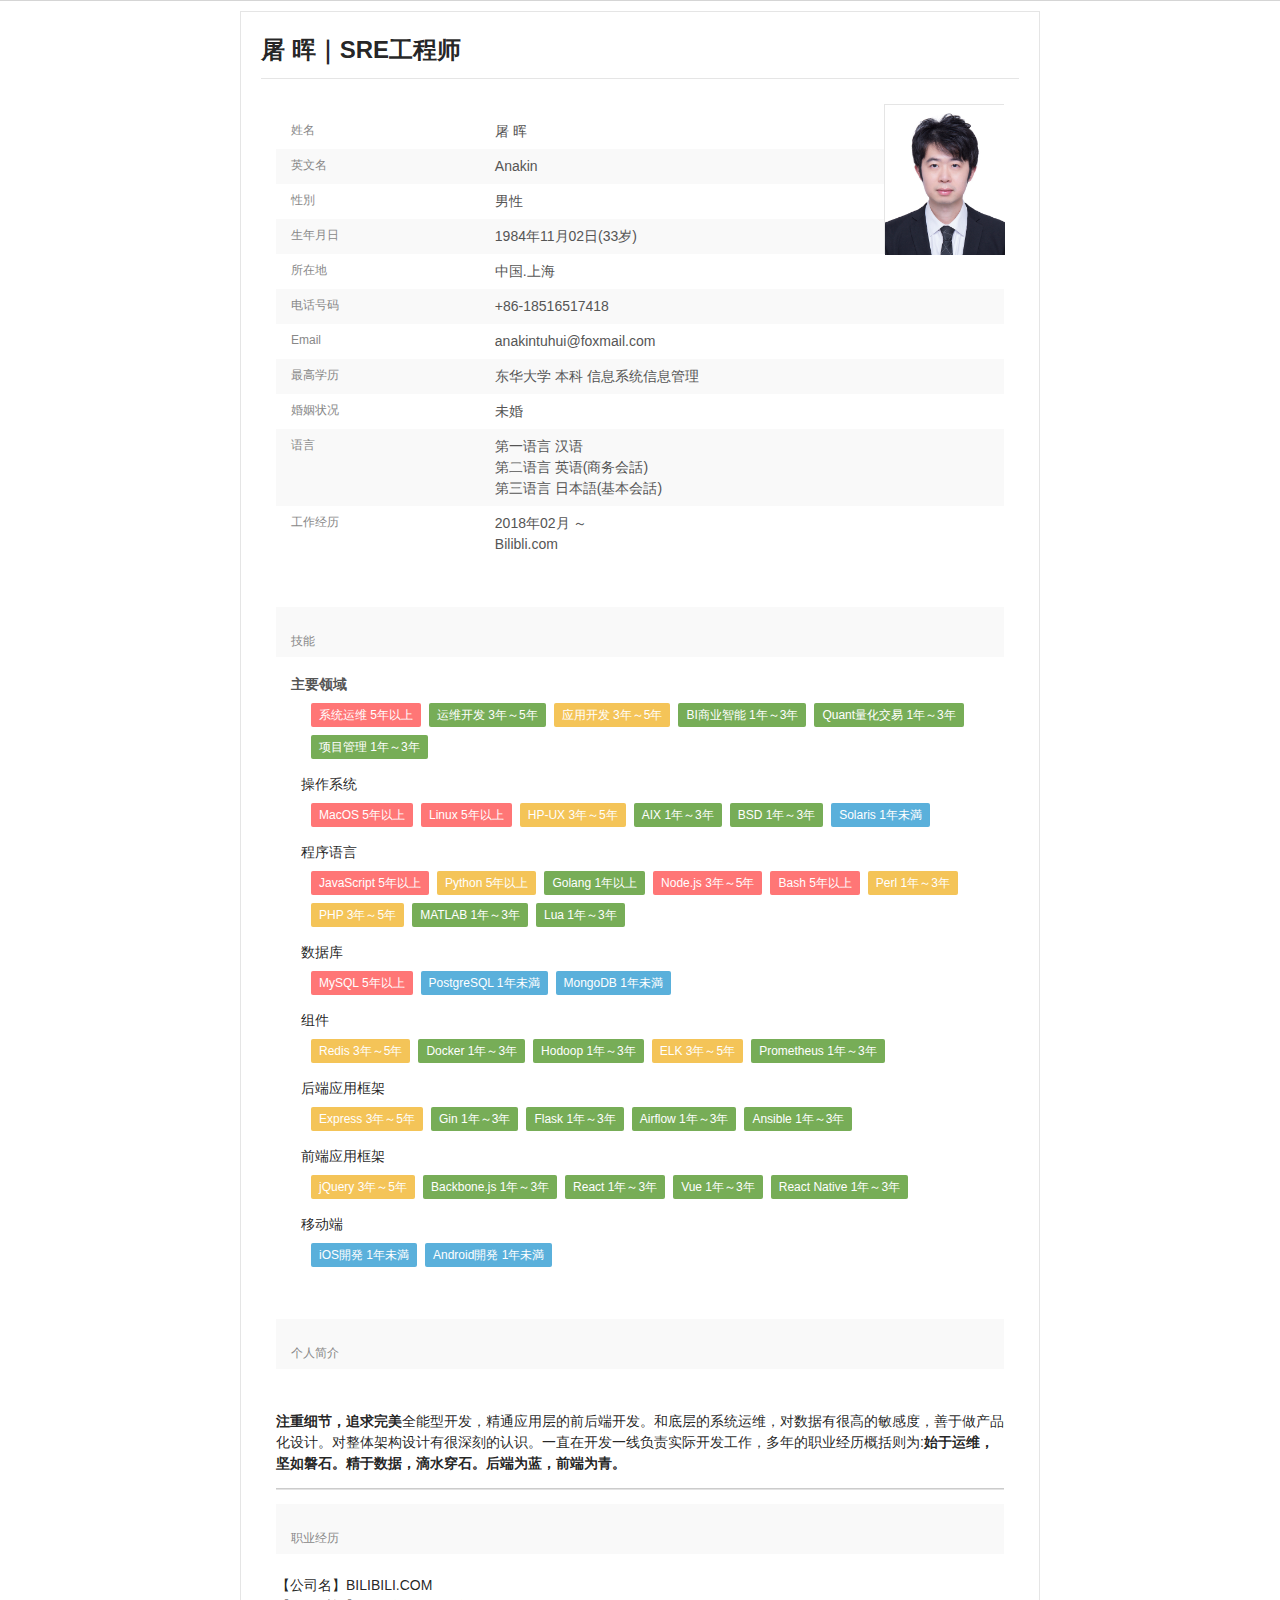
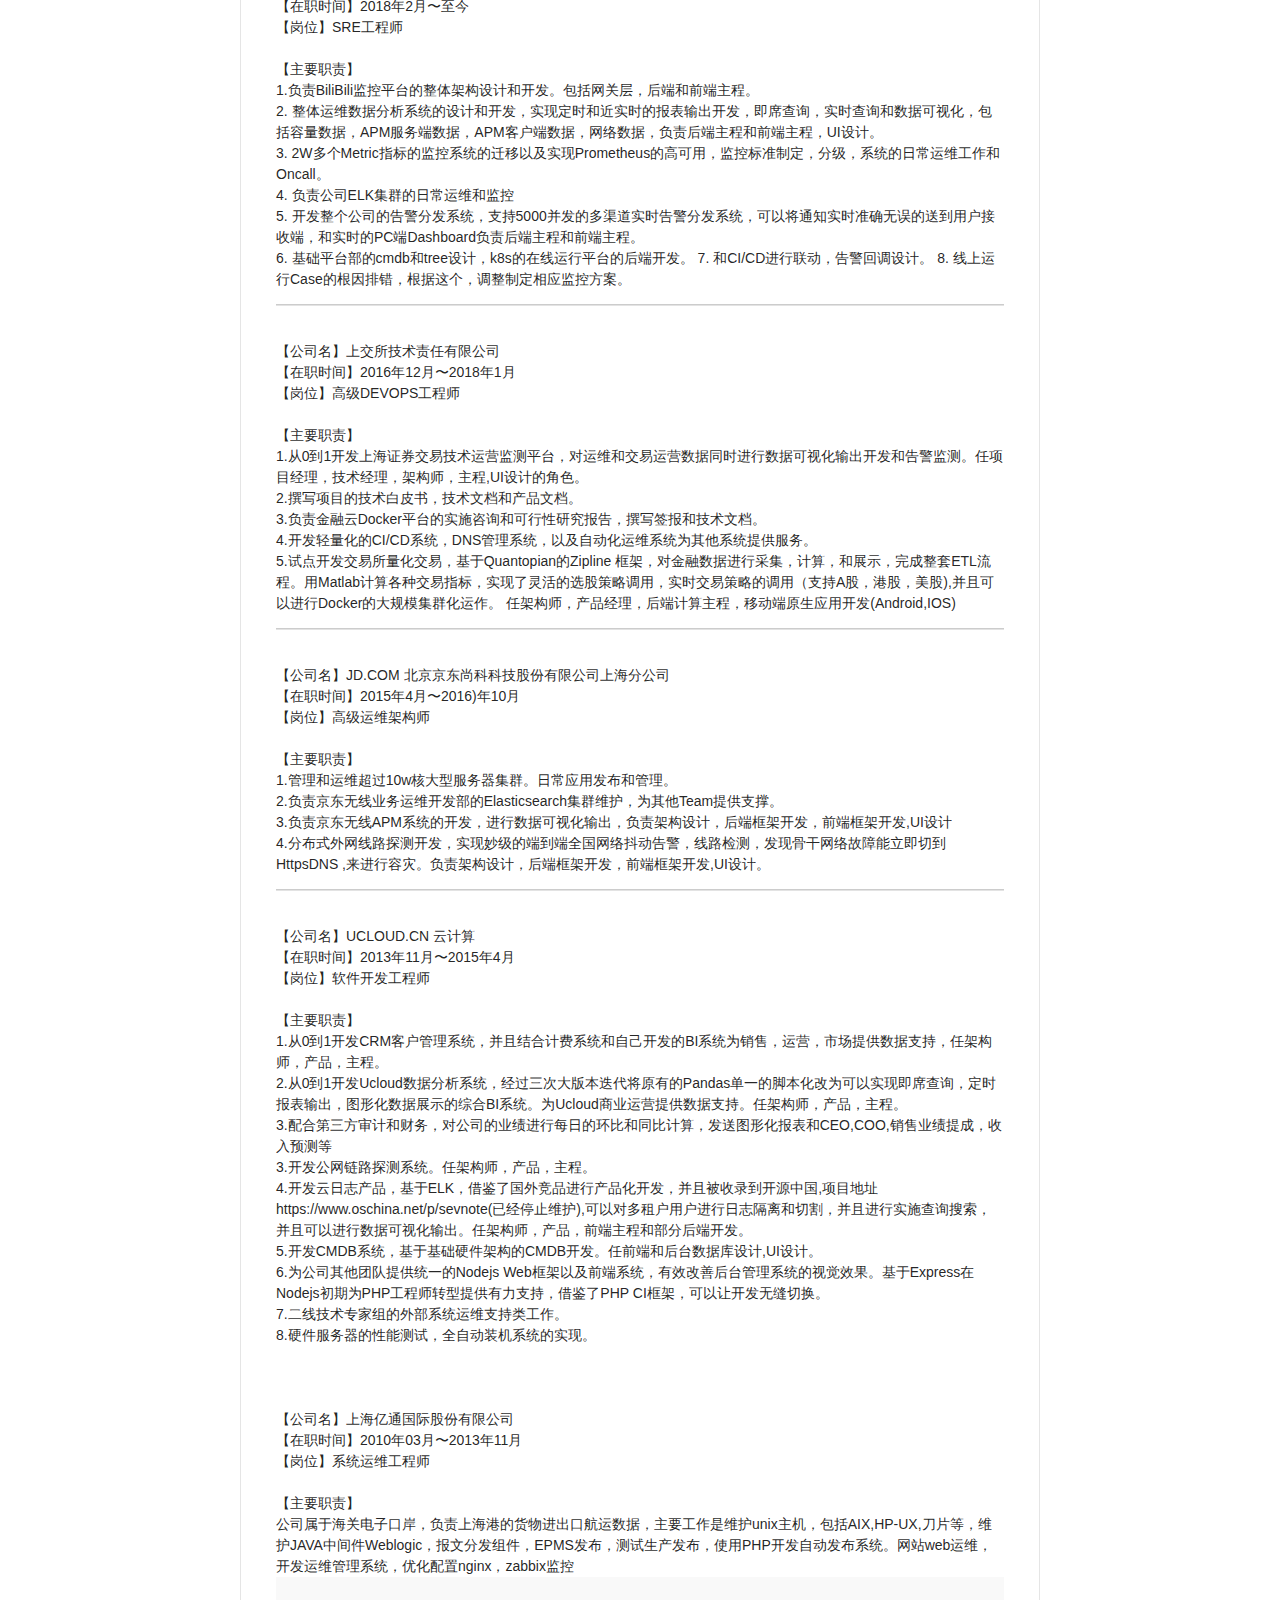
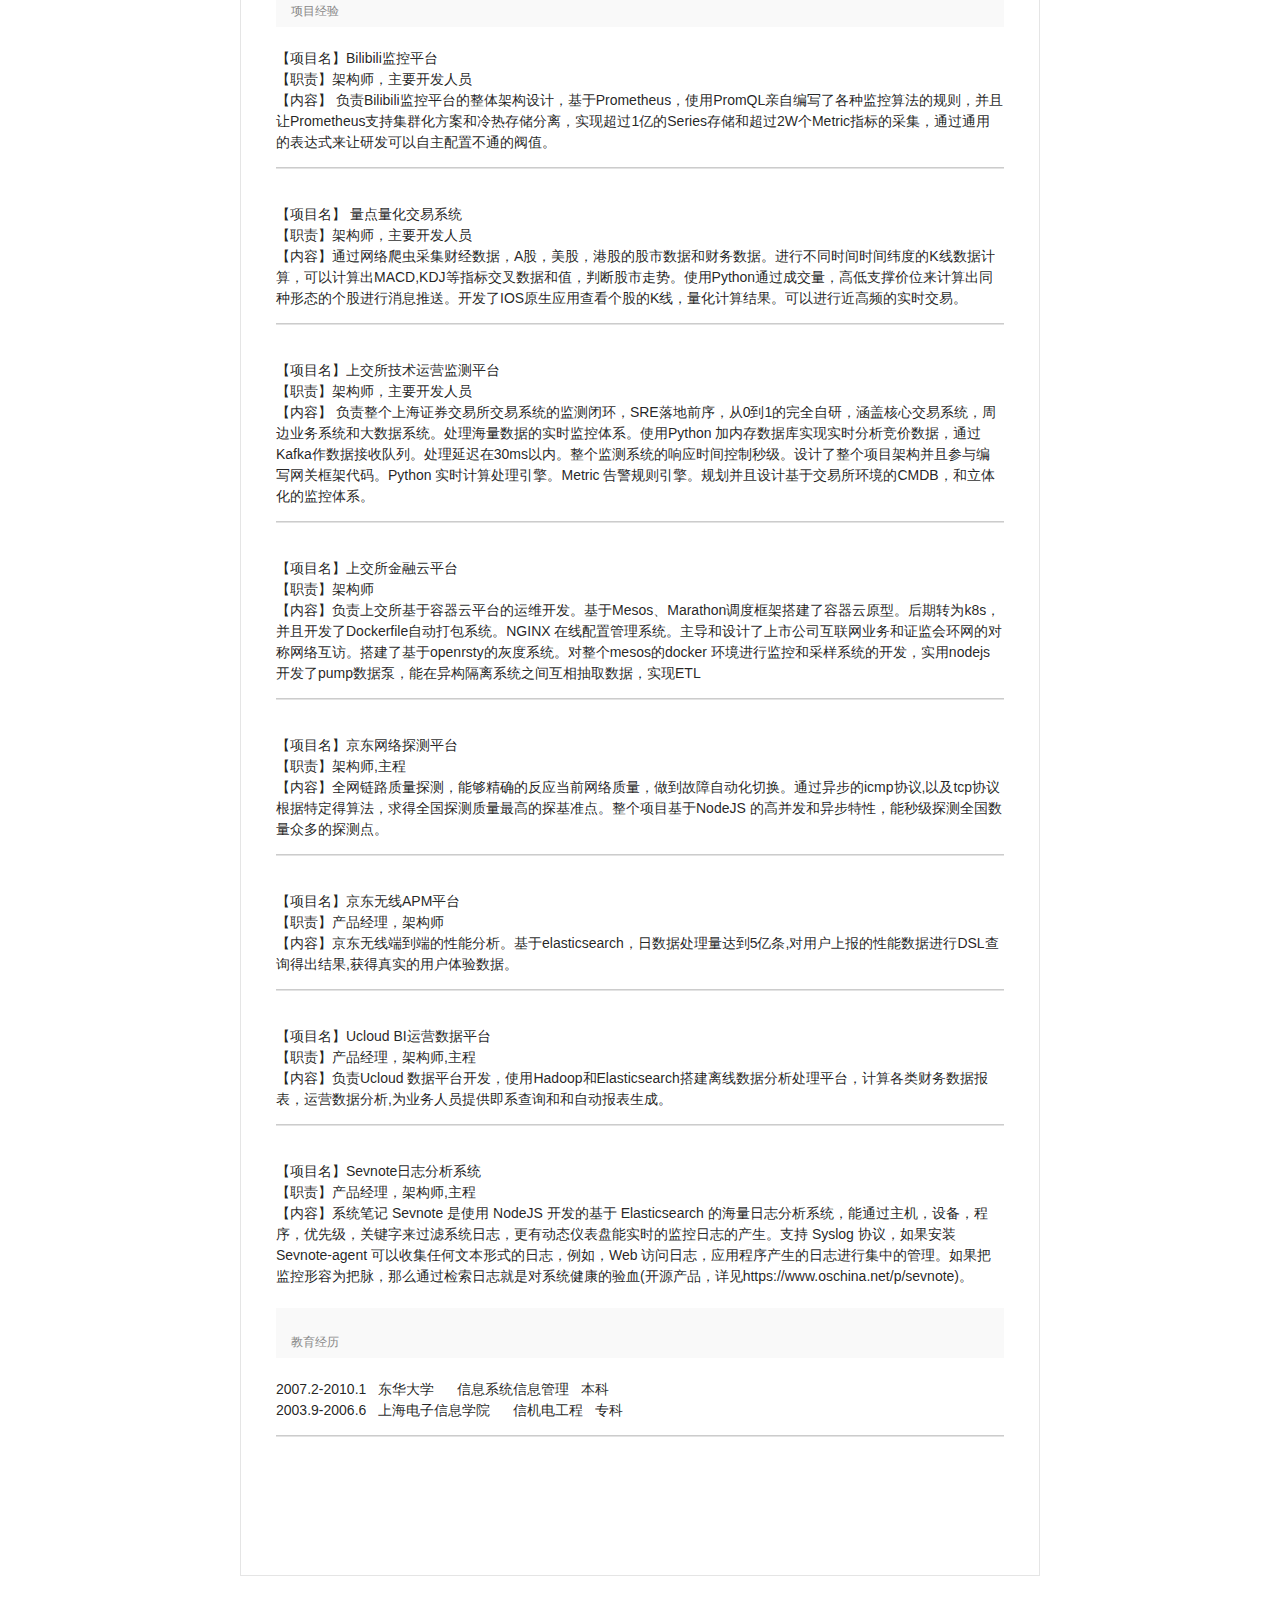
==== index_bi.html @ 7b13412a "Update index_bi.html" ====
<!DOCTYPE html>
<html lang="en">

<head>
    <meta charset="UTF-8">
    <title>屠晖</title>
    <!--
    <link rel="stylesheet" media="screen" href="https://den8lgfpmzfo0.cloudfront.net/assets/mdl/material-design-lite-b6145b529427ccb5bd3e26caffb15544aa4bd8bb0dd09cd7a152daf956a21d7f.css"/>
    <link rel="stylesheet" media="screen" href="https://den8lgfpmzfo0.cloudfront.net/assets/modules/modules-3dd6c2c3a86e7c19e8780e616e94e4c7fe7ba9d5a6badaf2cf8154079d07f5c6.css"/>
    <script src="https://den8lgfpmzfo0.cloudfront.net/assets/material.min-206b3d9968c8790a1d5446c37105bdeb48a64ee9110b2c649ee883ff10c40c01.js"></script>
    <link rel="stylesheet" media="screen" href="https://den8lgfpmzfo0.cloudfront.net/assets/new/green/common-711ff5c7544bc0129c36f4dee89fbf66406189525f615cd0775d2c0e44e892b6.css" />
    <link rel="stylesheet" media="screen" href="https://den8lgfpmzfo0.cloudfront.net/assets/new/green/default-e08b53f29ee2008603f75a13e31522f314d026aff432e15dd80d2efa60d910a6.css"/>
    <link rel="stylesheet" media="screen" href="https://den8lgfpmzfo0.cloudfront.net/assets/footer-1e5b3805109c21f8d526f94008abd646d42ea3ae9aca1cc8a6ca7db3209bc6e3.css"/>
    <link rel="stylesheet" media="screen" href="https://den8lgfpmzfo0.cloudfront.net/assets/new/green/layout-75ea76ca3fbc48e71107be9804916fbcbd7f21c868809433abbd82a3f539c1a5.css"/>
    -->

    <link ref="stylesheet" media="screen" href="./static/css/material-design-lite.css">
    <link ref="stylesheet" media="screen" href="./static/css/modules.css">
    <link ref="stylesheet" media="screen" href="./static/css/material.css">
    <link ref="stylesheet" media="screen" href="./static/css/common.css">
    <link ref="stylesheet" media="screen" href="./static/css/default.css">
    <link rel="stylesheet" media="screen" href="./static/css/footer.css">
    <link rel="stylesheet" media="screen" href="./static/css/layout.css">
    <!--
    <link rel="stylesheet" mddia="screen" href="https://den8lgfpmzfo0.cloudfront.net/assets/user_profile_simple-3f443eb720c14f89496d3ee67aab30ce92c100b2eab3b929ca7018f4a63ce67e.css"/>
    -->
    <link rel="stylesheet" media="screen" href="./static/css/user_profile.css"/>
    <link rel="stylesheet" media="screen" href="./static/css/registrations.css"/>
    <link rel="stylesheet" media="screen" href="./static/css/efo.css"/>
    <link rel="stylesheet" media="screen" href="./static/css/validationEngine.jquery.css"/>
    <link rel="stylesheet" media="print" href="./static/css/print.css" type="text/css" />
    <!--
    <link rel="stylesheet" media="screen" href="https://den8lgfpmzfo0.cloudfront.net/assets/mdl/users/registrations-23aca872e0586b22853d95c26b68ddc7e72502fbeb8c746ed891c0d4c8ee2399.css"/>
    <link rel="stylesheet" media="screen" href="https://den8lgfpmzfo0.cloudfront.net/assets/efo-802e93c0bb8a105981f0b27d5754bb9632644f371002064af51a3adcaa889ee9.css"/>
    <link rel="stylesheet" media="screen" href="https://den8lgfpmzfo0.cloudfront.net/assets/validationEngine.jquery-ac9a53f6bf4ecb1364c947f41186f4cb570709c936db1282b883f3d86ce28480.css"/>
    <script src="https://den8lgfpmzfo0.cloudfront.net/assets/application-a5a37e16200a55b198d32b63a9f5764c264d4d5571c04562c206d6ece55d6606.js"></script>
    <script src="https://den8lgfpmzfo0.cloudfront.net/assets/profile_preview-1522f24203c0328e2262cac8e15f02863bc268cc085d2e7d6a2783325f2c3f52.js"></script>
    <script src="https://den8lgfpmzfo0.cloudfront.net/assets/header-c1f67c973489b803d2bbbee633cb11cbe4c813e0f5da427b02d7cee70f6a96fa.js"></script>
    <script src="https://den8lgfpmzfo0.cloudfront.net/assets/registrations/exp_job_types-3df4239cdd0fa0a245de86e56c50b1a2ddb560fda146f9785ad48e9f9f7c00ad.js"></script>
    <script src="https://den8lgfpmzfo0.cloudfront.net/assets/registrations/hope_areas-2673f7bdca073b594f9e2bf577a89ad2ca81d954c244ec10887c071180fa88b2.js"></script>
    <script src="https://den8lgfpmzfo0.cloudfront.net/assets/registrations/salary_box-52b8f3a4801bac76892eaaa862e4f4fe26291c5567fa5f955363b5d82f9edb63.js"></script>
    <script src="https://den8lgfpmzfo0.cloudfront.net/assets/search_history_box-7f2e321a330e0ea618e125754b742e1164f540adc6244844248d72bc24a03046.js"></script>
    <script src="https://den8lgfpmzfo0.cloudfront.net/assets/user_notifications-d952b63f13394c5fd87f1b239ce4d449dbf297c4632722877a8e06fc91253899.js"></script>
    <meta name="csrf-param" content="authenticity_token" />
    <meta name="csrf-token" content="i0jG2AY06+/BaxLPCRQ8RrxwHXOE/bkWqvgIBBUbVIoJPVldOnt7oTMVhhq5kV9+JnPv40Unf10IkZbRIg/e9g=="/>
    <link href="/assets/favicon.ico" rel="shortcut icon" />
    -->
</head>

<body>
    <div id="wrapper">
        <div id="content">
            <div id="content_cont">
                <div class="user-profile-wrap">
                    <div class="resume-title">屠 晖｜SRE工程师</div>
                    <div class="resume-scroll-area">
                        <div class="resume-photo">
                            <img src="./static/image/tuhui.jpg" width="120px" height="150px" />
                        </div>
                        <div class="resume-detail">
                            <div class="resume-left">
                                <table class="noborder zebra">
                                    <tr>
                                        <th>姓名</th>
                                        <td>屠 晖</td>
                                    </tr>
                                    <tr>
                                        <th>英文名</th>
                                        <td>Anakin</td>
                                    </tr>
                                    <tr>
                                        <th>性別</th>
                                        <td>男性</td>
                                    </tr>
                                    <tr>
                                        <th>生年月日</th>
                                        <td>1984年11月02日(33岁)</td>
                                    </tr>
                                    <tr>
                                        <th>所在地</th>
                                        <td>中国.上海</td>
                                    </tr>
                                    <tr>
                                        <th>电话号码</th>
                                        <td>+86-18516517418</td>
                                    </tr>
                                    <tr>
                                        <th>Email</th>
                                        <td>anakintuhui@foxmail.com</td>
                                    </tr>
                                    <tr>
                                        <th>最高学历</th>
                                        <td>东华大学 本科 信息系统信息管理</td>
                                    </tr>
                                </table>
                            </div>
                            <div class="resume-right">
                                <table class="noborder zebra">
                                    <tr>
                                        <th>婚姻状况</th>
                                        <td>未婚</td>
                                    </tr>
                                    <tr>
                                        <th>语言</th>
                                        <td>第一语言 汉语 
                                            <br>第二语言 英语(商务会話)
                                            <br>第三语言 日本語(基本会話)
                                            <br>
                                        </td>
                                    </tr>
                                    <tr>
                                        <th>工作经历</th>
                                        <td data-highlight="salary-and-exp-company">2018年02月 ～
                                            <br>Bilibli.com</td>
                                    </tr>
                                </table>
                            </div>
                        </div>
                        <div class="resume-detail">
                            <h2><br>技能</br></h2>
                            <p class="skill">
                                <span class="high">主要领域</span>
                                    <span class="low">
                                    <span class="above-5y">系统运维 5年以上</span>
                                    <span class="between-1y-3y">运维开发 3年～5年</span>
                                    <span class="between-3y-5y">应用开发 3年～5年</span>
                                    <span class="between-1y-3y">BI商业智能 1年～3年</span>
                                    <span class="between-1y-3y">Quant量化交易 1年～3年</span>
                                </span>
                                <span class="low">
                                    <span class="between-1y-3y">项目管理 1年～3年</span>
                                </span>
                                <span class="middle">操作系统</span>
                                <span class="low">
                                    <span class="above-5y">MacOS 5年以上</span>
                                    <span class="above-5y">Linux 5年以上</span>
                                    <span class="between-3y-5y">HP-UX 3年～5年</span>
                                    <span class="between-1y-3y">AIX 1年～3年</span>
                                    <span class="between-1y-3y">BSD 1年～3年</span>
                                    <span class="below-1y">Solaris 1年未満</span>
                                </span>
                                <span class="middle">程序语言</span>
                                <span class="low">
                                    <span class="above-5y">JavaScript 5年以上</span>
                                    <span class="between-3y-5y">Python 5年以上</span>
                                    <span class="between-1y-3y">Golang 1年以上</span>
                                    <span class="above-5y">Node.js 3年～5年</span>
                                    <span class="above-5y">Bash 5年以上</span>
                                    <span class="between-3y-5y">Perl 1年～3年</span>
                                    <span class="between-3y-5y">PHP 3年～5年</span>
                                    <span class="between-1y-3y">MATLAB 1年～3年</span>
                                    <span class="between-1y-3y">Lua 1年～3年</span>
                                </span>
                                <span class="middle">数据库</span>
                                <span class="low">
                                    <span class="above-5y">MySQL 5年以上</span>
                                    <span class="below-1y">PostgreSQL 1年未満</span>
                                    <span class="below-1y">MongoDB 1年未満</span>
                                </span>
                                <span class="middle">组件</span>
                                <span class="low">
                                    <span class="between-3y-5y">Redis 3年～5年</span>
                                    <span class="between-1y-3y">Docker 1年～3年</span>
                                    <span class="between-1y-3y">Hodoop 1年～3年</span>
                                    <span class="between-3y-5y">ELK 3年～5年</span>
                                    <span class="between-1y-3y">Prometheus 1年～3年</span>
                                </span>
                                <span class="middle">后端应用框架</span>
                                <span class="low">
                                    <span class="between-3y-5y">Express 3年～5年</span>
                                    <span class="between-1y-3y">Gin 1年～3年</span>
                                    <span class="between-1y-3y">Flask 1年～3年</span>
                                    <span class="between-1y-3y">Airflow 1年～3年</span>
                                    <span class="between-1y-3y">Ansible 1年～3年</span>
                                </span>
                                <span class="middle">前端应用框架</span>
                                <span class="low">
                                    <span class="between-3y-5y">jQuery 3年～5年</span>
                                    <span class="between-1y-3y">Backbone.js 1年～3年</span>
                                    <span class="between-1y-3y">React 1年～3年</span>
                                    <span class="between-1y-3y">Vue 1年～3年</span>
                                    <span class="between-1y-3y">React Native 1年～3年</span>
                                </span>
                                <span class="middle">移动端</span>
                                <span class="low">
                                    <span class="below-1y">iOS開発 1年未満</span>
                                    <span class="below-1y">Android開発 1年未満</span>
                                </span>
                            </p>
                        </div>
                        <div class="resume-detail" id="anchor-resume-detail">
                            <h2><br>个人简介<br></h2>
                                <br><br>
                                <b>注重细节，追求完美</b>全能型开发，精通应用层的前后端开发。和底层的系统运维，对数据有很高的敏感度，善于做产品化设计。对整体架构设计有很深刻的认识。一直在开发一线负责实际开发工作，多年的职业经历概括则为:<b>始于运维，坚如磐石。精于数据，滴水穿石。后端为蓝，前端为青。</b><br>
                                <hr>
                                <h2><br>职业经历</br></h2>
                                <br>【公司名】BILIBILI.COM
                                <br>【在职时间】2018年2月〜至今
                                <br>【岗位】SRE工程师
                                <br><br>【主要职责】<br>
                                1.负责BiliBili监控平台的整体架构设计和开发。包括网关层，后端和前端主程。<br>
                                2. 整体运维数据分析系统的设计和开发，实现定时和近实时的报表输出开发，即席查询，实时查询和数据可视化，包括容量数据，APM服务端数据，APM客户端数据，网络数据，负责后端主程和前端主程，UI设计。<br>
                                3. 2W多个Metric指标的监控系统的迁移以及实现Prometheus的高可用，监控标准制定，分级，系统的日常运维工作和Oncall。 <br>
                                4. 负责公司ELK集群的日常运维和监控 <br>
                                5. 开发整个公司的告警分发系统，支持5000并发的多渠道实时告警分发系统，可以将通知实时准确无误的送到用户接收端，和实时的PC端Dashboard负责后端主程和前端主程。<br>
                                6. 基础平台部的cmdb和tree设计，k8s的在线运行平台的后端开发。
                                7. 和CI/CD进行联动，告警回调设计。
                                8. 线上运行Case的根因排错，根据这个，调整制定相应监控方案。
                                <br>
                                <hr>
                                <br>【公司名】上交所技术责任有限公司
                                <br>【在职时间】2016年12月〜2018年1月
                                <br>【岗位】高级DEVOPS工程师
                                <br><br>【主要职责】<br>
                                1.从0到1开发上海证券交易技术运营监测平台，对运维和交易运营数据同时进行数据可视化输出开发和告警监测。任项目经理，技术经理，架构师，主程,UI设计的角色。<br>
                                2.撰写项目的技术白皮书，技术文档和产品文档。<br>
                                3.负责金融云Docker平台的实施咨询和可行性研究报告，撰写签报和技术文档。<br>
                                4.开发轻量化的CI/CD系统，DNS管理系统，以及自动化运维系统为其他系统提供服务。<br>
                                5.试点开发交易所量化交易，基于Quantopian的Zipline 框架，对金融数据进行采集，计算，和展示，完成整套ETL流程。用Matlab计算各种交易指标，实现了灵活的选股策略调用，实时交易策略的调用（支持A股，港股，美股),并且可以进行Docker的大规模集群化运作。 任架构师，产品经理，后端计算主程，移动端原生应用开发(Android,IOS)
                                <br>
                                <hr>
                                <br>【公司名】JD.COM 北京京东尚科科技股份有限公司上海分公司
                                <br>【在职时间】2015年4月〜2016)年10月
                                <br>【岗位】高级运维架构师
                                <br><br>【主要职责】<br>
                                1.管理和运维超过10w核大型服务器集群。日常应用发布和管理。<br>
                                2.负责京东无线业务运维开发部的Elasticsearch集群维护，为其他Team提供支撑。<br>
                                3.负责京东无线APM系统的开发，进行数据可视化输出，负责架构设计，后端框架开发，前端框架开发,UI设计<br>
                                4.分布式外网线路探测开发，实现妙级的端到端全国网络抖动告警，线路检测，发现骨干网络故障能立即切到HttpsDNS ,来进行容灾。负责架构设计，后端框架开发，前端框架开发,UI设计。
                                <br>
                                <hr>
                                <br>【公司名】UCLOUD.CN 云计算 
                                <br>【在职时间】2013年11月〜2015年4月
                                <br>【岗位】软件开发工程师
                                <br><br>【主要职责】<br>
                                1.从0到1开发CRM客户管理系统，并且结合计费系统和自己开发的BI系统为销售，运营，市场提供数据支持，任架构师，产品，主程。 <br>
                                2.从0到1开发Ucloud数据分析系统，经过三次大版本迭代将原有的Pandas单一的脚本化改为可以实现即席查询，定时报表输出，图形化数据展示的综合BI系统。为Ucloud商业运营提供数据支持。任架构师，产品，主程。 <br>
                                3.配合第三方审计和财务，对公司的业绩进行每日的环比和同比计算，发送图形化报表和CEO,COO,销售业绩提成，收入预测等 <br>
                                3.开发公网链路探测系统。任架构师，产品，主程。 <br>
                                4.开发云日志产品，基于ELK，借鉴了国外竞品进行产品化开发，并且被收录到开源中国,项目地址https://www.oschina.net/p/sevnote(已经停止维护),可以对多租户用户进行日志隔离和切割，并且进行实施查询搜索，并且可以进行数据可视化输出。任架构师，产品，前端主程和部分后端开发。 <br>
                                5.开发CMDB系统，基于基础硬件架构的CMDB开发。任前端和后台数据库设计,UI设计。 <br>
                                6.为公司其他团队提供统一的Nodejs Web框架以及前端系统，有效改善后台管理系统的视觉效果。基于Express在Nodejs初期为PHP工程师转型提供有力支持，借鉴了PHP CI框架，可以让开发无缝切换。 <br>
                                7.二线技术专家组的外部系统运维支持类工作。 <br>
                                8.硬件服务器的性能测试，全自动装机系统的实现。 <br>
                                <br>
                                <br>
                                <br>【公司名】上海亿通国际股份有限公司
                                <br>【在职时间】2010年03月〜2013年11月
                                <br>【岗位】系统运维工程师
                                <br><br>【主要职责】<br>
                                公司属于海关电子口岸，负责上海港的货物进出口航运数据，主要工作是维护unix主机，包括AIX,HP-UX,刀片等，维护JAVA中间件Weblogic，报文分发组件，EPMS发布，测试生产发布，使用PHP开发自动发布系统。网站web运维，开发运维管理系统，优化配置nginx，zabbix监控
                                <br>
                                <h2><br>项目经验</br></h2>
                                <br> 【项目名】Bilibili监控平台
                                <br> 【职责】架构师，主要开发人员
                                <br> 【内容】 负责Bilibili监控平台的整体架构设计，基于Prometheus，使用PromQL亲自编写了各种监控算法的规则，并且让Prometheus支持集群化方案和冷热存储分离，实现超过1亿的Series存储和超过2W个Metric指标的采集，通过通用的表达式来让研发可以自主配置不通的阀值。
                                <br>
                                <hr>
                                <br> 【项目名】 量点量化交易系统
                                <br> 【职责】架构师，主要开发人员
                                <br> 【内容】通过网络爬虫采集财经数据，A股，美股，港股的股市数据和财务数据。进行不同时间时间纬度的K线数据计算，可以计算出MACD,KDJ等指标交叉数据和值，判断股市走势。使用Python通过成交量，高低支撑价位来计算出同种形态的个股进行消息推送。开发了IOS原生应用查看个股的K线，量化计算结果。可以进行近高频的实时交易。
                                <hr>
                                <br> 【项目名】上交所技术运营监测平台
                                <br> 【职责】架构师，主要开发人员 
                                <br> 【内容】 负责整个上海证券交易所交易系统的监测闭环，SRE落地前序，从0到1的完全自研，涵盖核心交易系统，周边业务系统和大数据系统。处理海量数据的实时监控体系。使用Python 加内存数据库实现实时分析竞价数据，通过Kafka作数据接收队列。处理延迟在30ms以内。整个监测系统的响应时间控制秒级。设计了整个项目架构并且参与编写网关框架代码。Python 实时计算处理引擎。Metric 告警规则引擎。规划并且设计基于交易所环境的CMDB，和立体化的监控体系。
                                <br>
                                <hr>
                                <br> 【项目名】上交所金融云平台
                                <br> 【职责】架构师
                                <br> 【内容】负责上交所基于容器云平台的运维开发。基于Mesos、Marathon调度框架搭建了容器云原型。后期转为k8s，并且开发了Dockerfile自动打包系统。NGINX 在线配置管理系统。主导和设计了上市公司互联网业务和证监会环网的对称网络互访。搭建了基于openrsty的灰度系统。对整个mesos的docker 环境进行监控和采样系统的开发，实用nodejs 开发了pump数据泵，能在异构隔离系统之间互相抽取数据，实现ETL
                                <br>
                                <hr>
                                <br> 【项目名】京东网络探测平台
                                <br> 【职责】架构师,主程
                                <br> 【内容】全网链路质量探测，能够精确的反应当前网络质量，做到故障自动化切换。通过异步的icmp协议,以及tcp协议根据特定得算法，求得全国探测质量最高的探基准点。整个项目基于NodeJS 的高并发和异步特性，能秒级探测全国数量众多的探测点。
                                <br>
                                <hr>
                                <br> 【项目名】京东无线APM平台
                                <br> 【职责】产品经理，架构师
                                <br> 【内容】京东无线端到端的性能分析。基于elasticsearch，日数据处理量达到5亿条,对用户上报的性能数据进行DSL查询得出结果,获得真实的用户体验数据。
                                <br>
                                <hr>
                                <br> 【项目名】Ucloud BI运营数据平台
                                <br> 【职责】产品经理，架构师,主程
                                <br> 【内容】负责Ucloud 数据平台开发，使用Hadoop和Elasticsearch搭建离线数据分析处理平台，计算各类财务数据报表，运营数据分析,为业务人员提供即系查询和和自动报表生成。
                                <br>
                                <hr>
                                <br> 【项目名】Sevnote日志分析系统
                                <br> 【职责】产品经理，架构师,主程
                                <br> 【内容】系统笔记 Sevnote 是使用 NodeJS 开发的基于 Elasticsearch 的海量日志分析系统，能通过主机，设备，程序，优先级，关键字来过滤系统日志，更有动态仪表盘能实时的监控日志的产生。支持 Syslog 协议，如果安装Sevnote-agent 可以收集任何文本形式的日志，例如，Web 访问日志，应用程序产生的日志进行集中的管理。如果把监控形容为把脉，那么通过检索日志就是对系统健康的验血(开源产品，详见https://www.oschina.net/p/sevnote)。
                                <br>
                                <br>
                                <h2><br>教育经历</br></h2>
                                <br>2007.2-2010.1&nbsp;&nbsp;&nbsp;东华大学&nbsp;&nbsp;&nbsp;&nbsp;&nbsp;&nbsp;信息系统信息管理&nbsp;&nbsp;&nbsp;本科
                                <br>2003.9-2006.6&nbsp;&nbsp;&nbsp;上海电子信息学院&nbsp;&nbsp;&nbsp;&nbsp;&nbsp;&nbsp;信机电工程&nbsp;&nbsp;&nbsp;专科
                                <br>
                                <hr>
                            </p>
                        </div>
                    </div>
                </div>
            </div>
        </div>
    </div>
</body>

</html>
---- static/css/material-design-lite.css ----
﻿html{color:rgba(0,0,0,0.87);font-size:1em;line-height:1.4}::selection{background:#b3d4fc;text-shadow:none}hr{display:block;height:1px;border:0;border-top:1px solid #ccc;margin:1em 0;padding:0}audio,canvas,iframe,img,svg,video{vertical-align:middle}fieldset{border:0;margin:0;padding:0}textarea{resize:vertical}.browserupgrade{margin:0.2em 0;background:#ccc;color:#000;padding:0.2em 0}.hidden{display:none !important}.visuallyhidden{border:0;clip:rect(0 0 0 0);height:1px;margin:-1px;overflow:hidden;padding:0;position:absolute;width:1px}.visuallyhidden.focusable:active,.visuallyhidden.focusable:focus{clip:auto;height:auto;margin:0;overflow:visible;position:static;width:auto}.invisible{visibility:hidden}.clearfix:before,.clearfix:after{content:" ";display:table}.clearfix:after{clear:both}@media print{*,*:before,*:after,*:first-letter,*:first-line{background:transparent !important;color:#000 !important;box-shadow:none !important;text-shadow:none !important}a,a:visited{text-decoration:underline}a[href]:after{content:" (" attr(href) ")"}abbr[title]:after{content:" (" attr(title) ")"}a[href^="#"]:after,a[href^="javascript:"]:after{content:""}pre,blockquote{border:1px solid #999;page-break-inside:avoid}thead{display:table-header-group}tr,img{page-break-inside:avoid}img{max-width:100% !important}p,h2,h3{orphans:3;widows:3}h2,h3{page-break-after:avoid}}a,.mdl-accordion,.mdl-button,.mdl-card,.mdl-checkbox,.mdl-dropdown-menu,.mdl-icon-toggle,.mdl-item,.mdl-radio,.mdl-slider,.mdl-switch,.mdl-tabs__tab{-webkit-tap-highlight-color:transparent;-webkit-tap-highlight-color:rgba(255,255,255,0)}html{width:100%;height:100%;-ms-touch-action:manipulation;touch-action:manipulation}body{width:100%;min-height:100%;margin:0}main{display:block}*[hidden]{display:none !important}html,body{font-family:"Helvetica","Arial",sans-serif}.mdl-typography--display-4{font-family:"Roboto","Helvetica","Arial",sans-serif;font-size:112px;font-weight:300;line-height:1;letter-spacing:-0.04em}.mdl-typography--display-4-color-contrast{font-family:"Roboto","Helvetica","Arial",sans-serif;font-size:112px;font-weight:300;line-height:1;letter-spacing:-0.04em;opacity:0.54}.mdl-typography--display-3{font-family:"Roboto","Helvetica","Arial",sans-serif;font-size:56px;font-weight:400;line-height:1.35;letter-spacing:-0.02em}.mdl-typography--display-3-color-contrast{font-family:"Roboto","Helvetica","Arial",sans-serif;font-size:56px;font-weight:400;line-height:1.35;letter-spacing:-0.02em;opacity:0.54}.mdl-typography--display-2{font-family:"Roboto","Helvetica","Arial",sans-serif;font-size:45px;font-weight:400;line-height:48px}.mdl-typography--display-2-color-contrast{font-family:"Roboto","Helvetica","Arial",sans-serif;font-size:45px;font-weight:400;line-height:48px;opacity:0.54}.mdl-typography--display-1{font-family:"Roboto","Helvetica","Arial",sans-serif;font-size:34px;font-weight:400;line-height:40px}.mdl-typography--display-1-color-contrast{font-family:"Roboto","Helvetica","Arial",sans-serif;font-size:34px;font-weight:400;line-height:40px;opacity:0.54}.mdl-typography--headline{font-family:"Roboto","Helvetica","Arial",sans-serif;font-size:24px;font-weight:400;line-height:32px;-moz-osx-font-smoothing:grayscale}.mdl-typography--headline-color-contrast{font-family:"Roboto","Helvetica","Arial",sans-serif;font-size:24px;font-weight:400;line-height:32px;-moz-osx-font-smoothing:grayscale;opacity:0.87}.mdl-typography--title{font-family:"Roboto","Helvetica","Arial",sans-serif;font-size:20px;font-weight:500;line-height:1;letter-spacing:0.02em}.mdl-typography--title-color-contrast{font-family:"Roboto","Helvetica","Arial",sans-serif;font-size:20px;font-weight:500;line-height:1;letter-spacing:0.02em;opacity:0.87}.mdl-typography--subhead{font-family:"Roboto","Helvetica","Arial",sans-serif;font-size:16px;font-weight:400;line-height:24px;letter-spacing:0.04em}.mdl-typography--subhead-color-contrast{font-family:"Roboto","Helvetica","Arial",sans-serif;font-size:16px;font-weight:400;line-height:24px;letter-spacing:0.04em;opacity:0.87}.mdl-typography--body-2{font-size:14px;font-weight:bold;line-height:24px;letter-spacing:0}.mdl-typography--body-2-color-contrast{font-size:14px;font-weight:bold;line-height:24px;letter-spacing:0;opacity:0.87}.mdl-typography--body-1{font-size:14px;font-weight:400;line-height:24px;letter-spacing:0}.mdl-typography--body-1-color-contrast{font-size:14px;font-weight:400;line-height:24px;letter-spacing:0;opacity:0.87}.mdl-typography--body-2-force-preferred-font{font-family:"Roboto","Helvetica","Arial",sans-serif;font-size:14px;font-weight:500;line-height:24px;letter-spacing:0}.mdl-typography--body-2-force-preferred-font-color-contrast{font-family:"Roboto","Helvetica","Arial",sans-serif;font-size:14px;font-weight:500;line-height:24px;letter-spacing:0;opacity:0.87}.mdl-typography--body-1-force-preferred-font{font-family:"Roboto","Helvetica","Arial",sans-serif;font-size:14px;font-weight:400;line-height:24px;letter-spacing:0}.mdl-typography--body-1-force-preferred-font-color-contrast{font-family:"Roboto","Helvetica","Arial",sans-serif;font-size:14px;font-weight:400;line-height:24px;letter-spacing:0;opacity:0.87}.mdl-typography--caption{font-size:12px;font-weight:400;line-height:1;letter-spacing:0}.mdl-typography--caption-force-preferred-font{font-family:"Roboto","Helvetica","Arial",sans-serif;font-size:12px;font-weight:400;line-height:1;letter-spacing:0}.mdl-typography--caption-color-contrast{font-size:12px;font-weight:400;line-height:1;letter-spacing:0;opacity:0.54}.mdl-typography--caption-force-preferred-font-color-contrast{font-family:"Roboto","Helvetica","Arial",sans-serif;font-size:12px;font-weight:400;line-height:1;letter-spacing:0;opacity:0.54}.mdl-typography--menu{font-family:"Roboto","Helvetica","Arial",sans-serif;font-size:14px;font-weight:500;line-height:1;letter-spacing:0}.mdl-typography--menu-color-contrast{font-family:"Roboto","Helvetica","Arial",sans-serif;font-size:14px;font-weight:500;line-height:1;letter-spacing:0;opacity:0.87}.mdl-typography--button{font-family:"Roboto","Helvetica","Arial",sans-serif;font-size:14px;font-weight:500;text-transform:uppercase;line-height:1;letter-spacing:0}.mdl-typography--button-color-contrast{font-family:"Roboto","Helvetica","Arial",sans-serif;font-size:14px;font-weight:500;text-transform:uppercase;line-height:1;letter-spacing:0;opacity:0.87}.mdl-typography--text-left{text-align:left}.mdl-typography--text-right{text-align:right}.mdl-typography--text-center{text-align:center}.mdl-typography--text-justify{text-align:justify}.mdl-typography--text-nowrap{white-space:nowrap}.mdl-typography--text-lowercase{text-transform:lowercase}.mdl-typography--text-uppercase{text-transform:uppercase}.mdl-typography--text-capitalize{text-transform:capitalize}.mdl-typography--font-thin{font-weight:200 !important}.mdl-typography--font-light{font-weight:300 !important}.mdl-typography--font-regular{font-weight:400 !important}.mdl-typography--font-medium{font-weight:500 !important}.mdl-typography--font-bold{font-weight:700 !important}.mdl-typography--font-black{font-weight:900 !important}.material-icons{font-family:'Material Icons';font-weight:normal;font-style:normal;font-size:24px;line-height:1;letter-spacing:normal;text-transform:none;display:inline-block;word-wrap:normal;font-feature-settings:'liga';-webkit-font-feature-settings:'liga';-webkit-font-smoothing:antialiased}.mdl-animation--default{transition-timing-function:cubic-bezier(0.4, 0, 0.2, 1)}.mdl-animation--fast-out-slow-in{transition-timing-function:cubic-bezier(0.4, 0, 0.2, 1)}.mdl-animation--linear-out-slow-in{transition-timing-function:cubic-bezier(0, 0, 0.2, 1)}.mdl-animation--fast-out-linear-in{transition-timing-function:cubic-bezier(0.4, 0, 1, 1)}.mdl-badge{position:relative;white-space:nowrap;margin-right:24px}.mdl-badge:not([data-badge]){margin-right:auto}.mdl-badge[data-badge]:after{content:attr(data-badge);display:flex;flex-direction:row;flex-wrap:wrap;justify-content:center;align-content:center;align-items:center;position:absolute;top:-11px;right:-24px;font-family:"Roboto","Helvetica","Arial",sans-serif;font-weight:600;font-size:12px;width:22px;height:22px;border-radius:50%;background:#008efe;color:#fff}.mdl-button .mdl-badge[data-badge]:after{top:-10px;right:-5px}.mdl-badge.mdl-badge--no-background[data-badge]:after{color:#008efe;background:rgba(255,255,255,0.2);box-shadow:0 0 1px gray}.mdl-badge.mdl-badge--overlap{margin-right:10px}.mdl-badge.mdl-badge--overlap:after{right:-10px}.mdl-button.mdl-button--raised{box-shadow:0 2px 0 0 rgba(0,0,0,0.14),0 1px 2px 0 rgba(0,0,0,0.2)}.mdl-button.mdl-button--red{background:#ff4d4c;color:#fff}.mdl-button.mdl-button--red:hover{background-color:#ff2b25}.mdl-button.mdl-button--red .mdl-ripple{background:#fff}.mdl-button.mdl-button--blue{background:#43acff;color:#fff}.mdl-button.mdl-button--blue:hover{background-color:#33a4fe}.mdl-button.mdl-button--blue .mdl-ripple{background:#fff}.mdl-button.mdl-button--blue-border{background:#fff;border:1px solid #43acff;color:#43acff}.mdl-button.mdl-button--blue-border:hover{background-color:#f8f8f8;border-color:#008efe;color:#008efe}.mdl-button.mdl-button--blue-border .mdl-ripple{background:#fff}.mdl-button.mdl-button--green{background:#4ed24f;color:#fff}.mdl-button.mdl-button--green:hover{background-color:#39ce16}.mdl-button.mdl-button--green .mdl-ripple{background:#fff}.mdl-button.mdl-button--orange{background:#fdaa37;color:#fff}.mdl-button.mdl-button--orange:hover{background-color:#ff9a10}.mdl-button.mdl-button--orange .mdl-ripple{background:#fff}.mdl-button.mdl-button--grey{background:#ececec;color:#484848}.mdl-button.mdl-button--grey:hover{background-color:#d8d8d8}.mdl-button.mdl-button--grey .mdl-ripple{background:#fff}.mdl-button.mdl-button--black{background:#484848;color:#fff}.mdl-button.mdl-button--black:hover{background-color:#656565}.mdl-button[disabled],.mdl-button.mdl-button--disabled{background-color:rgba(0,0,0,0.12) !important;color:rgba(0,0,0,0.26) !important;box-shadow:none !important}.mdl-button.mdl-button--icon.mdl-button--very-small-icon{height:18px;min-width:18px;width:18px}.mdl-button.mdl-button--icon.mdl-button--very-small-icon .material-icons{font-size:16px;left:9px;top:9px}.mdl-button.mdl-button--icon[disabled],.mdl-button.mdl-button--icon.mdl-button--disabled{background-color:transparent !important}.mdl-button.mdl-button--icon.mdl-button--scout i.material-icons{color:#868686}.mdl-button.mdl-button--icon.mdl-button--scout:hover{background-color:#ffae3f}.mdl-button.mdl-button--icon.mdl-button--scout:hover i.material-icons{color:white}.mdl-button.mdl-button--icon.mdl-button--favorite i.material-icons{color:#868686}.mdl-button.mdl-button--icon.mdl-button--favorite:hover{background-color:#33a4fe}.mdl-button.mdl-button--icon.mdl-button--favorite:hover i.material-icons{color:white}.mdl-button.mdl-button--icon.mdl-button--aitai i.material-icons{color:#868686}.mdl-button.mdl-button--icon.mdl-button--aitai:hover{background-color:#ff827b}.mdl-button.mdl-button--icon.mdl-button--aitai:hover i.material-icons{color:white}.mdl-button.mdl-button--like-selectbox{box-shadow:none;background:#fff;border:1px solid #d8d8d8;color:#484848;height:36px;line-height:36px;padding:0 11px 0 16px}.mdl-button.mdl-button--like-selectbox .material-icons{font-size:20px;margin-left:16px;vertical-align:-4px}.mdl-button.mdl-button--like-selectbox.mdl-button--like-selectbox-mini{font-size:12px;height:30px;line-height:30px;min-width:112px;position:relative;text-align:left}.mdl-button.mdl-button--like-selectbox.mdl-button--like-selectbox-mini .material-icons{font-size:18px;vertical-align:-4px;position:absolute;right:8px;top:6px}.mdl-button.mdl-button--like-selectbox:hover{background-color:#f8f8f8;color:#313131}.mdl-button.mdl-button--like-selectbox.is-opening{background-color:#f8f8f8}.mdl-button.mdl-button--like-selectbox.is-opening .arrow-icons{-webkit-transform:rotate(180deg);-moz-transform:rotate(180deg);-ms-transform:rotate(180deg);-o-transform:rotate(180deg);transform:rotate(180deg)}.mdl-button.is-small{font-size:12px;height:32px;line-height:32px}.mdl-button.mdl-button--close-icon{position:absolute;right:8px;top:8px}.mdl-button.mdl-button--close-icon .material-icons{color:#737373}.mdl-button.mdl-button--clear-red{background:transparent;border:1px solid #ff827b;color:#ff827b}.mdl-button.mdl-button--clear-red:hover{background:#ff827b;color:#fff}.mdl-button.mdl-button--scroll-top{bottom:8px;height:32px;min-width:32px;position:fixed;transition:opacity 0.3s cubic-bezier(0.33, 0.97, 0.67, 0.93);width:32px}.mdl-button.mdl-button--scroll-top:focus:not(:active).mdl-button--black{background-color:#484848}.mdl-button.mdl-button--scroll-top.mdl-button--scroll-top-left{left:8px}.mdl-button.mdl-button--scroll-top.mdl-button--scroll-top-right{right:20px;bottom:70px}.mdl-button.mdl-button--scroll-top.mdl-button--scroll-top-center{right:calc((100% - 300px) / 2)}.mdl-button--link{background:transparent;border:none;color:#00acfd;cursor:pointer;padding:0;text-decoration:none;font-size:12px}.mdl-button--link:hover{background:none;color:#ffae3f}.mdl-button{background:transparent;border:none;border-radius:2px;color:#000;position:relative;height:36px;margin:0;min-width:64px;padding:0 16px;display:inline-block;font-family:"Roboto","Helvetica","Arial",sans-serif;font-size:14px;font-weight:500;text-transform:uppercase;line-height:1;letter-spacing:0;overflow:hidden;will-change:box-shadow;transition:box-shadow 0.2s cubic-bezier(0.4, 0, 1, 1),background-color 0.2s cubic-bezier(0.4, 0, 0.2, 1),color 0.2s cubic-bezier(0.4, 0, 0.2, 1);outline:none;cursor:pointer;text-decoration:none;text-align:center;line-height:36px;vertical-align:middle}.mdl-button::-moz-focus-inner{border:0}.mdl-button:hover{background-color:rgba(134,134,134,0.2)}.mdl-button:focus:not(:active){background-color:rgba(0,0,0,0.12)}.mdl-button:active{background-color:rgba(134,134,134,0.4)}.mdl-button.mdl-button--colored{color:#33b913}.mdl-button.mdl-button--colored:focus:not(:active){background-color:rgba(0,0,0,0.12)}input.mdl-button[type="submit"]{-webkit-appearance:none}.mdl-button--raised{background:rgba(134,134,134,0.2);box-shadow:0px 3px 1px -2px rgba(0,0,0,0.2),0px 2px 2px 0px rgba(0,0,0,0.14),0px 1px 5px 0px rgba(0,0,0,0.12)}.mdl-button--raised:active{box-shadow:0px 2px 4px -1px rgba(0,0,0,0.2),0px 4px 5px 0px rgba(0,0,0,0.14),0px 1px 10px 0px rgba(0,0,0,0.12);background-color:rgba(134,134,134,0.4)}.mdl-button--raised:focus:not(:active){box-shadow:0 0 8px rgba(0,0,0,0.18),0 8px 16px rgba(0,0,0,0.36);background-color:rgba(134,134,134,0.4)}.mdl-button--raised.mdl-button--colored{background:#33b913;color:#fff}.mdl-button--raised.mdl-button--colored:hover{background-color:#33b913}.mdl-button--raised.mdl-button--colored:active{background-color:#33b913}.mdl-button--raised.mdl-button--colored:focus:not(:active){background-color:#33b913}.mdl-button--raised.mdl-button--colored .mdl-ripple{background:#fff}.mdl-button--fab{border-radius:50%;font-size:24px;height:56px;margin:auto;min-width:56px;width:56px;padding:0;overflow:hidden;background:rgba(134,134,134,0.2);box-shadow:0 1px 1.5px 0 rgba(0,0,0,0.12),0 1px 1px 0 rgba(0,0,0,0.24);position:relative;line-height:normal}.mdl-button--fab .material-icons{position:absolute;top:50%;left:50%;transform:translate(-12px, -12px);line-height:24px;width:24px}.mdl-button--fab.mdl-button--mini-fab{height:40px;min-width:40px;width:40px}.mdl-button--fab .mdl-button__ripple-container{border-radius:50%;-webkit-mask-image:-webkit-radial-gradient(circle, #fff, #000)}.mdl-button--fab:active{box-shadow:0px 2px 4px -1px rgba(0,0,0,0.2),0px 4px 5px 0px rgba(0,0,0,0.14),0px 1px 10px 0px rgba(0,0,0,0.12);background-color:rgba(134,134,134,0.4)}.mdl-button--fab:focus:not(:active){box-shadow:0 0 8px rgba(0,0,0,0.18),0 8px 16px rgba(0,0,0,0.36);background-color:rgba(134,134,134,0.4)}.mdl-button--fab.mdl-button--colored{background:#008efe;color:#fff}.mdl-button--fab.mdl-button--colored:hover{background-color:#008efe}.mdl-button--fab.mdl-button--colored:focus:not(:active){background-color:#008efe}.mdl-button--fab.mdl-button--colored:active{background-color:#008efe}.mdl-button--fab.mdl-button--colored .mdl-ripple{background:#fff}.mdl-button--icon{border-radius:50%;font-size:24px;height:32px;margin-left:0;margin-right:0;min-width:32px;width:32px;padding:0;overflow:hidden;color:inherit;line-height:normal}.mdl-button--icon .material-icons{position:absolute;top:50%;left:50%;transform:translate(-12px, -12px);line-height:24px;width:24px}.mdl-button--icon.mdl-button--mini-icon{height:24px;min-width:24px;width:24px}.mdl-button--icon.mdl-button--mini-icon .material-icons{top:0px;left:0px}.mdl-button--icon .mdl-button__ripple-container{border-radius:50%;-webkit-mask-image:-webkit-radial-gradient(circle, #fff, #000)}.mdl-button__ripple-container{display:block;height:100%;left:0px;position:absolute;top:0px;width:100%;z-index:0;overflow:hidden}.mdl-button[disabled] .mdl-button__ripple-container .mdl-ripple,.mdl-button.mdl-button--disabled .mdl-button__ripple-container .mdl-ripple{background-color:transparent}.mdl-button--primary.mdl-button--primary{color:#33b913}.mdl-button--primary.mdl-button--primary .mdl-ripple{background:#fff}.mdl-button--primary.mdl-button--primary.mdl-button--raised,.mdl-button--primary.mdl-button--primary.mdl-button--fab{color:#fff;background-color:#33b913}.mdl-button--accent.mdl-button--accent{color:#008efe}.mdl-button--accent.mdl-button--accent .mdl-ripple{background:#fff}.mdl-button--accent.mdl-button--accent.mdl-button--raised,.mdl-button--accent.mdl-button--accent.mdl-button--fab{color:#fff;background-color:#008efe}.mdl-button[disabled][disabled],.mdl-button.mdl-button--disabled.mdl-button--disabled{color:rgba(0,0,0,0.26);cursor:default;background-color:transparent}.mdl-button--fab[disabled][disabled],.mdl-button--fab.mdl-button--disabled.mdl-button--disabled{background-color:rgba(0,0,0,0.12);color:rgba(0,0,0,0.26)}.mdl-button--raised[disabled][disabled],.mdl-button--raised.mdl-button--disabled.mdl-button--disabled{background-color:rgba(0,0,0,0.12);color:rgba(0,0,0,0.26);box-shadow:none}.mdl-button--colored[disabled][disabled],.mdl-button--colored.mdl-button--disabled.mdl-button--disabled{color:rgba(0,0,0,0.26)}.mdl-button .material-icons{vertical-align:middle}.mdl-card{display:flex;flex-direction:column;font-size:16px;font-weight:400;min-height:200px;overflow:hidden;width:330px;z-index:1;position:relative;background:#fff;border-radius:2px;box-sizing:border-box}.mdl-card__media{background-color:#008efe;background-repeat:repeat;background-position:50% 50%;background-size:cover;background-origin:padding-box;background-attachment:scroll;box-sizing:border-box}.mdl-card__title{align-items:center;color:#000;display:block;display:flex;line-height:normal;padding:16px 16px;perspective-origin:165px 56px;transform-origin:165px 56px;box-sizing:border-box}.mdl-card__title.mdl-card--border{border-bottom:1px solid rgba(0,0,0,0.1)}.mdl-card__title-text{align-self:flex-end;color:inherit;display:block;display:flex;font-size:24px;font-weight:300;line-height:normal;overflow:hidden;transform-origin:149px 48px;margin:0}.mdl-card__subtitle-text{font-size:14px;color:rgba(0,0,0,0.54);margin:0}.mdl-card__supporting-text{color:rgba(0,0,0,0.54);font-size:1rem;line-height:18px;overflow:hidden;padding:16px 16px;width:90%}.mdl-card__supporting-text.mdl-card--border{border-bottom:1px solid rgba(0,0,0,0.1)}.mdl-card__actions{font-size:16px;line-height:normal;width:100%;background-color:transparent;padding:8px;box-sizing:border-box}.mdl-card__actions.mdl-card--border{border-top:1px solid rgba(0,0,0,0.1)}.mdl-card--expand{flex-grow:1}.mdl-card__menu{position:absolute;right:16px;top:16px}.mdl-checkbox.is-middle{padding-left:20px !important}.mdl-checkbox.is-middle .mdl-checkbox__label{font-size:14px}.mdl-checkbox.is-small{padding-left:20px !important;height:18px}.mdl-checkbox.is-small .mdl-checkbox__label{font-size:12px}.mdl-checkbox.sidemenu__checkbox:hover{background-color:#ececec;color:#313131}.mdl-checkbox.sidemenu__checkbox.is-checked{color:#313131;font-weight:bold}.mdl-checkbox.sidemenu__checkbox.is-upgraded{height:26px;padding-left:40px}.mdl-checkbox.sidemenu__checkbox.is-upgraded .mdl-checkbox__ripple-container{left:5px}.mdl-checkbox.sidemenu__checkbox.is-upgraded.sidemenu__checkbox--has-indent{padding-left:63px}.mdl-checkbox.sidemenu__checkbox.is-upgraded.sidemenu__checkbox--has-indent .mdl-checkbox__ripple-container{left:28px}.mdl-checkbox.sidemenu__checkbox.is-small{padding-left:35px !important}.mdl-checkbox.sidemenu__checkbox.is-small .mdl-checkbox__label{font-size:12px !important}.mdl-checkbox.mdl-checkbox--indeterminate.is-checked .mdl-checkbox__box-outline,.mdl-checkbox.mdl-checkbox--indeterminate.is-checked:hover .mdl-checkbox__box-outline{border:2px solid #484848}.mdl-checkbox.mdl-checkbox--indeterminate.is-checked .mdl-checkbox__tick-outline,.mdl-checkbox.mdl-checkbox--indeterminate.is-checked:hover .mdl-checkbox__tick-outline{background:#484848 url(/assets/mdl/tick2.svg?embed)}.mdl-checkbox:hover .mdl-checkbox__box-outline{border-color:#313131}.mdl-checkbox.is-checked:hover .mdl-checkbox__box-outline{border-color:#43acff}.mdl-checkbox.is-middle .mdl-checkbox__box-outline{height:16px;top:3px;width:16px}.mdl-checkbox.is-small .mdl-checkbox__box-outline{height:14px;top:2px;width:14px}.mdl-checkbox.sidemenu__checkbox.is-upgraded .mdl-checkbox__box-outline{left:16px;top:5px}.mdl-checkbox.sidemenu__checkbox.sidemenu__checkbox--has-indent.is-upgraded .mdl-checkbox__box-outline{left:39px}.mdl-checkbox.is-middle .mdl-checkbox__focus-helper{height:16px;top:3px;width:16px}.mdl-checkbox.is-small .mdl-checkbox__focus-helper{height:14px;top:2px;width:14px}.mdl-checkbox.sidemenu__checkbox.is-upgraded .mdl-checkbox__focus-helper{left:16px;top:5px}.mdl-checkbox.sidemenu__checkbox.sidemenu__checkbox--has-indent.is-upgraded .mdl-checkbox__focus-helper{left:39px}.mdl-checkbox__label{color:#484848}.mdl-checkbox:hover .mdl-checkbox__label{color:#313131}.mdl-checkbox.is-checked .mdl-checkbox__label{color:#313131}.mdl-checkbox.is-middle .mdl-checkbox__label{font-size:14px;line-height:22px}.mdl-checkbox.is-small .mdl-checkbox__label{font-size:12px;line-height:1}.mdl-checkbox.sidemenu__checkbox.is-upgraded .mdl-checkbox__label{display:block;font-size:14px;line-height:26px;overflow:hidden;text-overflow:ellipsis;white-space:nowrap;width:100%}.mdl-checkbox__disp-none{position:absolute;right:56px;top:20px;width:auto}.mdl-checkbox__disp-none .mdl-checkbox__label{font-size:14px}.mdl-button__disp-none,.mdl-checkbox__disp-none{position:absolute !important;right:16px;top:16px;width:auto !important}.mdl-checkbox{position:relative;z-index:1;vertical-align:middle;display:inline-block;box-sizing:border-box;width:100%;height:24px;margin:0;padding:0}.mdl-checkbox.is-upgraded{padding-left:24px}.mdl-checkbox__input{line-height:24px}.mdl-checkbox.is-upgraded .mdl-checkbox__input{position:absolute;width:0;height:0;margin:0;padding:0;opacity:0;-ms-appearance:none;-moz-appearance:none;-webkit-appearance:none;appearance:none;border:none}.mdl-checkbox__box-outline{position:absolute;top:3px;left:0;display:inline-block;box-sizing:border-box;width:16px;height:16px;margin:0;cursor:pointer;overflow:hidden;border:2px solid #484848;border-radius:2px;z-index:2}.mdl-checkbox.is-checked .mdl-checkbox__box-outline{border:2px solid #43acff}fieldset[disabled] .mdl-checkbox .mdl-checkbox__box-outline,.mdl-checkbox.is-disabled .mdl-checkbox__box-outline{border:2px solid rgba(0,0,0,0.26);cursor:auto}.mdl-checkbox__focus-helper{position:absolute;top:3px;left:0;display:inline-block;box-sizing:border-box;width:16px;height:16px;border-radius:50%;background-color:transparent}.mdl-checkbox.is-focused .mdl-checkbox__focus-helper{box-shadow:0 0 0px 8px rgba(0,0,0,0.1);background-color:rgba(0,0,0,0.1)}.mdl-checkbox.is-focused.is-checked .mdl-checkbox__focus-helper{box-shadow:0 0 0px 8px rgba(67,172,255,0.26);background-color:rgba(67,172,255,0.26)}.mdl-checkbox__tick-outline{position:absolute;top:0;left:0;height:100%;width:100%;mask:url("/assets/mdl/tick-mask.svg?embed");background:transparent;transition-duration:.28s;transition-timing-function:cubic-bezier(0.4, 0, 0.2, 1);transition-property:background}.mdl-checkbox.is-checked .mdl-checkbox__tick-outline{background:#43acff url("/assets/mdl/tick.svg?embed")}fieldset[disabled] .mdl-checkbox.is-checked .mdl-checkbox__tick-outline,.mdl-checkbox.is-checked.is-disabled .mdl-checkbox__tick-outline{background:rgba(0,0,0,0.26) url("/assets/mdl/tick.svg?embed")}.mdl-checkbox__label{position:relative;cursor:pointer;font-size:16px;line-height:24px;margin:0}fieldset[disabled] .mdl-checkbox .mdl-checkbox__label,.mdl-checkbox.is-disabled .mdl-checkbox__label{color:rgba(0,0,0,0.26);cursor:auto}.mdl-checkbox__ripple-container{position:absolute;z-index:2;top:-6px;left:-10px;box-sizing:border-box;width:36px;height:36px;border-radius:50%;cursor:pointer;overflow:hidden;-webkit-mask-image:-webkit-radial-gradient(circle, #fff, #000)}.mdl-checkbox__ripple-container .mdl-ripple{background:#43acff}fieldset[disabled] .mdl-checkbox .mdl-checkbox__ripple-container,.mdl-checkbox.is-disabled .mdl-checkbox__ripple-container{cursor:auto}fieldset[disabled] .mdl-checkbox .mdl-checkbox__ripple-container .mdl-ripple,.mdl-checkbox.is-disabled .mdl-checkbox__ripple-container .mdl-ripple{background:transparent}.mdl-chip{height:32px;font-family:"Roboto","Helvetica","Arial",sans-serif;line-height:32px;padding:0 12px;border:0;border-radius:16px;background-color:#ececec;display:inline-block;color:rgba(0,0,0,0.87);margin:2px 0;font-size:0;white-space:nowrap}.mdl-chip__text{font-size:13px;vertical-align:middle;display:inline-block}.mdl-chip__action{height:24px;width:24px;background:transparent;opacity:0.54;display:inline-block;cursor:pointer;text-align:center;vertical-align:middle;padding:0;margin:0 0 0 4px;font-size:13px;text-decoration:none;color:rgba(0,0,0,0.87);border:none;outline:none;overflow:hidden}.mdl-chip__contact{height:32px;width:32px;border-radius:16px;display:inline-block;vertical-align:middle;margin-right:8px;overflow:hidden;text-align:center;font-size:18px;line-height:32px}.mdl-chip:focus{outline:0;box-shadow:0px 3px 1px -2px rgba(0,0,0,0.2),0px 2px 2px 0px rgba(0,0,0,0.14),0px 1px 5px 0px rgba(0,0,0,0.12)}.mdl-chip:active{background-color:#bbb}.mdl-chip--deletable{padding-right:4px}.mdl-chip--contact{padding-left:0}.mdl-chip--rectangle{border-radius:2px}.mdl-data-table{background-color:#fff;border:1px solid #ececec;border-collapse:collapse;font-size:14px;position:relative;white-space:nowrap}.mdl-data-table thead{padding-bottom:3px}.mdl-data-table thead .mdl-data-table__select{margin-top:0}.mdl-data-table tbody tr{transition-duration:.28s;transition-timing-function:cubic-bezier(0.4, 0, 0.2, 1);border:1px solid #ececec;height:48px;position:relative;transition-property:background-color}.mdl-data-table tbody tr.is-selected{background-color:#fffde8}.mdl-data-table tbody tr:hover{background-color:#f8f8f8}.mdl-data-table td,.mdl-data-table th{padding:0 18px 0 18px;text-align:right}.mdl-data-table td:first-of-type,.mdl-data-table th:first-of-type{padding-left:24px}.mdl-data-table td:last-of-type,.mdl-data-table th:last-of-type{padding-right:24px}.mdl-data-table td{border-bottom:1px solid #ececec;border-top:1px solid #ececec;box-sizing:border-box;height:48px;padding-top:12px;position:relative;vertical-align:top}.mdl-data-table td .mdl-data-table__select{left:24px;position:absolute;vertical-align:top}.mdl-data-table th{font-size:14px;font-weight:bold;line-height:24px;letter-spacing:0;background-color:#eff1f3;box-sizing:border-box;color:#9e9e9e;font-size:12px;height:48px;padding-bottom:8px;position:relative;text-overflow:ellipsis;vertical-align:bottom}.mdl-data-table th .mdl-data-table__select{position:absolute;bottom:8px;left:24px}.mdl-data-table th .mdl-data-table__header--sorted-ascending,.mdl-data-table th .mdl-data-table__header--sorted-descending{color:rgba(0,0,0,0.87)}.mdl-data-table th .mdl-data-table__header--sorted-ascending:before,.mdl-data-table th .mdl-data-table__header--sorted-descending:before{font-size:16px;font-family:'Material Icons';font-weight:normal;font-style:normal;font-size:24px;line-height:1;letter-spacing:normal;text-transform:none;display:inline-block;word-wrap:normal;font-feature-settings:'liga';-webkit-font-feature-settings:'liga';-webkit-font-smoothing:antialiased}.mdl-data-table th .mdl-data-table__header--sorted-ascending:before{content:"\e5d8"}.mdl-data-table th .mdl-data-table__header--sorted-descending:before{content:"\e5db"}.mdl-data-table__select{width:16px}.mdl-data-table__cell--non-numeric.mdl-data-table__cell--non-numeric{text-align:left}.mdl-dialog{width:280px;box-shadow:0px 11px 15px -7px rgba(0,0,0,0.2),0px 24px 38px 3px rgba(0,0,0,0.14),0px 9px 46px 8px rgba(0,0,0,0.12);border:none}.mdl-dialog__title{font-size:2.0rem;margin:0;padding:24px 24px 0}.mdl-dialog__actions{display:flex;flex-direction:row-reverse;flex-wrap:wrap;padding:8px 8px 8px 24px}.mdl-dialog__actions>*{height:36px;margin-right:8px}.mdl-dialog__actions>*:first-child{margin-right:0}.mdl-dialog__actions--full-width{padding:0 0 8px 0}.mdl-dialog__actions--full-width>*{flex:0 0 100%;height:48px;margin-right:0;padding-right:16px;text-align:right}.mdl-dialog__content{color:rgba(0,0,0,0.54);padding:20px 24px 24px 24px}.mdl-dialog__close{position:absolute;right:16px;top:16px}.mdl-grid.mdl-grid--vertical{-webkit-flex-direction:column;flex-direction:column;margin:0}.mdl-grid.mdl-grid--vertical .mdl-cell.mdl-cell--flex{-webkit-flex-basis:0%;flex-basis:0%}.mdl-cell.mdl-cell--flex{-webkit-flex-basis:auto;flex-basis:auto;-webkit-flex-grow:1;flex-grow:1;-webkit-flex-shrink:1;flex-shrink:1}.mdl-cell.mdl-cell--auto{-webkit-flex-grow:0;flex-grow:0;width:auto}.mdl-grid{display:flex;flex-flow:row wrap;margin:0 auto 0 auto;align-items:stretch}.mdl-grid.mdl-grid--no-spacing{padding:0}.mdl-cell{box-sizing:border-box}.mdl-cell--top{align-self:flex-start}.mdl-cell--middle{align-self:center}.mdl-cell--bottom{align-self:flex-end}.mdl-cell--stretch{align-self:stretch}.mdl-grid.mdl-grid--no-spacing>.mdl-cell{margin:0}.mdl-cell--order-1{order:1}.mdl-cell--order-2{order:2}.mdl-cell--order-3{order:3}.mdl-cell--order-4{order:4}.mdl-cell--order-5{order:5}.mdl-cell--order-6{order:6}.mdl-cell--order-7{order:7}.mdl-cell--order-8{order:8}.mdl-cell--order-9{order:9}.mdl-cell--order-10{order:10}.mdl-cell--order-11{order:11}.mdl-cell--order-12{order:12}@media (max-width: 479px){.mdl-grid{padding:8px}.mdl-cell{margin:8px;width:calc(100% - 16px)}.mdl-grid--no-spacing>.mdl-cell{width:100%}.mdl-cell--hide-phone{display:none !important}.mdl-cell--order-1-phone.mdl-cell--order-1-phone{order:1}.mdl-cell--order-2-phone.mdl-cell--order-2-phone{order:2}.mdl-cell--order-3-phone.mdl-cell--order-3-phone{order:3}.mdl-cell--order-4-phone.mdl-cell--order-4-phone{order:4}.mdl-cell--order-5-phone.mdl-cell--order-5-phone{order:5}.mdl-cell--order-6-phone.mdl-cell--order-6-phone{order:6}.mdl-cell--order-7-phone.mdl-cell--order-7-phone{order:7}.mdl-cell--order-8-phone.mdl-cell--order-8-phone{order:8}.mdl-cell--order-9-phone.mdl-cell--order-9-phone{order:9}.mdl-cell--order-10-phone.mdl-cell--order-10-phone{order:10}.mdl-cell--order-11-phone.mdl-cell--order-11-phone{order:11}.mdl-cell--order-12-phone.mdl-cell--order-12-phone{order:12}.mdl-cell--1-col,.mdl-cell--1-col-phone.mdl-cell--1-col-phone{width:calc(25% - 16px)}.mdl-grid--no-spacing>.mdl-cell--1-col,.mdl-grid--no-spacing>.mdl-cell--1-col-phone.mdl-cell--1-col-phone{width:25%}.mdl-cell--2-col,.mdl-cell--2-col-phone.mdl-cell--2-col-phone{width:calc(50% - 16px)}.mdl-grid--no-spacing>.mdl-cell--2-col,.mdl-grid--no-spacing>.mdl-cell--2-col-phone.mdl-cell--2-col-phone{width:50%}.mdl-cell--3-col,.mdl-cell--3-col-phone.mdl-cell--3-col-phone{width:calc(75% - 16px)}.mdl-grid--no-spacing>.mdl-cell--3-col,.mdl-grid--no-spacing>.mdl-cell--3-col-phone.mdl-cell--3-col-phone{width:75%}.mdl-cell--4-col,.mdl-cell--4-col-phone.mdl-cell--4-col-phone{width:calc(100% - 16px)}.mdl-grid--no-spacing>.mdl-cell--4-col,.mdl-grid--no-spacing>.mdl-cell--4-col-phone.mdl-cell--4-col-phone{width:100%}.mdl-cell--5-col,.mdl-cell--5-col-phone.mdl-cell--5-col-phone{width:calc(100% - 16px)}.mdl-grid--no-spacing>.mdl-cell--5-col,.mdl-grid--no-spacing>.mdl-cell--5-col-phone.mdl-cell--5-col-phone{width:100%}.mdl-cell--6-col,.mdl-cell--6-col-phone.mdl-cell--6-col-phone{width:calc(100% - 16px)}.mdl-grid--no-spacing>.mdl-cell--6-col,.mdl-grid--no-spacing>.mdl-cell--6-col-phone.mdl-cell--6-col-phone{width:100%}.mdl-cell--7-col,.mdl-cell--7-col-phone.mdl-cell--7-col-phone{width:calc(100% - 16px)}.mdl-grid--no-spacing>.mdl-cell--7-col,.mdl-grid--no-spacing>.mdl-cell--7-col-phone.mdl-cell--7-col-phone{width:100%}.mdl-cell--8-col,.mdl-cell--8-col-phone.mdl-cell--8-col-phone{width:calc(100% - 16px)}.mdl-grid--no-spacing>.mdl-cell--8-col,.mdl-grid--no-spacing>.mdl-cell--8-col-phone.mdl-cell--8-col-phone{width:100%}.mdl-cell--9-col,.mdl-cell--9-col-phone.mdl-cell--9-col-phone{width:calc(100% - 16px)}.mdl-grid--no-spacing>.mdl-cell--9-col,.mdl-grid--no-spacing>.mdl-cell--9-col-phone.mdl-cell--9-col-phone{width:100%}.mdl-cell--10-col,.mdl-cell--10-col-phone.mdl-cell--10-col-phone{width:calc(100% - 16px)}.mdl-grid--no-spacing>.mdl-cell--10-col,.mdl-grid--no-spacing>.mdl-cell--10-col-phone.mdl-cell--10-col-phone{width:100%}.mdl-cell--11-col,.mdl-cell--11-col-phone.mdl-cell--11-col-phone{width:calc(100% - 16px)}.mdl-grid--no-spacing>.mdl-cell--11-col,.mdl-grid--no-spacing>.mdl-cell--11-col-phone.mdl-cell--11-col-phone{width:100%}.mdl-cell--12-col,.mdl-cell--12-col-phone.mdl-cell--12-col-phone{width:calc(100% - 16px)}.mdl-grid--no-spacing>.mdl-cell--12-col,.mdl-grid--no-spacing>.mdl-cell--12-col-phone.mdl-cell--12-col-phone{width:100%}.mdl-cell--1-offset,.mdl-cell--1-offset-phone.mdl-cell--1-offset-phone{margin-left:calc(25% + 8px)}.mdl-grid.mdl-grid--no-spacing>.mdl-cell--1-offset,.mdl-grid.mdl-grid--no-spacing>.mdl-cell--1-offset-phone.mdl-cell--1-offset-phone{margin-left:25%}.mdl-cell--2-offset,.mdl-cell--2-offset-phone.mdl-cell--2-offset-phone{margin-left:calc(50% + 8px)}.mdl-grid.mdl-grid--no-spacing>.mdl-cell--2-offset,.mdl-grid.mdl-grid--no-spacing>.mdl-cell--2-offset-phone.mdl-cell--2-offset-phone{margin-left:50%}.mdl-cell--3-offset,.mdl-cell--3-offset-phone.mdl-cell--3-offset-phone{margin-left:calc(75% + 8px)}.mdl-grid.mdl-grid--no-spacing>.mdl-cell--3-offset,.mdl-grid.mdl-grid--no-spacing>.mdl-cell--3-offset-phone.mdl-cell--3-offset-phone{margin-left:75%}}@media (min-width: 480px) and (max-width: 839px){.mdl-grid{padding:8px}.mdl-cell{margin:8px;width:calc(50% - 16px)}.mdl-grid--no-spacing>.mdl-cell{width:50%}.mdl-cell--hide-tablet{display:none !important}.mdl-cell--order-1-tablet.mdl-cell--order-1-tablet{order:1}.mdl-cell--order-2-tablet.mdl-cell--order-2-tablet{order:2}.mdl-cell--order-3-tablet.mdl-cell--order-3-tablet{order:3}.mdl-cell--order-4-tablet.mdl-cell--order-4-tablet{order:4}.mdl-cell--order-5-tablet.mdl-cell--order-5-tablet{order:5}.mdl-cell--order-6-tablet.mdl-cell--order-6-tablet{order:6}.mdl-cell--order-7-tablet.mdl-cell--order-7-tablet{order:7}.mdl-cell--order-8-tablet.mdl-cell--order-8-tablet{order:8}.mdl-cell--order-9-tablet.mdl-cell--order-9-tablet{order:9}.mdl-cell--order-10-tablet.mdl-cell--order-10-tablet{order:10}.mdl-cell--order-11-tablet.mdl-cell--order-11-tablet{order:11}.mdl-cell--order-12-tablet.mdl-cell--order-12-tablet{order:12}.mdl-cell--1-col,.mdl-cell--1-col-tablet.mdl-cell--1-col-tablet{width:calc(12.5% - 16px)}.mdl-grid--no-spacing>.mdl-cell--1-col,.mdl-grid--no-spacing>.mdl-cell--1-col-tablet.mdl-cell--1-col-tablet{width:12.5%}.mdl-cell--2-col,.mdl-cell--2-col-tablet.mdl-cell--2-col-tablet{width:calc(25% - 16px)}.mdl-grid--no-spacing>.mdl-cell--2-col,.mdl-grid--no-spacing>.mdl-cell--2-col-tablet.mdl-cell--2-col-tablet{width:25%}.mdl-cell--3-col,.mdl-cell--3-col-tablet.mdl-cell--3-col-tablet{width:calc(37.5% - 16px)}.mdl-grid--no-spacing>.mdl-cell--3-col,.mdl-grid--no-spacing>.mdl-cell--3-col-tablet.mdl-cell--3-col-tablet{width:37.5%}.mdl-cell--4-col,.mdl-cell--4-col-tablet.mdl-cell--4-col-tablet{width:calc(50% - 16px)}.mdl-grid--no-spacing>.mdl-cell--4-col,.mdl-grid--no-spacing>.mdl-cell--4-col-tablet.mdl-cell--4-col-tablet{width:50%}.mdl-cell--5-col,.mdl-cell--5-col-tablet.mdl-cell--5-col-tablet{width:calc(62.5% - 16px)}.mdl-grid--no-spacing>.mdl-cell--5-col,.mdl-grid--no-spacing>.mdl-cell--5-col-tablet.mdl-cell--5-col-tablet{width:62.5%}.mdl-cell--6-col,.mdl-cell--6-col-tablet.mdl-cell--6-col-tablet{width:calc(75% - 16px)}.mdl-grid--no-spacing>.mdl-cell--6-col,.mdl-grid--no-spacing>.mdl-cell--6-col-tablet.mdl-cell--6-col-tablet{width:75%}.mdl-cell--7-col,.mdl-cell--7-col-tablet.mdl-cell--7-col-tablet{width:calc(87.5% - 16px)}.mdl-grid--no-spacing>.mdl-cell--7-col,.mdl-grid--no-spacing>.mdl-cell--7-col-tablet.mdl-cell--7-col-tablet{width:87.5%}.mdl-cell--8-col,.mdl-cell--8-col-tablet.mdl-cell--8-col-tablet{width:calc(100% - 16px)}.mdl-grid--no-spacing>.mdl-cell--8-col,.mdl-grid--no-spacing>.mdl-cell--8-col-tablet.mdl-cell--8-col-tablet{width:100%}.mdl-cell--9-col,.mdl-cell--9-col-tablet.mdl-cell--9-col-tablet{width:calc(100% - 16px)}.mdl-grid--no-spacing>.mdl-cell--9-col,.mdl-grid--no-spacing>.mdl-cell--9-col-tablet.mdl-cell--9-col-tablet{width:100%}.mdl-cell--10-col,.mdl-cell--10-col-tablet.mdl-cell--10-col-tablet{width:calc(100% - 16px)}.mdl-grid--no-spacing>.mdl-cell--10-col,.mdl-grid--no-spacing>.mdl-cell--10-col-tablet.mdl-cell--10-col-tablet{width:100%}.mdl-cell--11-col,.mdl-cell--11-col-tablet.mdl-cell--11-col-tablet{width:calc(100% - 16px)}.mdl-grid--no-spacing>.mdl-cell--11-col,.mdl-grid--no-spacing>.mdl-cell--11-col-tablet.mdl-cell--11-col-tablet{width:100%}.mdl-cell--12-col,.mdl-cell--12-col-tablet.mdl-cell--12-col-tablet{width:calc(100% - 16px)}.mdl-grid--no-spacing>.mdl-cell--12-col,.mdl-grid--no-spacing>.mdl-cell--12-col-tablet.mdl-cell--12-col-tablet{width:100%}.mdl-cell--1-offset,.mdl-cell--1-offset-tablet.mdl-cell--1-offset-tablet{margin-left:calc(12.5% + 8px)}.mdl-grid.mdl-grid--no-spacing>.mdl-cell--1-offset,.mdl-grid.mdl-grid--no-spacing>.mdl-cell--1-offset-tablet.mdl-cell--1-offset-tablet{margin-left:12.5%}.mdl-cell--2-offset,.mdl-cell--2-offset-tablet.mdl-cell--2-offset-tablet{margin-left:calc(25% + 8px)}.mdl-grid.mdl-grid--no-spacing>.mdl-cell--2-offset,.mdl-grid.mdl-grid--no-spacing>.mdl-cell--2-offset-tablet.mdl-cell--2-offset-tablet{margin-left:25%}.mdl-cell--3-offset,.mdl-cell--3-offset-tablet.mdl-cell--3-offset-tablet{margin-left:calc(37.5% + 8px)}.mdl-grid.mdl-grid--no-spacing>.mdl-cell--3-offset,.mdl-grid.mdl-grid--no-spacing>.mdl-cell--3-offset-tablet.mdl-cell--3-offset-tablet{margin-left:37.5%}.mdl-cell--4-offset,.mdl-cell--4-offset-tablet.mdl-cell--4-offset-tablet{margin-left:calc(50% + 8px)}.mdl-grid.mdl-grid--no-spacing>.mdl-cell--4-offset,.mdl-grid.mdl-grid--no-spacing>.mdl-cell--4-offset-tablet.mdl-cell--4-offset-tablet{margin-left:50%}.mdl-cell--5-offset,.mdl-cell--5-offset-tablet.mdl-cell--5-offset-tablet{margin-left:calc(62.5% + 8px)}.mdl-grid.mdl-grid--no-spacing>.mdl-cell--5-offset,.mdl-grid.mdl-grid--no-spacing>.mdl-cell--5-offset-tablet.mdl-cell--5-offset-tablet{margin-left:62.5%}.mdl-cell--6-offset,.mdl-cell--6-offset-tablet.mdl-cell--6-offset-tablet{margin-left:calc(75% + 8px)}.mdl-grid.mdl-grid--no-spacing>.mdl-cell--6-offset,.mdl-grid.mdl-grid--no-spacing>.mdl-cell--6-offset-tablet.mdl-cell--6-offset-tablet{margin-left:75%}.mdl-cell--7-offset,.mdl-cell--7-offset-tablet.mdl-cell--7-offset-tablet{margin-left:calc(87.5% + 8px)}.mdl-grid.mdl-grid--no-spacing>.mdl-cell--7-offset,.mdl-grid.mdl-grid--no-spacing>.mdl-cell--7-offset-tablet.mdl-cell--7-offset-tablet{margin-left:87.5%}}@media (min-width: 840px){.mdl-grid{padding:8px}.mdl-cell{margin:8px;width:calc(33.33333% - 16px)}.mdl-grid--no-spacing>.mdl-cell{width:33.33333%}.mdl-cell--hide-desktop{display:none !important}.mdl-cell--order-1-desktop.mdl-cell--order-1-desktop{order:1}.mdl-cell--order-2-desktop.mdl-cell--order-2-desktop{order:2}.mdl-cell--order-3-desktop.mdl-cell--order-3-desktop{order:3}.mdl-cell--order-4-desktop.mdl-cell--order-4-desktop{order:4}.mdl-cell--order-5-desktop.mdl-cell--order-5-desktop{order:5}.mdl-cell--order-6-desktop.mdl-cell--order-6-desktop{order:6}.mdl-cell--order-7-desktop.mdl-cell--order-7-desktop{order:7}.mdl-cell--order-8-desktop.mdl-cell--order-8-desktop{order:8}.mdl-cell--order-9-desktop.mdl-cell--order-9-desktop{order:9}.mdl-cell--order-10-desktop.mdl-cell--order-10-desktop{order:10}.mdl-cell--order-11-desktop.mdl-cell--order-11-desktop{order:11}.mdl-cell--order-12-desktop.mdl-cell--order-12-desktop{order:12}.mdl-cell--1-col,.mdl-cell--1-col-desktop.mdl-cell--1-col-desktop{width:calc(8.33333% - 16px)}.mdl-grid--no-spacing>.mdl-cell--1-col,.mdl-grid--no-spacing>.mdl-cell--1-col-desktop.mdl-cell--1-col-desktop{width:8.33333%}.mdl-cell--2-col,.mdl-cell--2-col-desktop.mdl-cell--2-col-desktop{width:calc(16.66667% - 16px)}.mdl-grid--no-spacing>.mdl-cell--2-col,.mdl-grid--no-spacing>.mdl-cell--2-col-desktop.mdl-cell--2-col-desktop{width:16.66667%}.mdl-cell--3-col,.mdl-cell--3-col-desktop.mdl-cell--3-col-desktop{width:calc(25% - 16px)}.mdl-grid--no-spacing>.mdl-cell--3-col,.mdl-grid--no-spacing>.mdl-cell--3-col-desktop.mdl-cell--3-col-desktop{width:25%}.mdl-cell--4-col,.mdl-cell--4-col-desktop.mdl-cell--4-col-desktop{width:calc(33.33333% - 16px)}.mdl-grid--no-spacing>.mdl-cell--4-col,.mdl-grid--no-spacing>.mdl-cell--4-col-desktop.mdl-cell--4-col-desktop{width:33.33333%}.mdl-cell--5-col,.mdl-cell--5-col-desktop.mdl-cell--5-col-desktop{width:calc(41.66667% - 16px)}.mdl-grid--no-spacing>.mdl-cell--5-col,.mdl-grid--no-spacing>.mdl-cell--5-col-desktop.mdl-cell--5-col-desktop{width:41.66667%}.mdl-cell--6-col,.mdl-cell--6-col-desktop.mdl-cell--6-col-desktop{width:calc(50% - 16px)}.mdl-grid--no-spacing>.mdl-cell--6-col,.mdl-grid--no-spacing>.mdl-cell--6-col-desktop.mdl-cell--6-col-desktop{width:50%}.mdl-cell--7-col,.mdl-cell--7-col-desktop.mdl-cell--7-col-desktop{width:calc(58.33333% - 16px)}.mdl-grid--no-spacing>.mdl-cell--7-col,.mdl-grid--no-spacing>.mdl-cell--7-col-desktop.mdl-cell--7-col-desktop{width:58.33333%}.mdl-cell--8-col,.mdl-cell--8-col-desktop.mdl-cell--8-col-desktop{width:calc(66.66667% - 16px)}.mdl-grid--no-spacing>.mdl-cell--8-col,.mdl-grid--no-spacing>.mdl-cell--8-col-desktop.mdl-cell--8-col-desktop{width:66.66667%}.mdl-cell--9-col,.mdl-cell--9-col-desktop.mdl-cell--9-col-desktop{width:calc(75% - 16px)}.mdl-grid--no-spacing>.mdl-cell--9-col,.mdl-grid--no-spacing>.mdl-cell--9-col-desktop.mdl-cell--9-col-desktop{width:75%}.mdl-cell--10-col,.mdl-cell--10-col-desktop.mdl-cell--10-col-desktop{width:calc(83.33333% - 16px)}.mdl-grid--no-spacing>.mdl-cell--10-col,.mdl-grid--no-spacing>.mdl-cell--10-col-desktop.mdl-cell--10-col-desktop{width:83.33333%}.mdl-cell--11-col,.mdl-cell--11-col-desktop.mdl-cell--11-col-desktop{width:calc(91.66667% - 16px)}.mdl-grid--no-spacing>.mdl-cell--11-col,.mdl-grid--no-spacing>.mdl-cell--11-col-desktop.mdl-cell--11-col-desktop{width:91.66667%}.mdl-cell--12-col,.mdl-cell--12-col-desktop.mdl-cell--12-col-desktop{width:calc(100% - 16px)}.mdl-grid--no-spacing>.mdl-cell--12-col,.mdl-grid--no-spacing>.mdl-cell--12-col-desktop.mdl-cell--12-col-desktop{width:100%}.mdl-cell--1-offset,.mdl-cell--1-offset-desktop.mdl-cell--1-offset-desktop{margin-left:calc(8.33333% + 8px)}.mdl-grid.mdl-grid--no-spacing>.mdl-cell--1-offset,.mdl-grid.mdl-grid--no-spacing>.mdl-cell--1-offset-desktop.mdl-cell--1-offset-desktop{margin-left:8.33333%}.mdl-cell--2-offset,.mdl-cell--2-offset-desktop.mdl-cell--2-offset-desktop{margin-left:calc(16.66667% + 8px)}.mdl-grid.mdl-grid--no-spacing>.mdl-cell--2-offset,.mdl-grid.mdl-grid--no-spacing>.mdl-cell--2-offset-desktop.mdl-cell--2-offset-desktop{margin-left:16.66667%}.mdl-cell--3-offset,.mdl-cell--3-offset-desktop.mdl-cell--3-offset-desktop{margin-left:calc(25% + 8px)}.mdl-grid.mdl-grid--no-spacing>.mdl-cell--3-offset,.mdl-grid.mdl-grid--no-spacing>.mdl-cell--3-offset-desktop.mdl-cell--3-offset-desktop{margin-left:25%}.mdl-cell--4-offset,.mdl-cell--4-offset-desktop.mdl-cell--4-offset-desktop{margin-left:calc(33.33333% + 8px)}.mdl-grid.mdl-grid--no-spacing>.mdl-cell--4-offset,.mdl-grid.mdl-grid--no-spacing>.mdl-cell--4-offset-desktop.mdl-cell--4-offset-desktop{margin-left:33.33333%}.mdl-cell--5-offset,.mdl-cell--5-offset-desktop.mdl-cell--5-offset-desktop{margin-left:calc(41.66667% + 8px)}.mdl-grid.mdl-grid--no-spacing>.mdl-cell--5-offset,.mdl-grid.mdl-grid--no-spacing>.mdl-cell--5-offset-desktop.mdl-cell--5-offset-desktop{margin-left:41.66667%}.mdl-cell--6-offset,.mdl-cell--6-offset-desktop.mdl-cell--6-offset-desktop{margin-left:calc(50% + 8px)}.mdl-grid.mdl-grid--no-spacing>.mdl-cell--6-offset,.mdl-grid.mdl-grid--no-spacing>.mdl-cell--6-offset-desktop.mdl-cell--6-offset-desktop{margin-left:50%}.mdl-cell--7-offset,.mdl-cell--7-offset-desktop.mdl-cell--7-offset-desktop{margin-left:calc(58.33333% + 8px)}.mdl-grid.mdl-grid--no-spacing>.mdl-cell--7-offset,.mdl-grid.mdl-grid--no-spacing>.mdl-cell--7-offset-desktop.mdl-cell--7-offset-desktop{margin-left:58.33333%}.mdl-cell--8-offset,.mdl-cell--8-offset-desktop.mdl-cell--8-offset-desktop{margin-left:calc(66.66667% + 8px)}.mdl-grid.mdl-grid--no-spacing>.mdl-cell--8-offset,.mdl-grid.mdl-grid--no-spacing>.mdl-cell--8-offset-desktop.mdl-cell--8-offset-desktop{margin-left:66.66667%}.mdl-cell--9-offset,.mdl-cell--9-offset-desktop.mdl-cell--9-offset-desktop{margin-left:calc(75% + 8px)}.mdl-grid.mdl-grid--no-spacing>.mdl-cell--9-offset,.mdl-grid.mdl-grid--no-spacing>.mdl-cell--9-offset-desktop.mdl-cell--9-offset-desktop{margin-left:75%}.mdl-cell--10-offset,.mdl-cell--10-offset-desktop.mdl-cell--10-offset-desktop{margin-left:calc(83.33333% + 8px)}.mdl-grid.mdl-grid--no-spacing>.mdl-cell--10-offset,.mdl-grid.mdl-grid--no-spacing>.mdl-cell--10-offset-desktop.mdl-cell--10-offset-desktop{margin-left:83.33333%}.mdl-cell--11-offset,.mdl-cell--11-offset-desktop.mdl-cell--11-offset-desktop{margin-left:calc(91.66667% + 8px)}.mdl-grid.mdl-grid--no-spacing>.mdl-cell--11-offset,.mdl-grid.mdl-grid--no-spacing>.mdl-cell--11-offset-desktop.mdl-cell--11-offset-desktop{margin-left:91.66667%}}.mdl-icon-toggle{position:relative;z-index:1;vertical-align:middle;display:inline-block;height:32px;margin:0;padding:0}.mdl-icon-toggle__input{line-height:32px}.mdl-icon-toggle.is-upgraded .mdl-icon-toggle__input{position:absolute;width:0;height:0;margin:0;padding:0;opacity:0;-ms-appearance:none;-moz-appearance:none;-webkit-appearance:none;appearance:none;border:none}.mdl-icon-toggle__label{display:inline-block;position:relative;cursor:pointer;height:32px;width:32px;min-width:32px;color:#656565;border-radius:50%;padding:0;margin-left:0;margin-right:0;text-align:center;background-color:transparent;will-change:background-color;transition:background-color 0.2s cubic-bezier(0.4, 0, 0.2, 1),color 0.2s cubic-bezier(0.4, 0, 0.2, 1)}.mdl-icon-toggle__label.material-icons{line-height:32px;font-size:24px}.mdl-icon-toggle.is-checked .mdl-icon-toggle__label{color:#33b913}.mdl-icon-toggle.is-disabled .mdl-icon-toggle__label{color:rgba(0,0,0,0.26);cursor:auto;transition:none}.mdl-icon-toggle.is-focused .mdl-icon-toggle__label{background-color:rgba(0,0,0,0.12)}.mdl-icon-toggle.is-focused.is-checked .mdl-icon-toggle__label{background-color:rgba(51,185,19,0.26)}.mdl-icon-toggle__ripple-container{position:absolute;z-index:2;top:-2px;left:-2px;box-sizing:border-box;width:36px;height:36px;border-radius:50%;cursor:pointer;overflow:hidden;-webkit-mask-image:-webkit-radial-gradient(circle, #fff, #000)}.mdl-icon-toggle__ripple-container .mdl-ripple{background:#656565}.mdl-icon-toggle.is-disabled .mdl-icon-toggle__ripple-container{cursor:auto}.mdl-icon-toggle.is-disabled .mdl-icon-toggle__ripple-container .mdl-ripple{background:transparent}.mdl-navigation{display:flex;flex-wrap:nowrap;box-sizing:border-box}.mdl-navigation__link{color:#484848;text-decoration:none;font-weight:500;font-size:13px;margin:0}.mdl-navigation__link .material-icons{vertical-align:middle}.mdl-layout{width:100%;height:100%;display:flex;flex-direction:column;overflow-y:auto;overflow-x:hidden;position:relative;-webkit-overflow-scrolling:touch}.mdl-layout.is-small-screen .mdl-layout--large-screen-only{display:none}.mdl-layout:not(.is-small-screen) .mdl-layout--small-screen-only{display:none}.mdl-layout__container{position:absolute;width:100%;height:100%}.mdl-layout__title,.mdl-layout-title{display:block;position:relative;font-family:"Roboto","Helvetica","Arial",sans-serif;font-size:20px;font-weight:500;line-height:1;letter-spacing:0.02em;font-weight:400;box-sizing:border-box}.mdl-layout-spacer{flex-grow:1}.mdl-layout__drawer{display:flex;flex-direction:column;flex-wrap:nowrap;width:280px;height:100%;max-height:100%;position:absolute;top:0;left:0;box-shadow:0px 3px 1px -2px rgba(0,0,0,0.2),0px 2px 2px 0px rgba(0,0,0,0.14),0px 1px 5px 0px rgba(0,0,0,0.12);box-sizing:border-box;border-right:1px solid #bbb;background:#f8f8f8;transform:translateX(-290px);transform-style:preserve-3d;will-change:transform;transition-duration:.2s;transition-timing-function:cubic-bezier(0.4, 0, 0.2, 1);transition-property:transform;color:#484848;overflow:visible;overflow-y:auto;z-index:5}.mdl-layout__drawer.is-visible{transform:translateX(0)}.mdl-layout__drawer.is-visible ~ .mdl-layout__content.mdl-layout__content{overflow:hidden}.mdl-layout__drawer>*{flex-shrink:0}.mdl-layout__drawer>.mdl-layout__title,.mdl-layout__drawer>.mdl-layout-title{line-height:64px;padding-left:40px}@media screen and (max-width: 1024px){.mdl-layout__drawer>.mdl-layout__title,.mdl-layout__drawer>.mdl-layout-title{line-height:56px;padding-left:16px}}.mdl-layout__drawer .mdl-navigation{flex-direction:column;align-items:stretch;padding-top:16px}.mdl-layout__drawer .mdl-navigation .mdl-navigation__link{display:block;flex-shrink:0;padding:16px 40px;margin:0;color:#757575}@media screen and (max-width: 1024px){.mdl-layout__drawer .mdl-navigation .mdl-navigation__link{padding:16px 16px}}.mdl-layout__drawer .mdl-navigation .mdl-navigation__link:hover{background-color:#bbb}.mdl-layout__drawer .mdl-navigation .mdl-navigation__link--current{background-color:#000;color:#bbb}@media screen and (min-width: 1025px){.mdl-layout--fixed-drawer>.mdl-layout__drawer{transform:translateX(0)}}.mdl-layout__drawer-button{display:block;position:absolute;height:48px;width:48px;border:0;flex-shrink:0;overflow:hidden;text-align:center;cursor:pointer;font-size:26px;line-height:50px;font-family:Helvetica, Arial, sans-serif;margin:10px 12px;top:0;left:0;color:#fff;z-index:4}.mdl-layout__header .mdl-layout__drawer-button{position:absolute;color:#fff;background-color:inherit}@media screen and (max-width: 1024px){.mdl-layout__header .mdl-layout__drawer-button{margin:4px}}@media screen and (max-width: 1024px){.mdl-layout__drawer-button{margin:4px;color:rgba(0,0,0,0.5)}}@media screen and (min-width: 1025px){.mdl-layout--fixed-drawer>.mdl-layout__drawer-button{display:none}.mdl-layout--no-desktop-drawer-button .mdl-layout__drawer-button{display:none}}.mdl-layout--no-drawer-button .mdl-layout__drawer-button{display:none}.mdl-layout__header{display:flex;flex-direction:column;flex-wrap:nowrap;justify-content:flex-start;box-sizing:border-box;flex-shrink:0;width:100%;margin:0;padding:0;border:none;min-height:64px;max-height:1000px;z-index:3;background-color:#33b913;color:#fff;box-shadow:0px 3px 1px -2px rgba(0,0,0,0.2),0px 2px 2px 0px rgba(0,0,0,0.14),0px 1px 5px 0px rgba(0,0,0,0.12);transition-duration:.2s;transition-timing-function:cubic-bezier(0.4, 0, 0.2, 1);transition-property:max-height, box-shadow}@media screen and (max-width: 1024px){.mdl-layout__header{min-height:56px}}.mdl-layout--fixed-drawer.is-upgraded:not(.is-small-screen)>.mdl-layout__header{margin-left:280px;width:calc(100% - 280px)}@media screen and (min-width: 1025px){.mdl-layout--fixed-drawer>.mdl-layout__header .mdl-layout__header-row{padding-left:40px}}.mdl-layout__header>.mdl-layout-icon{position:absolute;left:40px;top:16px;height:32px;width:32px;overflow:hidden;z-index:3;display:block}@media screen and (max-width: 1024px){.mdl-layout__header>.mdl-layout-icon{left:16px;top:12px}}.mdl-layout.has-drawer .mdl-layout__header>.mdl-layout-icon{display:none}.mdl-layout__header.is-compact{max-height:64px}@media screen and (max-width: 1024px){.mdl-layout__header.is-compact{max-height:56px}}.mdl-layout__header.is-compact.has-tabs{height:112px}@media screen and (max-width: 1024px){.mdl-layout__header.is-compact.has-tabs{min-height:104px}}@media screen and (max-width: 1024px){.mdl-layout--fixed-header>.mdl-layout__header{display:flex}}.mdl-layout__header .header_title{background:#3a4855;box-sizing:border-box;color:#fff;font-size:10px;line-height:1em;padding:0 16px;display:-webkit-flex;display:-ms-flex;display:flex;justify-content:space-between}.mdl-layout__header .header_title .header_title__h1{margin:8px 0}.mdl-layout__header .header_title h1{font-size:10px;line-height:1em;height:10px}.mdl-layout__header .header_title .header-title__chip{background:#fff;border-radius:2px;margin:3px 0;padding:0px 8px;display:-webkit-flex;display:-ms-flex;display:flex;flex-flow:row nowrap;align-items:center}.mdl-layout__header .header_title .header-title__chip a{color:#484848;font-size:10px;margin-right:8px}.mdl-layout__header .header_title .header-title__chip .material-icons{color:#484848;cursor:pointer;font-size:14px;height:14px;line-height:1em}.mdl-layout__header--transparent.mdl-layout__header--transparent{background-color:transparent;box-shadow:none}.mdl-layout__header--seamed{box-shadow:none}.mdl-layout__header--scroll{box-shadow:none}.mdl-layout__header--waterfall{box-shadow:none;overflow:hidden}.mdl-layout__header--waterfall.is-casting-shadow{box-shadow:0px 3px 1px -2px rgba(0,0,0,0.2),0px 2px 2px 0px rgba(0,0,0,0.14),0px 1px 5px 0px rgba(0,0,0,0.12)}.mdl-layout__header--waterfall.mdl-layout__header--waterfall-hide-top{justify-content:flex-end}.mdl-layout__header-row{display:flex;flex-direction:row;flex-wrap:nowrap;flex-shrink:0;box-sizing:border-box;align-self:stretch;align-items:center;margin:0;padding:0}.mdl-layout--no-drawer-button .mdl-layout__header-row{padding-left:40px}@media screen and (min-width: 1025px){.mdl-layout--no-desktop-drawer-button .mdl-layout__header-row{padding-left:40px}}@media screen and (max-width: 1024px){.mdl-layout__header-row{height:56px;padding:0 16px 0 72px}.mdl-layout--no-drawer-button .mdl-layout__header-row{padding-left:16px}}.mdl-layout__header-row>*{flex-shrink:0}.mdl-layout__header--scroll .mdl-layout__header-row{width:100%}.mdl-layout__header-row .mdl-navigation{margin:0;padding:0;flex-direction:row;align-items:center}@media screen and (max-width: 1024px){.mdl-layout__header-row .mdl-navigation{height:56px}}.mdl-layout__header-row .mdl-navigation__link{display:block;color:#fff;line-height:64px;padding:0 24px}@media screen and (max-width: 1024px){.mdl-layout__header-row .mdl-navigation__link{line-height:56px;padding:0 16px}}.mdl-layout__obfuscator{background-color:transparent;position:absolute;top:0;left:0;height:100%;width:100%;z-index:4;visibility:hidden;transition-property:background-color;transition-duration:.2s;transition-timing-function:cubic-bezier(0.4, 0, 0.2, 1)}.mdl-layout__obfuscator.is-visible{background-color:rgba(0,0,0,0.5);visibility:visible}@supports (pointer-events: auto){.mdl-layout__obfuscator{background-color:rgba(0,0,0,0.5);opacity:0;transition-property:opacity;visibility:visible;pointer-events:none}.mdl-layout__obfuscator.is-visible{pointer-events:auto;opacity:1}}.mdl-layout__content{-ms-flex:0 1 auto;position:relative;display:inline-block;overflow-y:auto;overflow-x:hidden;flex-grow:1;z-index:1;-webkit-overflow-scrolling:touch}.mdl-layout--fixed-drawer>.mdl-layout__content{margin-left:280px}.mdl-layout__container.has-scrolling-header .mdl-layout__content{overflow:visible}@media screen and (max-width: 1024px){.mdl-layout--fixed-drawer>.mdl-layout__content{margin-left:0}.mdl-layout__container.has-scrolling-header .mdl-layout__content{overflow-y:auto;overflow-x:hidden}}.mdl-layout__tab-bar{height:96px;margin:0;width:calc(100% - 112px);padding:0 0 0 56px;display:flex;background-color:#33b913;overflow-y:hidden;overflow-x:scroll}.mdl-layout__tab-bar::-webkit-scrollbar{display:none}.mdl-layout--no-drawer-button .mdl-layout__tab-bar{padding-left:16px;width:calc(100% - 32px)}@media screen and (min-width: 1025px){.mdl-layout--no-desktop-drawer-button .mdl-layout__tab-bar{padding-left:16px;width:calc(100% - 32px)}}@media screen and (max-width: 1024px){.mdl-layout__tab-bar{width:calc(100% - 60px);padding:0 0 0 60px}.mdl-layout--no-drawer-button .mdl-layout__tab-bar{width:calc(100% - 8px);padding-left:4px}}.mdl-layout--fixed-tabs .mdl-layout__tab-bar{padding:0;overflow:hidden;width:100%}.mdl-layout__tab-bar-container{position:relative;height:48px;width:100%;border:none;margin:0;z-index:2;flex-grow:0;flex-shrink:0;overflow:hidden}.mdl-layout__container>.mdl-layout__tab-bar-container{position:absolute;top:0;left:0}.mdl-layout__tab-bar-button{display:inline-block;position:absolute;top:0;height:48px;width:56px;z-index:4;text-align:center;background-color:#33b913;color:transparent;cursor:pointer;user-select:none}.mdl-layout--no-desktop-drawer-button .mdl-layout__tab-bar-button,.mdl-layout--no-drawer-button .mdl-layout__tab-bar-button{width:16px}.mdl-layout--no-desktop-drawer-button .mdl-layout__tab-bar-button .material-icons,.mdl-layout--no-drawer-button .mdl-layout__tab-bar-button .material-icons{position:relative;left:-4px}@media screen and (max-width: 1024px){.mdl-layout__tab-bar-button{display:none;width:60px}}.mdl-layout--fixed-tabs .mdl-layout__tab-bar-button{display:none}.mdl-layout__tab-bar-button .material-icons{line-height:48px}.mdl-layout__tab-bar-button.is-active{color:#fff}.mdl-layout__tab-bar-left-button{left:0}.mdl-layout__tab-bar-right-button{right:0}.mdl-layout__tab{margin:0;border:none;padding:0 24px 0 24px;float:left;position:relative;display:block;flex-grow:0;flex-shrink:0;text-decoration:none;height:48px;line-height:48px;text-align:center;font-weight:500;font-size:14px;text-transform:uppercase;color:rgba(255,255,255,0.6);overflow:hidden}@media screen and (max-width: 1024px){.mdl-layout__tab{padding:0 12px 0 12px}}.mdl-layout--fixed-tabs .mdl-layout__tab{float:none;flex-grow:1;padding:0}.mdl-layout.is-upgraded .mdl-layout__tab.is-active{color:#fff}.mdl-layout.is-upgraded .mdl-layout__tab.is-active::after{height:2px;width:100%;display:block;content:" ";bottom:0;left:0;position:absolute;background:#008efe;animation:border-expand 0.2s cubic-bezier(0.4, 0, 0.4, 1) 0.01s alternate forwards;transition:all 1s cubic-bezier(0.4, 0, 1, 1)}.mdl-layout__tab .mdl-layout__tab-ripple-container{display:block;position:absolute;height:100%;width:100%;left:0;top:0;z-index:1;overflow:hidden}.mdl-layout__tab .mdl-layout__tab-ripple-container .mdl-ripple{background-color:#fff}.mdl-layout__tab-panel{display:block}.mdl-layout.is-upgraded .mdl-layout__tab-panel{display:none}.mdl-layout.is-upgraded .mdl-layout__tab-panel.is-active{display:block}.mdl-list .mdl-list__item-avatar--with-border{border:1px solid #ececec}.mdl-list .mdl-list__green-message-item{background-color:#f8f8f8;border-bottom:1px solid #ececec;cursor:pointer;height:94px}.mdl-list .mdl-list__green-message-item .mdl-list__item-primary-content{height:60px;line-height:20px;width:100%}.mdl-list .mdl-list__green-message-item .mdl-list__item-primary-content .mdl-list__item-avatar,.mdl-list .mdl-list__green-message-item .mdl-list__item-primary-content .mdl-list__item-icon{margin-bottom:20px;width:40px}.mdl-list .mdl-list__green-message-item .mdl-list__item-primary-content .mdl-list__item-second-column{width:calc(100% - 56px)}.mdl-list .mdl-list__green-message-item .mdl-list__item-primary-content .mdl-list__item-second-column .mdl-list__item-company-name{font-size:14px}.mdl-list .mdl-list__green-message-item .green-message-item__company-name{white-space:nowrap;overflow:hidden;-ms-text-overflow:ellipsis;-o-text-overflow:ellipsis;text-overflow:ellipsis}.mdl-list .mdl-list__green-message-item .green-message-item__visibility-off-icon{color:#ff5750;font-size:16px;margin:-4px -4px 0 0}.mdl-list .mdl-list__green-message-item .green-message-item__delete-icon{display:none;margin:-8px -8px 0 0;width:24px}.mdl-list .mdl-list__green-message-item .green-message-item__delete-icon .mdl-button--icon{height:24px;min-width:24px;width:24px}.mdl-list .mdl-list__green-message-item .green-message-item__delete-icon .mdl-button--icon .material-icons{color:#868686;font-size:16px}.mdl-list .mdl-list__green-message-item .green-message-item__delete-icon .mdl-button--icon .green-icons-delete_off{color:#868686;font-size:14px;vertical-align:3px}.mdl-list .mdl-list__green-message-item .green-message-item__delete-icon .mdl-button--icon:hover .material-icons,.mdl-list .mdl-list__green-message-item .green-message-item__delete-icon .mdl-button--icon:hover .green-icons-delete_off{color:#656565}.mdl-list .mdl-list__green-message-item .mdl-list__item-text-body,.mdl-list .mdl-list__green-message-item .mdl-list__item-tag-group{color:rgba(0,0,0,0.54);display:block;font-size:12px;height:18px;line-height:18px;overflow:hidden;padding:0;text-overflow:ellipsis;white-space:nowrap}.mdl-list .mdl-list__green-message-item .mdl-list__item-text-body.mdl-list__item-text-body--with-tags,.mdl-list .mdl-list__green-message-item .mdl-list__item-tag-group.mdl-list__item-text-body--with-tags{height:19px;line-height:18px;margin-top:4px}.mdl-list .mdl-list__green-message-item:hover{background-color:#eff1f3;cursor:pointer}.mdl-list .mdl-list__green-message-item:hover.is-newest{background-color:#eff1f3}.mdl-list .mdl-list__green-message-item:hover .green-message-item__delete-icon{display:block}.mdl-list .mdl-list__green-message-item.is-newest{background-color:#fff;font-weight:bold}.mdl-list .mdl-list__green-message-item.is-newest .mdl-list__item-text-body{font-weight:bold}.mdl-list .mdl-list__green-message-item.is-newest .mdl-tag{font-weight:normal}.mdl-list .mdl-list__green-message-item.is-selected{background-color:#dde2e6}.mdl-list{display:block;padding:8px 0;list-style:none}.mdl-list__item{font-family:"Roboto","Helvetica","Arial",sans-serif;font-size:16px;font-weight:400;line-height:24px;letter-spacing:0.04em;line-height:1;display:flex;min-height:48px;box-sizing:border-box;flex-direction:row;flex-wrap:nowrap;align-items:center;padding:16px;cursor:default;color:rgba(0,0,0,0.87);overflow:hidden}.mdl-list__item .mdl-list__item-primary-content{order:0;flex-grow:2;text-decoration:none;box-sizing:border-box;display:flex;align-items:center}.mdl-list__item .mdl-list__item-primary-content .mdl-list__item-icon{margin-right:32px}.mdl-list__item .mdl-list__item-primary-content .mdl-list__item-avatar{margin-right:16px}.mdl-list__item .mdl-list__item-secondary-content{display:flex;flex-flow:column;align-items:flex-end;margin-left:16px}.mdl-list__item .mdl-list__item-secondary-content .mdl-list__item-secondary-action label{display:inline}.mdl-list__item .mdl-list__item-secondary-content .mdl-list__item-secondary-info{font-size:12px;font-weight:400;line-height:1;letter-spacing:0;color:rgba(0,0,0,0.54)}.mdl-list__item .mdl-list__item-secondary-content .mdl-list__item-sub-header{padding:0 0 0 16px}.mdl-list__item-icon,.mdl-list__item-icon.material-icons{height:24px;width:24px;font-size:24px;box-sizing:border-box;color:#737373}.mdl-list__item-avatar,.mdl-list__item-avatar.material-icons{height:40px;width:40px;box-sizing:border-box;border-radius:50%;background-color:#737373;font-size:40px;color:#fff}.mdl-list__item--two-line{height:72px}.mdl-list__item--two-line .mdl-list__item-primary-content{height:36px;line-height:20px;display:block}.mdl-list__item--two-line .mdl-list__item-primary-content .mdl-list__item-avatar{float:left}.mdl-list__item--two-line .mdl-list__item-primary-content .mdl-list__item-icon{float:left;margin-top:6px}.mdl-list__item--two-line .mdl-list__item-primary-content .mdl-list__item-secondary-content{height:36px}.mdl-list__item--two-line .mdl-list__item-primary-content .mdl-list__item-sub-title{font-size:14px;font-weight:400;line-height:24px;letter-spacing:0;line-height:18px;color:rgba(0,0,0,0.54);display:block;padding:0}.mdl-list__item--three-line{height:88px}.mdl-list__item--three-line .mdl-list__item-primary-content{height:52px;line-height:20px;display:block}.mdl-list__item--three-line .mdl-list__item-primary-content .mdl-list__item-avatar,.mdl-list__item--three-line .mdl-list__item-primary-content .mdl-list__item-icon{float:left}.mdl-list__item--three-line .mdl-list__item-secondary-content{height:52px}.mdl-list__item--three-line .mdl-list__item-text-body{font-size:14px;font-weight:400;line-height:24px;letter-spacing:0;line-height:18px;height:52px;color:rgba(0,0,0,0.54);display:block;padding:0}.mdl-mega-footer{padding:16px 40px;color:#868686;background-color:#484848}.mdl-mega-footer--top-section:after,.mdl-mega-footer--middle-section:after,.mdl-mega-footer--bottom-section:after,.mdl-mega-footer__top-section:after,.mdl-mega-footer__middle-section:after,.mdl-mega-footer__bottom-section:after{content:'';display:block;clear:both}.mdl-mega-footer--left-section,.mdl-mega-footer__left-section{margin-bottom:16px}.mdl-mega-footer--right-section,.mdl-mega-footer__right-section{margin-bottom:16px}.mdl-mega-footer--right-section a,.mdl-mega-footer__right-section a{display:block;margin-bottom:16px;color:inherit;text-decoration:none}@media screen and (min-width: 760px){.mdl-mega-footer--left-section,.mdl-mega-footer__left-section{float:left}.mdl-mega-footer--right-section,.mdl-mega-footer__right-section{float:right}.mdl-mega-footer--right-section a,.mdl-mega-footer__right-section a{display:inline-block;margin-left:16px;line-height:36px;vertical-align:middle}}.mdl-mega-footer--social-btn,.mdl-mega-footer__social-btn{width:36px;height:36px;padding:0;margin:0;background-color:#868686;border:none}.mdl-mega-footer--drop-down-section,.mdl-mega-footer__drop-down-section{display:block;position:relative}@media screen and (min-width: 760px){.mdl-mega-footer--drop-down-section,.mdl-mega-footer__drop-down-section{width:33%}.mdl-mega-footer--drop-down-section:nth-child(1),.mdl-mega-footer--drop-down-section:nth-child(2),.mdl-mega-footer__drop-down-section:nth-child(1),.mdl-mega-footer__drop-down-section:nth-child(2){float:left}.mdl-mega-footer--drop-down-section:nth-child(3),.mdl-mega-footer__drop-down-section:nth-child(3){float:right}.mdl-mega-footer--drop-down-section:nth-child(3):after,.mdl-mega-footer__drop-down-section:nth-child(3):after{clear:right}.mdl-mega-footer--drop-down-section:nth-child(4),.mdl-mega-footer__drop-down-section:nth-child(4){clear:right;float:right}.mdl-mega-footer--middle-section:after,.mdl-mega-footer__middle-section:after{content:'';display:block;clear:both}.mdl-mega-footer--bottom-section,.mdl-mega-footer__bottom-section{padding-top:0}}@media screen and (min-width: 1024px){.mdl-mega-footer--drop-down-section,.mdl-mega-footer--drop-down-section:nth-child(3),.mdl-mega-footer--drop-down-section:nth-child(4),.mdl-mega-footer__drop-down-section,.mdl-mega-footer__drop-down-section:nth-child(3),.mdl-mega-footer__drop-down-section:nth-child(4){width:24%;float:left}}.mdl-mega-footer--heading-checkbox,.mdl-mega-footer__heading-checkbox{position:absolute;width:100%;height:55.8px;padding:32px;margin:0;margin-top:-16px;cursor:pointer;z-index:1;opacity:0}.mdl-mega-footer--heading-checkbox+.mdl-mega-footer--heading:after,.mdl-mega-footer--heading-checkbox+.mdl-mega-footer__heading:after,.mdl-mega-footer__heading-checkbox+.mdl-mega-footer--heading:after,.mdl-mega-footer__heading-checkbox+.mdl-mega-footer__heading:after{font-family:'Material Icons';content:'\E5CE'}.mdl-mega-footer--heading-checkbox:checked ~ .mdl-mega-footer--link-list,.mdl-mega-footer--heading-checkbox:checked ~ .mdl-mega-footer__link-list,.mdl-mega-footer--heading-checkbox:checked+.mdl-mega-footer--heading+.mdl-mega-footer--link-list,.mdl-mega-footer--heading-checkbox:checked+.mdl-mega-footer__heading+.mdl-mega-footer__link-list,.mdl-mega-footer__heading-checkbox:checked ~ .mdl-mega-footer--link-list,.mdl-mega-footer__heading-checkbox:checked ~ .mdl-mega-footer__link-list,.mdl-mega-footer__heading-checkbox:checked+.mdl-mega-footer--heading+.mdl-mega-footer--link-list,.mdl-mega-footer__heading-checkbox:checked+.mdl-mega-footer__heading+.mdl-mega-footer__link-list{display:none}.mdl-mega-footer--heading-checkbox:checked+.mdl-mega-footer--heading:after,.mdl-mega-footer--heading-checkbox:checked+.mdl-mega-footer__heading:after,.mdl-mega-footer__heading-checkbox:checked+.mdl-mega-footer--heading:after,.mdl-mega-footer__heading-checkbox:checked+.mdl-mega-footer__heading:after{font-family:'Material Icons';content:'\E5CF'}.mdl-mega-footer--heading,.mdl-mega-footer__heading{position:relative;width:100%;padding-right:39.8px;margin-bottom:16px;box-sizing:border-box;font-size:14px;line-height:23.8px;font-weight:500;white-space:nowrap;text-overflow:ellipsis;overflow:hidden;color:#bbb}.mdl-mega-footer--heading:after,.mdl-mega-footer__heading:after{content:'';position:absolute;top:0;right:0;display:block;width:23.8px;height:23.8px;background-size:cover}.mdl-mega-footer--link-list,.mdl-mega-footer__link-list{list-style:none;margin:0;padding:0;margin-bottom:32px}.mdl-mega-footer--link-list:after,.mdl-mega-footer__link-list:after{clear:both;display:block;content:''}.mdl-mega-footer--link-list li,.mdl-mega-footer__link-list li{font-size:14px;font-weight:400;line-height:24px;letter-spacing:0;line-height:20px}.mdl-mega-footer--link-list a,.mdl-mega-footer__link-list a{color:inherit;text-decoration:none;white-space:nowrap}@media screen and (min-width: 760px){.mdl-mega-footer--heading-checkbox,.mdl-mega-footer__heading-checkbox{display:none}.mdl-mega-footer--heading-checkbox+.mdl-mega-footer--heading:after,.mdl-mega-footer--heading-checkbox+.mdl-mega-footer__heading:after,.mdl-mega-footer__heading-checkbox+.mdl-mega-footer--heading:after,.mdl-mega-footer__heading-checkbox+.mdl-mega-footer__heading:after{content:''}.mdl-mega-footer--heading-checkbox:checked ~ .mdl-mega-footer--link-list,.mdl-mega-footer--heading-checkbox:checked ~ .mdl-mega-footer__link-list,.mdl-mega-footer--heading-checkbox:checked+.mdl-mega-footer__heading+.mdl-mega-footer__link-list,.mdl-mega-footer--heading-checkbox:checked+.mdl-mega-footer--heading+.mdl-mega-footer--link-list,.mdl-mega-footer__heading-checkbox:checked ~ .mdl-mega-footer--link-list,.mdl-mega-footer__heading-checkbox:checked ~ .mdl-mega-footer__link-list,.mdl-mega-footer__heading-checkbox:checked+.mdl-mega-footer__heading+.mdl-mega-footer__link-list,.mdl-mega-footer__heading-checkbox:checked+.mdl-mega-footer--heading+.mdl-mega-footer--link-list{display:block}.mdl-mega-footer--heading-checkbox:checked+.mdl-mega-footer--heading:after,.mdl-mega-footer--heading-checkbox:checked+.mdl-mega-footer__heading:after,.mdl-mega-footer__heading-checkbox:checked+.mdl-mega-footer--heading:after,.mdl-mega-footer__heading-checkbox:checked+.mdl-mega-footer__heading:after{content:''}}.mdl-mega-footer--bottom-section,.mdl-mega-footer__bottom-section{padding-top:16px;margin-bottom:16px}.mdl-logo{margin-bottom:16px;color:white}.mdl-mega-footer--bottom-section .mdl-mega-footer--link-list li,.mdl-mega-footer__bottom-section .mdl-mega-footer__link-list li{float:left;margin-bottom:0;margin-right:16px}@media screen and (min-width: 760px){.mdl-logo{float:left;margin-bottom:0;margin-right:16px}}.mdl-menu__container{display:block;margin:0;padding:0;border:none;position:absolute;overflow:visible;height:0;width:0;visibility:hidden;z-index:-1}.mdl-menu__container.is-visible,.mdl-menu__container.is-animating{z-index:999;visibility:visible}.mdl-menu__outline{display:block;background:#fff;margin:0;padding:0;border:none;border-radius:2px;position:absolute;top:0;left:0;overflow:hidden;opacity:0;transform:scale(0);transform-origin:0 0;box-shadow:0px 3px 1px -2px rgba(0,0,0,0.2),0px 2px 2px 0px rgba(0,0,0,0.14),0px 1px 5px 0px rgba(0,0,0,0.12);will-change:transform;transition:transform 0.3s cubic-bezier(0.4, 0, 0.2, 1),opacity 0.2s cubic-bezier(0.4, 0, 0.2, 1);z-index:-1}.mdl-menu__container.is-visible .mdl-menu__outline{opacity:1;transform:scale(1);z-index:999}.mdl-menu__outline.mdl-menu--bottom-right{transform-origin:100% 0}.mdl-menu__outline.mdl-menu--top-left{transform-origin:0 100%}.mdl-menu__outline.mdl-menu--top-right{transform-origin:100% 100%}.mdl-menu{position:absolute;list-style:none;top:0;left:0;height:auto;width:auto;min-width:124px;padding:8px 0;margin:0;opacity:0;clip:rect(0 0 0 0);z-index:-1}.mdl-menu__container.is-visible .mdl-menu{opacity:1;z-index:999}.mdl-menu.is-animating{transition:opacity 0.2s cubic-bezier(0.4, 0, 0.2, 1),clip 0.3s cubic-bezier(0.4, 0, 0.2, 1)}.mdl-menu.mdl-menu--bottom-right{left:auto;right:0}.mdl-menu.mdl-menu--top-left{top:auto;bottom:0}.mdl-menu.mdl-menu--top-right{top:auto;left:auto;bottom:0;right:0}.mdl-menu.mdl-menu--unaligned{top:auto;left:auto}.mdl-menu__item{display:block;border:none;color:rgba(0,0,0,0.87);background-color:transparent;text-align:left;margin:0;padding:0 16px;outline-color:#9e9e9e;position:relative;overflow:hidden;font-size:14px;font-weight:400;line-height:24px;letter-spacing:0;text-decoration:none;cursor:pointer;height:48px;line-height:48px;white-space:nowrap;opacity:0;transition:opacity 0.2s cubic-bezier(0.4, 0, 0.2, 1);user-select:none}.mdl-menu__container.is-visible .mdl-menu__item{opacity:1}.mdl-menu__item::-moz-focus-inner{border:0}.mdl-menu__item--full-bleed-divider{border-bottom:1px solid rgba(0,0,0,0.12)}.mdl-menu__item[disabled],.mdl-menu__item[data-mdl-disabled]{color:#9e9e9e;background-color:transparent;cursor:auto}.mdl-menu__item[disabled]:hover,.mdl-menu__item[data-mdl-disabled]:hover{background-color:transparent}.mdl-menu__item[disabled]:focus,.mdl-menu__item[data-mdl-disabled]:focus{background-color:transparent}.mdl-menu__item[disabled] .mdl-ripple,.mdl-menu__item[data-mdl-disabled] .mdl-ripple{background:transparent}.mdl-menu__item:hover{background-color:#ececec}.mdl-menu__item:focus{outline:none;background-color:#d8d8d8}.mdl-menu__item:active{background-color:#bbb}.mdl-menu__item--ripple-container{display:block;height:100%;left:0px;position:absolute;top:0px;width:100%;z-index:0;overflow:hidden}.mdl-mini-footer{display:flex;flex-flow:row wrap;justify-content:space-between;padding:32px 16px;color:#868686;background-color:#484848}.mdl-mini-footer:after{content:'';display:block}.mdl-mini-footer .mdl-logo{line-height:36px}.mdl-mini-footer--link-list,.mdl-mini-footer__link-list{display:flex;flex-flow:row nowrap;list-style:none;margin:0;padding:0}.mdl-mini-footer--link-list li,.mdl-mini-footer__link-list li{margin-bottom:0;margin-right:16px}@media screen and (min-width: 760px){.mdl-mini-footer--link-list li,.mdl-mini-footer__link-list li{line-height:36px}}.mdl-mini-footer--link-list a,.mdl-mini-footer__link-list a{color:inherit;text-decoration:none;white-space:nowrap}.mdl-mini-footer--left-section,.mdl-mini-footer__left-section{display:inline-block;order:0}.mdl-mini-footer--right-section,.mdl-mini-footer__right-section{display:inline-block;order:1}.mdl-mini-footer--social-btn,.mdl-mini-footer__social-btn{width:36px;height:36px;padding:0;margin:0;background-color:#868686;border:none}.mdl-color-text--red{color:#ff2b25 !important}.mdl-color--red{background-color:#ff2b25 !important}.mdl-color-text--red-50{color:#ffeae9 !important}.mdl-color--red-50{background-color:#ffeae9 !important}.mdl-color-text--red-100{color:#ffd5d3 !important}.mdl-color--red-100{background-color:#ffd5d3 !important}.mdl-color-text--red-200{color:#ffaba7 !important}.mdl-color--red-200{background-color:#ffaba7 !important}.mdl-color-text--red-300{color:#ff827b !important}.mdl-color--red-300{background-color:#ff827b !important}.mdl-color-text--red-400{color:#ff5750 !important}.mdl-color--red-400{background-color:#ff5750 !important}.mdl-color-text--red-500{color:#ff2b25 !important}.mdl-color--red-500{background-color:#ff2b25 !important}.mdl-color-text--red-600{color:#ec2620 !important}.mdl-color--red-600{background-color:#ec2620 !important}.mdl-color-text--red-700{color:#d7231d !important}.mdl-color--red-700{background-color:#d7231d !important}.mdl-color-text--red-800{color:#c21f1a !important}.mdl-color--red-800{background-color:#c21f1a !important}.mdl-color-text--red-900{color:#ac1c18 !important}.mdl-color--red-900{background-color:#ac1c18 !important}.mdl-color-text--red-A100{color:#ffa6a5 !important}.mdl-color--red-A100{background-color:#ffa6a5 !important}.mdl-color-text--red-A200{color:#ff7978 !important}.mdl-color--red-A200{background-color:#ff7978 !important}.mdl-color-text--red-A400{color:#ff4d4c !important}.mdl-color--red-A400{background-color:#ff4d4c !important}.mdl-color-text--red-A700{color:#d63e3c !important}.mdl-color--red-A700{background-color:#d63e3c !important}.mdl-color-text--pink{color:#ff407c !important}.mdl-color--pink{background-color:#ff407c !important}.mdl-color-text--pink-50{color:#ffecf2 !important}.mdl-color--pink-50{background-color:#ffecf2 !important}.mdl-color-text--pink-100{color:#ffd9e4 !important}.mdl-color--pink-100{background-color:#ffd9e4 !important}.mdl-color-text--pink-200{color:#ffb3ca !important}.mdl-color--pink-200{background-color:#ffb3ca !important}.mdl-color-text--pink-300{color:#ff8db0 !important}.mdl-color--pink-300{background-color:#ff8db0 !important}.mdl-color-text--pink-400{color:#ff6796 !important}.mdl-color--pink-400{background-color:#ff6796 !important}.mdl-color-text--pink-500{color:#ff407c !important}.mdl-color--pink-500{background-color:#ff407c !important}.mdl-color-text--pink-600{color:#eb386c !important}.mdl-color--pink-600{background-color:#eb386c !important}.mdl-color-text--pink-700{color:#d63363 !important}.mdl-color--pink-700{background-color:#d63363 !important}.mdl-color-text--pink-800{color:#c12d59 !important}.mdl-color--pink-800{background-color:#c12d59 !important}.mdl-color-text--pink-900{color:#ab294f !important}.mdl-color--pink-900{background-color:#ab294f !important}.mdl-color-text--pink-A100{color:#ffaec8 !important}.mdl-color--pink-A100{background-color:#ffaec8 !important}.mdl-color-text--pink-A200{color:#ff85ad !important}.mdl-color--pink-A200{background-color:#ff85ad !important}.mdl-color-text--pink-A400{color:#ff5d92 !important}.mdl-color--pink-A400{background-color:#ff5d92 !important}.mdl-color-text--pink-A700{color:#d54974 !important}.mdl-color--pink-A700{background-color:#d54974 !important}.mdl-color-text--purple{color:#dd00de !important}.mdl-color--purple{background-color:#dd00de !important}.mdl-color-text--purple-50{color:#fce6fb !important}.mdl-color--purple-50{background-color:#fce6fb !important}.mdl-color-text--purple-100{color:#facbf7 !important}.mdl-color--purple-100{background-color:#facbf7 !important}.mdl-color-text--purple-200{color:#f396f1 !important}.mdl-color--purple-200{background-color:#f396f1 !important}.mdl-color-text--purple-300{color:#ed61ea !important}.mdl-color--purple-300{background-color:#ed61ea !important}.mdl-color-text--purple-400{color:#e524e4 !important}.mdl-color--purple-400{background-color:#e524e4 !important}.mdl-color-text--purple-500{color:#dd00de !important}.mdl-color--purple-500{background-color:#dd00de !important}.mdl-color-text--purple-600{color:#c200c2 !important}.mdl-color--purple-600{background-color:#c200c2 !important}.mdl-color-text--purple-700{color:#b000b1 !important}.mdl-color--purple-700{background-color:#b000b1 !important}.mdl-color-text--purple-800{color:#9f009f !important}.mdl-color--purple-800{background-color:#9f009f !important}.mdl-color-text--purple-900{color:#8d008d !important}.mdl-color--purple-900{background-color:#8d008d !important}.mdl-color-text--purple-A100{color:#f1adeb !important}.mdl-color--purple-A100{background-color:#f1adeb !important}.mdl-color-text--purple-A200{color:#ea84e2 !important}.mdl-color--purple-A200{background-color:#ea84e2 !important}.mdl-color-text--purple-A400{color:#e25ad9 !important}.mdl-color--purple-A400{background-color:#e25ad9 !important}.mdl-color-text--purple-A700{color:#b548ad !important}.mdl-color--purple-A700{background-color:#b548ad !important}.mdl-color-text--deep-purple{color:#7d2dd5 !important}.mdl-color--deep-purple{background-color:#7d2dd5 !important}.mdl-color-text--deep-purple-50{color:#f3ebfa !important}.mdl-color--deep-purple-50{background-color:#f3ebfa !important}.mdl-color-text--deep-purple-100{color:#e5d5f6 !important}.mdl-color--deep-purple-100{background-color:#e5d5f6 !important}.mdl-color-text--deep-purple-200{color:#ccaded !important}.mdl-color--deep-purple-200{background-color:#ccaded !important}.mdl-color-text--deep-purple-300{color:#b184e5 !important}.mdl-color--deep-purple-300{background-color:#b184e5 !important}.mdl-color-text--deep-purple-400{color:#975add !important}.mdl-color--deep-purple-400{background-color:#975add !important}.mdl-color-text--deep-purple-500{color:#7d2dd5 !important}.mdl-color--deep-purple-500{background-color:#7d2dd5 !important}.mdl-color-text--deep-purple-600{color:#6d28ba !important}.mdl-color--deep-purple-600{background-color:#6d28ba !important}.mdl-color-text--deep-purple-700{color:#6324aa !important}.mdl-color--deep-purple-700{background-color:#6324aa !important}.mdl-color-text--deep-purple-800{color:#592099 !important}.mdl-color--deep-purple-800{background-color:#592099 !important}.mdl-color-text--deep-purple-900{color:#4f1d87 !important}.mdl-color--deep-purple-900{background-color:#4f1d87 !important}.mdl-color-text--deep-purple-A100{color:#ceb5eb !important}.mdl-color--deep-purple-A100{background-color:#ceb5eb !important}.mdl-color-text--deep-purple-A200{color:#b68fe1 !important}.mdl-color--deep-purple-A200{background-color:#b68fe1 !important}.mdl-color-text--deep-purple-A400{color:#9e6ad8 !important}.mdl-color--deep-purple-A400{background-color:#9e6ad8 !important}.mdl-color-text--deep-purple-A700{color:#7e55ac !important}.mdl-color--deep-purple-A700{background-color:#7e55ac !important}.mdl-color-text--indigo{color:#0061d5 !important}.mdl-color--indigo{background-color:#0061d5 !important}.mdl-color-text--indigo-50{color:#e6effa !important}.mdl-color--indigo-50{background-color:#e6effa !important}.mdl-color-text--indigo-100{color:#cbe0f6 !important}.mdl-color--indigo-100{background-color:#cbe0f6 !important}.mdl-color-text--indigo-200{color:#97c0ed !important}.mdl-color--indigo-200{background-color:#97c0ed !important}.mdl-color-text--indigo-300{color:#60a1e5 !important}.mdl-color--indigo-300{background-color:#60a1e5 !important}.mdl-color-text--indigo-400{color:#1d81dd !important}.mdl-color--indigo-400{background-color:#1d81dd !important}.mdl-color-text--indigo-500{color:#0061d5 !important}.mdl-color--indigo-500{background-color:#0061d5 !important}.mdl-color-text--indigo-600{color:#0055ba !important}.mdl-color--indigo-600{background-color:#0055ba !important}.mdl-color-text--indigo-700{color:#004eaa !important}.mdl-color--indigo-700{background-color:#004eaa !important}.mdl-color-text--indigo-800{color:#004699 !important}.mdl-color--indigo-800{background-color:#004699 !important}.mdl-color-text--indigo-900{color:#003d87 !important}.mdl-color--indigo-900{background-color:#003d87 !important}.mdl-color-text--indigo-A100{color:#a1c5ea !important}.mdl-color--indigo-A100{background-color:#a1c5ea !important}.mdl-color-text--indigo-A200{color:#71a7e0 !important}.mdl-color--indigo-A200{background-color:#71a7e0 !important}.mdl-color-text--indigo-A400{color:#3e8ad7 !important}.mdl-color--indigo-A400{background-color:#3e8ad7 !important}.mdl-color-text--indigo-A700{color:#326eab !important}.mdl-color--indigo-A700{background-color:#326eab !important}.mdl-color-text--blue{color:#008efe !important}.mdl-color--blue{background-color:#008efe !important}.mdl-color-text--blue-50{color:#e6f3fe !important}.mdl-color--blue-50{background-color:#e6f3fe !important}.mdl-color-text--blue-100{color:#cce8fe !important}.mdl-color--blue-100{background-color:#cce8fe !important}.mdl-color-text--blue-200{color:#99d1fe !important}.mdl-color--blue-200{background-color:#99d1fe !important}.mdl-color-text--blue-300{color:#66bbfe !important}.mdl-color--blue-300{background-color:#66bbfe !important}.mdl-color-text--blue-400{color:#33a4fe !important}.mdl-color--blue-400{background-color:#33a4fe !important}.mdl-color-text--blue-500{color:#008efe !important}.mdl-color--blue-500{background-color:#008efe !important}.mdl-color-text--blue-600{color:#007cdf !important}.mdl-color--blue-600{background-color:#007cdf !important}.mdl-color-text--blue-700{color:#0071cb !important}.mdl-color--blue-700{background-color:#0071cb !important}.mdl-color-text--blue-800{color:#0066b7 !important}.mdl-color--blue-800{background-color:#0066b7 !important}.mdl-color-text--blue-900{color:#005aa2 !important}.mdl-color--blue-900{background-color:#005aa2 !important}.mdl-color-text--blue-A100{color:#a1d5ff !important}.mdl-color--blue-A100{background-color:#a1d5ff !important}.mdl-color-text--blue-A200{color:#72c0ff !important}.mdl-color--blue-A200{background-color:#72c0ff !important}.mdl-color-text--blue-A400{color:#43acff !important}.mdl-color--blue-A400{background-color:#43acff !important}.mdl-color-text--blue-A700{color:#3589cc !important}.mdl-color--blue-A700{background-color:#3589cc !important}.mdl-color-text--light-blue{color:#00acfd !important}.mdl-color--light-blue{background-color:#00acfd !important}.mdl-color-text--light-blue-50{color:#e4f6fe !important}.mdl-color--light-blue-50{background-color:#e4f6fe !important}.mdl-color-text--light-blue-100{color:#c7eefe !important}.mdl-color--light-blue-100{background-color:#c7eefe !important}.mdl-color-text--light-blue-200{color:#8cdefe !important}.mdl-color--light-blue-200{background-color:#8cdefe !important}.mdl-color-text--light-blue-300{color:#47cdfd !important}.mdl-color--light-blue-300{background-color:#47cdfd !important}.mdl-color-text--light-blue-400{color:#00bcfd !important}.mdl-color--light-blue-400{background-color:#00bcfd !important}.mdl-color-text--light-blue-500{color:#00acfd !important}.mdl-color--light-blue-500{background-color:#00acfd !important}.mdl-color-text--light-blue-600{color:#0096de !important}.mdl-color--light-blue-600{background-color:#0096de !important}.mdl-color-text--light-blue-700{color:#0089ca !important}.mdl-color--light-blue-700{background-color:#0089ca !important}.mdl-color-text--light-blue-800{color:#007bb6 !important}.mdl-color--light-blue-800{background-color:#007bb6 !important}.mdl-color-text--light-blue-900{color:#006da1 !important}.mdl-color--light-blue-900{background-color:#006da1 !important}.mdl-color-text--light-blue-A100{color:#9fe3ff !important}.mdl-color--light-blue-A100{background-color:#9fe3ff !important}.mdl-color-text--light-blue-A200{color:#6ad5fe !important}.mdl-color--light-blue-A200{background-color:#6ad5fe !important}.mdl-color-text--light-blue-A400{color:#24c8fe !important}.mdl-color--light-blue-A400{background-color:#24c8fe !important}.mdl-color-text--light-blue-A700{color:#1ea0cb !important}.mdl-color--light-blue-A700{background-color:#1ea0cb !important}.mdl-color-text--cyan{color:#00d7e0 !important}.mdl-color--cyan{background-color:#00d7e0 !important}.mdl-color-text--cyan-50{color:#e3fafb !important}.mdl-color--cyan-50{background-color:#e3fafb !important}.mdl-color-text--cyan-100{color:#c6f6f8 !important}.mdl-color--cyan-100{background-color:#c6f6f8 !important}.mdl-color-text--cyan-200{color:#89eef2 !important}.mdl-color--cyan-200{background-color:#89eef2 !important}.mdl-color-text--cyan-300{color:#3ee6ec !important}.mdl-color--cyan-300{background-color:#3ee6ec !important}.mdl-color-text--cyan-400{color:#00dfe6 !important}.mdl-color--cyan-400{background-color:#00dfe6 !important}.mdl-color-text--cyan-500{color:#00d7e0 !important}.mdl-color--cyan-500{background-color:#00d7e0 !important}.mdl-color-text--cyan-600{color:#00bbc4 !important}.mdl-color--cyan-600{background-color:#00bbc4 !important}.mdl-color-text--cyan-700{color:#00abb3 !important}.mdl-color--cyan-700{background-color:#00abb3 !important}.mdl-color-text--cyan-800{color:#009aa1 !important}.mdl-color--cyan-800{background-color:#009aa1 !important}.mdl-color-text--cyan-900{color:#00888f !important}.mdl-color--cyan-900{background-color:#00888f !important}.mdl-color-text--cyan-A100{color:#97edf0 !important}.mdl-color--cyan-A100{background-color:#97edf0 !important}.mdl-color-text--cyan-A200{color:#5de4e8 !important}.mdl-color--cyan-A200{background-color:#5de4e8 !important}.mdl-color-text--cyan-A400{color:#00dce1 !important}.mdl-color--cyan-A400{background-color:#00dce1 !important}.mdl-color-text--cyan-A700{color:#00afb4 !important}.mdl-color--cyan-A700{background-color:#00afb4 !important}.mdl-color-text--teal{color:#00baae !important}.mdl-color--teal{background-color:#00baae !important}.mdl-color-text--teal-50{color:#e4f8f7 !important}.mdl-color--teal-50{background-color:#e4f8f7 !important}.mdl-color-text--teal-100{color:#c7f1ee !important}.mdl-color--teal-100{background-color:#c7f1ee !important}.mdl-color-text--teal-200{color:#8ce3de !important}.mdl-color--teal-200{background-color:#8ce3de !important}.mdl-color-text--teal-300{color:#49d6ce !important}.mdl-color--teal-300{background-color:#49d6ce !important}.mdl-color-text--teal-400{color:#00c8be !important}.mdl-color--teal-400{background-color:#00c8be !important}.mdl-color-text--teal-500{color:#00baae !important}.mdl-color--teal-500{background-color:#00baae !important}.mdl-color-text--teal-600{color:#00a398 !important}.mdl-color--teal-600{background-color:#00a398 !important}.mdl-color-text--teal-700{color:#00958b !important}.mdl-color--teal-700{background-color:#00958b !important}.mdl-color-text--teal-800{color:#00867d !important}.mdl-color--teal-800{background-color:#00867d !important}.mdl-color-text--teal-900{color:#00766f !important}.mdl-color--teal-900{background-color:#00766f !important}.mdl-color-text--teal-A100{color:#9edcd9 !important}.mdl-color--teal-A100{background-color:#9edcd9 !important}.mdl-color-text--teal-A200{color:#69cac6 !important}.mdl-color--teal-A200{background-color:#69cac6 !important}.mdl-color-text--teal-A400{color:#2abab3 !important}.mdl-color--teal-A400{background-color:#2abab3 !important}.mdl-color-text--teal-A700{color:#22948f !important}.mdl-color--teal-A700{background-color:#22948f !important}.mdl-color-text--green{color:#39ce16 !important}.mdl-color--green{background-color:#39ce16 !important}.mdl-color-text--green-50{color:#edfae6 !important}.mdl-color--green-50{background-color:#edfae6 !important}.mdl-color-text--green-100{color:#dbf5cd !important}.mdl-color--green-100{background-color:#dbf5cd !important}.mdl-color-text--green-200{color:#b6eb9b !important}.mdl-color--green-200{background-color:#b6eb9b !important}.mdl-color-text--green-300{color:#90e269 !important}.mdl-color--green-300{background-color:#90e269 !important}.mdl-color-text--green-400{color:#68d83a !important}.mdl-color--green-400{background-color:#68d83a !important}.mdl-color-text--green-500{color:#39ce16 !important}.mdl-color--green-500{background-color:#39ce16 !important}.mdl-color-text--green-600{color:#33b913 !important}.mdl-color--green-600{background-color:#33b913 !important}.mdl-color-text--green-700{color:#2ea410 !important}.mdl-color--green-700{background-color:#2ea410 !important}.mdl-color-text--green-800{color:#29940d !important}.mdl-color--green-800{background-color:#29940d !important}.mdl-color-text--green-900{color:#25830a !important}.mdl-color--green-900{background-color:#25830a !important}.mdl-color-text--green-A100{color:#aae8a6 !important}.mdl-color--green-A100{background-color:#aae8a6 !important}.mdl-color-text--green-A200{color:#7edc7a !important}.mdl-color--green-A200{background-color:#7edc7a !important}.mdl-color-text--green-A400{color:#4ed24f !important}.mdl-color--green-A400{background-color:#4ed24f !important}.mdl-color-text--green-A700{color:#3fa73f !important}.mdl-color--green-A700{background-color:#3fa73f !important}.mdl-color-text--light-green{color:#97d023 !important}.mdl-color--light-green{background-color:#97d023 !important}.mdl-color-text--light-green-50{color:#f5fae8 !important}.mdl-color--light-green-50{background-color:#f5fae8 !important}.mdl-color-text--light-green-100{color:#ebf6d1 !important}.mdl-color--light-green-100{background-color:#ebf6d1 !important}.mdl-color-text--light-green-200{color:#d6eca3 !important}.mdl-color--light-green-200{background-color:#d6eca3 !important}.mdl-color-text--light-green-300{color:#c1e276 !important}.mdl-color--light-green-300{background-color:#c1e276 !important}.mdl-color-text--light-green-400{color:#acd84a !important}.mdl-color--light-green-400{background-color:#acd84a !important}.mdl-color-text--light-green-500{color:#97d023 !important}.mdl-color--light-green-500{background-color:#97d023 !important}.mdl-color-text--light-green-600{color:#88b91f !important}.mdl-color--light-green-600{background-color:#88b91f !important}.mdl-color-text--light-green-700{color:#78a51b !important}.mdl-color--light-green-700{background-color:#78a51b !important}.mdl-color-text--light-green-800{color:#6d9518 !important}.mdl-color--light-green-800{background-color:#6d9518 !important}.mdl-color-text--light-green-900{color:#608415 !important}.mdl-color--light-green-900{background-color:#608415 !important}.mdl-color-text--light-green-A100{color:#d4e9a3 !important}.mdl-color--light-green-A100{background-color:#d4e9a3 !important}.mdl-color-text--light-green-A200{color:#bedd76 !important}.mdl-color--light-green-A200{background-color:#bedd76 !important}.mdl-color-text--light-green-A400{color:#a8d24a !important}.mdl-color--light-green-A400{background-color:#a8d24a !important}.mdl-color-text--light-green-A700{color:#86a83b !important}.mdl-color--light-green-A700{background-color:#86a83b !important}.mdl-color-text--lime{color:#ced826 !important}.mdl-color--lime{background-color:#ced826 !important}.mdl-color-text--lime-50{color:#fafbe8 !important}.mdl-color--lime-50{background-color:#fafbe8 !important}.mdl-color-text--lime-100{color:#f6f7d2 !important}.mdl-color--lime-100{background-color:#f6f7d2 !important}.mdl-color-text--lime-200{color:#ecf0a4 !important}.mdl-color--lime-200{background-color:#ecf0a4 !important}.mdl-color-text--lime-300{color:#e2e878 !important}.mdl-color--lime-300{background-color:#e2e878 !important}.mdl-color-text--lime-400{color:#d8e04c !important}.mdl-color--lime-400{background-color:#d8e04c !important}.mdl-color-text--lime-500{color:#ced826 !important}.mdl-color--lime-500{background-color:#ced826 !important}.mdl-color-text--lime-600{color:#b9c222 !important}.mdl-color--lime-600{background-color:#b9c222 !important}.mdl-color-text--lime-700{color:#a5ad1e !important}.mdl-color--lime-700{background-color:#a5ad1e !important}.mdl-color-text--lime-800{color:#949c1b !important}.mdl-color--lime-800{background-color:#949c1b !important}.mdl-color-text--lime-900{color:#848a17 !important}.mdl-color--lime-900{background-color:#848a17 !important}.mdl-color-text--lime-A100{color:#ebefac !important}.mdl-color--lime-A100{background-color:#ebefac !important}.mdl-color-text--lime-A200{color:#e1e683 !important}.mdl-color--lime-A200{background-color:#e1e683 !important}.mdl-color-text--lime-A400{color:#d7de5c !important}.mdl-color--lime-A400{background-color:#d7de5c !important}.mdl-color-text--lime-A700{color:#acb149 !important}.mdl-color--lime-A700{background-color:#acb149 !important}.mdl-color-text--yellow{color:#fbec2b !important}.mdl-color--yellow{background-color:#fbec2b !important}.mdl-color-text--yellow-50{color:#fffde8 !important}.mdl-color--yellow-50{background-color:#fffde8 !important}.mdl-color-text--yellow-100{color:#fefcd2 !important}.mdl-color--yellow-100{background-color:#fefcd2 !important}.mdl-color-text--yellow-200{color:#fdf8a6 !important}.mdl-color--yellow-200{background-color:#fdf8a6 !important}.mdl-color-text--yellow-300{color:#fdf47a !important}.mdl-color--yellow-300{background-color:#fdf47a !important}.mdl-color-text--yellow-400{color:#fbf050 !important}.mdl-color--yellow-400{background-color:#fbf050 !important}.mdl-color-text--yellow-500{color:#fbec2b !important}.mdl-color--yellow-500{background-color:#fbec2b !important}.mdl-color-text--yellow-600{color:#ebde28 !important}.mdl-color--yellow-600{background-color:#ebde28 !important}.mdl-color-text--yellow-700{color:#dbcf25 !important}.mdl-color--yellow-700{background-color:#dbcf25 !important}.mdl-color-text--yellow-800{color:#c8bd22 !important}.mdl-color--yellow-800{background-color:#c8bd22 !important}.mdl-color-text--yellow-900{color:#b5aa1e !important}.mdl-color--yellow-900{background-color:#b5aa1e !important}.mdl-color-text--yellow-A100{color:#fcf6a3 !important}.mdl-color--yellow-A100{background-color:#fcf6a3 !important}.mdl-color-text--yellow-A200{color:#fbf175 !important}.mdl-color--yellow-A200{background-color:#fbf175 !important}.mdl-color-text--yellow-A400{color:#f9ed4a !important}.mdl-color--yellow-A400{background-color:#f9ed4a !important}.mdl-color-text--yellow-A700{color:#dbd040 !important}.mdl-color--yellow-A700{background-color:#dbd040 !important}.mdl-color-text--amber{color:#ffc423 !important}.mdl-color--amber{background-color:#ffc423 !important}.mdl-color-text--amber-50{color:#fff9e8 !important}.mdl-color--amber-50{background-color:#fff9e8 !important}.mdl-color-text--amber-100{color:#fff3d1 !important}.mdl-color--amber-100{background-color:#fff3d1 !important}.mdl-color-text--amber-200{color:#ffe8a3 !important}.mdl-color--amber-200{background-color:#ffe8a3 !important}.mdl-color-text--amber-300{color:#ffdc76 !important}.mdl-color--amber-300{background-color:#ffdc76 !important}.mdl-color-text--amber-400{color:#ffd04a !important}.mdl-color--amber-400{background-color:#ffd04a !important}.mdl-color-text--amber-500{color:#ffc423 !important}.mdl-color--amber-500{background-color:#ffc423 !important}.mdl-color-text--amber-600{color:#ecb01f !important}.mdl-color--amber-600{background-color:#ecb01f !important}.mdl-color-text--amber-700{color:#d7a01c !important}.mdl-color--amber-700{background-color:#d7a01c !important}.mdl-color-text--amber-800{color:#c39119 !important}.mdl-color--amber-800{background-color:#c39119 !important}.mdl-color-text--amber-900{color:#ad8016 !important}.mdl-color--amber-900{background-color:#ad8016 !important}.mdl-color-text--amber-A100{color:#ffe598 !important}.mdl-color--amber-A100{background-color:#ffe598 !important}.mdl-color-text--amber-A200{color:#ffd764 !important}.mdl-color--amber-A200{background-color:#ffd764 !important}.mdl-color-text--amber-A400{color:#ffca34 !important}.mdl-color--amber-A400{background-color:#ffca34 !important}.mdl-color-text--amber-A700{color:#dca92b !important}.mdl-color--amber-A700{background-color:#dca92b !important}.mdl-color-text--orange{color:#ff9a10 !important}.mdl-color--orange{background-color:#ff9a10 !important}.mdl-color-text--orange-50{color:#fff5e7 !important}.mdl-color--orange-50{background-color:#fff5e7 !important}.mdl-color-text--orange-100{color:#ffeacf !important}.mdl-color--orange-100{background-color:#ffeacf !important}.mdl-color-text--orange-200{color:#ffd69f !important}.mdl-color--orange-200{background-color:#ffd69f !important}.mdl-color-text--orange-300{color:#ffc26f !important}.mdl-color--orange-300{background-color:#ffc26f !important}.mdl-color-text--orange-400{color:#ffae3f !important}.mdl-color--orange-400{background-color:#ffae3f !important}.mdl-color-text--orange-500{color:#ff9a10 !important}.mdl-color--orange-500{background-color:#ff9a10 !important}.mdl-color-text--orange-600{color:#e58a0e !important}.mdl-color--orange-600{background-color:#e58a0e !important}.mdl-color-text--orange-700{color:#d17e0d !important}.mdl-color--orange-700{background-color:#d17e0d !important}.mdl-color-text--orange-800{color:#bd720b !important}.mdl-color--orange-800{background-color:#bd720b !important}.mdl-color-text--orange-900{color:#a8650a !important}.mdl-color--orange-900{background-color:#a8650a !important}.mdl-color-text--orange-A100{color:#fed49b !important}.mdl-color--orange-A100{background-color:#fed49b !important}.mdl-color-text--orange-A200{color:#fdbf69 !important}.mdl-color--orange-A200{background-color:#fdbf69 !important}.mdl-color-text--orange-A400{color:#fdaa37 !important}.mdl-color--orange-A400{background-color:#fdaa37 !important}.mdl-color-text--orange-A700{color:#cf8b2d !important}.mdl-color--orange-A700{background-color:#cf8b2d !important}.mdl-color-text--deep-orange{color:#ff6612 !important}.mdl-color--deep-orange{background-color:#ff6612 !important}.mdl-color-text--deep-orange-50{color:#fff0e6 !important}.mdl-color--deep-orange-50{background-color:#fff0e6 !important}.mdl-color-text--deep-orange-100{color:#ffe0ce !important}.mdl-color--deep-orange-100{background-color:#ffe0ce !important}.mdl-color-text--deep-orange-200{color:#ffc29e !important}.mdl-color--deep-orange-200{background-color:#ffc29e !important}.mdl-color-text--deep-orange-300{color:#ffa36d !important}.mdl-color--deep-orange-300{background-color:#ffa36d !important}.mdl-color-text--deep-orange-400{color:#ff843d !important}.mdl-color--deep-orange-400{background-color:#ff843d !important}.mdl-color-text--deep-orange-500{color:#ff6612 !important}.mdl-color--deep-orange-500{background-color:#ff6612 !important}.mdl-color-text--deep-orange-600{color:#eb590e !important}.mdl-color--deep-orange-600{background-color:#eb590e !important}.mdl-color-text--deep-orange-700{color:#d6510d !important}.mdl-color--deep-orange-700{background-color:#d6510d !important}.mdl-color-text--deep-orange-800{color:#c1490b !important}.mdl-color--deep-orange-800{background-color:#c1490b !important}.mdl-color-text--deep-orange-900{color:#ab4009 !important}.mdl-color--deep-orange-900{background-color:#ab4009 !important}.mdl-color-text--deep-orange-A100{color:#ffbb93 !important}.mdl-color--deep-orange-A100{background-color:#ffbb93 !important}.mdl-color-text--deep-orange-A200{color:#ff995d !important}.mdl-color--deep-orange-A200{background-color:#ff995d !important}.mdl-color-text--deep-orange-A400{color:#ff7729 !important}.mdl-color--deep-orange-A400{background-color:#ff7729 !important}.mdl-color-text--deep-orange-A700{color:#d55f20 !important}.mdl-color--deep-orange-A700{background-color:#d55f20 !important}.mdl-color-text--brown{color:#814a11 !important}.mdl-color--brown{background-color:#814a11 !important}.mdl-color-text--brown-50{color:#f3ede7 !important}.mdl-color--brown-50{background-color:#f3ede7 !important}.mdl-color-text--brown-100{color:#e5dace !important}.mdl-color--brown-100{background-color:#e5dace !important}.mdl-color-text--brown-200{color:#cdb69e !important}.mdl-color--brown-200{background-color:#cdb69e !important}.mdl-color-text--brown-300{color:#b4926f !important}.mdl-color--brown-300{background-color:#b4926f !important}.mdl-color-text--brown-400{color:#9b6e3f !important}.mdl-color--brown-400{background-color:#9b6e3f !important}.mdl-color-text--brown-500{color:#814a11 !important}.mdl-color--brown-500{background-color:#814a11 !important}.mdl-color-text--brown-600{color:#6e3f0e !important}.mdl-color--brown-600{background-color:#6e3f0e !important}.mdl-color-text--brown-700{color:#62380c !important}.mdl-color--brown-700{background-color:#62380c !important}.mdl-color-text--brown-800{color:#522f09 !important}.mdl-color--brown-800{background-color:#522f09 !important}.mdl-color-text--brown-900{color:#432608 !important}.mdl-color--brown-900{background-color:#432608 !important}.mdl-color-text--grey{color:#868686 !important}.mdl-color--grey{background-color:#868686 !important}.mdl-color-text--grey-50{color:#f8f8f8 !important}.mdl-color--grey-50{background-color:#f8f8f8 !important}.mdl-color-text--grey-100{color:#ececec !important}.mdl-color--grey-100{background-color:#ececec !important}.mdl-color-text--grey-200{color:#d8d8d8 !important}.mdl-color--grey-200{background-color:#d8d8d8 !important}.mdl-color-text--grey-300{color:#bbb !important}.mdl-color--grey-300{background-color:#bbb !important}.mdl-color-text--grey-400{color:#9e9e9e !important}.mdl-color--grey-400{background-color:#9e9e9e !important}.mdl-color-text--grey-500{color:#868686 !important}.mdl-color--grey-500{background-color:#868686 !important}.mdl-color-text--grey-600{color:#737373 !important}.mdl-color--grey-600{background-color:#737373 !important}.mdl-color-text--grey-700{color:#656565 !important}.mdl-color--grey-700{background-color:#656565 !important}.mdl-color-text--grey-800{color:#484848 !important}.mdl-color--grey-800{background-color:#484848 !important}.mdl-color-text--grey-900{color:#313131 !important}.mdl-color--grey-900{background-color:#313131 !important}.mdl-color-text--blue-grey{color:#5a7286 !important}.mdl-color--blue-grey{background-color:#5a7286 !important}.mdl-color-text--blue-grey-50{color:#eff1f3 !important}.mdl-color--blue-grey-50{background-color:#eff1f3 !important}.mdl-color-text--blue-grey-100{color:#dde2e6 !important}.mdl-color--blue-grey-100{background-color:#dde2e6 !important}.mdl-color-text--blue-grey-200{color:#bdc6ce !important}.mdl-color--blue-grey-200{background-color:#bdc6ce !important}.mdl-color-text--blue-grey-300{color:#9caab6 !important}.mdl-color--blue-grey-300{background-color:#9caab6 !important}.mdl-color-text--blue-grey-400{color:#7b8e9e !important}.mdl-color--blue-grey-400{background-color:#7b8e9e !important}.mdl-color-text--blue-grey-500{color:#5a7286 !important}.mdl-color--blue-grey-500{background-color:#5a7286 !important}.mdl-color-text--blue-grey-600{color:#4d6173 !important}.mdl-color--blue-grey-600{background-color:#4d6173 !important}.mdl-color-text--blue-grey-700{color:#445665 !important}.mdl-color--blue-grey-700{background-color:#445665 !important}.mdl-color-text--blue-grey-800{color:#3a4855 !important}.mdl-color--blue-grey-800{background-color:#3a4855 !important}.mdl-color-text--blue-grey-900{color:#2f3b45 !important}.mdl-color--blue-grey-900{background-color:#2f3b45 !important}.mdl-color--black{background-color:#000 !important}.mdl-color-text--black{color:#000 !important}.mdl-color--white{background-color:#fff !important}.mdl-color-text--white{color:#fff !important}.mdl-color--primary{background-color:#33b913 !important}.mdl-color--primary-contrast{background-color:#fff !important}.mdl-color--primary-dark{background-color:#3fa73f !important}.mdl-color--accent{background-color:#008efe !important}.mdl-color--accent-contrast{background-color:#fff !important}.mdl-color-text--primary{color:#33b913 !important}.mdl-color-text--primary-contrast{color:#fff !important}.mdl-color-text--primary-dark{color:#3fa73f !important}.mdl-color-text--accent{color:#008efe !important}.mdl-color-text--accent-contrast{color:#fff !important}.mdl-progress{display:block;position:relative;height:4px;width:500px;max-width:100%}.mdl-progress>.bar{display:block;position:absolute;top:0;bottom:0;width:0%;transition:width 0.2s cubic-bezier(0.4, 0, 0.2, 1)}.mdl-progress>.progressbar{background-color:#33b913;z-index:1;left:0}.mdl-progress>.bufferbar{background-image:linear-gradient(to right, rgba(255,255,255,0.7), rgba(255,255,255,0.7)),linear-gradient(to right, #33b913, #33b913);z-index:0;left:0}.mdl-progress>.auxbar{right:0}@supports (-webkit-appearance: none){.mdl-progress:not(.mdl-progress__indeterminate):not(.mdl-progress__indeterminate)>.auxbar{background-image:linear-gradient(to right, rgba(255,255,255,0.7), rgba(255,255,255,0.7)),linear-gradient(to right, #33b913, #33b913);mask:url("/assets/buffer.svg?embed")}}.mdl-progress:not(.mdl-progress__indeterminate)>.auxbar{background-image:linear-gradient(to right, rgba(255,255,255,0.9), rgba(255,255,255,0.9)),linear-gradient(to right, #33b913, #33b913)}.mdl-progress.mdl-progress__indeterminate>.bar1{background-color:#33b913;animation-name:indeterminate1;animation-duration:2s;animation-iteration-count:infinite;animation-timing-function:linear}.mdl-progress.mdl-progress__indeterminate>.bar3{background-image:none;background-color:#33b913;animation-name:indeterminate2;animation-duration:2s;animation-iteration-count:infinite;animation-timing-function:linear}@keyframes indeterminate1{0%{left:0%;width:0%}50%{left:25%;width:75%}75%{left:100%;width:0%}}@keyframes indeterminate2{0%{left:0%;width:0%}50%{left:0%;width:0%}75%{left:0%;width:25%}100%{left:100%;width:0%}}.mdl-radio{position:relative;font-size:14px;line-height:24px;display:inline-block;box-sizing:border-box;margin:0;padding-left:0}.mdl-radio.is-upgraded{padding-left:24px}.mdl-radio__button{line-height:24px}.mdl-radio.is-upgraded .mdl-radio__button{position:absolute;width:0;height:0;margin:0;padding:0;opacity:0;-ms-appearance:none;-moz-appearance:none;-webkit-appearance:none;appearance:none;border:none}.mdl-radio__outer-circle{position:absolute;top:4px;left:0;display:inline-block;box-sizing:border-box;width:16px;height:16px;margin:0;cursor:pointer;border:2px solid rgba(0,0,0,0.54);border-radius:50%;z-index:2}.mdl-radio.is-checked .mdl-radio__outer-circle{border:2px solid #00acfd}.mdl-radio__outer-circle fieldset[disabled] .mdl-radio,.mdl-radio.is-disabled .mdl-radio__outer-circle{border:2px solid rgba(0,0,0,0.26);cursor:auto}.mdl-radio__inner-circle{position:absolute;z-index:1;margin:0;top:8px;left:4px;box-sizing:border-box;width:8px;height:8px;cursor:pointer;transition-duration:.28s;transition-timing-function:cubic-bezier(0.4, 0, 0.2, 1);transition-property:transform;transform:scale3d(0, 0, 0);border-radius:50%;background:#00acfd}.mdl-radio.is-checked .mdl-radio__inner-circle{transform:scale3d(1, 1, 1)}fieldset[disabled] .mdl-radio .mdl-radio__inner-circle,.mdl-radio.is-disabled .mdl-radio__inner-circle{background:rgba(0,0,0,0.26);cursor:auto}.mdl-radio.is-focused .mdl-radio__inner-circle{box-shadow:0 0 0px 10px rgba(0,0,0,0.1)}.mdl-radio__label{cursor:pointer}fieldset[disabled] .mdl-radio .mdl-radio__label,.mdl-radio.is-disabled .mdl-radio__label{color:rgba(0,0,0,0.26);cursor:auto}.mdl-radio__ripple-container{position:absolute;z-index:2;top:-9px;left:-13px;box-sizing:border-box;width:42px;height:42px;border-radius:50%;cursor:pointer;overflow:hidden;-webkit-mask-image:-webkit-radial-gradient(circle, #fff, #000)}.mdl-radio__ripple-container .mdl-ripple{background:#00acfd}fieldset[disabled] .mdl-radio .mdl-radio__ripple-container,.mdl-radio.is-disabled .mdl-radio__ripple-container{cursor:auto}fieldset[disabled] .mdl-radio .mdl-radio__ripple-container .mdl-ripple,.mdl-radio.is-disabled .mdl-radio__ripple-container .mdl-ripple{background:transparent}.mdl-ripple{background:#000;border-radius:50%;height:50px;left:0;opacity:0;pointer-events:none;position:absolute;top:0;transform:translate(-50%, -50%);width:50px;overflow:hidden}.mdl-ripple.is-animating{transition:transform 0.3s cubic-bezier(0, 0, 0.2, 1),width 0.3s cubic-bezier(0, 0, 0.2, 1),height 0.3s cubic-bezier(0, 0, 0.2, 1),opacity 0.6s cubic-bezier(0, 0, 0.2, 1)}.mdl-ripple.is-visible{opacity:0.3}.mdl-shadow--2dp{box-shadow:0px 3px 1px -2px rgba(0,0,0,0.2),0px 2px 2px 0px rgba(0,0,0,0.14),0px 1px 5px 0px rgba(0,0,0,0.12)}.mdl-shadow--2dp-no-blur{box-shadow:0 2px 0 0 rgba(0,0,0,0.14),0 1px 2px 0 rgba(0,0,0,0.2)}.mdl-shadow--3dp{box-shadow:0px 3px 3px -2px rgba(0,0,0,0.2),0px 3px 4px 0px rgba(0,0,0,0.14),0px 1px 8px 0px rgba(0,0,0,0.12)}.mdl-shadow--4dp{box-shadow:0px 2px 4px -1px rgba(0,0,0,0.2),0px 4px 5px 0px rgba(0,0,0,0.14),0px 1px 10px 0px rgba(0,0,0,0.12)}.mdl-shadow--6dp{box-shadow:0px 3px 5px -1px rgba(0,0,0,0.2),0px 6px 10px 0px rgba(0,0,0,0.14),0px 1px 18px 0px rgba(0,0,0,0.12)}.mdl-shadow--8dp{box-shadow:0px 5px 5px -3px rgba(0,0,0,0.2),0px 8px 10px 1px rgba(0,0,0,0.14),0px 3px 14px 2px rgba(0,0,0,0.12)}.mdl-shadow--16dp{box-shadow:0px 8px 10px -5px rgba(0,0,0,0.2),0px 16px 24px 2px rgba(0,0,0,0.14),0px 6px 30px 5px rgba(0,0,0,0.12)}.mdl-shadow--24dp{box-shadow:0px 11px 15px -7px rgba(0,0,0,0.2),0px 24px 38px 3px rgba(0,0,0,0.14),0px 9px 46px 8px rgba(0,0,0,0.12)}_:-ms-input-placeholder,:root .mdl-slider.mdl-slider.is-upgraded{-ms-appearance:none;height:32px;margin:0}.mdl-slider{width:calc(100% - 40px);margin:0 20px}.mdl-slider.is-upgraded{-webkit-appearance:none;-moz-appearance:none;appearance:none;height:2px;background:transparent;-webkit-user-select:none;-moz-user-select:none;user-select:none;outline:0;padding:0;color:#33b913;align-self:center;z-index:1;cursor:pointer}.mdl-slider.is-upgraded::-moz-focus-outer{border:0}.mdl-slider.is-upgraded::-ms-tooltip{display:none}.mdl-slider.is-upgraded::-webkit-slider-runnable-track{background:transparent}.mdl-slider.is-upgraded::-moz-range-track{background:transparent;border:none}.mdl-slider.is-upgraded::-ms-track{background:none;color:transparent;height:2px;width:100%;border:none}.mdl-slider.is-upgraded::-ms-fill-lower{padding:0;background:linear-gradient(to right, transparent, transparent 16px, #33b913 16px, #33b913 0)}.mdl-slider.is-upgraded::-ms-fill-upper{padding:0;background:linear-gradient(to left, transparent, transparent 16px, rgba(0,0,0,0.26) 16px, rgba(0,0,0,0.26) 0)}.mdl-slider.is-upgraded::-webkit-slider-thumb{-webkit-appearance:none;width:12px;height:12px;box-sizing:border-box;border-radius:50%;background:#33b913;border:none;transition:transform 0.18s cubic-bezier(0.4, 0, 0.2, 1),border 0.18s cubic-bezier(0.4, 0, 0.2, 1),box-shadow 0.18s cubic-bezier(0.4, 0, 0.2, 1),background 0.28s cubic-bezier(0.4, 0, 0.2, 1)}.mdl-slider.is-upgraded::-moz-range-thumb{-moz-appearance:none;width:12px;height:12px;box-sizing:border-box;border-radius:50%;background-image:none;background:#33b913;border:none}.mdl-slider.is-upgraded:focus:not(:active)::-webkit-slider-thumb{box-shadow:0 0 0 10px rgba(51,185,19,0.26)}.mdl-slider.is-upgraded:focus:not(:active)::-moz-range-thumb{box-shadow:0 0 0 10px rgba(51,185,19,0.26)}.mdl-slider.is-upgraded:active::-webkit-slider-thumb{background-image:none;background:#33b913;transform:scale(1.5)}.mdl-slider.is-upgraded:active::-moz-range-thumb{background-image:none;background:#33b913;transform:scale(1.5)}.mdl-slider.is-upgraded::-ms-thumb{width:32px;height:32px;border:none;border-radius:50%;background:#33b913;transform:scale(0.375);transition:transform 0.18s cubic-bezier(0.4, 0, 0.2, 1),background 0.28s cubic-bezier(0.4, 0, 0.2, 1)}.mdl-slider.is-upgraded:focus:not(:active)::-ms-thumb{transform:scale(1)}.mdl-slider.is-upgraded:active::-ms-thumb{background:#33b913;transform:scale(0.5625)}.mdl-slider.is-upgraded.is-lowest-value::-webkit-slider-thumb{border:2px solid rgba(0,0,0,0.26);background:transparent}.mdl-slider.is-upgraded.is-lowest-value::-moz-range-thumb{border:2px solid rgba(0,0,0,0.26);background:transparent}.mdl-slider.is-upgraded.is-lowest-value+.mdl-slider__background-flex>.mdl-slider__background-upper{left:6px}.mdl-slider.is-upgraded.is-lowest-value:focus:not(:active)::-webkit-slider-thumb{box-shadow:0 0 0 10px rgba(0,0,0,0.12);background:rgba(0,0,0,0.12)}.mdl-slider.is-upgraded.is-lowest-value:focus:not(:active)::-moz-range-thumb{box-shadow:0 0 0 10px rgba(0,0,0,0.12);background:rgba(0,0,0,0.12)}.mdl-slider.is-upgraded.is-lowest-value:active::-webkit-slider-thumb{border:1.6px solid rgba(0,0,0,0.26);transform:scale(1.5)}.mdl-slider.is-upgraded.is-lowest-value:active+.mdl-slider__background-flex>.mdl-slider__background-upper{left:9px}.mdl-slider.is-upgraded.is-lowest-value:active::-moz-range-thumb{border:1.5px solid rgba(0,0,0,0.26);transform:scale(1.5)}.mdl-slider.is-upgraded.is-lowest-value:focus:not(:active)::-ms-thumb{transform:scale(1)}.mdl-slider.is-upgraded.is-lowest-value:active::-ms-thumb{transform:scale(0.5625)}.mdl-slider.is-upgraded.is-lowest-value::-ms-fill-lower{background:transparent}.mdl-slider.is-upgraded.is-lowest-value::-ms-fill-upper{margin-left:6px}.mdl-slider.is-upgraded.is-lowest-value:active::-ms-fill-upper{margin-left:9px}.mdl-slider.is-upgraded:disabled:focus::-webkit-slider-thumb,.mdl-slider.is-upgraded:disabled:active::-webkit-slider-thumb,.mdl-slider.is-upgraded:disabled::-webkit-slider-thumb{transform:scale(0.667);background:rgba(0,0,0,0.26)}.mdl-slider.is-upgraded:disabled:focus::-moz-range-thumb,.mdl-slider.is-upgraded:disabled:active::-moz-range-thumb,.mdl-slider.is-upgraded:disabled::-moz-range-thumb{transform:scale(0.667);background:rgba(0,0,0,0.26)}.mdl-slider.is-upgraded:disabled+.mdl-slider__background-flex>.mdl-slider__background-lower{background-color:rgba(0,0,0,0.26);left:-6px}.mdl-slider.is-upgraded:disabled+.mdl-slider__background-flex>.mdl-slider__background-upper{left:6px}.mdl-slider.is-upgraded.is-lowest-value:disabled:focus::-webkit-slider-thumb,.mdl-slider.is-upgraded.is-lowest-value:disabled:active::-webkit-slider-thumb,.mdl-slider.is-upgraded.is-lowest-value:disabled::-webkit-slider-thumb{border:3px solid rgba(0,0,0,0.26);background:transparent;transform:scale(0.667)}.mdl-slider.is-upgraded.is-lowest-value:disabled:focus::-moz-range-thumb,.mdl-slider.is-upgraded.is-lowest-value:disabled:active::-moz-range-thumb,.mdl-slider.is-upgraded.is-lowest-value:disabled::-moz-range-thumb{border:3px solid rgba(0,0,0,0.26);background:transparent;transform:scale(0.667)}.mdl-slider.is-upgraded.is-lowest-value:disabled:active+.mdl-slider__background-flex>.mdl-slider__background-upper{left:6px}.mdl-slider.is-upgraded:disabled:focus::-ms-thumb,.mdl-slider.is-upgraded:disabled:active::-ms-thumb,.mdl-slider.is-upgraded:disabled::-ms-thumb{transform:scale(0.25);background:rgba(0,0,0,0.26)}.mdl-slider.is-upgraded.is-lowest-value:disabled:focus::-ms-thumb,.mdl-slider.is-upgraded.is-lowest-value:disabled:active::-ms-thumb,.mdl-slider.is-upgraded.is-lowest-value:disabled::-ms-thumb{transform:scale(0.25)}.mdl-slider.is-upgraded:disabled::-ms-fill-lower{margin-right:6px}.mdl-slider.is-upgraded:disabled::-ms-fill-upper{margin-left:6px}.mdl-slider.is-upgraded.is-lowest-value:disabled:active::-ms-fill-upper{margin-left:6px}.mdl-slider__ie-container{height:18px;overflow:visible;border:none;margin:none;padding:none}.mdl-slider__container{height:18px;position:relative;background:none;display:flex;flex-direction:row}.mdl-slider__background-flex{background:transparent;position:absolute;height:2px;width:calc(100% - 52px);top:50%;left:0;margin:0 26px;display:flex;overflow:hidden;border:0;padding:0;transform:translate(0, -1px)}.mdl-slider__background-lower{background:#33b913;flex:0;position:relative;border:0;padding:0}.mdl-slider__background-upper{background:rgba(0,0,0,0.26);flex:0;position:relative;border:0;padding:0;transition:left 0.18s cubic-bezier(0.4, 0, 0.2, 1)}.mdl-snackbar{position:fixed;bottom:0;left:50%;cursor:default;background-color:rgba(0,0,0,0.7);z-index:3;display:block;display:flex;justify-content:space-between;font-family:"Roboto","Helvetica","Arial",sans-serif;will-change:transform;transform:translate(0, 80px);transition:transform 0.25s cubic-bezier(0.4, 0, 1, 1);pointer-events:none}@media (max-width: 479px){.mdl-snackbar{width:100%;left:0;min-height:48px;max-height:80px}}@media (min-width: 480px){.mdl-snackbar{min-width:288px;max-width:568px;border-radius:2px;transform:translate(-50%, 80px)}}.mdl-snackbar--active{transform:translate(0, 0);pointer-events:auto;transition:transform 0.25s cubic-bezier(0, 0, 0.2, 1)}@media (min-width: 480px){.mdl-snackbar--active{transform:translate(-50%, 0)}}.mdl-snackbar__text{padding:14px 12px 14px 24px;vertical-align:middle;color:white;float:left}.mdl-snackbar__action{background:transparent;border:none;color:#fff;float:right;text-transform:uppercase;padding:14px 24px 14px 12px;font-family:"Roboto","Helvetica","Arial",sans-serif;font-size:14px;font-weight:500;text-transform:uppercase;line-height:1;letter-spacing:0;overflow:hidden;outline:none;opacity:0;pointer-events:none;cursor:pointer;text-decoration:none;text-align:center;align-self:center}.mdl-snackbar__action::-moz-focus-inner{border:0}.mdl-snackbar__action:not([aria-hidden]){opacity:1;pointer-events:auto}.mdl-spinner{display:inline-block;position:relative;width:28px;height:28px}.mdl-spinner:not(.is-upgraded).is-active:after{content:"Loading..."}.mdl-spinner.is-upgraded.is-active{animation:mdl-spinner__container-rotate 1568.23529ms linear infinite}@keyframes mdl-spinner__container-rotate{to{transform:rotate(360deg)}}.mdl-spinner__layer{position:absolute;width:100%;height:100%;opacity:0}.mdl-spinner__layer-1{border-color:#33a4fe}.mdl-spinner--single-color .mdl-spinner__layer-1{border-color:#33b913}.mdl-spinner.is-active .mdl-spinner__layer-1{animation:mdl-spinner__fill-unfill-rotate 5332ms cubic-bezier(0.4, 0, 0.2, 1) infinite both,mdl-spinner__layer-1-fade-in-out 5332ms cubic-bezier(0.4, 0, 0.2, 1) infinite both}.mdl-spinner__layer-2{border-color:#ff2b25}.mdl-spinner--single-color .mdl-spinner__layer-2{border-color:#33b913}.mdl-spinner.is-active .mdl-spinner__layer-2{animation:mdl-spinner__fill-unfill-rotate 5332ms cubic-bezier(0.4, 0, 0.2, 1) infinite both,mdl-spinner__layer-2-fade-in-out 5332ms cubic-bezier(0.4, 0, 0.2, 1) infinite both}.mdl-spinner__layer-3{border-color:#ebde28}.mdl-spinner--single-color .mdl-spinner__layer-3{border-color:#33b913}.mdl-spinner.is-active .mdl-spinner__layer-3{animation:mdl-spinner__fill-unfill-rotate 5332ms cubic-bezier(0.4, 0, 0.2, 1) infinite both,mdl-spinner__layer-3-fade-in-out 5332ms cubic-bezier(0.4, 0, 0.2, 1) infinite both}.mdl-spinner__layer-4{border-color:#33b913}.mdl-spinner--single-color .mdl-spinner__layer-4{border-color:#33b913}.mdl-spinner.is-active .mdl-spinner__layer-4{animation:mdl-spinner__fill-unfill-rotate 5332ms cubic-bezier(0.4, 0, 0.2, 1) infinite both,mdl-spinner__layer-4-fade-in-out 5332ms cubic-bezier(0.4, 0, 0.2, 1) infinite both}@keyframes mdl-spinner__fill-unfill-rotate{12.5%{transform:rotate(135deg)}25%{transform:rotate(270deg)}37.5%{transform:rotate(405deg)}50%{transform:rotate(540deg)}62.5%{transform:rotate(675deg)}75%{transform:rotate(810deg)}87.5%{transform:rotate(945deg)}to{transform:rotate(1080deg)}}@keyframes mdl-spinner__layer-1-fade-in-out{from{opacity:0.99}25%{opacity:0.99}26%{opacity:0}89%{opacity:0}90%{opacity:0.99}100%{opacity:0.99}}@keyframes mdl-spinner__layer-2-fade-in-out{from{opacity:0}15%{opacity:0}25%{opacity:0.99}50%{opacity:0.99}51%{opacity:0}}@keyframes mdl-spinner__layer-3-fade-in-out{from{opacity:0}40%{opacity:0}50%{opacity:0.99}75%{opacity:0.99}76%{opacity:0}}@keyframes mdl-spinner__layer-4-fade-in-out{from{opacity:0}65%{opacity:0}75%{opacity:0.99}90%{opacity:0.99}100%{opacity:0}}.mdl-spinner__gap-patch{position:absolute;box-sizing:border-box;top:0;left:45%;width:10%;height:100%;overflow:hidden;border-color:inherit}.mdl-spinner__gap-patch .mdl-spinner__circle{width:1000%;left:-450%}.mdl-spinner__circle-clipper{display:inline-block;position:relative;width:50%;height:100%;overflow:hidden;border-color:inherit}.mdl-spinner__circle-clipper .mdl-spinner__circle{width:200%}.mdl-spinner__circle{box-sizing:border-box;height:100%;border-width:3px;border-style:solid;border-color:inherit;border-bottom-color:transparent !important;border-radius:50%;animation:none;position:absolute;top:0;right:0;bottom:0;left:0}.mdl-spinner__left .mdl-spinner__circle{border-right-color:transparent !important;transform:rotate(129deg)}.mdl-spinner.is-active .mdl-spinner__left .mdl-spinner__circle{animation:mdl-spinner__left-spin 1333ms cubic-bezier(0.4, 0, 0.2, 1) infinite both}.mdl-spinner__right .mdl-spinner__circle{left:-100%;border-left-color:transparent !important;transform:rotate(-129deg)}.mdl-spinner.is-active .mdl-spinner__right .mdl-spinner__circle{animation:mdl-spinner__right-spin 1333ms cubic-bezier(0.4, 0, 0.2, 1) infinite both}@keyframes mdl-spinner__left-spin{from{transform:rotate(130deg)}50%{transform:rotate(-5deg)}to{transform:rotate(130deg)}}@keyframes mdl-spinner__right-spin{from{transform:rotate(-130deg)}50%{transform:rotate(5deg)}to{transform:rotate(-130deg)}}.mdl-switch{position:relative;z-index:1;vertical-align:middle;display:inline-block;box-sizing:border-box;width:100%;height:24px;margin:0;padding:0;overflow:visible;-webkit-touch-callout:none;-webkit-user-select:none;-moz-user-select:none;-ms-user-select:none;user-select:none}.mdl-switch.is-upgraded{padding-left:28px}.mdl-switch__input{line-height:24px}.mdl-switch.is-upgraded .mdl-switch__input{position:absolute;width:0;height:0;margin:0;padding:0;opacity:0;-ms-appearance:none;-moz-appearance:none;-webkit-appearance:none;appearance:none;border:none}.mdl-switch__track{background:rgba(0,0,0,0.26);position:absolute;left:0;top:5px;height:14px;width:36px;border-radius:14px;cursor:pointer}.mdl-switch.is-checked .mdl-switch__track{background:rgba(51,185,19,0.5)}.mdl-switch__track fieldset[disabled] .mdl-switch,.mdl-switch.is-disabled .mdl-switch__track{background:rgba(0,0,0,0.12);cursor:auto}.mdl-switch__thumb{background:#f8f8f8;position:absolute;left:0;top:2px;height:20px;width:20px;border-radius:50%;cursor:pointer;box-shadow:0px 3px 1px -2px rgba(0,0,0,0.2),0px 2px 2px 0px rgba(0,0,0,0.14),0px 1px 5px 0px rgba(0,0,0,0.12);transition-duration:.28s;transition-timing-function:cubic-bezier(0.4, 0, 0.2, 1);transition-property:left}.mdl-switch.is-checked .mdl-switch__thumb{background:#33b913;left:16px;box-shadow:0px 3px 3px -2px rgba(0,0,0,0.2),0px 3px 4px 0px rgba(0,0,0,0.14),0px 1px 8px 0px rgba(0,0,0,0.12)}.mdl-switch__thumb fieldset[disabled] .mdl-switch,.mdl-switch.is-disabled .mdl-switch__thumb{background:#9e9e9e;cursor:auto}.mdl-switch__focus-helper{position:absolute;top:50%;left:50%;transform:translate(-4px, -4px);display:inline-block;box-sizing:border-box;width:8px;height:8px;border-radius:50%;background-color:transparent}.mdl-switch.is-focused .mdl-switch__focus-helper{box-shadow:0 0 0px 20px rgba(0,0,0,0.1);background-color:rgba(0,0,0,0.1)}.mdl-switch.is-focused.is-checked .mdl-switch__focus-helper{box-shadow:0 0 0px 20px rgba(51,185,19,0.26);background-color:rgba(51,185,19,0.26)}.mdl-switch__label{position:relative;cursor:pointer;font-size:16px;line-height:24px;margin:0;left:24px}.mdl-switch__label fieldset[disabled] .mdl-switch,.mdl-switch.is-disabled .mdl-switch__label{color:#9e9e9e;cursor:auto}.mdl-switch__ripple-container{position:absolute;z-index:2;top:-12px;left:-14px;box-sizing:border-box;width:48px;height:48px;border-radius:50%;cursor:pointer;overflow:hidden;-webkit-mask-image:-webkit-radial-gradient(circle, #fff, #000);transition-duration:0.40s;transition-timing-function:step-end;transition-property:left}.mdl-switch__ripple-container .mdl-ripple{background:#33b913}.mdl-switch__ripple-container fieldset[disabled] .mdl-switch,.mdl-switch.is-disabled .mdl-switch__ripple-container{cursor:auto}fieldset[disabled] .mdl-switch .mdl-switch__ripple-container .mdl-ripple,.mdl-switch.is-disabled .mdl-switch__ripple-container .mdl-ripple{background:transparent}.mdl-switch.is-checked .mdl-switch__ripple-container{left:2px}.mdl-tabs--left.mdl-tabs--with-clear-button .mdl-tabs__tab-bar{padding-left:80px}.mdl-tabs--left .mdl-tabs__tab-bar{justify-content:flex-start}.mdl-tabs{display:block;width:100%}.mdl-tabs__tab-bar{display:flex;flex-direction:row;justify-content:center;align-content:space-between;align-items:flex-start;height:48px;padding:0 0 0 0;margin:0;border-bottom:1px solid #bbb}.mdl-tabs__tab{margin:0;border:none;padding:0 24px 0 24px;float:left;position:relative;display:block;text-decoration:none;height:48px;line-height:48px;text-align:center;font-weight:500;font-size:14px;text-transform:uppercase;color:rgba(0,0,0,0.54);overflow:hidden}.mdl-tabs.is-upgraded .mdl-tabs__tab.is-active{color:rgba(0,0,0,0.87)}.mdl-tabs.is-upgraded .mdl-tabs__tab.is-active:after{height:2px;width:100%;display:block;content:" ";bottom:0px;left:0px;position:absolute;background:#33b913;animation:border-expand 0.2s cubic-bezier(0.4, 0, 0.4, 1) 0.01s alternate forwards;transition:all 1s cubic-bezier(0.4, 0, 1, 1)}.mdl-tabs__tab .mdl-tabs__ripple-container{display:block;position:absolute;height:100%;width:100%;left:0px;top:0px;z-index:1;overflow:hidden}.mdl-tabs__tab .mdl-tabs__ripple-container .mdl-ripple{background:#33b913}.mdl-tabs__panel{display:block}.mdl-tabs.is-upgraded .mdl-tabs__panel{display:none}.mdl-tabs.is-upgraded .mdl-tabs__panel.is-active{display:block}@keyframes border-expand{0%{opacity:0;width:0}100%{opacity:1;width:100%}}.mdl-tag,.mdl-tag.mdl-tag--color-red1,.mdl-tag.mdl-tag--border-color-red1,.mdl-tag.mdl-tag--color-red2,.mdl-tag.mdl-tag--border-color-red2,.mdl-tag.mdl-tag--color-red3,.mdl-tag.mdl-tag--border-color-red3,.mdl-tag.mdl-tag--color-red4,.mdl-tag.mdl-tag--border-color-red4,.mdl-tag.mdl-tag--color-red5,.mdl-tag.mdl-tag--border-color-red5,.mdl-tag.mdl-tag--color-red6,.mdl-tag.mdl-tag--border-color-red6,.mdl-tag.mdl-tag--color-red7,.mdl-tag.mdl-tag--border-color-red7,.mdl-tag.mdl-tag--color-red8,.mdl-tag.mdl-tag--border-color-red8,.mdl-tag.mdl-tag--color-red9,.mdl-tag.mdl-tag--border-color-red9,.mdl-tag.mdl-tag--color-blue0,.mdl-tag.mdl-tag--border-color-blue0,.mdl-tag.mdl-tag--color-blue1,.mdl-tag.mdl-tag--border-color-blue1,.mdl-tag.mdl-tag--color-blue2,.mdl-tag.mdl-tag--border-color-blue2,.mdl-tag.mdl-tag--color-blue3,.mdl-tag.mdl-tag--border-color-blue3,.mdl-tag.mdl-tag--color-blue4,.mdl-tag.mdl-tag--border-color-blue4,.mdl-tag.mdl-tag--color-blue5,.mdl-tag.mdl-tag--border-color-blue5,.mdl-tag.mdl-tag--color-blue6,.mdl-tag.mdl-tag--border-color-blue6,.mdl-tag.mdl-tag--color-blue7,.mdl-tag.mdl-tag--border-color-blue7,.mdl-tag.mdl-tag--color-blue8,.mdl-tag.mdl-tag--border-color-blue8,.mdl-tag.mdl-tag--color-blue9,.mdl-tag.mdl-tag--border-color-blue9,.mdl-tag.mdl-tag--color-blueA1,.mdl-tag.mdl-tag--border-color-blueA1,.mdl-tag.mdl-tag--color-blueA2,.mdl-tag.mdl-tag--border-color-blueA2,.mdl-tag.mdl-tag--color-blueA4,.mdl-tag.mdl-tag--border-color-blueA4,.mdl-tag.mdl-tag--color-blueA7,.mdl-tag.mdl-tag--border-color-blueA7,.mdl-tag.mdl-tag--color-green0,.mdl-tag.mdl-tag--border-color-green0,.mdl-tag.mdl-tag--color-green1,.mdl-tag.mdl-tag--border-color-green1,.mdl-tag.mdl-tag--color-green2,.mdl-tag.mdl-tag--border-color-green2,.mdl-tag.mdl-tag--color-green3,.mdl-tag.mdl-tag--border-color-green3,.mdl-tag.mdl-tag--color-green4,.mdl-tag.mdl-tag--border-color-green4,.mdl-tag.mdl-tag--color-green5,.mdl-tag.mdl-tag--border-color-green5,.mdl-tag.mdl-tag--color-green6,.mdl-tag.mdl-tag--border-color-green6,.mdl-tag.mdl-tag--color-green7,.mdl-tag.mdl-tag--border-color-green7,.mdl-tag.mdl-tag--color-green8,.mdl-tag.mdl-tag--border-color-green8,.mdl-tag.mdl-tag--color-green9,.mdl-tag.mdl-tag--border-color-green9,.mdl-tag.mdl-tag--color-grey0,.mdl-tag.mdl-tag--border-color-grey0,.mdl-tag.mdl-tag--color-grey1,.mdl-tag.mdl-tag--border-color-grey1,.mdl-tag.mdl-tag--color-grey2,.mdl-tag.mdl-tag--border-color-grey2,.mdl-tag.mdl-tag--color-grey3,.mdl-tag.mdl-tag--border-color-grey3,.mdl-tag.mdl-tag--color-grey4,.mdl-tag.mdl-tag--border-color-grey4,.mdl-tag.mdl-tag--color-grey5,.mdl-tag.mdl-tag--border-color-grey5,.mdl-tag.mdl-tag--color-grey6,.mdl-tag.mdl-tag--border-color-grey6,.mdl-tag.mdl-tag--color-grey7,.mdl-tag.mdl-tag--border-color-grey7,.mdl-tag.mdl-tag--color-grey8,.mdl-tag.mdl-tag--border-color-grey8,.mdl-tag.mdl-tag--color-grey9,.mdl-tag.mdl-tag--border-color-grey9,.mdl-tag.mdl-tag--color-orange5,.mdl-tag.mdl-tag--border-color-orange5,.mdl-tag.mdl-tag--color-yellow8,.mdl-tag.mdl-tag--border-color-yellow8,.mdl-tag.mdl-tag--color-d-orangeA7,.mdl-tag.mdl-tag--border-color-d-orangeA7,.mdl-tag.mdl-tag--color-amber6,.mdl-tag.mdl-tag--border-color-amber6,.mdl-tag.mdl-tag--color-l-green4,.mdl-tag.mdl-tag--border-color-l-green4,.mdl-tag.mdl-tag--color-orangeA4,.mdl-tag.mdl-tag--border-color-orangeA4,.mdl-tag.mdl-tag--color-d-orangeA4,.mdl-tag.mdl-tag--border-color-d-orangeA4{border-radius:2px;display:inline-block;font-size:12px;line-height:1em;margin-right:4px;padding:2px 8px}.mdl-tag--big.mdl-tag,.mdl-tag--big.mdl-tag.mdl-tag--color-red1,.mdl-tag--big.mdl-tag.mdl-tag--border-color-red1,.mdl-tag--big.mdl-tag.mdl-tag--color-red2,.mdl-tag--big.mdl-tag.mdl-tag--border-color-red2,.mdl-tag--big.mdl-tag.mdl-tag--color-red3,.mdl-tag--big.mdl-tag.mdl-tag--border-color-red3,.mdl-tag--big.mdl-tag.mdl-tag--color-red4,.mdl-tag--big.mdl-tag.mdl-tag--border-color-red4,.mdl-tag--big.mdl-tag.mdl-tag--color-red5,.mdl-tag--big.mdl-tag.mdl-tag--border-color-red5,.mdl-tag--big.mdl-tag.mdl-tag--color-red6,.mdl-tag--big.mdl-tag.mdl-tag--border-color-red6,.mdl-tag--big.mdl-tag.mdl-tag--color-red7,.mdl-tag--big.mdl-tag.mdl-tag--border-color-red7,.mdl-tag--big.mdl-tag.mdl-tag--color-red8,.mdl-tag--big.mdl-tag.mdl-tag--border-color-red8,.mdl-tag--big.mdl-tag.mdl-tag--color-red9,.mdl-tag--big.mdl-tag.mdl-tag--border-color-red9,.mdl-tag--big.mdl-tag.mdl-tag--color-blue0,.mdl-tag--big.mdl-tag.mdl-tag--border-color-blue0,.mdl-tag--big.mdl-tag.mdl-tag--color-blue1,.mdl-tag--big.mdl-tag.mdl-tag--border-color-blue1,.mdl-tag--big.mdl-tag.mdl-tag--color-blue2,.mdl-tag--big.mdl-tag.mdl-tag--border-color-blue2,.mdl-tag--big.mdl-tag.mdl-tag--color-blue3,.mdl-tag--big.mdl-tag.mdl-tag--border-color-blue3,.mdl-tag--big.mdl-tag.mdl-tag--color-blue4,.mdl-tag--big.mdl-tag.mdl-tag--border-color-blue4,.mdl-tag--big.mdl-tag.mdl-tag--color-blue5,.mdl-tag--big.mdl-tag.mdl-tag--border-color-blue5,.mdl-tag--big.mdl-tag.mdl-tag--color-blue6,.mdl-tag--big.mdl-tag.mdl-tag--border-color-blue6,.mdl-tag--big.mdl-tag.mdl-tag--color-blue7,.mdl-tag--big.mdl-tag.mdl-tag--border-color-blue7,.mdl-tag--big.mdl-tag.mdl-tag--color-blue8,.mdl-tag--big.mdl-tag.mdl-tag--border-color-blue8,.mdl-tag--big.mdl-tag.mdl-tag--color-blue9,.mdl-tag--big.mdl-tag.mdl-tag--border-color-blue9,.mdl-tag--big.mdl-tag.mdl-tag--color-blueA1,.mdl-tag--big.mdl-tag.mdl-tag--border-color-blueA1,.mdl-tag--big.mdl-tag.mdl-tag--color-blueA2,.mdl-tag--big.mdl-tag.mdl-tag--border-color-blueA2,.mdl-tag--big.mdl-tag.mdl-tag--color-blueA4,.mdl-tag--big.mdl-tag.mdl-tag--border-color-blueA4,.mdl-tag--big.mdl-tag.mdl-tag--color-blueA7,.mdl-tag--big.mdl-tag.mdl-tag--border-color-blueA7,.mdl-tag--big.mdl-tag.mdl-tag--color-green0,.mdl-tag--big.mdl-tag.mdl-tag--border-color-green0,.mdl-tag--big.mdl-tag.mdl-tag--color-green1,.mdl-tag--big.mdl-tag.mdl-tag--border-color-green1,.mdl-tag--big.mdl-tag.mdl-tag--color-green2,.mdl-tag--big.mdl-tag.mdl-tag--border-color-green2,.mdl-tag--big.mdl-tag.mdl-tag--color-green3,.mdl-tag--big.mdl-tag.mdl-tag--border-color-green3,.mdl-tag--big.mdl-tag.mdl-tag--color-green4,.mdl-tag--big.mdl-tag.mdl-tag--border-color-green4,.mdl-tag--big.mdl-tag.mdl-tag--color-green5,.mdl-tag--big.mdl-tag.mdl-tag--border-color-green5,.mdl-tag--big.mdl-tag.mdl-tag--color-green6,.mdl-tag--big.mdl-tag.mdl-tag--border-color-green6,.mdl-tag--big.mdl-tag.mdl-tag--color-green7,.mdl-tag--big.mdl-tag.mdl-tag--border-color-green7,.mdl-tag--big.mdl-tag.mdl-tag--color-green8,.mdl-tag--big.mdl-tag.mdl-tag--border-color-green8,.mdl-tag--big.mdl-tag.mdl-tag--color-green9,.mdl-tag--big.mdl-tag.mdl-tag--border-color-green9,.mdl-tag--big.mdl-tag.mdl-tag--color-grey0,.mdl-tag--big.mdl-tag.mdl-tag--border-color-grey0,.mdl-tag--big.mdl-tag.mdl-tag--color-grey1,.mdl-tag--big.mdl-tag.mdl-tag--border-color-grey1,.mdl-tag--big.mdl-tag.mdl-tag--color-grey2,.mdl-tag--big.mdl-tag.mdl-tag--border-color-grey2,.mdl-tag--big.mdl-tag.mdl-tag--color-grey3,.mdl-tag--big.mdl-tag.mdl-tag--border-color-grey3,.mdl-tag--big.mdl-tag.mdl-tag--color-grey4,.mdl-tag--big.mdl-tag.mdl-tag--border-color-grey4,.mdl-tag--big.mdl-tag.mdl-tag--color-grey5,.mdl-tag--big.mdl-tag.mdl-tag--border-color-grey5,.mdl-tag--big.mdl-tag.mdl-tag--color-grey6,.mdl-tag--big.mdl-tag.mdl-tag--border-color-grey6,.mdl-tag--big.mdl-tag.mdl-tag--color-grey7,.mdl-tag--big.mdl-tag.mdl-tag--border-color-grey7,.mdl-tag--big.mdl-tag.mdl-tag--color-grey8,.mdl-tag--big.mdl-tag.mdl-tag--border-color-grey8,.mdl-tag--big.mdl-tag.mdl-tag--color-grey9,.mdl-tag--big.mdl-tag.mdl-tag--border-color-grey9,.mdl-tag--big.mdl-tag.mdl-tag--color-orange5,.mdl-tag--big.mdl-tag.mdl-tag--border-color-orange5,.mdl-tag--big.mdl-tag.mdl-tag--color-yellow8,.mdl-tag--big.mdl-tag.mdl-tag--border-color-yellow8,.mdl-tag--big.mdl-tag.mdl-tag--color-d-orangeA7,.mdl-tag--big.mdl-tag.mdl-tag--border-color-d-orangeA7,.mdl-tag--big.mdl-tag.mdl-tag--color-amber6,.mdl-tag--big.mdl-tag.mdl-tag--border-color-amber6,.mdl-tag--big.mdl-tag.mdl-tag--color-l-green4,.mdl-tag--big.mdl-tag.mdl-tag--border-color-l-green4,.mdl-tag--big.mdl-tag.mdl-tag--color-orangeA4,.mdl-tag--big.mdl-tag.mdl-tag--border-color-orangeA4,.mdl-tag--big.mdl-tag.mdl-tag--color-d-orangeA4,.mdl-tag--big.mdl-tag.mdl-tag--border-color-d-orangeA4{font-size:18px;font-weight:bold;line-height:18px;margin:8px 8px 0 0}.mdl-tag--mid.mdl-tag,.mdl-tag--mid.mdl-tag.mdl-tag--color-red1,.mdl-tag--mid.mdl-tag.mdl-tag--border-color-red1,.mdl-tag--mid.mdl-tag.mdl-tag--color-red2,.mdl-tag--mid.mdl-tag.mdl-tag--border-color-red2,.mdl-tag--mid.mdl-tag.mdl-tag--color-red3,.mdl-tag--mid.mdl-tag.mdl-tag--border-color-red3,.mdl-tag--mid.mdl-tag.mdl-tag--color-red4,.mdl-tag--mid.mdl-tag.mdl-tag--border-color-red4,.mdl-tag--mid.mdl-tag.mdl-tag--color-red5,.mdl-tag--mid.mdl-tag.mdl-tag--border-color-red5,.mdl-tag--mid.mdl-tag.mdl-tag--color-red6,.mdl-tag--mid.mdl-tag.mdl-tag--border-color-red6,.mdl-tag--mid.mdl-tag.mdl-tag--color-red7,.mdl-tag--mid.mdl-tag.mdl-tag--border-color-red7,.mdl-tag--mid.mdl-tag.mdl-tag--color-red8,.mdl-tag--mid.mdl-tag.mdl-tag--border-color-red8,.mdl-tag--mid.mdl-tag.mdl-tag--color-red9,.mdl-tag--mid.mdl-tag.mdl-tag--border-color-red9,.mdl-tag--mid.mdl-tag.mdl-tag--color-blue0,.mdl-tag--mid.mdl-tag.mdl-tag--border-color-blue0,.mdl-tag--mid.mdl-tag.mdl-tag--color-blue1,.mdl-tag--mid.mdl-tag.mdl-tag--border-color-blue1,.mdl-tag--mid.mdl-tag.mdl-tag--color-blue2,.mdl-tag--mid.mdl-tag.mdl-tag--border-color-blue2,.mdl-tag--mid.mdl-tag.mdl-tag--color-blue3,.mdl-tag--mid.mdl-tag.mdl-tag--border-color-blue3,.mdl-tag--mid.mdl-tag.mdl-tag--color-blue4,.mdl-tag--mid.mdl-tag.mdl-tag--border-color-blue4,.mdl-tag--mid.mdl-tag.mdl-tag--color-blue5,.mdl-tag--mid.mdl-tag.mdl-tag--border-color-blue5,.mdl-tag--mid.mdl-tag.mdl-tag--color-blue6,.mdl-tag--mid.mdl-tag.mdl-tag--border-color-blue6,.mdl-tag--mid.mdl-tag.mdl-tag--color-blue7,.mdl-tag--mid.mdl-tag.mdl-tag--border-color-blue7,.mdl-tag--mid.mdl-tag.mdl-tag--color-blue8,.mdl-tag--mid.mdl-tag.mdl-tag--border-color-blue8,.mdl-tag--mid.mdl-tag.mdl-tag--color-blue9,.mdl-tag--mid.mdl-tag.mdl-tag--border-color-blue9,.mdl-tag--mid.mdl-tag.mdl-tag--color-blueA1,.mdl-tag--mid.mdl-tag.mdl-tag--border-color-blueA1,.mdl-tag--mid.mdl-tag.mdl-tag--color-blueA2,.mdl-tag--mid.mdl-tag.mdl-tag--border-color-blueA2,.mdl-tag--mid.mdl-tag.mdl-tag--color-blueA4,.mdl-tag--mid.mdl-tag.mdl-tag--border-color-blueA4,.mdl-tag--mid.mdl-tag.mdl-tag--color-blueA7,.mdl-tag--mid.mdl-tag.mdl-tag--border-color-blueA7,.mdl-tag--mid.mdl-tag.mdl-tag--color-green0,.mdl-tag--mid.mdl-tag.mdl-tag--border-color-green0,.mdl-tag--mid.mdl-tag.mdl-tag--color-green1,.mdl-tag--mid.mdl-tag.mdl-tag--border-color-green1,.mdl-tag--mid.mdl-tag.mdl-tag--color-green2,.mdl-tag--mid.mdl-tag.mdl-tag--border-color-green2,.mdl-tag--mid.mdl-tag.mdl-tag--color-green3,.mdl-tag--mid.mdl-tag.mdl-tag--border-color-green3,.mdl-tag--mid.mdl-tag.mdl-tag--color-green4,.mdl-tag--mid.mdl-tag.mdl-tag--border-color-green4,.mdl-tag--mid.mdl-tag.mdl-tag--color-green5,.mdl-tag--mid.mdl-tag.mdl-tag--border-color-green5,.mdl-tag--mid.mdl-tag.mdl-tag--color-green6,.mdl-tag--mid.mdl-tag.mdl-tag--border-color-green6,.mdl-tag--mid.mdl-tag.mdl-tag--color-green7,.mdl-tag--mid.mdl-tag.mdl-tag--border-color-green7,.mdl-tag--mid.mdl-tag.mdl-tag--color-green8,.mdl-tag--mid.mdl-tag.mdl-tag--border-color-green8,.mdl-tag--mid.mdl-tag.mdl-tag--color-green9,.mdl-tag--mid.mdl-tag.mdl-tag--border-color-green9,.mdl-tag--mid.mdl-tag.mdl-tag--color-grey0,.mdl-tag--mid.mdl-tag.mdl-tag--border-color-grey0,.mdl-tag--mid.mdl-tag.mdl-tag--color-grey1,.mdl-tag--mid.mdl-tag.mdl-tag--border-color-grey1,.mdl-tag--mid.mdl-tag.mdl-tag--color-grey2,.mdl-tag--mid.mdl-tag.mdl-tag--border-color-grey2,.mdl-tag--mid.mdl-tag.mdl-tag--color-grey3,.mdl-tag--mid.mdl-tag.mdl-tag--border-color-grey3,.mdl-tag--mid.mdl-tag.mdl-tag--color-grey4,.mdl-tag--mid.mdl-tag.mdl-tag--border-color-grey4,.mdl-tag--mid.mdl-tag.mdl-tag--color-grey5,.mdl-tag--mid.mdl-tag.mdl-tag--border-color-grey5,.mdl-tag--mid.mdl-tag.mdl-tag--color-grey6,.mdl-tag--mid.mdl-tag.mdl-tag--border-color-grey6,.mdl-tag--mid.mdl-tag.mdl-tag--color-grey7,.mdl-tag--mid.mdl-tag.mdl-tag--border-color-grey7,.mdl-tag--mid.mdl-tag.mdl-tag--color-grey8,.mdl-tag--mid.mdl-tag.mdl-tag--border-color-grey8,.mdl-tag--mid.mdl-tag.mdl-tag--color-grey9,.mdl-tag--mid.mdl-tag.mdl-tag--border-color-grey9,.mdl-tag--mid.mdl-tag.mdl-tag--color-orange5,.mdl-tag--mid.mdl-tag.mdl-tag--border-color-orange5,.mdl-tag--mid.mdl-tag.mdl-tag--color-yellow8,.mdl-tag--mid.mdl-tag.mdl-tag--border-color-yellow8,.mdl-tag--mid.mdl-tag.mdl-tag--color-d-orangeA7,.mdl-tag--mid.mdl-tag.mdl-tag--border-color-d-orangeA7,.mdl-tag--mid.mdl-tag.mdl-tag--color-amber6,.mdl-tag--mid.mdl-tag.mdl-tag--border-color-amber6,.mdl-tag--mid.mdl-tag.mdl-tag--color-l-green4,.mdl-tag--mid.mdl-tag.mdl-tag--border-color-l-green4,.mdl-tag--mid.mdl-tag.mdl-tag--color-orangeA4,.mdl-tag--mid.mdl-tag.mdl-tag--border-color-orangeA4,.mdl-tag--mid.mdl-tag.mdl-tag--color-d-orangeA4,.mdl-tag--mid.mdl-tag.mdl-tag--border-color-d-orangeA4{font-size:14px;font-weight:bold;line-height:14px;margin:8px 8px 0 0}.mdl-tag--small.mdl-tag,.mdl-tag--small.mdl-tag.mdl-tag--color-red1,.mdl-tag--small.mdl-tag.mdl-tag--border-color-red1,.mdl-tag--small.mdl-tag.mdl-tag--color-red2,.mdl-tag--small.mdl-tag.mdl-tag--border-color-red2,.mdl-tag--small.mdl-tag.mdl-tag--color-red3,.mdl-tag--small.mdl-tag.mdl-tag--border-color-red3,.mdl-tag--small.mdl-tag.mdl-tag--color-red4,.mdl-tag--small.mdl-tag.mdl-tag--border-color-red4,.mdl-tag--small.mdl-tag.mdl-tag--color-red5,.mdl-tag--small.mdl-tag.mdl-tag--border-color-red5,.mdl-tag--small.mdl-tag.mdl-tag--color-red6,.mdl-tag--small.mdl-tag.mdl-tag--border-color-red6,.mdl-tag--small.mdl-tag.mdl-tag--color-red7,.mdl-tag--small.mdl-tag.mdl-tag--border-color-red7,.mdl-tag--small.mdl-tag.mdl-tag--color-red8,.mdl-tag--small.mdl-tag.mdl-tag--border-color-red8,.mdl-tag--small.mdl-tag.mdl-tag--color-red9,.mdl-tag--small.mdl-tag.mdl-tag--border-color-red9,.mdl-tag--small.mdl-tag.mdl-tag--color-blue0,.mdl-tag--small.mdl-tag.mdl-tag--border-color-blue0,.mdl-tag--small.mdl-tag.mdl-tag--color-blue1,.mdl-tag--small.mdl-tag.mdl-tag--border-color-blue1,.mdl-tag--small.mdl-tag.mdl-tag--color-blue2,.mdl-tag--small.mdl-tag.mdl-tag--border-color-blue2,.mdl-tag--small.mdl-tag.mdl-tag--color-blue3,.mdl-tag--small.mdl-tag.mdl-tag--border-color-blue3,.mdl-tag--small.mdl-tag.mdl-tag--color-blue4,.mdl-tag--small.mdl-tag.mdl-tag--border-color-blue4,.mdl-tag--small.mdl-tag.mdl-tag--color-blue5,.mdl-tag--small.mdl-tag.mdl-tag--border-color-blue5,.mdl-tag--small.mdl-tag.mdl-tag--color-blue6,.mdl-tag--small.mdl-tag.mdl-tag--border-color-blue6,.mdl-tag--small.mdl-tag.mdl-tag--color-blue7,.mdl-tag--small.mdl-tag.mdl-tag--border-color-blue7,.mdl-tag--small.mdl-tag.mdl-tag--color-blue8,.mdl-tag--small.mdl-tag.mdl-tag--border-color-blue8,.mdl-tag--small.mdl-tag.mdl-tag--color-blue9,.mdl-tag--small.mdl-tag.mdl-tag--border-color-blue9,.mdl-tag--small.mdl-tag.mdl-tag--color-blueA1,.mdl-tag--small.mdl-tag.mdl-tag--border-color-blueA1,.mdl-tag--small.mdl-tag.mdl-tag--color-blueA2,.mdl-tag--small.mdl-tag.mdl-tag--border-color-blueA2,.mdl-tag--small.mdl-tag.mdl-tag--color-blueA4,.mdl-tag--small.mdl-tag.mdl-tag--border-color-blueA4,.mdl-tag--small.mdl-tag.mdl-tag--color-blueA7,.mdl-tag--small.mdl-tag.mdl-tag--border-color-blueA7,.mdl-tag--small.mdl-tag.mdl-tag--color-green0,.mdl-tag--small.mdl-tag.mdl-tag--border-color-green0,.mdl-tag--small.mdl-tag.mdl-tag--color-green1,.mdl-tag--small.mdl-tag.mdl-tag--border-color-green1,.mdl-tag--small.mdl-tag.mdl-tag--color-green2,.mdl-tag--small.mdl-tag.mdl-tag--border-color-green2,.mdl-tag--small.mdl-tag.mdl-tag--color-green3,.mdl-tag--small.mdl-tag.mdl-tag--border-color-green3,.mdl-tag--small.mdl-tag.mdl-tag--color-green4,.mdl-tag--small.mdl-tag.mdl-tag--border-color-green4,.mdl-tag--small.mdl-tag.mdl-tag--color-green5,.mdl-tag--small.mdl-tag.mdl-tag--border-color-green5,.mdl-tag--small.mdl-tag.mdl-tag--color-green6,.mdl-tag--small.mdl-tag.mdl-tag--border-color-green6,.mdl-tag--small.mdl-tag.mdl-tag--color-green7,.mdl-tag--small.mdl-tag.mdl-tag--border-color-green7,.mdl-tag--small.mdl-tag.mdl-tag--color-green8,.mdl-tag--small.mdl-tag.mdl-tag--border-color-green8,.mdl-tag--small.mdl-tag.mdl-tag--color-green9,.mdl-tag--small.mdl-tag.mdl-tag--border-color-green9,.mdl-tag--small.mdl-tag.mdl-tag--color-grey0,.mdl-tag--small.mdl-tag.mdl-tag--border-color-grey0,.mdl-tag--small.mdl-tag.mdl-tag--color-grey1,.mdl-tag--small.mdl-tag.mdl-tag--border-color-grey1,.mdl-tag--small.mdl-tag.mdl-tag--color-grey2,.mdl-tag--small.mdl-tag.mdl-tag--border-color-grey2,.mdl-tag--small.mdl-tag.mdl-tag--color-grey3,.mdl-tag--small.mdl-tag.mdl-tag--border-color-grey3,.mdl-tag--small.mdl-tag.mdl-tag--color-grey4,.mdl-tag--small.mdl-tag.mdl-tag--border-color-grey4,.mdl-tag--small.mdl-tag.mdl-tag--color-grey5,.mdl-tag--small.mdl-tag.mdl-tag--border-color-grey5,.mdl-tag--small.mdl-tag.mdl-tag--color-grey6,.mdl-tag--small.mdl-tag.mdl-tag--border-color-grey6,.mdl-tag--small.mdl-tag.mdl-tag--color-grey7,.mdl-tag--small.mdl-tag.mdl-tag--border-color-grey7,.mdl-tag--small.mdl-tag.mdl-tag--color-grey8,.mdl-tag--small.mdl-tag.mdl-tag--border-color-grey8,.mdl-tag--small.mdl-tag.mdl-tag--color-grey9,.mdl-tag--small.mdl-tag.mdl-tag--border-color-grey9,.mdl-tag--small.mdl-tag.mdl-tag--color-orange5,.mdl-tag--small.mdl-tag.mdl-tag--border-color-orange5,.mdl-tag--small.mdl-tag.mdl-tag--color-yellow8,.mdl-tag--small.mdl-tag.mdl-tag--border-color-yellow8,.mdl-tag--small.mdl-tag.mdl-tag--color-d-orangeA7,.mdl-tag--small.mdl-tag.mdl-tag--border-color-d-orangeA7,.mdl-tag--small.mdl-tag.mdl-tag--color-amber6,.mdl-tag--small.mdl-tag.mdl-tag--border-color-amber6,.mdl-tag--small.mdl-tag.mdl-tag--color-l-green4,.mdl-tag--small.mdl-tag.mdl-tag--border-color-l-green4,.mdl-tag--small.mdl-tag.mdl-tag--color-orangeA4,.mdl-tag--small.mdl-tag.mdl-tag--border-color-orangeA4,.mdl-tag--small.mdl-tag.mdl-tag--color-d-orangeA4,.mdl-tag--small.mdl-tag.mdl-tag--border-color-d-orangeA4{-webkit-box-sizing:border-box;-moz-box-sizing:border-box;box-sizing:border-box;font-size:10px;height:18px;letter-spacing:-0.05em;line-height:10px;margin-right:2px;padding:5px 8px 0}.mdl-tag--small.mdl-tag--small--with-icon.mdl-tag,.mdl-tag--small.mdl-tag--small--with-icon.mdl-tag.mdl-tag--color-red1,.mdl-tag--small.mdl-tag--small--with-icon.mdl-tag.mdl-tag--border-color-red1,.mdl-tag--small.mdl-tag--small--with-icon.mdl-tag.mdl-tag--color-red2,.mdl-tag--small.mdl-tag--small--with-icon.mdl-tag.mdl-tag--border-color-red2,.mdl-tag--small.mdl-tag--small--with-icon.mdl-tag.mdl-tag--color-red3,.mdl-tag--small.mdl-tag--small--with-icon.mdl-tag.mdl-tag--border-color-red3,.mdl-tag--small.mdl-tag--small--with-icon.mdl-tag.mdl-tag--color-red4,.mdl-tag--small.mdl-tag--small--with-icon.mdl-tag.mdl-tag--border-color-red4,.mdl-tag--small.mdl-tag--small--with-icon.mdl-tag.mdl-tag--color-red5,.mdl-tag--small.mdl-tag--small--with-icon.mdl-tag.mdl-tag--border-color-red5,.mdl-tag--small.mdl-tag--small--with-icon.mdl-tag.mdl-tag--color-red6,.mdl-tag--small.mdl-tag--small--with-icon.mdl-tag.mdl-tag--border-color-red6,.mdl-tag--small.mdl-tag--small--with-icon.mdl-tag.mdl-tag--color-red7,.mdl-tag--small.mdl-tag--small--with-icon.mdl-tag.mdl-tag--border-color-red7,.mdl-tag--small.mdl-tag--small--with-icon.mdl-tag.mdl-tag--color-red8,.mdl-tag--small.mdl-tag--small--with-icon.mdl-tag.mdl-tag--border-color-red8,.mdl-tag--small.mdl-tag--small--with-icon.mdl-tag.mdl-tag--color-red9,.mdl-tag--small.mdl-tag--small--with-icon.mdl-tag.mdl-tag--border-color-red9,.mdl-tag--small.mdl-tag--small--with-icon.mdl-tag.mdl-tag--color-blue0,.mdl-tag--small.mdl-tag--small--with-icon.mdl-tag.mdl-tag--border-color-blue0,.mdl-tag--small.mdl-tag--small--with-icon.mdl-tag.mdl-tag--color-blue1,.mdl-tag--small.mdl-tag--small--with-icon.mdl-tag.mdl-tag--border-color-blue1,.mdl-tag--small.mdl-tag--small--with-icon.mdl-tag.mdl-tag--color-blue2,.mdl-tag--small.mdl-tag--small--with-icon.mdl-tag.mdl-tag--border-color-blue2,.mdl-tag--small.mdl-tag--small--with-icon.mdl-tag.mdl-tag--color-blue3,.mdl-tag--small.mdl-tag--small--with-icon.mdl-tag.mdl-tag--border-color-blue3,.mdl-tag--small.mdl-tag--small--with-icon.mdl-tag.mdl-tag--color-blue4,.mdl-tag--small.mdl-tag--small--with-icon.mdl-tag.mdl-tag--border-color-blue4,.mdl-tag--small.mdl-tag--small--with-icon.mdl-tag.mdl-tag--color-blue5,.mdl-tag--small.mdl-tag--small--with-icon.mdl-tag.mdl-tag--border-color-blue5,.mdl-tag--small.mdl-tag--small--with-icon.mdl-tag.mdl-tag--color-blue6,.mdl-tag--small.mdl-tag--small--with-icon.mdl-tag.mdl-tag--border-color-blue6,.mdl-tag--small.mdl-tag--small--with-icon.mdl-tag.mdl-tag--color-blue7,.mdl-tag--small.mdl-tag--small--with-icon.mdl-tag.mdl-tag--border-color-blue7,.mdl-tag--small.mdl-tag--small--with-icon.mdl-tag.mdl-tag--color-blue8,.mdl-tag--small.mdl-tag--small--with-icon.mdl-tag.mdl-tag--border-color-blue8,.mdl-tag--small.mdl-tag--small--with-icon.mdl-tag.mdl-tag--color-blue9,.mdl-tag--small.mdl-tag--small--with-icon.mdl-tag.mdl-tag--border-color-blue9,.mdl-tag--small.mdl-tag--small--with-icon.mdl-tag.mdl-tag--color-blueA1,.mdl-tag--small.mdl-tag--small--with-icon.mdl-tag.mdl-tag--border-color-blueA1,.mdl-tag--small.mdl-tag--small--with-icon.mdl-tag.mdl-tag--color-blueA2,.mdl-tag--small.mdl-tag--small--with-icon.mdl-tag.mdl-tag--border-color-blueA2,.mdl-tag--small.mdl-tag--small--with-icon.mdl-tag.mdl-tag--color-blueA4,.mdl-tag--small.mdl-tag--small--with-icon.mdl-tag.mdl-tag--border-color-blueA4,.mdl-tag--small.mdl-tag--small--with-icon.mdl-tag.mdl-tag--color-blueA7,.mdl-tag--small.mdl-tag--small--with-icon.mdl-tag.mdl-tag--border-color-blueA7,.mdl-tag--small.mdl-tag--small--with-icon.mdl-tag.mdl-tag--color-green0,.mdl-tag--small.mdl-tag--small--with-icon.mdl-tag.mdl-tag--border-color-green0,.mdl-tag--small.mdl-tag--small--with-icon.mdl-tag.mdl-tag--color-green1,.mdl-tag--small.mdl-tag--small--with-icon.mdl-tag.mdl-tag--border-color-green1,.mdl-tag--small.mdl-tag--small--with-icon.mdl-tag.mdl-tag--color-green2,.mdl-tag--small.mdl-tag--small--with-icon.mdl-tag.mdl-tag--border-color-green2,.mdl-tag--small.mdl-tag--small--with-icon.mdl-tag.mdl-tag--color-green3,.mdl-tag--small.mdl-tag--small--with-icon.mdl-tag.mdl-tag--border-color-green3,.mdl-tag--small.mdl-tag--small--with-icon.mdl-tag.mdl-tag--color-green4,.mdl-tag--small.mdl-tag--small--with-icon.mdl-tag.mdl-tag--border-color-green4,.mdl-tag--small.mdl-tag--small--with-icon.mdl-tag.mdl-tag--color-green5,.mdl-tag--small.mdl-tag--small--with-icon.mdl-tag.mdl-tag--border-color-green5,.mdl-tag--small.mdl-tag--small--with-icon.mdl-tag.mdl-tag--color-green6,.mdl-tag--small.mdl-tag--small--with-icon.mdl-tag.mdl-tag--border-color-green6,.mdl-tag--small.mdl-tag--small--with-icon.mdl-tag.mdl-tag--color-green7,.mdl-tag--small.mdl-tag--small--with-icon.mdl-tag.mdl-tag--border-color-green7,.mdl-tag--small.mdl-tag--small--with-icon.mdl-tag.mdl-tag--color-green8,.mdl-tag--small.mdl-tag--small--with-icon.mdl-tag.mdl-tag--border-color-green8,.mdl-tag--small.mdl-tag--small--with-icon.mdl-tag.mdl-tag--color-green9,.mdl-tag--small.mdl-tag--small--with-icon.mdl-tag.mdl-tag--border-color-green9,.mdl-tag--small.mdl-tag--small--with-icon.mdl-tag.mdl-tag--color-grey0,.mdl-tag--small.mdl-tag--small--with-icon.mdl-tag.mdl-tag--border-color-grey0,.mdl-tag--small.mdl-tag--small--with-icon.mdl-tag.mdl-tag--color-grey1,.mdl-tag--small.mdl-tag--small--with-icon.mdl-tag.mdl-tag--border-color-grey1,.mdl-tag--small.mdl-tag--small--with-icon.mdl-tag.mdl-tag--color-grey2,.mdl-tag--small.mdl-tag--small--with-icon.mdl-tag.mdl-tag--border-color-grey2,.mdl-tag--small.mdl-tag--small--with-icon.mdl-tag.mdl-tag--color-grey3,.mdl-tag--small.mdl-tag--small--with-icon.mdl-tag.mdl-tag--border-color-grey3,.mdl-tag--small.mdl-tag--small--with-icon.mdl-tag.mdl-tag--color-grey4,.mdl-tag--small.mdl-tag--small--with-icon.mdl-tag.mdl-tag--border-color-grey4,.mdl-tag--small.mdl-tag--small--with-icon.mdl-tag.mdl-tag--color-grey5,.mdl-tag--small.mdl-tag--small--with-icon.mdl-tag.mdl-tag--border-color-grey5,.mdl-tag--small.mdl-tag--small--with-icon.mdl-tag.mdl-tag--color-grey6,.mdl-tag--small.mdl-tag--small--with-icon.mdl-tag.mdl-tag--border-color-grey6,.mdl-tag--small.mdl-tag--small--with-icon.mdl-tag.mdl-tag--color-grey7,.mdl-tag--small.mdl-tag--small--with-icon.mdl-tag.mdl-tag--border-color-grey7,.mdl-tag--small.mdl-tag--small--with-icon.mdl-tag.mdl-tag--color-grey8,.mdl-tag--small.mdl-tag--small--with-icon.mdl-tag.mdl-tag--border-color-grey8,.mdl-tag--small.mdl-tag--small--with-icon.mdl-tag.mdl-tag--color-grey9,.mdl-tag--small.mdl-tag--small--with-icon.mdl-tag.mdl-tag--border-color-grey9,.mdl-tag--small.mdl-tag--small--with-icon.mdl-tag.mdl-tag--color-orange5,.mdl-tag--small.mdl-tag--small--with-icon.mdl-tag.mdl-tag--border-color-orange5,.mdl-tag--small.mdl-tag--small--with-icon.mdl-tag.mdl-tag--color-yellow8,.mdl-tag--small.mdl-tag--small--with-icon.mdl-tag.mdl-tag--border-color-yellow8,.mdl-tag--small.mdl-tag--small--with-icon.mdl-tag.mdl-tag--color-d-orangeA7,.mdl-tag--small.mdl-tag--small--with-icon.mdl-tag.mdl-tag--border-color-d-orangeA7,.mdl-tag--small.mdl-tag--small--with-icon.mdl-tag.mdl-tag--color-amber6,.mdl-tag--small.mdl-tag--small--with-icon.mdl-tag.mdl-tag--border-color-amber6,.mdl-tag--small.mdl-tag--small--with-icon.mdl-tag.mdl-tag--color-l-green4,.mdl-tag--small.mdl-tag--small--with-icon.mdl-tag.mdl-tag--border-color-l-green4,.mdl-tag--small.mdl-tag--small--with-icon.mdl-tag.mdl-tag--color-orangeA4,.mdl-tag--small.mdl-tag--small--with-icon.mdl-tag.mdl-tag--border-color-orangeA4,.mdl-tag--small.mdl-tag--small--with-icon.mdl-tag.mdl-tag--color-d-orangeA4,.mdl-tag--small.mdl-tag--small--with-icon.mdl-tag.mdl-tag--border-color-d-orangeA4{padding:1px 8px 0;vertical-align:-1px}.mdl-tag--small.mdl-tag .material-icons,.mdl-tag--small.mdl-tag.mdl-tag--color-red1 .material-icons,.mdl-tag--small.mdl-tag.mdl-tag--border-color-red1 .material-icons,.mdl-tag--small.mdl-tag.mdl-tag--color-red2 .material-icons,.mdl-tag--small.mdl-tag.mdl-tag--border-color-red2 .material-icons,.mdl-tag--small.mdl-tag.mdl-tag--color-red3 .material-icons,.mdl-tag--small.mdl-tag.mdl-tag--border-color-red3 .material-icons,.mdl-tag--small.mdl-tag.mdl-tag--color-red4 .material-icons,.mdl-tag--small.mdl-tag.mdl-tag--border-color-red4 .material-icons,.mdl-tag--small.mdl-tag.mdl-tag--color-red5 .material-icons,.mdl-tag--small.mdl-tag.mdl-tag--border-color-red5 .material-icons,.mdl-tag--small.mdl-tag.mdl-tag--color-red6 .material-icons,.mdl-tag--small.mdl-tag.mdl-tag--border-color-red6 .material-icons,.mdl-tag--small.mdl-tag.mdl-tag--color-red7 .material-icons,.mdl-tag--small.mdl-tag.mdl-tag--border-color-red7 .material-icons,.mdl-tag--small.mdl-tag.mdl-tag--color-red8 .material-icons,.mdl-tag--small.mdl-tag.mdl-tag--border-color-red8 .material-icons,.mdl-tag--small.mdl-tag.mdl-tag--color-red9 .material-icons,.mdl-tag--small.mdl-tag.mdl-tag--border-color-red9 .material-icons,.mdl-tag--small.mdl-tag.mdl-tag--color-blue0 .material-icons,.mdl-tag--small.mdl-tag.mdl-tag--border-color-blue0 .material-icons,.mdl-tag--small.mdl-tag.mdl-tag--color-blue1 .material-icons,.mdl-tag--small.mdl-tag.mdl-tag--border-color-blue1 .material-icons,.mdl-tag--small.mdl-tag.mdl-tag--color-blue2 .material-icons,.mdl-tag--small.mdl-tag.mdl-tag--border-color-blue2 .material-icons,.mdl-tag--small.mdl-tag.mdl-tag--color-blue3 .material-icons,.mdl-tag--small.mdl-tag.mdl-tag--border-color-blue3 .material-icons,.mdl-tag--small.mdl-tag.mdl-tag--color-blue4 .material-icons,.mdl-tag--small.mdl-tag.mdl-tag--border-color-blue4 .material-icons,.mdl-tag--small.mdl-tag.mdl-tag--color-blue5 .material-icons,.mdl-tag--small.mdl-tag.mdl-tag--border-color-blue5 .material-icons,.mdl-tag--small.mdl-tag.mdl-tag--color-blue6 .material-icons,.mdl-tag--small.mdl-tag.mdl-tag--border-color-blue6 .material-icons,.mdl-tag--small.mdl-tag.mdl-tag--color-blue7 .material-icons,.mdl-tag--small.mdl-tag.mdl-tag--border-color-blue7 .material-icons,.mdl-tag--small.mdl-tag.mdl-tag--color-blue8 .material-icons,.mdl-tag--small.mdl-tag.mdl-tag--border-color-blue8 .material-icons,.mdl-tag--small.mdl-tag.mdl-tag--color-blue9 .material-icons,.mdl-tag--small.mdl-tag.mdl-tag--border-color-blue9 .material-icons,.mdl-tag--small.mdl-tag.mdl-tag--color-blueA1 .material-icons,.mdl-tag--small.mdl-tag.mdl-tag--border-color-blueA1 .material-icons,.mdl-tag--small.mdl-tag.mdl-tag--color-blueA2 .material-icons,.mdl-tag--small.mdl-tag.mdl-tag--border-color-blueA2 .material-icons,.mdl-tag--small.mdl-tag.mdl-tag--color-blueA4 .material-icons,.mdl-tag--small.mdl-tag.mdl-tag--border-color-blueA4 .material-icons,.mdl-tag--small.mdl-tag.mdl-tag--color-blueA7 .material-icons,.mdl-tag--small.mdl-tag.mdl-tag--border-color-blueA7 .material-icons,.mdl-tag--small.mdl-tag.mdl-tag--color-green0 .material-icons,.mdl-tag--small.mdl-tag.mdl-tag--border-color-green0 .material-icons,.mdl-tag--small.mdl-tag.mdl-tag--color-green1 .material-icons,.mdl-tag--small.mdl-tag.mdl-tag--border-color-green1 .material-icons,.mdl-tag--small.mdl-tag.mdl-tag--color-green2 .material-icons,.mdl-tag--small.mdl-tag.mdl-tag--border-color-green2 .material-icons,.mdl-tag--small.mdl-tag.mdl-tag--color-green3 .material-icons,.mdl-tag--small.mdl-tag.mdl-tag--border-color-green3 .material-icons,.mdl-tag--small.mdl-tag.mdl-tag--color-green4 .material-icons,.mdl-tag--small.mdl-tag.mdl-tag--border-color-green4 .material-icons,.mdl-tag--small.mdl-tag.mdl-tag--color-green5 .material-icons,.mdl-tag--small.mdl-tag.mdl-tag--border-color-green5 .material-icons,.mdl-tag--small.mdl-tag.mdl-tag--color-green6 .material-icons,.mdl-tag--small.mdl-tag.mdl-tag--border-color-green6 .material-icons,.mdl-tag--small.mdl-tag.mdl-tag--color-green7 .material-icons,.mdl-tag--small.mdl-tag.mdl-tag--border-color-green7 .material-icons,.mdl-tag--small.mdl-tag.mdl-tag--color-green8 .material-icons,.mdl-tag--small.mdl-tag.mdl-tag--border-color-green8 .material-icons,.mdl-tag--small.mdl-tag.mdl-tag--color-green9 .material-icons,.mdl-tag--small.mdl-tag.mdl-tag--border-color-green9 .material-icons,.mdl-tag--small.mdl-tag.mdl-tag--color-grey0 .material-icons,.mdl-tag--small.mdl-tag.mdl-tag--border-color-grey0 .material-icons,.mdl-tag--small.mdl-tag.mdl-tag--color-grey1 .material-icons,.mdl-tag--small.mdl-tag.mdl-tag--border-color-grey1 .material-icons,.mdl-tag--small.mdl-tag.mdl-tag--color-grey2 .material-icons,.mdl-tag--small.mdl-tag.mdl-tag--border-color-grey2 .material-icons,.mdl-tag--small.mdl-tag.mdl-tag--color-grey3 .material-icons,.mdl-tag--small.mdl-tag.mdl-tag--border-color-grey3 .material-icons,.mdl-tag--small.mdl-tag.mdl-tag--color-grey4 .material-icons,.mdl-tag--small.mdl-tag.mdl-tag--border-color-grey4 .material-icons,.mdl-tag--small.mdl-tag.mdl-tag--color-grey5 .material-icons,.mdl-tag--small.mdl-tag.mdl-tag--border-color-grey5 .material-icons,.mdl-tag--small.mdl-tag.mdl-tag--color-grey6 .material-icons,.mdl-tag--small.mdl-tag.mdl-tag--border-color-grey6 .material-icons,.mdl-tag--small.mdl-tag.mdl-tag--color-grey7 .material-icons,.mdl-tag--small.mdl-tag.mdl-tag--border-color-grey7 .material-icons,.mdl-tag--small.mdl-tag.mdl-tag--color-grey8 .material-icons,.mdl-tag--small.mdl-tag.mdl-tag--border-color-grey8 .material-icons,.mdl-tag--small.mdl-tag.mdl-tag--color-grey9 .material-icons,.mdl-tag--small.mdl-tag.mdl-tag--border-color-grey9 .material-icons,.mdl-tag--small.mdl-tag.mdl-tag--color-orange5 .material-icons,.mdl-tag--small.mdl-tag.mdl-tag--border-color-orange5 .material-icons,.mdl-tag--small.mdl-tag.mdl-tag--color-yellow8 .material-icons,.mdl-tag--small.mdl-tag.mdl-tag--border-color-yellow8 .material-icons,.mdl-tag--small.mdl-tag.mdl-tag--color-d-orangeA7 .material-icons,.mdl-tag--small.mdl-tag.mdl-tag--border-color-d-orangeA7 .material-icons,.mdl-tag--small.mdl-tag.mdl-tag--color-amber6 .material-icons,.mdl-tag--small.mdl-tag.mdl-tag--border-color-amber6 .material-icons,.mdl-tag--small.mdl-tag.mdl-tag--color-l-green4 .material-icons,.mdl-tag--small.mdl-tag.mdl-tag--border-color-l-green4 .material-icons,.mdl-tag--small.mdl-tag.mdl-tag--color-orangeA4 .material-icons,.mdl-tag--small.mdl-tag.mdl-tag--border-color-orangeA4 .material-icons,.mdl-tag--small.mdl-tag.mdl-tag--color-d-orangeA4 .material-icons,.mdl-tag--small.mdl-tag.mdl-tag--border-color-d-orangeA4 .material-icons{font-size:12px;vertical-align:-2px}.mdl-tag:empty{display:none}.mdl-tag.mdl-tag--color-red1{background-color:#ffd5d3;border:1px solid #ffd5d3;color:#fff}.mdl-tag.mdl-tag--border-color-red1{-webkit-box-sizing:border-box;-moz-box-sizing:border-box;box-sizing:border-box;background-color:#fff;border:1px solid #ffd5d3;color:#ffd5d3}.mdl-tag.mdl-tag--color-red2{background-color:#ffaba7;border:1px solid #ffaba7;color:#fff}.mdl-tag.mdl-tag--border-color-red2{-webkit-box-sizing:border-box;-moz-box-sizing:border-box;box-sizing:border-box;background-color:#fff;border:1px solid #ffaba7;color:#ffaba7}.mdl-tag.mdl-tag--color-red3{background-color:#ff827b;border:1px solid #ff827b;color:#fff}.mdl-tag.mdl-tag--border-color-red3{-webkit-box-sizing:border-box;-moz-box-sizing:border-box;box-sizing:border-box;background-color:#fff;border:1px solid #ff827b;color:#ff827b}.mdl-tag.mdl-tag--color-red4{background-color:#ff5750;border:1px solid #ff5750;color:#fff}.mdl-tag.mdl-tag--border-color-red4{-webkit-box-sizing:border-box;-moz-box-sizing:border-box;box-sizing:border-box;background-color:#fff;border:1px solid #ff5750;color:#ff5750}.mdl-tag.mdl-tag--color-red5{background-color:#ff2b25;border:1px solid #ff2b25;color:#fff}.mdl-tag.mdl-tag--border-color-red5{-webkit-box-sizing:border-box;-moz-box-sizing:border-box;box-sizing:border-box;background-color:#fff;border:1px solid #ff2b25;color:#ff2b25}.mdl-tag.mdl-tag--color-red6{background-color:#ec2620;border:1px solid #ec2620;color:#fff}.mdl-tag.mdl-tag--border-color-red6{-webkit-box-sizing:border-box;-moz-box-sizing:border-box;box-sizing:border-box;background-color:#fff;border:1px solid #ec2620;color:#ec2620}.mdl-tag.mdl-tag--color-red7{background-color:#d7231d;border:1px solid #d7231d;color:#fff}.mdl-tag.mdl-tag--border-color-red7{-webkit-box-sizing:border-box;-moz-box-sizing:border-box;box-sizing:border-box;background-color:#fff;border:1px solid #d7231d;color:#d7231d}.mdl-tag.mdl-tag--color-red8{background-color:#c21f1a;border:1px solid #c21f1a;color:#fff}.mdl-tag.mdl-tag--border-color-red8{-webkit-box-sizing:border-box;-moz-box-sizing:border-box;box-sizing:border-box;background-color:#fff;border:1px solid #c21f1a;color:#c21f1a}.mdl-tag.mdl-tag--color-red9{background-color:#ac1c18;border:1px solid #ac1c18;color:#fff}.mdl-tag.mdl-tag--border-color-red9{-webkit-box-sizing:border-box;-moz-box-sizing:border-box;box-sizing:border-box;background-color:#fff;border:1px solid #ac1c18;color:#ac1c18}.mdl-tag.mdl-tag--color-blue0{background-color:#e6f3fe;border:1px solid #e6f3fe;color:#fff}.mdl-tag.mdl-tag--border-color-blue0{-webkit-box-sizing:border-box;-moz-box-sizing:border-box;box-sizing:border-box;background-color:#fff;border:1px solid #e6f3fe;color:#e6f3fe}.mdl-tag.mdl-tag--color-blue1{background-color:#cce8fe;border:1px solid #cce8fe;color:#fff}.mdl-tag.mdl-tag--border-color-blue1{-webkit-box-sizing:border-box;-moz-box-sizing:border-box;box-sizing:border-box;background-color:#fff;border:1px solid #cce8fe;color:#cce8fe}.mdl-tag.mdl-tag--color-blue2{background-color:#99d1fe;border:1px solid #99d1fe;color:#fff}.mdl-tag.mdl-tag--border-color-blue2{-webkit-box-sizing:border-box;-moz-box-sizing:border-box;box-sizing:border-box;background-color:#fff;border:1px solid #99d1fe;color:#99d1fe}.mdl-tag.mdl-tag--color-blue3{background-color:#66bbfe;border:1px solid #66bbfe;color:#fff}.mdl-tag.mdl-tag--border-color-blue3{-webkit-box-sizing:border-box;-moz-box-sizing:border-box;box-sizing:border-box;background-color:#fff;border:1px solid #66bbfe;color:#66bbfe}.mdl-tag.mdl-tag--color-blue4{background-color:#33a4fe;border:1px solid #33a4fe;color:#fff}.mdl-tag.mdl-tag--border-color-blue4{-webkit-box-sizing:border-box;-moz-box-sizing:border-box;box-sizing:border-box;background-color:#fff;border:1px solid #33a4fe;color:#33a4fe}.mdl-tag.mdl-tag--color-blue5{background-color:#008efe;border:1px solid #008efe;color:#fff}.mdl-tag.mdl-tag--border-color-blue5{-webkit-box-sizing:border-box;-moz-box-sizing:border-box;box-sizing:border-box;background-color:#fff;border:1px solid #008efe;color:#008efe}.mdl-tag.mdl-tag--color-blue6{background-color:#007cdf;border:1px solid #007cdf;color:#fff}.mdl-tag.mdl-tag--border-color-blue6{-webkit-box-sizing:border-box;-moz-box-sizing:border-box;box-sizing:border-box;background-color:#fff;border:1px solid #007cdf;color:#007cdf}.mdl-tag.mdl-tag--color-blue7{background-color:#0071cb;border:1px solid #0071cb;color:#fff}.mdl-tag.mdl-tag--border-color-blue7{-webkit-box-sizing:border-box;-moz-box-sizing:border-box;box-sizing:border-box;background-color:#fff;border:1px solid #0071cb;color:#0071cb}.mdl-tag.mdl-tag--color-blue8{background-color:#0066b7;border:1px solid #0066b7;color:#fff}.mdl-tag.mdl-tag--border-color-blue8{-webkit-box-sizing:border-box;-moz-box-sizing:border-box;box-sizing:border-box;background-color:#fff;border:1px solid #0066b7;color:#0066b7}.mdl-tag.mdl-tag--color-blue9{background-color:#005aa2;border:1px solid #005aa2;color:#fff}.mdl-tag.mdl-tag--border-color-blue9{-webkit-box-sizing:border-box;-moz-box-sizing:border-box;box-sizing:border-box;background-color:#fff;border:1px solid #005aa2;color:#005aa2}.mdl-tag.mdl-tag--color-blueA1{background-color:#a1d5ff;border:1px solid #a1d5ff;color:#fff}.mdl-tag.mdl-tag--border-color-blueA1{-webkit-box-sizing:border-box;-moz-box-sizing:border-box;box-sizing:border-box;background-color:#fff;border:1px solid #a1d5ff;color:#a1d5ff}.mdl-tag.mdl-tag--color-blueA2{background-color:#72c0ff;border:1px solid #72c0ff;color:#fff}.mdl-tag.mdl-tag--border-color-blueA2{-webkit-box-sizing:border-box;-moz-box-sizing:border-box;box-sizing:border-box;background-color:#fff;border:1px solid #72c0ff;color:#72c0ff}.mdl-tag.mdl-tag--color-blueA4{background-color:#43acff;border:1px solid #43acff;color:#fff}.mdl-tag.mdl-tag--border-color-blueA4{-webkit-box-sizing:border-box;-moz-box-sizing:border-box;box-sizing:border-box;background-color:#fff;border:1px solid #43acff;color:#43acff}.mdl-tag.mdl-tag--color-blueA7{background-color:#3589cc;border:1px solid #3589cc;color:#fff}.mdl-tag.mdl-tag--border-color-blueA7{-webkit-box-sizing:border-box;-moz-box-sizing:border-box;box-sizing:border-box;background-color:#fff;border:1px solid #3589cc;color:#3589cc}.mdl-tag.mdl-tag--color-green0{background-color:#edfae6;border:1px solid #edfae6;color:#fff}.mdl-tag.mdl-tag--border-color-green0{-webkit-box-sizing:border-box;-moz-box-sizing:border-box;box-sizing:border-box;background-color:#fff;border:1px solid #edfae6;color:#edfae6}.mdl-tag.mdl-tag--color-green1{background-color:#dbf5cd;border:1px solid #dbf5cd;color:#fff}.mdl-tag.mdl-tag--border-color-green1{-webkit-box-sizing:border-box;-moz-box-sizing:border-box;box-sizing:border-box;background-color:#fff;border:1px solid #dbf5cd;color:#dbf5cd}.mdl-tag.mdl-tag--color-green2{background-color:#b6eb9b;border:1px solid #b6eb9b;color:#fff}.mdl-tag.mdl-tag--border-color-green2{-webkit-box-sizing:border-box;-moz-box-sizing:border-box;box-sizing:border-box;background-color:#fff;border:1px solid #b6eb9b;color:#b6eb9b}.mdl-tag.mdl-tag--color-green3{background-color:#90e269;border:1px solid #90e269;color:#fff}.mdl-tag.mdl-tag--border-color-green3{-webkit-box-sizing:border-box;-moz-box-sizing:border-box;box-sizing:border-box;background-color:#fff;border:1px solid #90e269;color:#90e269}.mdl-tag.mdl-tag--color-green4{background-color:#68d83a;border:1px solid #68d83a;color:#fff}.mdl-tag.mdl-tag--border-color-green4{-webkit-box-sizing:border-box;-moz-box-sizing:border-box;box-sizing:border-box;background-color:#fff;border:1px solid #68d83a;color:#68d83a}.mdl-tag.mdl-tag--color-green5{background-color:#39ce16;border:1px solid #39ce16;color:#fff}.mdl-tag.mdl-tag--border-color-green5{-webkit-box-sizing:border-box;-moz-box-sizing:border-box;box-sizing:border-box;background-color:#fff;border:1px solid #39ce16;color:#39ce16}.mdl-tag.mdl-tag--color-green6{background-color:#33b913;border:1px solid #33b913;color:#fff}.mdl-tag.mdl-tag--border-color-green6{-webkit-box-sizing:border-box;-moz-box-sizing:border-box;box-sizing:border-box;background-color:#fff;border:1px solid #33b913;color:#33b913}.mdl-tag.mdl-tag--color-green7{background-color:#2ea410;border:1px solid #2ea410;color:#fff}.mdl-tag.mdl-tag--border-color-green7{-webkit-box-sizing:border-box;-moz-box-sizing:border-box;box-sizing:border-box;background-color:#fff;border:1px solid #2ea410;color:#2ea410}.mdl-tag.mdl-tag--color-green8{background-color:#29940d;border:1px solid #29940d;color:#fff}.mdl-tag.mdl-tag--border-color-green8{-webkit-box-sizing:border-box;-moz-box-sizing:border-box;box-sizing:border-box;background-color:#fff;border:1px solid #29940d;color:#29940d}.mdl-tag.mdl-tag--color-green9{background-color:#25830a;border:1px solid #25830a;color:#fff}.mdl-tag.mdl-tag--border-color-green9{-webkit-box-sizing:border-box;-moz-box-sizing:border-box;box-sizing:border-box;background-color:#fff;border:1px solid #25830a;color:#25830a}.mdl-tag.mdl-tag--color-grey0{background-color:#f8f8f8;border:1px solid #f8f8f8;color:#fff}.mdl-tag.mdl-tag--border-color-grey0{-webkit-box-sizing:border-box;-moz-box-sizing:border-box;box-sizing:border-box;background-color:#fff;border:1px solid #f8f8f8;color:#f8f8f8}.mdl-tag.mdl-tag--color-grey1{background-color:#ececec;border:1px solid #ececec;color:#fff}.mdl-tag.mdl-tag--border-color-grey1{-webkit-box-sizing:border-box;-moz-box-sizing:border-box;box-sizing:border-box;background-color:#fff;border:1px solid #ececec;color:#ececec}.mdl-tag.mdl-tag--color-grey2{background-color:#d8d8d8;border:1px solid #d8d8d8;color:#fff}.mdl-tag.mdl-tag--border-color-grey2{-webkit-box-sizing:border-box;-moz-box-sizing:border-box;box-sizing:border-box;background-color:#fff;border:1px solid #d8d8d8;color:#d8d8d8}.mdl-tag.mdl-tag--color-grey3{background-color:#bbb;border:1px solid #bbb;color:#fff}.mdl-tag.mdl-tag--border-color-grey3{-webkit-box-sizing:border-box;-moz-box-sizing:border-box;box-sizing:border-box;background-color:#fff;border:1px solid #bbb;color:#bbb}.mdl-tag.mdl-tag--color-grey4{background-color:#9e9e9e;border:1px solid #9e9e9e;color:#fff}.mdl-tag.mdl-tag--border-color-grey4{-webkit-box-sizing:border-box;-moz-box-sizing:border-box;box-sizing:border-box;background-color:#fff;border:1px solid #9e9e9e;color:#9e9e9e}.mdl-tag.mdl-tag--color-grey5{background-color:#868686;border:1px solid #868686;color:#fff}.mdl-tag.mdl-tag--border-color-grey5{-webkit-box-sizing:border-box;-moz-box-sizing:border-box;box-sizing:border-box;background-color:#fff;border:1px solid #868686;color:#868686}.mdl-tag.mdl-tag--color-grey6{background-color:#737373;border:1px solid #737373;color:#fff}.mdl-tag.mdl-tag--border-color-grey6{-webkit-box-sizing:border-box;-moz-box-sizing:border-box;box-sizing:border-box;background-color:#fff;border:1px solid #737373;color:#737373}.mdl-tag.mdl-tag--color-grey7{background-color:#656565;border:1px solid #656565;color:#fff}.mdl-tag.mdl-tag--border-color-grey7{-webkit-box-sizing:border-box;-moz-box-sizing:border-box;box-sizing:border-box;background-color:#fff;border:1px solid #656565;color:#656565}.mdl-tag.mdl-tag--color-grey8{background-color:#484848;border:1px solid #484848;color:#fff}.mdl-tag.mdl-tag--border-color-grey8{-webkit-box-sizing:border-box;-moz-box-sizing:border-box;box-sizing:border-box;background-color:#fff;border:1px solid #484848;color:#484848}.mdl-tag.mdl-tag--color-grey9{background-color:#313131;border:1px solid #313131;color:#fff}.mdl-tag.mdl-tag--border-color-grey9{-webkit-box-sizing:border-box;-moz-box-sizing:border-box;box-sizing:border-box;background-color:#fff;border:1px solid #313131;color:#313131}.mdl-tag.mdl-tag--color-orange5{background-color:#ff9a10;border:1px solid #ff9a10;color:#fff}.mdl-tag.mdl-tag--border-color-orange5{-webkit-box-sizing:border-box;-moz-box-sizing:border-box;box-sizing:border-box;background-color:#fff;border:1px solid #ff9a10;color:#ff9a10}.mdl-tag.mdl-tag--color-yellow8{background-color:#c8bd22;border:1px solid #c8bd22;color:#fff}.mdl-tag.mdl-tag--border-color-yellow8{-webkit-box-sizing:border-box;-moz-box-sizing:border-box;box-sizing:border-box;background-color:#fff;border:1px solid #c8bd22;color:#c8bd22}.mdl-tag.mdl-tag--color-d-orangeA7{background-color:#d55f20;border:1px solid #d55f20;color:#fff}.mdl-tag.mdl-tag--border-color-d-orangeA7{-webkit-box-sizing:border-box;-moz-box-sizing:border-box;box-sizing:border-box;background-color:#fff;border:1px solid #d55f20;color:#d55f20}.mdl-tag.mdl-tag--color-amber6{background-color:#ecb01f;border:1px solid #ecb01f;color:#fff}.mdl-tag.mdl-tag--border-color-amber6{-webkit-box-sizing:border-box;-moz-box-sizing:border-box;box-sizing:border-box;background-color:#fff;border:1px solid #ecb01f;color:#ecb01f}.mdl-tag.mdl-tag--color-l-green4{background-color:#acd84a;border:1px solid #acd84a;color:#fff}.mdl-tag.mdl-tag--border-color-l-green4{-webkit-box-sizing:border-box;-moz-box-sizing:border-box;box-sizing:border-box;background-color:#fff;border:1px solid #acd84a;color:#acd84a}.mdl-tag.mdl-tag--color-orangeA4{background-color:#fdaa37;border:1px solid #fdaa37;color:#fff}.mdl-tag.mdl-tag--border-color-orangeA4{-webkit-box-sizing:border-box;-moz-box-sizing:border-box;box-sizing:border-box;background-color:#fff;border:1px solid #fdaa37;color:#fdaa37}.mdl-tag.mdl-tag--color-d-orangeA4{background-color:#ff7729;border:1px solid #ff7729;color:#fff}.mdl-tag.mdl-tag--border-color-d-orangeA4{-webkit-box-sizing:border-box;-moz-box-sizing:border-box;box-sizing:border-box;background-color:#fff;border:1px solid #ff7729;color:#ff7729}.mdl-textfield{position:relative;font-size:16px;display:inline-block;box-sizing:border-box;width:300px;max-width:100%;margin:0;padding:20px 0}.mdl-textfield .mdl-button{position:absolute;bottom:20px}.mdl-textfield--align-right{text-align:right}.mdl-textfield--full-width{width:100%}.mdl-textfield--expandable{min-width:32px;width:auto;min-height:32px}.mdl-textfield__input{border:none;border-bottom:1px solid rgba(0,0,0,0.12);display:block;font-size:16px;margin:0;padding:4px 0;width:100%;background:none;text-align:left;color:inherit}.mdl-textfield.is-focused .mdl-textfield__input{outline:none}.mdl-textfield.is-invalid .mdl-textfield__input{border-color:#de3226;box-shadow:none}fieldset[disabled] .mdl-textfield .mdl-textfield__input,.mdl-textfield.is-disabled .mdl-textfield__input{background-color:transparent;border-bottom:1px dotted rgba(0,0,0,0.12);color:rgba(0,0,0,0.26)}.mdl-textfield textarea.mdl-textfield__input{display:block}.mdl-textfield__label{bottom:0;color:rgba(0,0,0,0.26);font-size:16px;left:0;right:0;pointer-events:none;position:absolute;display:block;top:24px;width:100%;overflow:hidden;white-space:nowrap;text-align:left}.mdl-textfield.is-dirty .mdl-textfield__label{visibility:hidden}.mdl-textfield--floating-label .mdl-textfield__label{transition-duration:.2s;transition-timing-function:cubic-bezier(0.4, 0, 0.2, 1)}fieldset[disabled] .mdl-textfield .mdl-textfield__label,.mdl-textfield.is-disabled.is-disabled .mdl-textfield__label{color:rgba(0,0,0,0.26)}.mdl-textfield--floating-label.is-focused .mdl-textfield__label,.mdl-textfield--floating-label.is-dirty .mdl-textfield__label{color:#33b913;font-size:12px;top:4px;visibility:visible}.mdl-textfield--floating-label.is-focused .mdl-textfield__expandable-holder .mdl-textfield__label,.mdl-textfield--floating-label.is-dirty .mdl-textfield__expandable-holder .mdl-textfield__label{top:-16px}.mdl-textfield--floating-label.is-invalid .mdl-textfield__label{color:#de3226;font-size:12px}.mdl-textfield__label:after{background-color:#33b913;bottom:20px;content:'';height:2px;left:45%;position:absolute;transition-duration:.2s;transition-timing-function:cubic-bezier(0.4, 0, 0.2, 1);visibility:hidden;width:10px}.mdl-textfield.is-focused .mdl-textfield__label:after{left:0;visibility:visible;width:100%}.mdl-textfield.is-invalid .mdl-textfield__label:after{background-color:#de3226}.mdl-textfield__error{color:#de3226;position:absolute;font-size:12px;margin-top:3px;visibility:hidden;display:block}.mdl-textfield.is-invalid .mdl-textfield__error{visibility:visible}.mdl-textfield__expandable-holder{display:inline-block;position:relative;margin-left:32px;transition-duration:.2s;transition-timing-function:cubic-bezier(0.4, 0, 0.2, 1);display:inline-block;max-width:0.1px}.mdl-textfield.is-focused .mdl-textfield__expandable-holder,.mdl-textfield.is-dirty .mdl-textfield__expandable-holder{max-width:600px}.mdl-textfield__expandable-holder .mdl-textfield__label:after{bottom:0}select.mdl-textfield__input{border:1px solid rgba(0,0,0,0.12)}.mdl-tooltip{transform:scale(0);transform-origin:top center;z-index:999;background:rgba(101,101,101,0.9);border-radius:2px;color:#fff;display:inline-block;font-size:12px;font-weight:500;line-height:14px;max-width:170px;position:fixed;top:-500px;left:-500px;padding:8px;text-align:center}.mdl-tooltip.is-active{animation:pulse 200ms cubic-bezier(0, 0, 0.2, 1) forwards}.mdl-tooltip--large{line-height:14px;font-size:14px;padding:16px}@keyframes pulse{0%{transform:scale(0);opacity:0}50%{transform:scale(0.99)}100%{transform:scale(1);opacity:1;visibility:visible}}.mdl-badge--mini[data-badge]:after{font-size:10px;height:11px;right:-13px;top:-5.5px;width:11px}.mdl-badge--mini.mdl-badge--overlap[data-badge]:after{right:1px}.mdl-badge--blue:after{background:#33a4fe}.mdl-badge--icon[data-badge]:after{display:inline-block;font-family:'Material Icons';font-feature-settings:'liga';font-weight:normal;font-style:normal;letter-spacing:normal;line-height:1;text-align:center;text-transform:none;-webkit-font-feature-settings:'liga';-webkit-font-smoothing:antialiased;word-wrap:normal}.mdl-button .mdl-badge[data-badge].mdl-badge--mini:after{top:-1px;right:-1px}.mdl-button.mdl-button--raised{box-shadow:0 2px 0 0 rgba(0,0,0,0.14),0 1px 2px 0 rgba(0,0,0,0.2)}.mdl-button.mdl-button--red{background:#ff4d4c;color:#fff}.mdl-button.mdl-button--red:hover{background-color:#ff2b25}.mdl-button.mdl-button--red .mdl-ripple{background:#fff}.mdl-button.mdl-button--blue{background:#43acff;color:#fff}.mdl-button.mdl-button--blue:hover{background-color:#33a4fe}.mdl-button.mdl-button--blue .mdl-ripple{background:#fff}.mdl-button.mdl-button--blue-border{background:#fff;border:1px solid #43acff;color:#43acff}.mdl-button.mdl-button--blue-border:hover{background-color:#f8f8f8;border-color:#008efe;color:#008efe}.mdl-button.mdl-button--blue-border .mdl-ripple{background:#fff}.mdl-button.mdl-button--green{background:#4ed24f;color:#fff}.mdl-button.mdl-button--green:hover{background-color:#39ce16}.mdl-button.mdl-button--green .mdl-ripple{background:#fff}.mdl-button.mdl-button--orange{background:#fdaa37;color:#fff}.mdl-button.mdl-button--orange:hover{background-color:#ff9a10}.mdl-button.mdl-button--orange .mdl-ripple{background:#fff}.mdl-button.mdl-button--grey{background:#ececec;color:#484848}.mdl-button.mdl-button--grey:hover{background-color:#d8d8d8}.mdl-button.mdl-button--grey .mdl-ripple{background:#fff}.mdl-button.mdl-button--black{background:#484848;color:#fff}.mdl-button.mdl-button--black:hover{background-color:#656565}.mdl-button[disabled],.mdl-button.mdl-button--disabled{background-color:rgba(0,0,0,0.12) !important;color:rgba(0,0,0,0.26) !important;box-shadow:none !important}.mdl-button.mdl-button--icon.mdl-button--very-small-icon{height:18px;min-width:18px;width:18px}.mdl-button.mdl-button--icon.mdl-button--very-small-icon .material-icons{font-size:16px;left:9px;top:9px}.mdl-button.mdl-button--icon[disabled],.mdl-button.mdl-button--icon.mdl-button--disabled{background-color:transparent !important}.mdl-button.mdl-button--icon.mdl-button--scout i.material-icons{color:#868686}.mdl-button.mdl-button--icon.mdl-button--scout:hover{background-color:#ffae3f}.mdl-button.mdl-button--icon.mdl-button--scout:hover i.material-icons{color:white}.mdl-button.mdl-button--icon.mdl-button--favorite i.material-icons{color:#868686}.mdl-button.mdl-button--icon.mdl-button--favorite:hover{background-color:#33a4fe}.mdl-button.mdl-button--icon.mdl-button--favorite:hover i.material-icons{color:white}.mdl-button.mdl-button--icon.mdl-button--aitai i.material-icons{color:#868686}.mdl-button.mdl-button--icon.mdl-button--aitai:hover{background-color:#ff827b}.mdl-button.mdl-button--icon.mdl-button--aitai:hover i.material-icons{color:white}.mdl-button.mdl-button--like-selectbox{box-shadow:none;background:#fff;border:1px solid #d8d8d8;color:#484848;height:36px;line-height:36px;padding:0 11px 0 16px}.mdl-button.mdl-button--like-selectbox .material-icons{font-size:20px;margin-left:16px;vertical-align:-4px}.mdl-button.mdl-button--like-selectbox.mdl-button--like-selectbox-mini{font-size:12px;height:30px;line-height:30px;min-width:112px;position:relative;text-align:left}.mdl-button.mdl-button--like-selectbox.mdl-button--like-selectbox-mini .material-icons{font-size:18px;vertical-align:-4px;position:absolute;right:8px;top:6px}.mdl-button.mdl-button--like-selectbox:hover{background-color:#f8f8f8;color:#313131}.mdl-button.mdl-button--like-selectbox.is-opening{background-color:#f8f8f8}.mdl-button.mdl-button--like-selectbox.is-opening .arrow-icons{-webkit-transform:rotate(180deg);-moz-transform:rotate(180deg);-ms-transform:rotate(180deg);-o-transform:rotate(180deg);transform:rotate(180deg)}.mdl-button.is-small{font-size:12px;height:32px;line-height:32px}.mdl-button.mdl-button--close-icon{position:absolute;right:8px;top:8px}.mdl-button.mdl-button--close-icon .material-icons{color:#737373}.mdl-button.mdl-button--clear-red{background:transparent;border:1px solid #ff827b;color:#ff827b}.mdl-button.mdl-button--clear-red:hover{background:#ff827b;color:#fff}.mdl-button.mdl-button--scroll-top{bottom:8px;height:32px;min-width:32px;position:fixed;transition:opacity 0.3s cubic-bezier(0.33, 0.97, 0.67, 0.93);width:32px}.mdl-button.mdl-button--scroll-top:focus:not(:active).mdl-button--black{background-color:#484848}.mdl-button.mdl-button--scroll-top.mdl-button--scroll-top-left{left:8px}.mdl-button.mdl-button--scroll-top.mdl-button--scroll-top-right{right:20px;bottom:70px}.mdl-button.mdl-button--scroll-top.mdl-button--scroll-top-center{right:calc((100% - 300px) / 2)}.mdl-button--link{background:transparent;border:none;color:#00acfd;cursor:pointer;padding:0;text-decoration:none;font-size:12px}.mdl-button--link:hover{background:none;color:#ffae3f}.carousel-banner{display:-webkit-flex;display:-ms-flex;display:flex;flex-flow:row nowrap;justify-content:space-between;position:relative;padding-right:16px;width:calc(100% + 16px)}.carousel-banner .carousel-banner__item{box-sizing:border-box;transition-property:margin;transition-duration:.5s, .5s;display:-webkit-flex;display:-ms-flex;display:flex;flex-flow:row nowrap;justify-content:space-between;flex-shrink:0;padding-right:16px;width:100%}.carousel-banner .carousel-banner__item .mdl-card__supporting-text .heading--premium-interview{color:#c8bd22;font-size:14px;line-height:1}.carousel-banner .carousel-banner__item .mdl-card__supporting-text .heading--premium-interview i.material-icons{color:#c8bd22;font-size:16px;margin-right:5px;vertical-align:bottom}.carousel-banner .carousel-banner__item .mdl-card__supporting-text h3{color:#484848;font-weight:bold;font-size:18px;margin:0}.carousel-banner .carousel-banner__item .mdl-card__supporting-text p{font-size:14px;margin:0}.carousel-banner .carousel-banner__item .mdl-card__title{height:180px}.carousel-banner .carousel-banner__item__1col{width:100%}.carousel-banner .carousel-banner__item__3col{-webkit-flex-grow:1;flex-grow:1;width:calc(100% - 32px / 3);margin-left:16px}.carousel-banner .carousel-banner__item__3col:first-child{margin-left:0}.carousel-banner .carousel-banner__prev-btn,.carousel-banner .carousel-banner__next-btn{background:rgba(0,0,0,0.5);border-radius:100%;cursor:pointer;height:40px;position:absolute;top:100px;z-index:10;width:40px}.carousel-banner .carousel-banner__prev-btn i.material-icons,.carousel-banner .carousel-banner__next-btn i.material-icons{color:#fff;font-size:40px}.carousel-banner .carousel-banner__prev-btn:hover,.carousel-banner .carousel-banner__next-btn:hover{opacity:.8}.carousel-banner .carousel-banner__prev-btn{left:8px}.carousel-banner .carousel-banner__next-btn{right:40px}.carousel-banner.carousel-banner--for-questionnaire{padding-right:0}.carousel-banner.carousel-banner--for-questionnaire .carousel-banner__prev-btn{left:16px}.carousel-banner.carousel-banner--for-questionnaire .carousel-banner__next-btn{right:16px}.carousel-banner.carousel-banner--for-questionnaire .slick-prev,.carousel-banner.carousel-banner--for-questionnaire .slick-next{height:32px;width:32px;z-index:1}.carousel-banner.carousel-banner--for-questionnaire .slick-prev:before,.carousel-banner.carousel-banner--for-questionnaire .slick-next:before{color:#737373;font-size:32px}.carousel-banner.carousel-banner--for-questionnaire .slick-prev{left:0}.carousel-banner.carousel-banner--for-questionnaire .slick-next{right:0}.mdl-card.mdl-card--job-card{margin-bottom:40px;overflow:visible;position:relative;transition:box-shadow 50ms cubic-bezier(0.4, 0, 1, 1);width:100%;z-index:inherit}.mdl-card.mdl-card--job-card .job-offer-photo-area{opacity:.88;transition:opacity 50ms cubic-bezier(0.4, 0, 1, 1)}.mdl-card.mdl-card--job-card .job-offer-photo-area .photo-element:first-child{-webkit-border-radius:2px 0 0 0;-moz-border-radius:2px 0 0 0;-ms-border-radius:2px 0 0 0;-o-border-radius:2px 0 0 0;border-radius:2px 0 0 0}.mdl-card.mdl-card--job-card .job-offer-photo-area .photo-element:last-child{-webkit-border-radius:0 2px 0 0;-moz-border-radius:0 2px 0 0;-ms-border-radius:0 2px 0 0;-o-border-radius:0 2px 0 0;border-radius:0 2px 0 0}.mdl-card.mdl-card--job-card .job-card__job-link:hover .mdl-card__title-text{color:#008efe !important}.mdl-card.mdl-card--job-card .job-card__job-link:hover .mdl-card__title-text .job-card__job-link-icon{opacity:1}.mdl-card.mdl-card--job-card .mdl-card__title{padding:32px 32px 0}.mdl-card.mdl-card--job-card .mdl-card__title .mdl-card__title-text{color:#484848;display:block;font-size:24px;font-weight:bold;line-height:32px;margin:-4px 0}.mdl-card.mdl-card--job-card .mdl-card__title .mdl-card__title-text .job-card__job-link-icon{font-size:26px;margin-left:5px;opacity:0;vertical-align:-4px}.mdl-card.mdl-card--job-card .mdl-card__supporting-text{padding:32px}.mdl-card.mdl-card--job-card .mdl-card__supporting-text .job-offer-meta-tags{box-sizing:border-box;display:block;line-height:18px;margin-bottom:16px;width:100%}.mdl-card.mdl-card--job-card .mdl-card__supporting-text .job-offer-meta-tags li{white-space:nowrap;overflow:hidden;-ms-text-overflow:ellipsis;-o-text-overflow:ellipsis;text-overflow:ellipsis;color:#2ea410;font-size:14px;line-height:16px;margin-right:16px;max-width:calc(17% - 16px)}.mdl-card.mdl-card--job-card .mdl-card__supporting-text .job-offer-meta-tags li:first-child{max-width:calc(45% - 16px)}.mdl-card.mdl-card--job-card .mdl-card__supporting-text .job-offer-meta-tags li:nth-child(2){max-width:calc(20% - 16px)}.mdl-card.mdl-card--job-card .mdl-card__supporting-text .job-offer-meta-tags li:nth-child(3){max-width:calc(20% - 16px)}.mdl-card.mdl-card--job-card .mdl-card__supporting-text .job-offer-meta-tags li:nth-child(4){margin-right:0;max-width:15%}.mdl-card.mdl-card--job-card .mdl-card__supporting-text .job-offer-meta-tags li .material-icons{font-size:16px;margin-right:3px;vertical-align:-3px}.mdl-card.mdl-card--job-card .mdl-card__supporting-text .job-card__job-detail{color:#656565;font-size:14px;line-height:22px;margin:-4px 0}.mdl-card.mdl-card--job-card .mdl-card__actions{padding:0 16px 16px}.mdl-card.mdl-card--job-card .mdl-card__actions .job-card__company-name{white-space:nowrap;overflow:hidden;-ms-text-overflow:ellipsis;-o-text-overflow:ellipsis;text-overflow:ellipsis;color:#656565;display:block;font-size:18px;line-height:40px;padding-left:16px;width:100%}.mdl-card.mdl-card--job-card .mdl-card__actions .job-card__company-name .job-card__company-link-icon{font-size:20px;margin-left:5px;opacity:0;vertical-align:-3px}.mdl-card.mdl-card--job-card .mdl-card__actions .job-card__company-name:hover{color:#008efe !important}.mdl-card.mdl-card--job-card .mdl-card__actions .job-card__company-name:hover .job-card__company-link-icon{opacity:1}.mdl-card.mdl-card--job-card .mdl-card__actions .job-card__button-area{text-align:right}.mdl-card.mdl-card--job-card .mdl-card__actions .mdl-button{height:40px}.mdl-card.mdl-card--job-card .mdl-card__actions .mdl-button .material-icons{vertical-align:text-bottom}.mdl-card.mdl-card--job-card .mdl-card__actions .mdl-menu__container{z-index:5}.mdl-card.mdl-card--job-card .mdl-card__actions .mdl-menu{width:600px;overflow:hidden}.mdl-card.mdl-card--job-card .mdl-card__actions .mdl-menu .mdl-menu__item{align-items:center;display:-webkit-flex;display:-ms-flex;display:flex;flex-flow:row nowrap;justify-content:space-between}.mdl-card.mdl-card--job-card .mdl-card__actions .mdl-menu .mdl-menu__item a{white-space:nowrap;overflow:hidden;-ms-text-overflow:ellipsis;-o-text-overflow:ellipsis;text-overflow:ellipsis;color:#1f8ed5;display:block;font-size:12px;width:calc(100% - 130px)}.mdl-card.mdl-card--job-card .mdl-card__actions .mdl-menu .mdl-menu__item a:hover{color:#d55f20}.mdl-card.mdl-card--job-card .mdl-card__actions .mdl-menu .mdl-menu__item .mdl-button.is-small{height:24px;line-height:1em}.mdl-card.mdl-card--job-card .mdl-card__actions .mdl-menu .mdl-menu__item .mdl-menu__item-ripple-container{position:absolute}.mdl-card.mdl-card--job-card .job-card__other-job-lists{box-sizing:border-box;display:none;left:0;margin-top:17px;position:absolute;transform-origin:top center;width:100%;z-index:2}.mdl-card.mdl-card--job-card .job-card__other-job-lists .mdl-card{min-height:54px;width:100%}.mdl-card.mdl-card--job-card .job-card__other-job-lists .mdl-card .scroll-mask{height:auto;padding:0}.mdl-card.mdl-card--job-card .job-card__other-job-lists .mdl-card .scroll-mask .mdl-list__item{min-height:40px;padding:0 16px}.mdl-card.mdl-card--job-card .job-card__other-job-lists .mdl-card .scroll-mask .mdl-list__item .mdl-grid{width:100%}.mdl-card.mdl-card--job-card .job-card__other-job-lists .mdl-card .scroll-mask .mdl-list__item a{display:block}.mdl-card.mdl-card--job-card .job-card__other-job-lists .mdl-card .scroll-mask .mdl-list__item a .job-card__other-job-link-text{white-space:nowrap;overflow:hidden;-ms-text-overflow:ellipsis;-o-text-overflow:ellipsis;text-overflow:ellipsis;color:#656565;font-size:14px;line-height:40px;padding-left:16px;text-align:left}.mdl-card.mdl-card--job-card .job-card__other-job-lists .mdl-card .scroll-mask .mdl-list__item a .job-card__other-job-link-icon{color:#656565;display:none;font-size:18px;line-height:40px;text-align:left;width:32px}.mdl-card.mdl-card--job-card .job-card__other-job-lists .mdl-card .scroll-mask .mdl-list__item a:hover{background-color:#ececec;cursor:pointer}.mdl-card.mdl-card--job-card .job-card__other-job-lists .mdl-card .scroll-mask .mdl-list__item a:hover .job-card__other-job-link-text,.mdl-card.mdl-card--job-card .job-card__other-job-lists .mdl-card .scroll-mask .mdl-list__item a:hover .job-card__other-job-link-icon{color:#008efe}.mdl-card.mdl-card--job-card .job-card__other-job-lists .mdl-card .scroll-mask .mdl-list__item a:hover .job-card__other-job-link-icon{display:block}.mdl-card.mdl-card--job-card .job-card__other-job-lists .mdl-card .scroll-mask button{height:32px;line-height:32px;margin-top:4px}.mdl-card.mdl-card--job-card .job-card__other-job-lists .mdl-card .scroll-mask .job-card__other-job-loading{color:#bbb;display:block;font-size:14px;height:54px;line-height:54px;text-align:center;width:100%}.mdl-card.mdl-card--job-card .job-card__other-job-lists.is-opened{animation:for-other-job-lists 200ms cubic-bezier(0, 0, 0.2, 1) forwards}.mdl-card.mdl-card--job-card .job-card__other-job-more-link{text-align:center}.mdl-card.mdl-card--job-card .job-card__other-job-more-link .mdl-list__item-primary-content{color:#868686;cursor:pointer;display:inline-block;font-size:14px;line-height:40px;padding:0 16px;width:100%}.mdl-card.mdl-card--job-card .job-card__other-job-more-link .mdl-list__item-primary-content:hover{background-color:#ececec;color:#008efe}.mdl-card.mdl-card--job-card:hover{box-shadow:0px 2px 4px -1px rgba(0,0,0,0.2),0px 4px 5px 0px rgba(0,0,0,0.14),0px 1px 10px 0px rgba(0,0,0,0.12)}.mdl-card.mdl-card--job-card:hover .job-offer-photo-area{opacity:1}.mdl-card.mdl-card--job-card:hover .mdl-card__title .mdl-card__title-text{color:#000}.mdl-card.mdl-card--job-card:hover .mdl-card__supporting-text .job-offer-meta-tags li{color:#25830a}.mdl-card.mdl-card--job-card:hover .mdl-card__supporting-text .job-card__job-detail{color:#313131}.mdl-card.mdl-card--job-card:hover .mdl-card__actions .job-card__company-name{color:#313131}.mdl-card .mdl-card__tag{border-radius:2px;box-sizing:border-box;font-size:12px;line-height:1em;left:8px;top:8px;padding:3px 5px;position:absolute;color:#fff}.mdl-card .mdl-card__tag--premium-interview{background:#c8bd22}.mdl-card .mdl-card__tag--active-company{background:#008efe}.mdl-card .mdl-card__tag--feature-company{background:#ff2b25}.mdl-card .mdl-card__tag--feature-contents{background:#39ce16}@keyframes for-other-job-lists{50%{transform:scaleY(0);opacity:0}75%{transform:scaleY(0.99)}100%{transform:scaleY(1);opacity:1;visibility:visible}}.mdl-checkbox.is-middle{padding-left:20px !important}.mdl-checkbox.is-middle .mdl-checkbox__label{font-size:14px}.mdl-checkbox.is-small{padding-left:20px !important;height:18px}.mdl-checkbox.is-small .mdl-checkbox__label{font-size:12px}.mdl-checkbox.sidemenu__checkbox:hover{background-color:#ececec;color:#313131}.mdl-checkbox.sidemenu__checkbox.is-checked{color:#313131;font-weight:bold}.mdl-checkbox.sidemenu__checkbox.is-upgraded{height:26px;padding-left:40px}.mdl-checkbox.sidemenu__checkbox.is-upgraded .mdl-checkbox__ripple-container{left:5px}.mdl-checkbox.sidemenu__checkbox.is-upgraded.sidemenu__checkbox--has-indent{padding-left:63px}.mdl-checkbox.sidemenu__checkbox.is-upgraded.sidemenu__checkbox--has-indent .mdl-checkbox__ripple-container{left:28px}.mdl-checkbox.sidemenu__checkbox.is-small{padding-left:35px !important}.mdl-checkbox.sidemenu__checkbox.is-small .mdl-checkbox__label{font-size:12px !important}.mdl-checkbox.mdl-checkbox--indeterminate.is-checked .mdl-checkbox__box-outline,.mdl-checkbox.mdl-checkbox--indeterminate.is-checked:hover .mdl-checkbox__box-outline{border:2px solid #484848}.mdl-checkbox.mdl-checkbox--indeterminate.is-checked .mdl-checkbox__tick-outline,.mdl-checkbox.mdl-checkbox--indeterminate.is-checked:hover .mdl-checkbox__tick-outline{background:#484848 url(/assets/mdl/tick2.svg?embed)}.mdl-checkbox:hover .mdl-checkbox__box-outline{border-color:#313131}.mdl-checkbox.is-checked:hover .mdl-checkbox__box-outline{border-color:#43acff}.mdl-checkbox.is-middle .mdl-checkbox__box-outline{height:16px;top:3px;width:16px}.mdl-checkbox.is-small .mdl-checkbox__box-outline{height:14px;top:2px;width:14px}.mdl-checkbox.sidemenu__checkbox.is-upgraded .mdl-checkbox__box-outline{left:16px;top:5px}.mdl-checkbox.sidemenu__checkbox.sidemenu__checkbox--has-indent.is-upgraded .mdl-checkbox__box-outline{left:39px}.mdl-checkbox.is-middle .mdl-checkbox__focus-helper{height:16px;top:3px;width:16px}.mdl-checkbox.is-small .mdl-checkbox__focus-helper{height:14px;top:2px;width:14px}.mdl-checkbox.sidemenu__checkbox.is-upgraded .mdl-checkbox__focus-helper{left:16px;top:5px}.mdl-checkbox.sidemenu__checkbox.sidemenu__checkbox--has-indent.is-upgraded .mdl-checkbox__focus-helper{left:39px}.mdl-checkbox__label{color:#484848}.mdl-checkbox:hover .mdl-checkbox__label{color:#313131}.mdl-checkbox.is-checked .mdl-checkbox__label{color:#313131}.mdl-checkbox.is-middle .mdl-checkbox__label{font-size:14px;line-height:22px}.mdl-checkbox.is-small .mdl-checkbox__label{font-size:12px;line-height:1}.mdl-checkbox.sidemenu__checkbox.is-upgraded .mdl-checkbox__label{display:block;font-size:14px;line-height:26px;overflow:hidden;text-overflow:ellipsis;white-space:nowrap;width:100%}.mdl-checkbox__disp-none{position:absolute;right:56px;top:20px;width:auto}.mdl-checkbox__disp-none .mdl-checkbox__label{font-size:14px}.mdl-button__disp-none,.mdl-checkbox__disp-none{position:absolute !important;right:16px;top:16px;width:auto !important}.mdl-chip--mini{height:24px !important;line-height:24px !important;padding:0 8px !important}.mdl-chip--mini .mdl-chip__text{font-size:12px;line-height:inherit !important}.mdl-chip--mini .mdl-chip__action{color:rgba(0,0,0,0.87);height:18px;min-width:18px;width:18px}.mdl-chip--mini .mdl-chip__action .material-icons{background:none;border:none;cursor:pointer;font-size:18px;outline:none}.mdl-chip--deletable.mdl-chip--mini{padding-right:4px !important}.mdl-chip--job-card-update{background-color:rgba(255,255,255,0.75) !important;color:#484848 !important;position:absolute;right:8px;top:8px;z-index:1}.mdl-chip--blue{background-color:#c7eefe;color:#006da1}.mdl-chip--blue button.material-icons{color:#006da1}.mdl-chip--linked{position:relative}.mdl-chip--linked::after{background-color:#ececec;content:'';display:block;height:6px;left:-9px;position:absolute;top:9px;width:10px}.mdl-chip--linked.mdl-chip--blue::after{background-color:#c7eefe}.mdl-dialog{border-radius:2px}.mdl-dialog.mdl-dialog--no-spacing{padding:0}.mdl-dialog.mdl-dialog--like-card .mdl-dialog__title{box-sizing:border-box;color:#000;font-size:24px;font-weight:300;padding:16px 16px}.mdl-dialog.mdl-dialog--like-card .mdl-dialog__content{color:rgba(0,0,0,0.54);font-size:1rem;line-height:18px;padding:16px 16px}.mdl-dialog.mdl-dialog--like-card .mdl-dialog__actions{flex-direction:row}.mdl-dialog__border{border-bottom:1px solid #ececec}.confirm-permit-sms{position:absolute;top:40px;width:600px}.confirm-permit-sms .mdl-dialog__title{font-size:18px;font-weight:bold;line-height:1.5em}.confirm-permit-sms .mdl-dialog__content{color:#555}.confirm-permit-sms p{font-size:14px}.confirm-permit-sms .mdl-button{font-size:18px;height:2em;line-height:2em;padding:0 16px}.confirm-permit-sms .mdl-button--icon{position:absolute;right:16px;top:16px}.confirm-permit-sms .input-new-phone{display:none;font-size:18px;margin:16px auto 0}.confirm-permit-sms input[type="text"],.confirm-permit-sms input[type="password"]{box-sizing:border-box;font-size:14px;height:32px;width:210px}.confirm-permit-sms__btn-area{display:-webkit-flex;display:flex;justify-content:space-around;margin-top:32px;width:100%}@media screen and (max-width: 1024px){.confirm-permit-sms{margin:0 auto;position:absolute;width:calc(100% - 16px)}.confirm-permit-sms .mdl-dialog__content{color:#555}.confirm-permit-sms p{font-size:12px}.confirm-permit-sms .mdl-button{font-size:14px;height:2em;line-height:2em;padding:0 16px}.confirm-permit-sms .mdl-button--icon{position:absolute;right:16px;top:16px}.confirm-permit-sms .input-new-phone{display:none;font-size:14px;margin:16px auto 0}.current-phone-number *,.current-phone-number{color:#fff !important}.confirm-permit-sms__btn-area{display:-webkit-flex;display:flex;-webkit-flex-flow:column;flex-flow:column;-webkit-flex-wrap:nowrap;flex-wrap:nowrap;justify-content:space-around;margin-top:32px;width:100%}.confirm-permit-sms__btn-area .mdl-button{width:100%;margin-bottom:16px}.confirm-permit-sms__btn-area .mdl-button:last-child{margin-bottom:0}}.mdl-data-table tbody tr.is-alert{background-color:#ffeae9}.mdl-data-table tbody tr.is-alert:hover{background-color:#ffd5d3}.mdl-data-table tr.mdl-data-table--no-border{border-left:1px solid #ececec !important;border-right:1px solid #ececec !important}.mdl-data-table--no-border{border:none !important;border-top:none !important;border-bottom:none !important;padding-top:0 !important;height:12px !important}.mdl-data-table--no-border td{padding-bottom:12px !important}.mdl-data-table--client-search{background:transparent;border:none;color:#484848;table-layout:fixed;width:100%}.mdl-data-table--client-search thead{background:#fff;border:1px solid #ececec}.mdl-data-table--client-search thead td{color:#656565;font-weight:bold}.mdl-data-table--client-search tbody{background:#fff;border:1px solid #ececec;cursor:pointer;transition:all 0.2s cubic-bezier(0.33, 0.97, 0.67, 0.93)}.mdl-data-table--client-search tbody:hover{background-color:#e4f6fe !important}.mdl-data-table--client-search tbody:hover .mdl-data-table__actions{display:block}.mdl-data-table--client-search tbody:hover .mdl-data-table__hide{display:none}.mdl-data-table--client-search tbody tr{border:none}.mdl-data-table--client-search tbody tr:first-child{height:44px !important}.mdl-data-table--client-search tbody tr:first-child td{height:44px !important;padding-top:18px}.mdl-data-table--client-search tr{background-color:transparent}.mdl-data-table--client-search tr:hover{background-color:transparent !important}.mdl-data-table--client-search tr:not(.mdl-data-table--no-border) td:first-child{width:40px}.mdl-data-table--client-search td{border-bottom:none;border-top:1px solid #ececec;text-align:left;padding:12px 8px 0}.mdl-data-table--client-search td:last-child{border-right:1px solid #ececec}.mdl-data-table--client-search td .mdl-data-table__select{left:16px}.mdl-data-table--client-search td.resume{background:transparent}.mdl-data-table--client-search--selected td{background-color:#c7eefe}.mdl-data-table--client-search--selected-thead td{background-color:#cce8fe}.mdl-data-table__actions{display:none;position:absolute;top:11px;right:18px}.mdl-data-table__hide{display:block;text-align:left}.mdl-data-table--loading-table td .mdl-data-table__select.mdl-checkbox{left:16px}.mdl-data-table--loading-table td .mdl-data-table__select .mdl-checkbox__box-outline{border-color:#d8d8d8}.mdl-data-table--loading-bar{background:linear-gradient(to right, #f8f8f8 0%, #f8f8f8 5%, #d8d8d8 10%, #f8f8f8 15%, #f8f8f8 20%, #f8f8f8 25%, #d8d8d8 30%, #f8f8f8 35%, #f8f8f8 40%, #f8f8f8 45%, #d8d8d8 50%, #f8f8f8 55%, #f8f8f8 60%, #f8f8f8 65%, #d8d8d8 70%, #f8f8f8 75%, #f8f8f8 80%, #f8f8f8 85%, #d8d8d8 90%, #f8f8f8 95%, #f8f8f8 100%);animation:LoadingBGAnimation 20s ease infinite;background-size:1000% 1000%;margin-top:6px;height:10px;width:100%}.mdl-data-table--loading-bar:hover{background-color:transparent !important}.mdl-data-table--loading-bar tr:hover{background-color:transparent !important}.mdl-data-table--loading-bar thead{background:#fff}.mdl-data-table--clickable{cursor:pointer}.mdl-data-table--truncate{overflow:hidden;text-overflow:ellipsis;white-space:nowrap;width:100%}@keyframes LoadingBGAnimation{0%{background-position:100% 50%}100%{background-position:0% 50%}}.mdl-linked-row{display:flex;flex-flow:column nowrap}.mdl-linked-row__item{color:#484848;font-size:12px;margin-top:5px;overflow:hidden;text-overflow:ellipsis;white-space:nowrap}.mdl-linked-row__item i.material-icons{font-size:14px;margin:0 6px 0 1px;vertical-align:sub}.mdl-linked-row__item:first-child{margin-top:8px}.mdl-linked-row__item span{font-weight:normal;line-height:1.5em;padding:0 3px}.mdl-linked-row__item span.highlight{background-color:#fefcd2;font-weight:bold !important}.mdl-data-table--read{background-color:#f8f8f8 !important;color:#868686}.mdl-data-table--read .mdl-data-table--highlight{color:#484848}.mdl-data-table--read .mdl-linked-row__item{color:#868686}.mdl-data-table--highlight{color:#000;font-weight:bold}.mdl-grid.mdl-grid--vertical{-webkit-flex-direction:column;flex-direction:column;margin:0}.mdl-grid.mdl-grid--vertical .mdl-cell.mdl-cell--flex{-webkit-flex-basis:0%;flex-basis:0%}.mdl-cell.mdl-cell--flex{-webkit-flex-basis:auto;flex-basis:auto;-webkit-flex-grow:1;flex-grow:1;-webkit-flex-shrink:1;flex-shrink:1}.mdl-cell.mdl-cell--auto{-webkit-flex-grow:0;flex-grow:0;width:auto}.mdl-navigation--selectable-tab{flex-wrap:wrap}.mdl-navigation--selectable-tab .mdl-navigation__link{cursor:pointer;margin-right:13px;position:relative}.mdl-navigation--selectable-tab .mdl-navigation__link:last-child{margin-right:0}.mdl-navigation--selectable-tab .mdl-navigation__link span{font-size:14px}.mdl-navigation--selectable-tab .mdl-navigation__link i.material-icons{font-size:20px}.mdl-navigation--selectable-tab .mdl-navigation__link .mdl-card{position:absolute}.mdl-navigation--selectable-tab .mdl-navigation__link__text{align-items:center;color:#656565;font-size:14px;display:-webkit-flex;display:-ms-flex;display:flex;flex-flow:row nowrap}.mdl-navigation--selectable-tab .mdl-navigation__link__text--active{color:#313131}.mdl-navigation--selectable-tab .mdl-navigation__link__badge{background-color:#00acfd;border-radius:100%;color:#fff;font-size:10px;height:14px;margin-left:3px;margin-top:-1px;text-align:center;vertical-align:top;width:14px}.mdl-layout.mdl-layout--fixed-min-width-1280{min-width:1280px}.mdl-layout .mdl-layout--2-columns{position:relative}.mdl-layout .mdl-layout--2-columns .mdl-layout__inner-container{display:-webkit-flex;display:flex;-webkit-flex-direction:row;flex-direction:row}.mdl-layout .mdl-layout--2-columns .mdl-layout__sidemenu{-webkit-box-shadow:none;-moz-box-shadow:none;box-shadow:none;border:none;margin:0;padding:40px 0 80px;padding:0;position:relative;min-width:360px;width:360px;z-index:2}.mdl-layout .mdl-layout--2-columns .mdl-layout__sidemenu .mdl-layout-title{color:#9e9e9e;font-size:12px;line-height:1em;padding-left:16px}.mdl-layout .mdl-layout--2-columns .mdl-layout__sidemenu .mdl-navigation{padding-top:8px}.mdl-layout .mdl-layout--2-columns .mdl-layout__sidemenu .mdl-navigation .sidemenu__link{display:-webkit-flex;display:flex;color:#484848;cursor:pointer;font-size:14px;line-height:1em;outline:none;overflow:hidden;padding:8px 16px;text-overflow:ellipsis;white-space:nowrap}.mdl-layout .mdl-layout--2-columns .mdl-layout__sidemenu .mdl-navigation .sidemenu__link i.link__arrow-icon{font-size:20px;margin-right:5px;line-height:14px;margin-left:-2px}.mdl-layout .mdl-layout--2-columns .mdl-layout__sidemenu .mdl-navigation .sidemenu__link .mdl-cell{font-size:14px;line-height:1em;margin:0;overflow:hidden;text-overflow:ellipsis;white-space:nowrap}.mdl-layout .mdl-layout--2-columns .mdl-layout__sidemenu .mdl-navigation .sidemenu__link:hover{background-color:#ececec;color:#313131}.mdl-layout .mdl-layout--2-columns .mdl-layout__sidemenu .mdl-navigation .sidemenu__link:hover .sidemneu__setting-button-area{display:block !important}.mdl-layout .mdl-layout--2-columns .mdl-layout__sidemenu .mdl-navigation .sidemenu__link.is-active{background:#ececec;font-weight:bold}.mdl-layout .mdl-layout--2-columns .mdl-layout__sidemenu .mdl-navigation .sidemenu__link.is-active i.link__arrow-icon{transform:rotate(180deg)}.mdl-layout .mdl-layout--2-columns .mdl-layout__sidemenu .mdl-navigation .sidemenu__link .material-icons{font-size:18px;margin-right:8px;vertical-align:-2px}.mdl-layout .mdl-layout--2-columns .mdl-layout__sidemenu .mdl-navigation .sidemenu__link .sidemenu__sub-text{color:#868686;font-size:12px;line-height:1.5em}.mdl-layout .mdl-layout--2-columns .mdl-layout__sidemenu .mdl-navigation .sidemenu__link .sidemneu__link-left{width:20px}.mdl-layout .mdl-layout--2-columns .mdl-layout__sidemenu .mdl-navigation .sidemenu__link .sidemneu__link-left.sidemneu__setting-button-area{display:none}.mdl-layout .mdl-layout--2-columns .mdl-layout__sidemenu .mdl-navigation .sidemenu__link .sidemneu__link-left .sidemneu__setting-button{height:20px;line-height:20px;min-width:20px;width:20px}.mdl-layout .mdl-layout--2-columns .mdl-layout__sidemenu .mdl-navigation .sidemenu__link .sidemneu__link-left .sidemneu__setting-button .material-icons{color:#737373;font-size:16px}.mdl-layout .mdl-layout--2-columns .mdl-layout__sidemenu .mdl-navigation .sidemenu__link .sidemneu__link-left .unread{background:#ff5750;border-radius:100%;box-sizing:border-box;color:#fff;font-size:12px;height:20px;line-height:20px;text-align:center;width:20px}.mdl-layout .mdl-layout--2-columns .mdl-layout__sidemenu .mdl-navigation .sidemenu__link.sidemenu__filter-list{padding:6px 16px}.mdl-layout .mdl-layout--2-columns .mdl-layout__sidemenu .mdl-navigation .sidemenu__link.sidemenu__filter-list.is-active{background-color:transparent;color:#313131;font-weight:bold}.mdl-layout .mdl-layout--2-columns .mdl-layout__sidemenu .mdl-navigation .sidemenu__link.sidemenu__filter-list.is-active:hover{background-color:#ececec}.mdl-layout .mdl-layout--2-columns .mdl-layout__sidemenu .mdl-navigation .sidemenu__link[disabled]{background:transparent;cursor:default;color:#9e9e9e}.mdl-layout .mdl-layout--2-columns .mdl-layout__sidemenu .mdl-navigation .sidemenu__link[disabled]:hover{background:transparent;color:#9e9e9e}.mdl-layout .mdl-layout--2-columns .mdl-layout__sidemenu .mdl-navigation .sidemenu__link .loading-item{background:linear-gradient(to right, #f8f8f8 0%, #f8f8f8 5%, #d8d8d8 10%, #f8f8f8 15%, #f8f8f8 20%, #f8f8f8 25%, #d8d8d8 30%, #f8f8f8 35%, #f8f8f8 40%, #f8f8f8 45%, #d8d8d8 50%, #f8f8f8 55%, #f8f8f8 60%, #f8f8f8 65%, #d8d8d8 70%, #f8f8f8 75%, #f8f8f8 80%, #f8f8f8 85%, #d8d8d8 90%, #f8f8f8 95%, #f8f8f8 100%);animation:LoadingBGAnimation 15s ease infinite;background-size:1000% 1000%}.mdl-layout .mdl-layout--2-columns .mdl-layout__content{flex:1;margin:0;min-width:720px;padding:40px 0 120px;width:100%}.mdl-layout .mdl-layout--2-columns .mdl-layout__content--search-main{overflow:visible}.mdl-layout .mdl-layout--2-columns .mdl-layout__content .mdl-layout__content-inner{margin:0 auto;max-width:880px;min-width:720px}.mdl-layout .mdl-layout--2-columns .content__search-result-loading{display:block;left:calc(50% + (360px / 2));margin:-40px 0 0 -40px;position:fixed;top:calc(50% + (71px / 2));width:80px}.mdl-layout .mdl-layout--2-columns .content__search-result-loading.is-disabled{display:none}.mdl-layout .mdl-layout--2-columns .content__search-result-loading.is-infinite-loading{bottom:20px;top:auto}.mdl-layout .mdl-layout--2-columns .content__setting-card{margin-bottom:32px;width:100%}.mdl-layout .mdl-layout--2-columns .content__setting-card .mdl-card__title-text{color:#484848;font-size:18px}.mdl-layout .mdl-layout--2-columns .content__setting-card th,.mdl-layout .mdl-layout--2-columns .content__setting-card td{font-size:14px;padding-right:32px;text-align:left}.mdl-layout .mdl-layout--2-columns .content__setting-card .setting-card__input{width:400px}.mdl-layout .mdl-layout--2-columns .content__setting-card .setting-card__radio-button .mdl-radio__label{font-size:14px}.mdl-layout .mdl-layout--2-columns .content__setting-card .mdl-card__actions{padding:16px}.mdl-layout .mdl-layout--2-columns .content__setting-card .mdl-card__actions .mdl-button{margin-right:8px}.mdl-layout .mdl-layout--2-columns .sidemenu__tooltip{min-width:400px;padding:8px;width:400px}.mdl-layout .mdl-layout--2-columns .sidemenu__tooltip table{width:100%}.mdl-layout .mdl-layout--2-columns .sidemenu__tooltip table td{color:#fff;vertical-align:top}.mdl-layout .mdl-layout--2-columns .sidemenu__tooltip table td:first-child{padding-right:8px;text-align:right;width:30%}.mdl-layout .mdl-layout--2-columns .sidemenu__tooltip table td:nth-child(2){text-align:left;width:70%}.mdl-layout .mdl-layout--2-columns.mdl-layout--2-columns-scroll-separately .mdl-layout__sidemenu{height:calc(100vh - 71px);overflow-y:scroll}.mdl-layout .mdl-layout--2-columns.mdl-layout--2-columns-scroll-separately .mdl-layout__sidemenu:hover .scrollbar{display:block}.mdl-layout .mdl-layout--2-columns.mdl-layout--2-columns-scroll-separately .mdl-layout__sidemenu .scrollbar{display:none}.mdl-layout .mdl-layout--2-columns.mdl-layout--2-columns-scroll-separately .mdl-layout__content{height:calc(100vh - 71px);overflow-y:scroll !important}.mdl-layout .mdl-layout--2-columns.is-top-locked-sidemenu .mdl-layout__sidemenu{bottom:auto;position:fixed;top:0}.mdl-layout .mdl-layout--2-columns.is-bottom-locked-sidemenu .mdl-layout__sidemenu{bottom:0;position:fixed;top:auto}.mdl-layout .mdl-layout--2-columns.is-float-scrolling-sidemenu .mdl-layout__sidemenu{position:absolute}.mdl-layout .mdl-layout--2-columns.is-top-locked-sidemenu .mdl-layout__sidemenu,.mdl-layout .mdl-layout--2-columns.is-bottom-locked-sidemenu .mdl-layout__sidemenu,.mdl-layout .mdl-layout--2-columns.is-float-scrolling-sidemenu .mdl-layout__sidemenu{height:auto;max-height:none}.mdl-layout .mdl-layout--2-columns.is-top-locked-sidemenu .mdl-layout__content,.mdl-layout .mdl-layout--2-columns.is-bottom-locked-sidemenu .mdl-layout__content,.mdl-layout .mdl-layout--2-columns.is-float-scrolling-sidemenu .mdl-layout__content{padding-left:360px}@media screen and (min-width: 1025px){.mdl-layout__inner-container>.mdl-layout__drawer{transform:translateX(0)}}.mdl-layout__header .header_title{background:#3a4855;box-sizing:border-box;color:#fff;font-size:10px;line-height:1em;padding:0 16px;display:-webkit-flex;display:-ms-flex;display:flex;justify-content:space-between}.mdl-layout__header .header_title .header_title__h1{margin:8px 0}.mdl-layout__header .header_title h1{color:#fff;font-size:10px;font-weight:normal;line-height:1em;height:10px}.mdl-layout__header .header_title .header-title__chip{background:#111;background:#fff;border-radius:2px;margin:3px 0;padding:0px 8px;display:-webkit-flex;display:-ms-flex;display:flex;flex-flow:row nowrap;align-items:center}.mdl-layout__header .header_title .header-title__chip a{color:#484848;font-size:10px;margin-right:8px}.mdl-layout__header .header_title .header-title__chip .material-icons{color:#484848;cursor:pointer;font-size:14px;height:14px;line-height:1em}.mdl-layout__header--client{background:#fff;overflow:visible;min-height:55px;height:auto}.mdl-layout__header--client .mdl-layout__header-row{height:55px}.mdl-layout__header--client .mdl-layout__header-row .mdl-navigation.mdl-navigation--header{width:auto}.mdl-layout__header--client .mdl-layout__header-row .mdl-navigation.mdl-navigation--header .mdl-navigation__link{color:#737373;padding:8px 0;width:86px}.mdl-layout__header--client .mdl-layout__header-row .mdl-navigation.mdl-navigation--header .mdl-navigation__link:hover,.mdl-layout__header--client .mdl-layout__header-row .mdl-navigation.mdl-navigation--header .mdl-navigation__link.is-active{background:#ececec}.mdl-layout__header--client .mdl-layout__header-row .mdl-navigation.mdl-navigation--header .mdl-navigation__link:hover .material-icons,.mdl-layout__header--client .mdl-layout__header-row .mdl-navigation.mdl-navigation--header .mdl-navigation__link:hover .mdl-navigation__link__sub,.mdl-layout__header--client .mdl-layout__header-row .mdl-navigation.mdl-navigation--header .mdl-navigation__link.is-active .material-icons,.mdl-layout__header--client .mdl-layout__header-row .mdl-navigation.mdl-navigation--header .mdl-navigation__link.is-active .mdl-navigation__link__sub{color:#000}.mdl-layout__header--client .mdl-layout__header-row .mdl-navigation.mdl-navigation--header .mdl-navigation__link .material-icons,.mdl-layout__header--client .mdl-layout__header-row .mdl-navigation.mdl-navigation--header .mdl-navigation__link .mdl-navigation__link__sub{color:#737373}.mdl-layout__header--client .mdl-layout__header-row .mdl-navigation.mdl-navigation--header .mdl-navigation__link .mdl-navigation__link__sub{font-size:10px;overflow:hidden;text-overflow:ellipsis;white-space:nowrap}.mdl-layout__header--client .mdl-menu__item:hover{background:#ececec}.mdl-layout__header--client h1.logo{margin:7px 20px}.mdl-layout__header--client h1.logo a{background-image:url(/assets/logo.png);background-repeat:no-repeat;background-size:100%;display:block;height:0;margin:0;overflow:hidden;padding:35px 0 0 0;width:100px}.mdl-layout__header-row{height:71px;padding:0}.mdl-layout__header-row .mdl-navigation.mdl-navigation--header{align-content:stretch;justify-content:flex-end;margin-left:auto;width:288px}.mdl-layout__header-row .mdl-navigation.mdl-navigation--header .mdl-navigation__link{box-sizing:border-box;cursor:pointer;display:-webkit-flex;display:-ms-flex;display:flex;flex-flow:column wrap;justify-content:center;padding:16px 0px;z-index:5;width:72px}.mdl-layout__header-row .mdl-navigation.mdl-navigation--header .mdl-navigation__link:first-child{z-index:4}.mdl-layout__header-row .mdl-navigation.mdl-navigation--header .mdl-navigation__link.is-active,.mdl-layout__header-row .mdl-navigation.mdl-navigation--header .mdl-navigation__link:hover{background:#2ea410}.mdl-layout__header-row .mdl-navigation.mdl-navigation--header .mdl-navigation__link .material-icons{color:#fff;height:24px;margin:0 auto;width:24px}.mdl-layout__header-row .mdl-navigation.mdl-navigation--header .mdl-navigation__link .material-icons.mdl-badge[data-badge]:after{background:#ff2b25;height:17px;width:17px;top:-5px;right:-8px;line-height:1.1em}.mdl-layout__header-row .mdl-navigation.mdl-navigation--header .mdl-navigation__link .mdl-navigation__link__sub{color:#fff;font-family:"Roboto", "Helvetica", "メイリオ", "Lucida Grande", "Hiragino Kaku Gothic Pro", "ヒラギノ角ゴ Pro W3", "ＭＳ Ｐゴシック", Meiryo, Geneva, Arial, Verdana, sans-serif;font-size:10px;line-height:1em;margin-top:5px;position:relative;text-align:center}.header-search-form{align-items:stretch;box-sizing:border-box;display:-webkit-flex;display:-ms-flex;display:flex;flex-basis:auto;flex-flow:row nowrap;justify-content:flex-start;height:71px;max-width:1200px;padding:16px 0 16px 32px;flex-basis:auto;max-width:1200px;width:calc(100% - 420px)}.header-search-form .header-search-form__input-area{cursor:pointer;display:-webkit-flex;display:-ms-flex;display:flex;font-family:"Roboto", "Helvetica", "メイリオ", "Lucida Grande", "Hiragino Kaku Gothic Pro", "ヒラギノ角ゴ Pro W3", "ＭＳ Ｐゴシック", Meiryo, Geneva, Arial, Verdana, sans-serif;flex-flow:row-wrap;position:relative;width:calc(100% - 20px)}.header-search-form .header-search-form__input-area .scroll-mask{height:415px}.header-search-form .header-search-form__input-area>input[type='text']{-webkit-flex-grow:20;flex-grow:20;background:#fff;border-radius:0;border:none;box-sizing:border-box;box-shadow:none;border-left:1px solid #ececec;color:#484848;display:inline-block;flex-shrink:10;font-size:14px;font-family:"Roboto", "Helvetica", "メイリオ", "Lucida Grande", "Hiragino Kaku Gothic Pro", "ヒラギノ角ゴ Pro W3", "ＭＳ Ｐゴシック", Meiryo, Geneva, Arial, Verdana, sans-serif;height:100%;margin:0;outline:none;padding:9px 8px}.header-search-form .header-search-form__input-area .card-edit-user-exp-job-types,.header-search-form .header-search-form__input-area .card-edit-user-hope-areas{display:none;left:0;margin-left:0;top:40px;z-index:10;width:100%}.header-search-form .header-search-form__input-area .card-edit-user-hope-areas{max-width:750px}.header-search-form .header-search-form__input-area .hope-areas-head,.header-search-form .header-search-form__input-area .exp-job-types-parent-item{color:#484848}.header-search-form .header-search-form__input-area .header-search-form__card-of-history-list{left:0;padding-top:1px;position:absolute;top:39px;transform:scaleY(0);transform-origin:top center;width:100%;z-index:10}.header-search-form .header-search-form__input-area .header-search-form__card-of-history-list .mdl-card{height:auto;min-height:auto;width:100%}.header-search-form .header-search-form__input-area .header-search-form__card-of-history-list .mdl-card .scroll-mask{height:auto;padding:0}.header-search-form .header-search-form__input-area .header-search-form__card-of-history-list .mdl-card .scroll-mask .mdl-list__item{min-height:40px;padding:0 16px}.header-search-form .header-search-form__input-area .header-search-form__card-of-history-list .mdl-card .scroll-mask .mdl-list__item:hover{background-color:#ececec;cursor:pointer}.header-search-form .header-search-form__input-area .header-search-form__card-of-history-list .mdl-card .scroll-mask .mdl-list__item:hover .card-of-history-list__text{color:#313131}.header-search-form .header-search-form__input-area .header-search-form__card-of-history-list .mdl-card .scroll-mask .ellipsis{white-space:nowrap;overflow:hidden;-ms-text-overflow:ellipsis;-o-text-overflow:ellipsis;text-overflow:ellipsis;display:inline-block}.header-search-form .header-search-form__input-area .header-search-form__card-of-history-list .mdl-card .scroll-mask .ellipsis .mdl-list__item-icon{vertical-align:bottom}.header-search-form .header-search-form__input-area .header-search-form__card-of-history-list .card-of-history-list__text{color:#484848;font-size:14px;margin:0 16px 0 0}.header-search-form .header-search-form__input-area:hover .header-search-form__card-of-history-list{animation:for-header-history 200ms cubic-bezier(0, 0, 0.2, 1) forwards}.header-search-form .header-search-form__input-area.is-history-disabled .header-search-form__card-of-history-list{display:none}.header-search-form .header-search-form__submit-btn{box-sizing:border-box;display:block;font-size:12px;font-family:"Roboto", "Helvetica", "メイリオ", "Lucida Grande", "Hiragino Kaku Gothic Pro", "ヒラギノ角ゴ Pro W3", "ＭＳ Ｐゴシック", Meiryo, Geneva, Arial, Verdana, sans-serif;line-height:1.5em}.header-search-form .header-search-form__submit-btn .btn-orange{box-sizing:border-box;border-radius:0 2px 2px 0;box-shadow:none;height:39px;margin:0;outline:none;padding:5px 16px;width:56px}.header-search-form .header-search-form__submit-btn .btn-orange:hover{box-shadow:none !important}.header-search-form .header-search-form__submit-btn .btn-orange i{color:#fff;font-size:24px;vertical-align:middle}.header-search-form .header-search-form__item{-webkit-flex-grow:1;flex-grow:1;background:#fff;border-left:1px solid #ececec;box-sizing:border-box;color:#484848;cursor:pointer;display:inline-block;font-family:"Roboto", "Helvetica", "メイリオ", "Lucida Grande", "Hiragino Kaku Gothic Pro", "ヒラギノ角ゴ Pro W3", "ＭＳ Ｐゴシック", Meiryo, Geneva, Arial, Verdana, sans-serif;font-size:14px;position:relative;display:-webkit-flex;display:-ms-flex;display:flex;flex-flow:column nowrap;justify-content:center;margin:0;flex-shrink:1}.header-search-form .header-search-form__item--exp-job-type{border-left:none;border-radius:2px 0 0 2px}.header-search-form .header-search-form__item--hope-area,.header-search-form .header-search-form__item--salary{max-width:136px}.header-search-form .header-search-form__item i.material-icons{color:#868686;font-size:22px;position:absolute;right:2px;top:8px}.header-search-form .header-search-form__item.active i.material-icons{transform:rotate(180deg)}.header-search-form .header-search-form__item input{background:transparent;border-radius:0;border:none;box-sizing:border-box;box-shadow:none;display:block;display:-webkit-box;font-size:14px;line-height:1em;overflow:hidden;padding:0px 16px;text-overflow:ellipsis;height:100%;width:100%}.header-search-form .header-search-form__item .exp_job_types{pointer-events:none}.header-search-form .header-search-form__item .exp_job_types,.header-search-form .header-search-form__item .hope_areas,.header-search-form .header-search-form__item .hope_salary{border:none;cursor:pointer;height:37px;line-height:37px}.header-search-form>input{-webkit-flex-grow:20;flex-grow:20;background:#fff;border-radius:0;border:none;box-sizing:border-box;border-left:1px solid #ececec;color:#484848;display:inline-block;flex-shrink:10;font-size:14px;font-family:"Roboto", "Helvetica", "メイリオ", "Lucida Grande", "Hiragino Kaku Gothic Pro", "ヒラギノ角ゴ Pro W3", "ＭＳ Ｐゴシック", Meiryo, Geneva, Arial, Verdana, sans-serif;height:100%;margin:0;padding:9px 8px}.select-box--job-type{background:#fff;box-sizing:border-box;display:none;left:-1px;top:38px;position:absolute;width:500px;z-index:10}@media screen and (max-width: 1024px){.mdl-layout__header{display:block}}.salary-parent-item{box-sizing:border-box;cursor:pointer;display:-webkit-box;font-size:14px;line-height:30px;height:30px;overflow:hidden;padding:0 16px;text-overflow:ellipsis;width:100%}.salary-parent-item:hover{background:#ececec}.mdl-layout--mypage{background:#f8f8f8}.mdl-layout--mypage .mdl-layout__drawer{background:transparent;border:none;box-shadow:none;width:340px;z-index:10;overflow-y:visible}.mdl-layout--mypage .mdl-layout__content{margin-left:340px;width:calc(100% - 340px);overflow:hidden !important}.mdl-navigation__item--select-degree{align-items:center;display:-webkit-flex;display:-ms-flex;display:flex;flex-flow:row wrap;padding-left:16px}.mdl-navigation__item--select-degree .select-menu:first-child{margin-right:8px}.mdl-navigation__item--select-degree .select-menu:last-child{margin-left:8px}.mdl-navigation__divider{box-sizing:border-box;border-bottom:1px solid #ececec;margin:24px auto;width:calc(100% - 16px)}.mdl-navigation--checkbox{box-sizing:border-box;color:#737373;display:block;font-size:14px;line-height:24px;margin:0;padding-left:16px}.mdl-navigation--checkbox .mdl-checkbox,.mdl-navigation--checkbox .mdl-checkbox__label{font-size:14px;line-height:18px}.mdl-navigation--checkbox label.is-checked .mdl-checkbox__label{font-weight:bold}.mdl-navigation--add,.mdl-navigation--remove{color:#737373;cursor:pointer;display:-webkit-flex;display:-ms-flex;display:flex;flex-flow:row wrap;font-size:12px;line-height:1em;margin:4px 0 0;padding:4px 16px}.mdl-navigation--add i.material-icons,.mdl-navigation--remove i.material-icons{font-size:18px;line-height:11px}input[type="text"].mdl-navigation__keyword-input{box-sizing:border-box;font-size:12px;height:30px;line-height:30px;margin:0 0 0 16px;padding:0 8px;width:calc(100% - 32px)}.search-controller{display:-webkit-flex;display:-ms-flex;display:flex;flex-flow:row nowrap;justify-content:space-between;margin-bottom:16px;width:100%}.search-controller .search-controller__left,.search-controller .search-controller__right{display:-webkit-flex;display:-ms-flex;display:flex;flex-flow:row wrap}.search-controller .search-controller__left{justify-content:flex-start;align-items:flex-end}.search-controller .search-controller__right{justify-content:flex-end}.search-controller .search-controller__company-and-job-number{align-items:flex-end;display:flex;flex-direction:row;margin-right:16px}.search-controller .search-controller__company-and-job-number .number{font-size:32px;line-height:30px;margin-right:4px}.search-controller .search-controller__company-and-job-number .unit{font-size:18px;line-height:22px}.search-controller__item{cursor:pointer;display:-webkit-flex;display:-ms-flex;display:flex;flex-flow:row nowrap;align-items:center}.search-controller__item:hover{opacity:.8}.search-controller__item--no-hover:hover{cursor:default;opacity:1}@keyframes for-header-history{50%{transform:scaleY(0);opacity:0}75%{transform:scaleY(0.99)}100%{transform:scaleY(1);opacity:1;visibility:visible}}@media screen and (max-width: 1025px){.mdl-layout--2-columns-scroll-separately .mdl-layout__inner-container>.mdl-layout__drawer{transform:translateX(0)}}.search-sidebar-wrapper{left:0;bottom:0}.mdl-layout__sidemenu{overflow:visible;overflow-y:visible}.mdl-button__ripple-container{pointer-events:none}.scrollarea-content{transform-style:preserve-3d;will-change:transform;-webkit-transform:translate3d(0, 0, 0);transform:translate3d(0, 0, 0)}.notify-no-support-browser{background:#313131;box-sizing:border-box;color:#fff;display:none;font-size:10px;line-height:1em;padding:5px;width:100%}.notify-no-support-browser a{color:#fff;font-size:10px;line-height:1em}.mdl-layout__container__client-arrangements{height:calc(100% - 41px);position:absolute;width:100%}.mdl-navigation--admin-sidebar .mdl-navigation__link.is-active{background:#bbb}@media screen and (max-width: 1024px){.mdl-layout__header{display:block}.mdl-layout__header .mdl-layout__header-row{padding:0}}.client-navigation .mdl-navigation__link:hover .sidemneu__setting-button{visibility:visible}.client-navigation .mdl-navigation__link .sidemneu__setting-button-area{display:block !important;width:auto !important}.client-navigation .mdl-navigation__link .sidemneu__setting-button{visibility:hidden}.unread-alert{-webkit-border-radius:100%;-moz-border-radius:100%;-ms-border-radius:100%;-o-border-radius:100%;border-radius:100%;background-color:#ff5750;display:inline-block;height:8px;margin-left:8px;position:relative;vertical-align:1px;width:8px}.unread-alert:after{-webkit-border-radius:100%;-moz-border-radius:100%;-ms-border-radius:100%;-o-border-radius:100%;border-radius:100%;background-color:#ff5750;content:'';height:24px;left:-8px;position:absolute;top:-8px;width:24px;-webkit-animation:unread-alert-animation 1.0s infinite ease-in-out;animation:unread-alert-animation 1.0s infinite ease-in-out}@-webkit-keyframes unread-alert-animation{0%{-webkit-transform:scale(0)}100%{-webkit-transform:scale(1);opacity:0}}@keyframes unread-alert-animation{0%{-webkit-transform:scale(0);transform:scale(0)}100%{-webkit-transform:scale(1);transform:scale(1);opacity:0}}.mdl-menu.mdl-menu--small .mdl-menu__item,.mdl-menu--no-clip.mdl-menu--small .mdl-menu__item{font-size:12px;line-height:3em;height:3em;opacity:1;padding:0}.mdl-menu.mdl-menu--small .mdl-menu__item a,.mdl-menu--no-clip.mdl-menu--small .mdl-menu__item a,.mdl-menu.mdl-menu--small .mdl-menu__item .no-a,.mdl-menu--no-clip.mdl-menu--small .mdl-menu__item .no-a{box-sizing:border-box;color:rgba(0,0,0,0.87);display:block;font-size:12px;height:100%;line-height:3em;margin:0;padding:0 16px;text-decoration:none;width:100%}.mdl-menu.mdl-menu--small .mdl-menu__item[disabled] a,.mdl-menu--no-clip.mdl-menu--small .mdl-menu__item[disabled] a,.mdl-menu.mdl-menu--small .mdl-menu__item[disabled] .no-a,.mdl-menu--no-clip.mdl-menu--small .mdl-menu__item[disabled] .no-a{color:#9e9e9e}.mdl-menu.mdl-menu--mini .mdl-menu__item{font-size:12px;height:24px;line-height:24px}.mdl-menu.mdl-menu-news{max-height:440px;overflow-y:scroll;padding:0;width:440px}.mdl-menu.mdl-menu-news .mdl-menu__item{background-color:#f8f8f8;cursor:default;height:auto;line-height:1.5em;padding:13px 16px}.mdl-menu.mdl-menu-news .mdl-menu__item:hover{background-color:#f8f8f8}.mdl-menu.mdl-menu-news .mdl-menu__item .mdl-menu-news__title{color:#484848;font-size:14px;font-weight:bold;margin-bottom:8px;white-space:normal;width:100%}.mdl-menu.mdl-menu-news .mdl-menu__item .mdl-menu-news__text{color:#484848;font-size:12px;white-space:normal;word-break:break-all}.mdl-menu.mdl-menu-news .mdl-menu__item .mdl-menu-news__date{color:#868686;font-size:10px;line-height:1em;margin-bottom:5px;width:100%}.mdl-menu.mdl-menu-news .mdl-menu__item.is-newest{background-color:#fff}.mdl-menu.mdl-menu-news .mdl-menu__item.is-newest:hover{background-color:#fff}.mdl-menu.mdl-menu-news .mdl-menu__item.is-newest .mdl-menu-news__title,.mdl-menu.mdl-menu-news .mdl-menu__item.is-newest .mdl-menu-news__text{color:#313131}.mdl-menu.mdl-menu-news .mdl-menu__item.is-newest .mdl-menu-news__date{color:#737373}.mdl-menu--height-limited{max-height:480px;padding:8px 0;overflow:scroll}.mdl-menu__textarea{box-sizing:border-box;font-size:14px;padding:16px;width:100%}.mdl-menu__resume-comment{color:#656565;font-size:14px;line-height:20px;padding:16px;text-align:left}.mdl-menu__resume-comment--btn-area{margin-left:8px;display:none}.mdl-menu__resume-comment .mdl-button--icon{margin-left:5px;width:20px;min-width:20px;height:20px}.mdl-menu__resume-comment .mdl-button--icon i.material-icons{font-size:14px}.mdl-menu__resume-comment:hover .mdl-menu__resume-comment--btn-area{display:inline-block}.mdl-menu__actions{box-sizing:border-box;display:-webkit-flex;display:-ms-flex;display:flex;flex-flow:row wrap;padding:0 16px 16px;width:100%}.mdl-menu__actions .mdl-button,.mdl-menu__actions button{font-size:12px;height:28px;line-height:1em;margin-right:8px;min-width:54px}.mdl-checkbox-menu{background-color:#fff;border-radius:2px;display:-webkit-flex;display:-ms-flex;display:flex;flex-flow:column wrap;position:absolute;top:20px;z-index:20}.mdl-checkbox-menu--bottom-left{left:0;top:20px}.mdl-checkbox-menu--bottom-right{right:0;top:20px}.mdl-checkbox-menu__scroll-section{height:400px;overflow:auto}.mdl-checkbox-menu__grid{box-sizing:border-box;display:-webkit-flex;display:-ms-flex;display:flex;flex-flow:row wrap;padding:8px;width:100%}.mdl-checkbox-menu__title{color:#33b913;font-size:12px;font-weight:bold;padding:24px 0 8px}.mdl-checkbox-menu__cell{box-sizing:border-box;flex-grow:1;position:relative;width:100%}.mdl-checkbox-menu__divider{border-bottom:1px solid #ececec}.mdl-checkbox-menu__list{box-sizing:border-box;display:-webkit-flex;display:-ms-flex;display:flex;flex-flow:column wrap;list-style:none;margin:0;padding:8px 0;width:100%}.mdl-checkbox-menu__list--2col{flex-flow:row wrap;padding-top:0}.mdl-checkbox-menu__list--2col li{width:50%}.mdl-checkbox-menu__list-item{box-sizing:border-box;cursor:pointer;display:block;padding:0 16px;width:100%}.mdl-checkbox-menu__list-item:hover{background-color:#ececec}.mdl-checkbox-menu__list-item[disabled]{background-color:transparent;color:#bbb;cursor:auto}.mdl-checkbox-menu__list-item[disabled] .mdl-checkbox__label{color:#bbb}.mdl-checkbox-menu__list-item[disabled] .mdl-checkbox__box-outline{border-color:#bbb}.mdl-checkbox-menu__list-item.mdl-radio{padding-left:40px}.mdl-checkbox-menu__list-item.mdl-radio .mdl-radio__outer-circle,.mdl-checkbox-menu__list-item.mdl-radio .mdl-radio__inner-circle,.mdl-checkbox-menu__list-item.mdl-radio .mdl-radio__ripple-container{margin-left:16px}.mdl-checkbox-menu__actions{border-top:1px solid #ececec;box-sizing:border-box;display:-webkit-flex;display:-ms-flex;display:flex;flex-flow:row wrap;padding:8px;width:100%}.mdl-checkbox-menu__actions button{font-size:12px;height:28px;line-height:1em;margin-right:8px;min-width:54px}.mdl-checkbox-menu__hr{border-top:1px solid #ececec}.mdl-input-menu{background:#fff;border-radius:2px;box-sizing:border-box;display:-webkit-flex;display:-ms-flex;display:flex;position:absolute;z-index:11}.mdl-input-menu__container{background:#fff;display:none;left:0;position:absolute;width:100%}.mdl-input-menu__container:hover{display:-webkit-flex;display:-ms-flex;display:flex}.mdl-input-menu__grid{display:-webkit-flex;display:-ms-flex;display:flex;flex-flow:row wrap;margin-bottom:8px;padding:8px}.mdl-input-menu__list-item{font-size:14px;font-weight:400;line-height:24px;letter-spacing:0;align-items:center;box-sizing:border-box;color:#656565;cursor:pointer;font-size:14px;overflow:hidden;padding:4px 8px;position:relative;text-overflow:ellipsis;width:100%;white-space:nowrap}.mdl-input-menu__list-item:hover{background:#ececec}.mdl-input-menu__list-item.is-disabled{color:#bbb;background:none}.mdl-input-menu__list-item .mdl-checkbox__label{color:#656565;font-size:14px}.mdl-input-menu__list-item .is-checked .mdl-checkbox__label{color:#313131}.mdl-input-menu__list-item--like-link{background:transparent;border:none;color:#00acfd;cursor:pointer;padding:0;text-decoration:none}.mdl-input-menu__list-item--like-link:hover{background:none;color:#ffae3f}.mdl-input-menu__list-item--like-link.is-disabled{color:#bbb}.mdl-input-menu__list-item--like-link.is-disabled:hover{color:#bbb;background:none}.mdl-input-menu__list-item--12-col,.mdl-input-menu__list-item--6-col,.mdl-input-menu__list-item--4-col{box-sizing:border-box;position:relative}.mdl-input-menu__list-item--12-col{width:100%}.mdl-input-menu__list-item--6-col{width:50%}.mdl-input-menu__list-item--4-col{width:33.333%}.mdl-input-menu__heading-title,.mdl-input-menu__heading-subtitle{box-sizing:border-box;color:#33b913;font-size:12px;font-weight:bold;line-height:1em;margin-bottom:8px;padding:0 8px;width:100%}.mdl-input-menu__scroll{height:calc(100% - 45px);overflow:auto}.mdl-input-menu__actions{bottom:0;border-top:1px solid #ececec;left:0;padding:8px;position:absolute;width:100%}.mdl-input-menu__actions .mdl-button{font-size:12px;height:28px;line-height:1em;margin-right:8px;min-width:54px}.mdl-menu--no-clip{background:#fff;display:none;height:auto;list-style:none;left:0;margin:0;max-height:calc(100vh / 2);overflow:auto;padding:0;position:absolute;text-transform:none;top:20px;z-index:10;width:auto}.mdl-menu--no-clip.mdl-menu--bottom-right{left:auto;right:0}.mdl-menu--no-clip .mdl-menu__item{background:#fff;font-size:14px;line-height:3em;height:3em;opacity:1;padding:0 16px}.mdl-menu--no-clip .mdl-menu__item:hover{background:#ececec}.mdl-menu--no-clip .mdl-menu__item[disabled]:hover{background:#fff}.mdl-menu--no-clip-wrapper{display:none;padding-top:10px;position:absolute}.mdl-menu--no-clip-wrapper .mdl-menu--no-clip{background:transparent;position:relative}.mdl-menu--no-clip-wrapper.mdl-menu--bottom-right{left:auto;right:0}.mdl-menu--target:hover .mdl-menu--no-clip,.mdl-menu--target:hover .mdl-menu--no-clip-wrapper{display:block}.mdl-pagination{display:-webkit-flex;display:-ms-flex;display:flex;flex-flow:row nowrap;list-style:none;margin:0;padding:0}.mdl-pagination__item{background:transparent;border:none;color:#00acfd;cursor:pointer;padding:0;text-decoration:none;font-size:14px;margin-right:8px}.mdl-pagination__item:hover{background:none;color:#ffae3f}.mdl-pagination__item--current,.mdl-pagination__item.is-unclickable{color:#868686;cursor:default}.mdl-pagination__item--current:hover,.mdl-pagination__item.is-unclickable:hover{color:#868686 !important}.mdl-radio .mdl-radio__label{color:#868686}.mdl-radio .mdl-radio__outer-circle{border:2px solid #868686}.mdl-radio.is-checked .mdl-radio__label{color:#313131 !important}.mdl-radio.is-checked .mdl-radio__outer-circle{border:2px solid #00acfd !important}.mdl-radio:hover .mdl-radio__label{color:#656565}.mdl-radio:hover .mdl-radio__outer-circle{border:2px solid #656565}.mdl-radio--horizontal{font-size:14px;margin:0 16px 0 0}.mdl-resume{background:#fff;box-sizing:border-box;display:-webkit-flex;display:-ms-flex;display:flex;flex-flow:row nowrap;padding-right:0;position:absolute;position:fixed;right:calc(-400px - 100%);transition:all 0.2s cubic-bezier(0.33, 0.97, 0.67, 0.93);width:90%;z-index:2}.mdl-resume--is-close{padding-right:0;right:calc(-400px - 100%)}.mdl-resume--is-half-open{min-width:1210px;padding-right:0;right:-400px;width:calc(70% + 400px)}.mdl-resume--is-full-open{min-width:1210px;padding-right:0;right:0;width:95%}.mdl-resume__v-button{background-color:#f8f8f8;cursor:pointer;display:-webkit-flex;display:-ms-flex;display:flex;flex-flow:column nowrap;height:100%;justify-content:center;width:48px}.mdl-resume__v-button:hover{background-color:#d8d8d8}.mdl-resume__v-button i.material-icons{text-align:center}.mdl-resume__scroll{flex-grow:1;overflow-y:scroll}.mdl-resume__main{border:1px solid #ececec;box-sizing:border-box;display:-webkit-flex;display:-ms-flex;display:flex;flex-flow:column nowrap;position:relative;z-index:10;width:calc(100% - 400px - 48px)}.mdl-resume__main-header{align-items:center;border-bottom:1px solid #ececec;box-sizing:border-box;display:-webkit-flex;display:-ms-flex;display:flex;flex-flow:row wrap;flex-shrink:0;padding:8px 16px;width:100%}.mdl-resume__main-header__item{font-weight:bold;font-size:18px;line-height:1;margin-right:8px}.mdl-resume__main-header__actions{margin-left:auto}.mdl-resume__box{box-sizing:border-box;margin-bottom:16px;padding:16px;width:100%}.mdl-resume__content{box-sizing:border-box;display:-webkit-flex;display:-ms-flex;display:flex;padding:16px;width:100%}.mdl-resume__content--row{flex-flow:row nowrap}.mdl-resume__content--column{flex-flow:column nowrap}.mdl-resume__caption-text{box-sizing:border-box;color:#868686;font-size:12px;font-weight:bold}.mdl-resume__divider{border-bottom:1px solid #ececec;width:100%}.mdl-resume__heading-text{color:#656565;font-size:14px;font-weight:bold}.mdl-resume__normal-text{color:#656565;font-size:14px;line-height:1.5em;margin:0;word-wrap:break-word}.mdl-resume__supporting-text{color:#868686;font-size:12px;margin-bottom:8px}.mdl-resume__more-link-button{display:inline-block;margin-top:8px}.mdl-resume__user-needs-text1,.mdl-resume__user-needs-text2,.mdl-resume__user-needs-text3{align-items:center;display:-webkit-flex;display:-ms-flex;display:flex;flex-flow:row nowrap;font-size:14px;justify-content:flex-start;line-height:1em;margin-bottom:8px}.mdl-resume__user-needs-text1:before,.mdl-resume__user-needs-text2:before,.mdl-resume__user-needs-text3:before{border-radius:2px;color:#fff;display:inline-block;font-size:10px;height:14px;margin-right:5px;text-align:center;width:14px}.mdl-resume__user-needs-text1{color:#484848;font-weight:bold}.mdl-resume__user-needs-text1:before{background-color:#484848;content:'1'}.mdl-resume__user-needs-text2{color:#656565}.mdl-resume__user-needs-text2:before{background-color:#656565;content:'2'}.mdl-resume__user-needs-text3{color:#737373}.mdl-resume__user-needs-text3:before{background-color:#868686;content:'3'}.mdl-resume__2col-box{display:-webkit-flex;display:-ms-flex;display:flex;flex-flow:row nowrap;margin-bottom:16px}.mdl-resume__2col-box .mdl-resume__box{margin-bottom:0}.mdl-resume__2col-box .mdl-resume__box:first-child{width:185px}.mdl-resume__2col-box .mdl-resume__box:last-child{flex-grow:1}.mdl-resume__scoutform{box-sizing:border-box;height:100%;width:400px}.mdl-scoutform{display:-webkit-flex;display:-ms-flex;display:flex;flex-flow:column nowrap;justify-content:space-between;height:100%;width:100%}.mdl-scoutform__wrapper{display:-webkit-flex;display:-ms-flex;display:flex;flex-flow:row nowrap;flex-grow:1}.mdl-scoutform__header{align-items:center;background-color:#f8f8f8;box-sizing:border-box;display:-webkit-flex;display:-ms-flex;display:flex;flex-flow:row nowrap;padding:16px}.mdl-scoutform__header .mdl-checkbox__label{color:#656565;font-size:14px;font-weight:bold;line-height:22px}.mdl-scoutform__body{display:-webkit-flex;display:-ms-flex;display:flex;flex-flow:column nowrap;flex-grow:1}.mdl-scoutform__body .mdl-button--like-selectbox{align-items:center;border:none;border-top:1px solid #ececec;display:-webkit-flex;display:-ms-flex;display:flex;flex-flow:row wrap;justify-content:space-between;line-height:1;text-transform:inherit}.mdl-scoutform__subject,.mdl-scoutform__textarea{border:none;border-top:1px solid #ececec;font-size:14px;padding:8px 16px}.mdl-scoutform__textarea{flex-grow:1;font-size:13px;resize:none}.mdl-scoutform__scout-condition{border-left:1px solid #ececec;box-sizing:border-box;overflow:auto;padding:16px}.mdl-scoutform__actions{border-top:1px solid #ececec;box-sizing:border-box;padding:8px;width:100%}.mdl-scoutform__actions .mdl-button{font-size:12px;height:28px;line-height:1em;margin-right:8px;min-width:54px}.mdl-scoutform--black .mdl-scoutform__header{background-color:#313131;color:#fff}.mdl-scoutform--black .mdl-scoutform__header i.material-icons{color:#fff !important}.mdl-scoutform--black .mdl-scoutform__header .mdl-checkbox .mdl-checkbox__label{color:#fff}.mdl-scoutform--black .mdl-scoutform__header .mdl-checkbox:not(.is-checked) .mdl-checkbox__box-outline{border-color:#fff}.mdl-scoutform--black .mdl-scoutform__actions{background-color:#484848;color:#fff}.mdl-scoutform--black .mdl-scoutform__actions .mdl-button{color:#fff}.mdl-scoutform--red .mdl-scoutform__header{background-color:#ff5750;color:#fff}.mdl-scoutform--red .mdl-scoutform__header i.material-icons{color:#fff !important}.mdl-scoutform--red .mdl-scoutform__header .mdl-checkbox__label{color:#fff}.mdl-scoutform--red .mdl-scoutform__header .mdl-checkbox__box-outline{border-color:#fff}.mdl-scoutform--red .mdl-scoutform__actions{background-color:#ff5750;color:#fff}.mdl-scoutform--red .mdl-scoutform__actions .mdl-button{color:#fff}.mdl-resumecomment{border:1px solid #ececec;border-radius:2px;display:-webkit-flex;display:-ms-flex;display:flex;flex-flow:column wrap}.mdl-resumecomment__name,.mdl-resumecomment__text{border:none;box-sizing:border-box;font-size:14px;padding:8px;width:100%}.mdl-resumecomment__name:placeholder-shown,.mdl-resumecomment__name::-webkit-input-placeholder,.mdl-resumecomment__text:placeholder-shown,.mdl-resumecomment__text::-webkit-input-placeholder{color:#bbb}.mdl-resumecomment__text{border-top:1px solid #ececec;resize:none}.mdl-resumecomment__full-border{border:1px solid #ececec}@media screen and (max-width: 1024px){.mdl-scoutform{height:80%}}.mdl-snackbar{line-height:1.3em;margin-bottom:16px;min-width:min-content}.mdl-snackbar.mdl-snackbar--action-is-clear .mdl-snackbar__action{font-size:24px;font-weight:100;line-height:inherit}.mdl-snackbar__text{font-size:14px;line-height:1em;padding:16px 24px}.mdl-snackbar--wide{max-width:800px}@media (min-width: 480px){.mdl-snackbar{transform:translate(0, 80px)}}@media (min-width: 480px){.mdl-snackbar--active{transform:translate(0, 0)}}.mdl-tag.mdl-tag--small{font-size:10px;height:18px;letter-spacing:-0.05em;line-height:18px;margin-right:2px;min-width:18px;padding:0 8px;text-align:center}.mdl-tag.mdl-tag--round{border-radius:1em}.mdl-texttagfield{background:#fff;border:1px solid #d8d8d8;border-radius:2px;box-sizing:border-box;cursor:text;display:-webkit-flex;display:-ms-flex;display:flex;flex-flow:row wrap;justify-content:flex-start;min-height:46px;padding:0 0 0 40px;position:relative;z-index:10}.mdl-texttagfield__icon{color:#737373;position:absolute;left:10px;top:10px}.mdl-texttagfield__input{background-color:transparent;border:none;display:block;font-size:14px;height:44px;line-height:44px;padding:0;flex-grow:1}.mdl-texttagfield__input:focus{outline:none}.mdl-texttagfield__input:placeholder-shown,.mdl-texttagfield__input::-webkit-input-placeholder{color:#bbb}.mdl-texttagfield .mdl-chip{margin:0;margin-right:8px;margin-top:10px}.mdl-tooltip{backface-visibility:hidden;max-width:max-content;-webkit-font-smoothing:antialiased}.mdl-tooltip--wide{min-width:400px;padding:8px;width:400px}.mdl-tooltip--wide table{width:100%}.mdl-tooltip--wide table td{color:#fff;vertical-align:top}.mdl-tooltip--wide table td:first-child{padding-right:8px;text-align:right;width:30%}.mdl-tooltip--wide table td:nth-child(2){text-align:left;width:70%}h1.page-title,h2.page-title,h3.page-title,h4.page-title,h5.page-title,h6.page-title{color:#484848;font-size:18px;font-weight:bold;margin-bottom:20px}.mdl-typography--tips-title{color:#bbb;font-size:20px;font-weight:bold;line-height:1;margin-bottom:16px;width:100%}.mdl-typography--tips-text{font-size:14px;line-height:2em;color:#bbb;font-weight:bold;padding:0 80px;margin:0 auto;display:block}i.material-icons.material-icons--scout,i.material-icons.material-icons--favorite,i.material-icons.material-icons--favorite-recieved{border-radius:50%;color:white;font-size:12px;margin:0 5px 0 0;padding:2px;vertical-align:-1px}i.material-icons.material-icons--scout{background-color:#ffae3f;padding:2px 1px 2px 3px}i.material-icons.material-icons--favorite{background-color:#33a4fe}i.material-icons.material-icons--favorite-recieved{background-color:white;border:1px solid #33a4fe;color:#33a4fe;padding:1px}.cl-grey-100{color:#fbfbfb}.cl-grey-200{color:#eee}.cl-grey-250{color:#ccc}.cl-grey-300{color:#bbb}.cl-grey-400{color:#888}.cl-grey-500{color:#555}.cl-grey-500--important{color:#555 !important}.cl-grey-600{color:#333}.cl-grey-700{color:#000}.cl-yellow-500{color:#fad60d}.cl-red{color:#ff0000}.cl-white{color:#fff}.color-amber1{color:#fff3d1}.color-amber2{color:#ffe8a3}.color-amber3{color:#ffdc76}.color-amber4{color:#ffd04a}.color-amber5{color:#ffc423}.color-amber6{color:#ecb01f}.color-amber7{color:#d7a01c}.color-amber8{color:#c39119}.color-amber9{color:#ad8016}.color-amberA1{color:#ffe598}.color-amberA2{color:#ffd764}.color-amberA4{color:#ffca34}.color-amberA7{color:#dca92b}.color-black{color:#000}.color-green1{color:#dbf5cd}.color-green2{color:#b6eb9b}.color-green3{color:#90e269}.color-green4{color:#68d83a}.color-green5{color:#39ce16}.color-green6{color:#33b913}.color-green7{color:#2ea410}.color-green8{color:#29940d}.color-green9{color:#25830a}.color-greenA1{color:#aae8a6}.color-greenA2{color:#7edc7a}.color-greenA4{color:#4ed24f}.color-greenA7{color:#3fa73f}.color-grey1{color:#ececec}.color-grey2{color:#d8d8d8}.color-grey3{color:#bbb}.color-grey4{color:#9e9e9e}.color-grey5{color:#868686}.color-grey6{color:#737373}.color-grey7{color:#656565}.color-grey8{color:#484848}.color-grey9{color:#313131}.color-orange1{color:#ffeacf}.color-orange2{color:#ffd69f}.color-orange3{color:#ffc26f}.color-orange4{color:#ffae3f}.color-orange5{color:#ff9a10}.color-orange6{color:#e58a0e}.color-orange7{color:#d17e0d}.color-orange8{color:#bd720b}.color-orange9{color:#a8650a}.color-orangeA1{color:#fed49b}.color-orangeA2{color:#fdbf69}.color-orangeA4{color:#fdaa37}.color-orangeA7{color:#cf8b2d}.color-red1{color:#ffd5d3}.color-red2{color:#ffaba7}.color-red3{color:#ff827b}.color-red4{color:#ff5750}.color-red5{color:#ff2b25}.color-red6{color:#ec2620}.color-red7{color:#d7231d}.color-red8{color:#c21f1a}.color-red9{color:#ac1c18}.color-redA1{color:#ffa6a5}.color-redA2{color:#ff7978}.color-redA4{color:#ff4d4c}.color-redA7{color:#d63e3c}.color-yellow1{color:#fefcd2}.color-yellow2{color:#fdf8a6}.color-yellow3{color:#fdf47a}.color-yellow4{color:#fbf050}.color-yellow5{color:#fbec2b}.color-yellow6{color:#ebde28}.color-yellow7{color:#dbcf25}.color-yellow8{color:#c8bd22}.color-yellow9{color:#b5aa1e}.color-yellowA1{color:#fcf6a3}.color-yellowA2{color:#fbf175}.color-yellowA4{color:#f9ed4a}.color-yellowA7{color:#dbd040}.color-white{color:#fff}.f8{font-size:8px !important}.f10{font-size:10px !important}.f12{font-size:12px !important}.f14{font-size:14px !important}.f16{font-size:16px !important}.f18{font-size:18px !important}.f20{font-size:20px !important}.f22{font-size:22px !important}.f24{font-size:24px !important}.f28{font-size:28px !important}.f30{font-size:30px !important}.f32{font-size:32px !important}.f34{font-size:34px !important}.f36{font-size:36px !important}.f38{font-size:38px !important}.f40{font-size:40px !important}.f42{font-size:42px !important}.f44{font-size:44px !important}.f46{font-size:46px !important}.f48{font-size:48px !important}.f50{font-size:50px !important}.f52{font-size:52px !important}.f54{font-size:54px !important}.f56{font-size:56px !important}.f58{font-size:58px !important}.f60{font-size:60px !important}.f62{font-size:62px !important}.f64{font-size:64px !important}.f66{font-size:66px !important}.f68{font-size:68px !important}.f70{font-size:70px !important}.f72{font-size:72px !important}.finherit,.f-inherit{font-size:inherit}.fwn{font-weight:normal !important}.fwb{font-weight:bold !important}.h0{height:0px !important}.h1{height:1px !important}.h2{height:2px !important}.h3{height:3px !important}.h4{height:4px !important}.h5{height:5px !important}.h6{height:6px !important}.h7{height:7px !important}.h8{height:8px !important}.h9{height:9px !important}.h10{height:10px !important}.h12{height:12px !important}.h14{height:14px !important}.h16{height:16px !important}.h18{height:18px !important}.h20{height:20px !important}.h24{height:24px !important}.h28{height:28px !important}.h30{height:30px !important}.h32{height:32px !important}.h36{height:36px !important}.h40{height:40px !important}.h42{height:42px !important}.h46{height:46px !important}.h48{height:48px !important}.h49{height:49px !important}.h50{height:50px !important}.h52{height:52px !important}.h54{height:54px !important}.h56{height:56px !important}.h64{height:64px !important}.h68{height:68px !important}.h70{height:70px !important}.h72{height:72px !important}.h75{height:75px !important}.h80{height:80px !important}.h95{height:95px !important}.h100{height:100px !important}.h160{height:160px !important}.h170{height:170px !important}.h180{height:180px !important}.h200{height:200px !important}.h210{height:210px !important}.h220{height:220px !important}.h240{height:240px !important}.h250{height:250px !important}.h300{height:300px !important}.h320{height:320px !important}.h340{height:340px !important}.h350{height:350px !important}.h380{height:380px !important}.h420{height:420px !important}.h400{height:400px !important}.h500{height:500px !important}.h640{height:640px !important}.h680{height:680px !important}.h800{height:800px !important}.h850{height:850px !important}.h867{height:867px !important}.h940{height:940px !important}.h960{height:960px !important}.h980{height:980px !important}.h10p{height:10% !important}.h33p{height:33% !important}.h50p{height:50% !important}.h100p{height:100% !important}.h-auto,.hauto{height:auto !important;min-height:0 !important}.ime-ja{ime-mode:active}.ime-en{ime-mode:inactive}.ime-en-no-change{ime-mode:disabled}.lh100{line-height:1 !important}.lh110{line-height:1.1 !important}.lh120{line-height:1.2 !important}.lh130{line-height:1.3 !important}.lh140{line-height:1.4 !important}.lh150{line-height:1.5 !important}.lh160{line-height:1.6 !important}.lh170{line-height:1.7 !important}.lh180{line-height:1.8 !important}.lh190{line-height:1.9 !important}.lh200{line-height:2 !important}.lh12px{line-height:12px !important}.lh14px{line-height:14px !important}.lh16px{line-height:16px !important}.lh18px{line-height:18px !important}.lh20px{line-height:20px !important}.lh22px{line-height:22px !important}.lh24px{line-height:24px !important}.lh26px{line-height:26px !important}.lh28px{line-height:28px !important}.lh30px{line-height:30px !important}.lh32px{line-height:32px !important}.lh34px{line-height:34px !important}.lh36px{line-height:36px !important}.m-40{margin:-40px !important}.mv-40{margin-bottom:-40px !important;margin-top:-40px !important}.mh-40{margin-left:-40px !important;margin-right:-40px !important}.mt-40{margin-top:-40px !important}.mr-40{margin-right:-40px !important}.mb-40{margin-bottom:-40px !important}.ml-40{margin-left:-40px !important}.m-20{margin:-20px !important}.mv-20{margin-bottom:-20px !important;margin-top:-20px !important}.mh-20{margin-left:-20px !important;margin-right:-20px !important}.mt-20{margin-top:-20px !important}.mr-20{margin-right:-20px !important}.mb-20{margin-bottom:-20px !important}.ml-20{margin-left:-20px !important}.m-16{margin:-16px !important}.mv-16{margin-bottom:-16px !important;margin-top:-16px !important}.mh-16{margin-left:-16px !important;margin-right:-16px !important}.mt-16{margin-top:-16px !important}.mr-16{margin-right:-16px !important}.mb-16{margin-bottom:-16px !important}.ml-16{margin-left:-16px !important}.m-15{margin:-15px !important}.mv-15{margin-bottom:-15px !important;margin-top:-15px !important}.mh-15{margin-left:-15px !important;margin-right:-15px !important}.mt-15{margin-top:-15px !important}.mr-15{margin-right:-15px !important}.mb-15{margin-bottom:-15px !important}.ml-15{margin-left:-15px !important}.m-10{margin:-10px !important}.mv-10{margin-bottom:-10px !important;margin-top:-10px !important}.mh-10{margin-left:-10px !important;margin-right:-10px !important}.mt-10{margin-top:-10px !important}.mr-10{margin-right:-10px !important}.mb-10{margin-bottom:-10px !important}.ml-10{margin-left:-10px !important}.m-9{margin:-9px !important}.mv-9{margin-bottom:-9px !important;margin-top:-9px !important}.mh-9{margin-left:-9px !important;margin-right:-9px !important}.mt-9{margin-top:-9px !important}.mr-9{margin-right:-9px !important}.mb-9{margin-bottom:-9px !important}.ml-9{margin-left:-9px !important}.m-8{margin:-8px !important}.mv-8{margin-bottom:-8px !important;margin-top:-8px !important}.mh-8{margin-left:-8px !important;margin-right:-8px !important}.mt-8{margin-top:-8px !important}.mr-8{margin-right:-8px !important}.mb-8{margin-bottom:-8px !important}.ml-8{margin-left:-8px !important}.m-7{margin:-7px !important}.mv-7{margin-bottom:-7px !important;margin-top:-7px !important}.mh-7{margin-left:-7px !important;margin-right:-7px !important}.mt-7{margin-top:-7px !important}.mr-7{margin-right:-7px !important}.mb-7{margin-bottom:-7px !important}.ml-7{margin-left:-7px !important}.m-6{margin:-6px !important}.mv-6{margin-bottom:-6px !important;margin-top:-6px !important}.mh-6{margin-left:-6px !important;margin-right:-6px !important}.mt-6{margin-top:-6px !important}.mr-6{margin-right:-6px !important}.mb-6{margin-bottom:-6px !important}.ml-6{margin-left:-6px !important}.m-5{margin:-5px !important}.mv-5{margin-bottom:-5px !important;margin-top:-5px !important}.mh-5{margin-left:-5px !important;margin-right:-5px !important}.mt-5{margin-top:-5px !important}.mr-5{margin-right:-5px !important}.mb-5{margin-bottom:-5px !important}.ml-5{margin-left:-5px !important}.m-4{margin:-4px !important}.mv-4{margin-bottom:-4px !important;margin-top:-4px !important}.mh-4{margin-left:-4px !important;margin-right:-4px !important}.mt-4{margin-top:-4px !important}.mr-4{margin-right:-4px !important}.mb-4{margin-bottom:-4px !important}.ml-4{margin-left:-4px !important}.m-3{margin:-3px !important}.mv-3{margin-bottom:-3px !important;margin-top:-3px !important}.mh-3{margin-left:-3px !important;margin-right:-3px !important}.mt-3{margin-top:-3px !important}.mr-3{margin-right:-3px !important}.mb-3{margin-bottom:-3px !important}.ml-3{margin-left:-3px !important}.m-2{margin:-2px !important}.mv-2{margin-bottom:-2px !important;margin-top:-2px !important}.mh-2{margin-left:-2px !important;margin-right:-2px !important}.mt-2{margin-top:-2px !important}.mr-2{margin-right:-2px !important}.mb-2{margin-bottom:-2px !important}.ml-2{margin-left:-2px !important}.m-1{margin:-1px !important}.mv-1{margin-bottom:-1px !important;margin-top:-1px !important}.mh-1{margin-left:-1px !important;margin-right:-1px !important}.mt-1{margin-top:-1px !important}.mr-1{margin-right:-1px !important}.mb-1{margin-bottom:-1px !important}.ml-1{margin-left:-1px !important}.m0{margin:0px !important}.mv0{margin-bottom:0px !important;margin-top:0px !important}.mh0{margin-left:0px !important;margin-right:0px !important}.mt0{margin-top:0px !important}.mr0{margin-right:0px !important}.mb0{margin-bottom:0px !important}.ml0{margin-left:0px !important}.m1{margin:1px !important}.mv1{margin-bottom:1px !important;margin-top:1px !important}.mh1{margin-left:1px !important;margin-right:1px !important}.mt1{margin-top:1px !important}.mr1{margin-right:1px !important}.mb1{margin-bottom:1px !important}.ml1{margin-left:1px !important}.m2{margin:2px !important}.mv2{margin-bottom:2px !important;margin-top:2px !important}.mh2{margin-left:2px !important;margin-right:2px !important}.mt2{margin-top:2px !important}.mr2{margin-right:2px !important}.mb2{margin-bottom:2px !important}.ml2{margin-left:2px !important}.m3{margin:3px !important}.mv3{margin-bottom:3px !important;margin-top:3px !important}.mh3{margin-left:3px !important;margin-right:3px !important}.mt3{margin-top:3px !important}.mr3{margin-right:3px !important}.mb3{margin-bottom:3px !important}.ml3{margin-left:3px !important}.m4{margin:4px !important}.mv4{margin-bottom:4px !important;margin-top:4px !important}.mh4{margin-left:4px !important;margin-right:4px !important}.mt4{margin-top:4px !important}.mr4{margin-right:4px !important}.mb4{margin-bottom:4px !important}.ml4{margin-left:4px !important}.m5{margin:5px !important}.mv5{margin-bottom:5px !important;margin-top:5px !important}.mh5{margin-left:5px !important;margin-right:5px !important}.mt5{margin-top:5px !important}.mr5{margin-right:5px !important}.mb5{margin-bottom:5px !important}.ml5{margin-left:5px !important}.m6{margin:6px !important}.mv6{margin-bottom:6px !important;margin-top:6px !important}.mh6{margin-left:6px !important;margin-right:6px !important}.mt6{margin-top:6px !important}.mr6{margin-right:6px !important}.mb6{margin-bottom:6px !important}.ml6{margin-left:6px !important}.m7{margin:7px !important}.mv7{margin-bottom:7px !important;margin-top:7px !important}.mh7{margin-left:7px !important;margin-right:7px !important}.mt7{margin-top:7px !important}.mr7{margin-right:7px !important}.mb7{margin-bottom:7px !important}.ml7{margin-left:7px !important}.m8{margin:8px !important}.mv8{margin-bottom:8px !important;margin-top:8px !important}.mh8{margin-left:8px !important;margin-right:8px !important}.mt8{margin-top:8px !important}.mr8{margin-right:8px !important}.mb8{margin-bottom:8px !important}.ml8{margin-left:8px !important}.m9{margin:9px !important}.mv9{margin-bottom:9px !important;margin-top:9px !important}.mh9{margin-left:9px !important;margin-right:9px !important}.mt9{margin-top:9px !important}.mr9{margin-right:9px !important}.mb9{margin-bottom:9px !important}.ml9{margin-left:9px !important}.m10{margin:10px !important}.mv10{margin-bottom:10px !important;margin-top:10px !important}.mh10{margin-left:10px !important;margin-right:10px !important}.mt10{margin-top:10px !important}.mr10{margin-right:10px !important}.mb10{margin-bottom:10px !important}.ml10{margin-left:10px !important}.m15{margin:15px !important}.mv15{margin-bottom:15px !important;margin-top:15px !important}.mh15{margin-left:15px !important;margin-right:15px !important}.mt15{margin-top:15px !important}.mr15{margin-right:15px !important}.mb15{margin-bottom:15px !important}.ml15{margin-left:15px !important}.m16{margin:16px !important}.mv16{margin-bottom:16px !important;margin-top:16px !important}.mh16{margin-left:16px !important;margin-right:16px !important}.mt16{margin-top:16px !important}.mr16{margin-right:16px !important}.mb16{margin-bottom:16px !important}.ml16{margin-left:16px !important}.m20{margin:20px !important}.mv20{margin-bottom:20px !important;margin-top:20px !important}.mh20{margin-left:20px !important;margin-right:20px !important}.mt20{margin-top:20px !important}.mr20{margin-right:20px !important}.mb20{margin-bottom:20px !important}.ml20{margin-left:20px !important}.m24{margin:24px !important}.mv24{margin-bottom:24px !important;margin-top:24px !important}.mh24{margin-left:24px !important;margin-right:24px !important}.mt24{margin-top:24px !important}.mr24{margin-right:24px !important}.mb24{margin-bottom:24px !important}.ml24{margin-left:24px !important}.m25{margin:25px !important}.mv25{margin-bottom:25px !important;margin-top:25px !important}.mh25{margin-left:25px !important;margin-right:25px !important}.mt25{margin-top:25px !important}.mr25{margin-right:25px !important}.mb25{margin-bottom:25px !important}.ml25{margin-left:25px !important}.m30{margin:30px !important}.mv30{margin-bottom:30px !important;margin-top:30px !important}.mh30{margin-left:30px !important;margin-right:30px !important}.mt30{margin-top:30px !important}.mr30{margin-right:30px !important}.mb30{margin-bottom:30px !important}.ml30{margin-left:30px !important}.m32{margin:32px !important}.mv32{margin-bottom:32px !important;margin-top:32px !important}.mh32{margin-left:32px !important;margin-right:32px !important}.mt32{margin-top:32px !important}.mr32{margin-right:32px !important}.mb32{margin-bottom:32px !important}.ml32{margin-left:32px !important}.m35{margin:35px !important}.mv35{margin-bottom:35px !important;margin-top:35px !important}.mh35{margin-left:35px !important;margin-right:35px !important}.mt35{margin-top:35px !important}.mr35{margin-right:35px !important}.mb35{margin-bottom:35px !important}.ml35{margin-left:35px !important}.m40{margin:40px !important}.mv40{margin-bottom:40px !important;margin-top:40px !important}.mh40{margin-left:40px !important;margin-right:40px !important}.mt40{margin-top:40px !important}.mr40{margin-right:40px !important}.mb40{margin-bottom:40px !important}.ml40{margin-left:40px !important}.m45{margin:45px !important}.mv45{margin-bottom:45px !important;margin-top:45px !important}.mh45{margin-left:45px !important;margin-right:45px !important}.mt45{margin-top:45px !important}.mr45{margin-right:45px !important}.mb45{margin-bottom:45px !important}.ml45{margin-left:45px !important}.m48{margin:48px !important}.mv48{margin-bottom:48px !important;margin-top:48px !important}.mh48{margin-left:48px !important;margin-right:48px !important}.mt48{margin-top:48px !important}.mr48{margin-right:48px !important}.mb48{margin-bottom:48px !important}.ml48{margin-left:48px !important}.m50{margin:50px !important}.mv50{margin-bottom:50px !important;margin-top:50px !important}.mh50{margin-left:50px !important;margin-right:50px !important}.mt50{margin-top:50px !important}.mr50{margin-right:50px !important}.mb50{margin-bottom:50px !important}.ml50{margin-left:50px !important}.m55{margin:55px !important}.mv55{margin-bottom:55px !important;margin-top:55px !important}.mh55{margin-left:55px !important;margin-right:55px !important}.mt55{margin-top:55px !important}.mr55{margin-right:55px !important}.mb55{margin-bottom:55px !important}.ml55{margin-left:55px !important}.m56{margin:56px !important}.mv56{margin-bottom:56px !important;margin-top:56px !important}.mh56{margin-left:56px !important;margin-right:56px !important}.mt56{margin-top:56px !important}.mr56{margin-right:56px !important}.mb56{margin-bottom:56px !important}.ml56{margin-left:56px !important}.m60{margin:60px !important}.mv60{margin-bottom:60px !important;margin-top:60px !important}.mh60{margin-left:60px !important;margin-right:60px !important}.mt60{margin-top:60px !important}.mr60{margin-right:60px !important}.mb60{margin-bottom:60px !important}.ml60{margin-left:60px !important}.m64{margin:64px !important}.mv64{margin-bottom:64px !important;margin-top:64px !important}.mh64{margin-left:64px !important;margin-right:64px !important}.mt64{margin-top:64px !important}.mr64{margin-right:64px !important}.mb64{margin-bottom:64px !important}.ml64{margin-left:64px !important}.m65{margin:65px !important}.mv65{margin-bottom:65px !important;margin-top:65px !important}.mh65{margin-left:65px !important;margin-right:65px !important}.mt65{margin-top:65px !important}.mr65{margin-right:65px !important}.mb65{margin-bottom:65px !important}.ml65{margin-left:65px !important}.m70{margin:70px !important}.mv70{margin-bottom:70px !important;margin-top:70px !important}.mh70{margin-left:70px !important;margin-right:70px !important}.mt70{margin-top:70px !important}.mr70{margin-right:70px !important}.mb70{margin-bottom:70px !important}.ml70{margin-left:70px !important}.m72{margin:72px !important}.mv72{margin-bottom:72px !important;margin-top:72px !important}.mh72{margin-left:72px !important;margin-right:72px !important}.mt72{margin-top:72px !important}.mr72{margin-right:72px !important}.mb72{margin-bottom:72px !important}.ml72{margin-left:72px !important}.m80{margin:80px !important}.mv80{margin-bottom:80px !important;margin-top:80px !important}.mh80{margin-left:80px !important;margin-right:80px !important}.mt80{margin-top:80px !important}.mr80{margin-right:80px !important}.mb80{margin-bottom:80px !important}.ml80{margin-left:80px !important}.m90{margin:90px !important}.mv90{margin-bottom:90px !important;margin-top:90px !important}.mh90{margin-left:90px !important;margin-right:90px !important}.mt90{margin-top:90px !important}.mr90{margin-right:90px !important}.mb90{margin-bottom:90px !important}.ml90{margin-left:90px !important}.m100{margin:100px !important}.mv100{margin-bottom:100px !important;margin-top:100px !important}.mh100{margin-left:100px !important;margin-right:100px !important}.mt100{margin-top:100px !important}.mr100{margin-right:100px !important}.mb100{margin-bottom:100px !important}.ml100{margin-left:100px !important}.m110{margin:110px !important}.mv110{margin-bottom:110px !important;margin-top:110px !important}.mh110{margin-left:110px !important;margin-right:110px !important}.mt110{margin-top:110px !important}.mr110{margin-right:110px !important}.mb110{margin-bottom:110px !important}.ml110{margin-left:110px !important}.m120{margin:120px !important}.mv120{margin-bottom:120px !important;margin-top:120px !important}.mh120{margin-left:120px !important;margin-right:120px !important}.mt120{margin-top:120px !important}.mr120{margin-right:120px !important}.mb120{margin-bottom:120px !important}.ml120{margin-left:120px !important}.m160{margin:160px !important}.mv160{margin-bottom:160px !important;margin-top:160px !important}.mh160{margin-left:160px !important;margin-right:160px !important}.mt160{margin-top:160px !important}.mr160{margin-right:160px !important}.mb160{margin-bottom:160px !important}.ml160{margin-left:160px !important}.m240{margin:240px !important}.mv240{margin-bottom:240px !important;margin-top:240px !important}.mh240{margin-left:240px !important;margin-right:240px !important}.mt240{margin-top:240px !important}.mr240{margin-right:240px !important}.mb240{margin-bottom:240px !important}.ml240{margin-left:240px !important}.m250{margin:250px !important}.mv250{margin-bottom:250px !important;margin-top:250px !important}.mh250{margin-left:250px !important;margin-right:250px !important}.mt250{margin-top:250px !important}.mr250{margin-right:250px !important}.mb250{margin-bottom:250px !important}.ml250{margin-left:250px !important}.mh-auto,.mhauto{margin-right:auto !important;margin-left:auto !important}.p-20{padding:-20px !important}.pv-20{padding-bottom:-20px !important;padding-top:-20px !important}.ph-20{padding-left:-20px !important;padding-right:-20px !important}.pt-20{padding-top:-20px !important}.pr-20{padding-right:-20px !important}.pb-20{padding-bottom:-20px !important}.pl-20{padding-left:-20px !important}.p-16{padding:-16px !important}.pv-16{padding-bottom:-16px !important;padding-top:-16px !important}.ph-16{padding-left:-16px !important;padding-right:-16px !important}.pt-16{padding-top:-16px !important}.pr-16{padding-right:-16px !important}.pb-16{padding-bottom:-16px !important}.pl-16{padding-left:-16px !important}.p-15{padding:-15px !important}.pv-15{padding-bottom:-15px !important;padding-top:-15px !important}.ph-15{padding-left:-15px !important;padding-right:-15px !important}.pt-15{padding-top:-15px !important}.pr-15{padding-right:-15px !important}.pb-15{padding-bottom:-15px !important}.pl-15{padding-left:-15px !important}.p-10{padding:-10px !important}.pv-10{padding-bottom:-10px !important;padding-top:-10px !important}.ph-10{padding-left:-10px !important;padding-right:-10px !important}.pt-10{padding-top:-10px !important}.pr-10{padding-right:-10px !important}.pb-10{padding-bottom:-10px !important}.pl-10{padding-left:-10px !important}.p-9{padding:-9px !important}.pv-9{padding-bottom:-9px !important;padding-top:-9px !important}.ph-9{padding-left:-9px !important;padding-right:-9px !important}.pt-9{padding-top:-9px !important}.pr-9{padding-right:-9px !important}.pb-9{padding-bottom:-9px !important}.pl-9{padding-left:-9px !important}.p-8{padding:-8px !important}.pv-8{padding-bottom:-8px !important;padding-top:-8px !important}.ph-8{padding-left:-8px !important;padding-right:-8px !important}.pt-8{padding-top:-8px !important}.pr-8{padding-right:-8px !important}.pb-8{padding-bottom:-8px !important}.pl-8{padding-left:-8px !important}.p-7{padding:-7px !important}.pv-7{padding-bottom:-7px !important;padding-top:-7px !important}.ph-7{padding-left:-7px !important;padding-right:-7px !important}.pt-7{padding-top:-7px !important}.pr-7{padding-right:-7px !important}.pb-7{padding-bottom:-7px !important}.pl-7{padding-left:-7px !important}.p-6{padding:-6px !important}.pv-6{padding-bottom:-6px !important;padding-top:-6px !important}.ph-6{padding-left:-6px !important;padding-right:-6px !important}.pt-6{padding-top:-6px !important}.pr-6{padding-right:-6px !important}.pb-6{padding-bottom:-6px !important}.pl-6{padding-left:-6px !important}.p-5{padding:-5px !important}.pv-5{padding-bottom:-5px !important;padding-top:-5px !important}.ph-5{padding-left:-5px !important;padding-right:-5px !important}.pt-5{padding-top:-5px !important}.pr-5{padding-right:-5px !important}.pb-5{padding-bottom:-5px !important}.pl-5{padding-left:-5px !important}.p-4{padding:-4px !important}.pv-4{padding-bottom:-4px !important;padding-top:-4px !important}.ph-4{padding-left:-4px !important;padding-right:-4px !important}.pt-4{padding-top:-4px !important}.pr-4{padding-right:-4px !important}.pb-4{padding-bottom:-4px !important}.pl-4{padding-left:-4px !important}.p-3{padding:-3px !important}.pv-3{padding-bottom:-3px !important;padding-top:-3px !important}.ph-3{padding-left:-3px !important;padding-right:-3px !important}.pt-3{padding-top:-3px !important}.pr-3{padding-right:-3px !important}.pb-3{padding-bottom:-3px !important}.pl-3{padding-left:-3px !important}.p-2{padding:-2px !important}.pv-2{padding-bottom:-2px !important;padding-top:-2px !important}.ph-2{padding-left:-2px !important;padding-right:-2px !important}.pt-2{padding-top:-2px !important}.pr-2{padding-right:-2px !important}.pb-2{padding-bottom:-2px !important}.pl-2{padding-left:-2px !important}.p-1{padding:-1px !important}.pv-1{padding-bottom:-1px !important;padding-top:-1px !important}.ph-1{padding-left:-1px !important;padding-right:-1px !important}.pt-1{padding-top:-1px !important}.pr-1{padding-right:-1px !important}.pb-1{padding-bottom:-1px !important}.pl-1{padding-left:-1px !important}.p0{padding:0px !important}.pv0{padding-bottom:0px !important;padding-top:0px !important}.ph0{padding-left:0px !important;padding-right:0px !important}.pt0{padding-top:0px !important}.pr0{padding-right:0px !important}.pb0{padding-bottom:0px !important}.pl0{padding-left:0px !important}.p1{padding:1px !important}.pv1{padding-bottom:1px !important;padding-top:1px !important}.ph1{padding-left:1px !important;padding-right:1px !important}.pt1{padding-top:1px !important}.pr1{padding-right:1px !important}.pb1{padding-bottom:1px !important}.pl1{padding-left:1px !important}.p2{padding:2px !important}.pv2{padding-bottom:2px !important;padding-top:2px !important}.ph2{padding-left:2px !important;padding-right:2px !important}.pt2{padding-top:2px !important}.pr2{padding-right:2px !important}.pb2{padding-bottom:2px !important}.pl2{padding-left:2px !important}.p3{padding:3px !important}.pv3{padding-bottom:3px !important;padding-top:3px !important}.ph3{padding-left:3px !important;padding-right:3px !important}.pt3{padding-top:3px !important}.pr3{padding-right:3px !important}.pb3{padding-bottom:3px !important}.pl3{padding-left:3px !important}.p4{padding:4px !important}.pv4{padding-bottom:4px !important;padding-top:4px !important}.ph4{padding-left:4px !important;padding-right:4px !important}.pt4{padding-top:4px !important}.pr4{padding-right:4px !important}.pb4{padding-bottom:4px !important}.pl4{padding-left:4px !important}.p5{padding:5px !important}.pv5{padding-bottom:5px !important;padding-top:5px !important}.ph5{padding-left:5px !important;padding-right:5px !important}.pt5{padding-top:5px !important}.pr5{padding-right:5px !important}.pb5{padding-bottom:5px !important}.pl5{padding-left:5px !important}.p6{padding:6px !important}.pv6{padding-bottom:6px !important;padding-top:6px !important}.ph6{padding-left:6px !important;padding-right:6px !important}.pt6{padding-top:6px !important}.pr6{padding-right:6px !important}.pb6{padding-bottom:6px !important}.pl6{padding-left:6px !important}.p7{padding:7px !important}.pv7{padding-bottom:7px !important;padding-top:7px !important}.ph7{padding-left:7px !important;padding-right:7px !important}.pt7{padding-top:7px !important}.pr7{padding-right:7px !important}.pb7{padding-bottom:7px !important}.pl7{padding-left:7px !important}.p8{padding:8px !important}.pv8{padding-bottom:8px !important;padding-top:8px !important}.ph8{padding-left:8px !important;padding-right:8px !important}.pt8{padding-top:8px !important}.pr8{padding-right:8px !important}.pb8{padding-bottom:8px !important}.pl8{padding-left:8px !important}.p9{padding:9px !important}.pv9{padding-bottom:9px !important;padding-top:9px !important}.ph9{padding-left:9px !important;padding-right:9px !important}.pt9{padding-top:9px !important}.pr9{padding-right:9px !important}.pb9{padding-bottom:9px !important}.pl9{padding-left:9px !important}.p10{padding:10px !important}.pv10{padding-bottom:10px !important;padding-top:10px !important}.ph10{padding-left:10px !important;padding-right:10px !important}.pt10{padding-top:10px !important}.pr10{padding-right:10px !important}.pb10{padding-bottom:10px !important}.pl10{padding-left:10px !important}.p15{padding:15px !important}.pv15{padding-bottom:15px !important;padding-top:15px !important}.ph15{padding-left:15px !important;padding-right:15px !important}.pt15{padding-top:15px !important}.pr15{padding-right:15px !important}.pb15{padding-bottom:15px !important}.pl15{padding-left:15px !important}.p16{padding:16px !important}.pv16{padding-bottom:16px !important;padding-top:16px !important}.ph16{padding-left:16px !important;padding-right:16px !important}.pt16{padding-top:16px !important}.pr16{padding-right:16px !important}.pb16{padding-bottom:16px !important}.pl16{padding-left:16px !important}.p20{padding:20px !important}.pv20{padding-bottom:20px !important;padding-top:20px !important}.ph20{padding-left:20px !important;padding-right:20px !important}.pt20{padding-top:20px !important}.pr20{padding-right:20px !important}.pb20{padding-bottom:20px !important}.pl20{padding-left:20px !important}.p24{padding:24px !important}.pv24{padding-bottom:24px !important;padding-top:24px !important}.ph24{padding-left:24px !important;padding-right:24px !important}.pt24{padding-top:24px !important}.pr24{padding-right:24px !important}.pb24{padding-bottom:24px !important}.pl24{padding-left:24px !important}.p25{padding:25px !important}.pv25{padding-bottom:25px !important;padding-top:25px !important}.ph25{padding-left:25px !important;padding-right:25px !important}.pt25{padding-top:25px !important}.pr25{padding-right:25px !important}.pb25{padding-bottom:25px !important}.pl25{padding-left:25px !important}.p30{padding:30px !important}.pv30{padding-bottom:30px !important;padding-top:30px !important}.ph30{padding-left:30px !important;padding-right:30px !important}.pt30{padding-top:30px !important}.pr30{padding-right:30px !important}.pb30{padding-bottom:30px !important}.pl30{padding-left:30px !important}.p32{padding:32px !important}.pv32{padding-bottom:32px !important;padding-top:32px !important}.ph32{padding-left:32px !important;padding-right:32px !important}.pt32{padding-top:32px !important}.pr32{padding-right:32px !important}.pb32{padding-bottom:32px !important}.pl32{padding-left:32px !important}.p35{padding:35px !important}.pv35{padding-bottom:35px !important;padding-top:35px !important}.ph35{padding-left:35px !important;padding-right:35px !important}.pt35{padding-top:35px !important}.pr35{padding-right:35px !important}.pb35{padding-bottom:35px !important}.pl35{padding-left:35px !important}.p40{padding:40px !important}.pv40{padding-bottom:40px !important;padding-top:40px !important}.ph40{padding-left:40px !important;padding-right:40px !important}.pt40{padding-top:40px !important}.pr40{padding-right:40px !important}.pb40{padding-bottom:40px !important}.pl40{padding-left:40px !important}.p45{padding:45px !important}.pv45{padding-bottom:45px !important;padding-top:45px !important}.ph45{padding-left:45px !important;padding-right:45px !important}.pt45{padding-top:45px !important}.pr45{padding-right:45px !important}.pb45{padding-bottom:45px !important}.pl45{padding-left:45px !important}.p48{padding:48px !important}.pv48{padding-bottom:48px !important;padding-top:48px !important}.ph48{padding-left:48px !important;padding-right:48px !important}.pt48{padding-top:48px !important}.pr48{padding-right:48px !important}.pb48{padding-bottom:48px !important}.pl48{padding-left:48px !important}.p50{padding:50px !important}.pv50{padding-bottom:50px !important;padding-top:50px !important}.ph50{padding-left:50px !important;padding-right:50px !important}.pt50{padding-top:50px !important}.pr50{padding-right:50px !important}.pb50{padding-bottom:50px !important}.pl50{padding-left:50px !important}.p55{padding:55px !important}.pv55{padding-bottom:55px !important;padding-top:55px !important}.ph55{padding-left:55px !important;padding-right:55px !important}.pt55{padding-top:55px !important}.pr55{padding-right:55px !important}.pb55{padding-bottom:55px !important}.pl55{padding-left:55px !important}.p56{padding:56px !important}.pv56{padding-bottom:56px !important;padding-top:56px !important}.ph56{padding-left:56px !important;padding-right:56px !important}.pt56{padding-top:56px !important}.pr56{padding-right:56px !important}.pb56{padding-bottom:56px !important}.pl56{padding-left:56px !important}.p60{padding:60px !important}.pv60{padding-bottom:60px !important;padding-top:60px !important}.ph60{padding-left:60px !important;padding-right:60px !important}.pt60{padding-top:60px !important}.pr60{padding-right:60px !important}.pb60{padding-bottom:60px !important}.pl60{padding-left:60px !important}.p64{padding:64px !important}.pv64{padding-bottom:64px !important;padding-top:64px !important}.ph64{padding-left:64px !important;padding-right:64px !important}.pt64{padding-top:64px !important}.pr64{padding-right:64px !important}.pb64{padding-bottom:64px !important}.pl64{padding-left:64px !important}.p65{padding:65px !important}.pv65{padding-bottom:65px !important;padding-top:65px !important}.ph65{padding-left:65px !important;padding-right:65px !important}.pt65{padding-top:65px !important}.pr65{padding-right:65px !important}.pb65{padding-bottom:65px !important}.pl65{padding-left:65px !important}.p70{padding:70px !important}.pv70{padding-bottom:70px !important;padding-top:70px !important}.ph70{padding-left:70px !important;padding-right:70px !important}.pt70{padding-top:70px !important}.pr70{padding-right:70px !important}.pb70{padding-bottom:70px !important}.pl70{padding-left:70px !important}.p72{padding:72px !important}.pv72{padding-bottom:72px !important;padding-top:72px !important}.ph72{padding-left:72px !important;padding-right:72px !important}.pt72{padding-top:72px !important}.pr72{padding-right:72px !important}.pb72{padding-bottom:72px !important}.pl72{padding-left:72px !important}.p80{padding:80px !important}.pv80{padding-bottom:80px !important;padding-top:80px !important}.ph80{padding-left:80px !important;padding-right:80px !important}.pt80{padding-top:80px !important}.pr80{padding-right:80px !important}.pb80{padding-bottom:80px !important}.pl80{padding-left:80px !important}.p90{padding:90px !important}.pv90{padding-bottom:90px !important;padding-top:90px !important}.ph90{padding-left:90px !important;padding-right:90px !important}.pt90{padding-top:90px !important}.pr90{padding-right:90px !important}.pb90{padding-bottom:90px !important}.pl90{padding-left:90px !important}.p100{padding:100px !important}.pv100{padding-bottom:100px !important;padding-top:100px !important}.ph100{padding-left:100px !important;padding-right:100px !important}.pt100{padding-top:100px !important}.pr100{padding-right:100px !important}.pb100{padding-bottom:100px !important}.pl100{padding-left:100px !important}.p110{padding:110px !important}.pv110{padding-bottom:110px !important;padding-top:110px !important}.ph110{padding-left:110px !important;padding-right:110px !important}.pt110{padding-top:110px !important}.pr110{padding-right:110px !important}.pb110{padding-bottom:110px !important}.pl110{padding-left:110px !important}.p120{padding:120px !important}.pv120{padding-bottom:120px !important;padding-top:120px !important}.ph120{padding-left:120px !important;padding-right:120px !important}.pt120{padding-top:120px !important}.pr120{padding-right:120px !important}.pb120{padding-bottom:120px !important}.pl120{padding-left:120px !important}.p160{padding:160px !important}.pv160{padding-bottom:160px !important;padding-top:160px !important}.ph160{padding-left:160px !important;padding-right:160px !important}.pt160{padding-top:160px !important}.pr160{padding-right:160px !important}.pb160{padding-bottom:160px !important}.pl160{padding-left:160px !important}.taleft,.ta-left{text-align:left !important}.tacenter,.ta-center{text-align:center !important}.taright,.ta-right{text-align:right !important}@font-face{font-family:'icomoon';src:url("/assets/icomoon.eot");src:url("/assets/icomoon.eot") format("embedded-opentype"),url("/assets/icomoon.ttf") format("truetype"),url("/assets/icomoon.woff") format("woff"),url("/assets/icomoon.svg") format("svg");font-weight:normal;font-style:normal}[class^="icon-"],[class*=" icon-"]{font-family:'icomoon' !important;speak:none;font-style:normal;font-weight:normal;font-variant:normal;text-transform:none;line-height:1;-webkit-font-smoothing:antialiased;-moz-osx-font-smoothing:grayscale}.icon-humans:before{content:"\e900"}.icon-apply:before{content:"\e900"}.icon-humans-with-cross:before{content:"\e901"}.icon-apply-screening:before{content:"\e901"}.icon-star:before{content:"\e902"}.icon-kininaru:before{content:"\e902"}.icon-favorite:before{content:"\e902"}.icon-star-with-circle:before{content:"\e923"}.icon-star-with-cross:before{content:"\e903"}.icon-kininaru-screening:before{content:"\e903"}.icon-favorite-screening:before{content:"\e903"}.icon-smile:before{content:"\e904"}.icon-offered:before{content:"\e904"}.icon-sad:before{content:"\e905"}.icon-send-off:before{content:"\e905"}.icon-visible .path1:before{content:"\e906";color:#888}.icon-visible .path2:before{content:"\e907";margin-left:-1em;color:#555}.icon-hide .path1:before{content:"\e908";color:#888}.icon-hide .path2:before{content:"\e909";margin-left:-1em;color:#555}.icon-uniE906:before{content:"\e92c"}.icon-write:before{content:"\e90a"}.icon-message:before{content:"\e90a"}.icon-file-with-check:before{content:"\e922"}.icon-heart:before{content:"\e90b"}.icon-aitai:before{content:"\e90b"}.icon-heart-with-arrow:before{content:"\e90c"}.icon-aitai-replied:before{content:"\e90c"}.icon-heart_in:before{content:"\e309"}.icon-paperplane:before{content:"\e90d"}.icon-paperplane-with-arrow:before{content:"\e90e"}.icon-paperplane-jet:before{content:"\e924"}.icon-paperplane-jet-with-arrow:before{content:"\e925"}.icon-mail:before{content:"\e90f"}.icon-mail-opened:before{content:"\e910"}.icon-mail-replied:before{content:"\e911"}.icon-want-to-know:before{content:"\e928"}.icon-thumb:before{content:"\e927"}.icon-bell:before{content:"\e912"}.icon-alert:before{content:"\e912"}.icon-fire:before{content:"\e926"}.icon-trash:before{content:"\e308"}.icon-gear:before{content:"\e913"}.icon-setting:before{content:"\e913"}.icon-download:before{content:"\e919"}.icon-printer:before{content:"\e91a"}.icon-pdf:before{content:"\e91b"}.icon-clip:before{content:"\e921"}.icon-arrow-left:before{content:"\e91c"}.icon-arrow-right:before{content:"\e91d"}.icon-double-arrow-left:before{content:"\e91e"}.icon-double-arrow-right:before{content:"\e91f"}.icon-uniE907:before{content:"\e92b"}.icon-uniE909:before{content:"\e929"}.icon-cross:before{content:"\e920"}.icon-circle-arrow-top:before{content:"\e914"}.icon-circle-arrow-bottom:before{content:"\e915"}.icon-circle-arrow-left:before{content:"\e916"}.icon-circle-arrow-right:before{content:"\e917"}.icon-circle-question:before{content:"\e918"}.icon-warning:before{content:"\e307"}.icon-salary:before{content:"\e306"}.icon-site:before{content:"\e305"}.icon-code:before{content:"\e304"}.icon-wakaba:before{content:"\e303"}.icon-products:before{content:"\e302"}.icon-fav_out:before{content:"\e301"}.icon-fav_in:before{content:"\e300"}@font-face{font-family:'google-icon';src:url("/assets/google-icon626.eot?-odjfue");src:url("/assets/google-icon626.eot?#iefix-odjfue") format("embedded-opentype"),url("/assets/google-icon626.woff?-odjfue") format("woff"),url("/assets/google-icon626.ttf?-odjfue") format("truetype"),url("/assets/google-icon626.svg?-odjfue#google-icon") format("svg");font-weight:normal;font-style:normal}.goicon-account-circle:before,.goicon-done:before{font-family:'google-icon' !important}.goicon-account-circle:before{content:"\e605"}.goicon-done:before{content:"\e61a"}@font-face{font-family:'Material Icons';font-style:normal;font-weight:400;src:url("/assets/MaterialIcons-Regular.eot");src:local("Material Icons"),local("MaterialIcons-Regular"),url("/assets/MaterialIcons-Regular.woff") format("woff"),url("/assets/MaterialIcons-Regular.ttf") format("truetype")}.text-icon{-webkit-border-radius:2px;-moz-border-radius:2px;-ms-border-radius:2px;-o-border-radius:2px;border-radius:2px;color:#fff;display:block;float:left;height:auto;margin:5px 5px 0 0;padding:2px 3px 0 3px;font-size:10px}.text-icon.text-icon-inline,.text-icon.text-icon-inline-block{float:none;margin:0 3px 0 0}.text-icon.text-icon-inline{display:inline;padding:2px 3px}.text-icon.text-icon-inline-block{display:inline-block;padding:0 3px}.text-icon.yen10{background-color:#d75bd0}.text-icon.yen15{background-color:#6677df}.text-icon.yen20,.text-icon.kininaru,.text-icon.text-icon--blue{background-color:#47a3dd}.text-icon.yen25,.text-icon.favorite_entry{background-color:#87cc62}.text-icon.yen30{background-color:#58bb8b}.text-icon.yen35,.text-icon.highly{background-color:#66a644}.text-icon.yen45{background-color:#f4c458}.text-icon.yen50{background-color:#f48c0f}.text-icon.yen70,.text-icon.aitai,.text-icon.popular,.text-icon.text-icon--pink{background-color:#ff5f5f}.text-icon.yen90{background-color:#fb2727}.text-icon.scout{background-color:#f7b257}.text-icon.premium-scout{background-color:#eace37}.text-icon.campaign,.text-icon.text-icon--blue_lightside{background-color:#6ab5db}.text-icon.greentab{background-color:#77ad57}.text-icon.done-what-want-to-know{background-color:#e3e3e3;color:#555}.text-icon.reply-what-want-to-know{background-color:#ff4040}.text-icon--big{padding:4px 9px 2px 9px}.va-10{vertical-align:-10px !important}.va-9{vertical-align:-9px !important}.va-8{vertical-align:-8px !important}.va-7{vertical-align:-7px !important}.va-6{vertical-align:-6px !important}.va-5{vertical-align:-5px !important}.va-4{vertical-align:-4px !important}.va-3{vertical-align:-3px !important}.va-2{vertical-align:-2px !important}.va-1{vertical-align:-1px !important}.va0{vertical-align:0px !important}.va1{vertical-align:1px !important}.va2{vertical-align:2px !important}.va3{vertical-align:3px !important}.va4{vertical-align:4px !important}.va5{vertical-align:5px !important}.va6{vertical-align:6px !important}.va7{vertical-align:7px !important}.va8{vertical-align:8px !important}.va9{vertical-align:9px !important}.va10{vertical-align:10px !important}.va-baseline{vertical-align:baseline !important}.va-top{vertical-align:top !important}.va-middle{vertical-align:middle !important}.va-bottom{vertical-align:bottom !important}.va-text-top{vertical-align:text-top !important}.va-text-bottom{vertical-align:text-bottom !important}.va-super{vertical-align:super !important}.va-sub{vertical-align:sub !important}.w0{width:0px !important}.w1{width:1px !important}.w2{width:2px !important}.w3{width:3px !important}.w4{width:4px !important}.w5{width:5px !important}.w6{width:6px !important}.w7{width:7px !important}.w8{width:8px !important}.w9{width:9px !important}.w10{width:10px !important}.w12{width:12px !important}.w14{width:14px !important}.w16{width:16px !important}.w18{width:18px !important}.w20{width:20px !important}.w24{width:24px !important}.w28{width:28px !important}.w30{width:30px !important}.w32{width:32px !important}.w36{width:36px !important}.w40{width:40px !important}.w42{width:42px !important}.w46{width:46px !important}.w48{width:48px !important}.w49{width:49px !important}.w50{width:50px !important}.w52{width:52px !important}.w54{width:54px !important}.w56{width:56px !important}.w64{width:64px !important}.w68{width:68px !important}.w70{width:70px !important}.w72{width:72px !important}.w80{width:80px !important}.w94{width:94px !important}.w100{width:100px !important}.w120{width:120px !important}.w128{width:128px !important}.w136{width:136px !important}.w144{width:144px !important}.w160{width:160px !important}.w170{width:170px !important}.w180{width:180px !important}.w200{width:200px !important}.w210{width:210px !important}.w220{width:220px !important}.w240{width:240px !important}.w250{width:250px !important}.w300{width:300px !important}.w320{width:320px !important}.w340{width:340px !important}.w350{width:350px !important}.w380{width:380px !important}.w420{width:420px !important}.w400{width:400px !important}.w500{width:500px !important}.w620{width:620px !important}.w640{width:640px !important}.w680{width:680px !important}.w770{width:770px !important}.w800{width:800px !important}.w850{width:850px !important}.w867{width:867px !important}.w940{width:940px !important}.w960{width:960px !important}.w980{width:980px !important}.w10p{width:10% !important}.w33p{width:33% !important}.w50p{width:50% !important}.w100p{width:100% !important}.wauto{width:auto !important}
---- static/css/modules.css ----
.bgc-amber1{background-color:#fff3d1}.bgc-amber2{background-color:#ffe8a3}.bgc-amber3{background-color:#ffdc76}.bgc-amber4{background-color:#ffd04a}.bgc-amber5{background-color:#ffc423}.bgc-amber6{background-color:#ecb01f}.bgc-amber7{background-color:#d7a01c}.bgc-amber8{background-color:#c39119}.bgc-amber9{background-color:#ad8016}.bgc-amberA1{background-color:#ffe598}.bgc-amberA2{background-color:#ffd764}.bgc-amberA4{background-color:#ffca34}.bgc-amberA7{background-color:#dca92b}.bgc-black{background-color:#000}.bgc-blue1{background-color:#cce8fe}.bgc-blue2{background-color:#99d1fe}.bgc-blue3{background-color:#66bbfe}.bgc-blue4{background-color:#33a4fe}.bgc-blue5{background-color:#008efe}.bgc-blue6{background-color:#007cdf}.bgc-blue7{background-color:#0071cb}.bgc-blue8{background-color:#0066b7}.bgc-blue9{background-color:#005aa2}.bgc-blueA1{background-color:#a1d5ff}.bgc-blueA2{background-color:#72c0ff}.bgc-blueA4{background-color:#43acff}.bgc-blueA7{background-color:#3589cc}.bgc-brown1{background-color:#e5dace}.bgc-brown2{background-color:#cdb69e}.bgc-brown3{background-color:#b4926f}.bgc-brown4{background-color:#9b6e3f}.bgc-brown5{background-color:#814a11}.bgc-brown6{background-color:#6e3f0e}.bgc-brown7{background-color:#62380c}.bgc-brown8{background-color:#522f09}.bgc-brown9{background-color:#432608}.bgc-brownA1{background-color:#c0aa94}.bgc-brownA2{background-color:#a0805f}.bgc-brownA4{background-color:#80562a}.bgc-brownA7{background-color:#664421}.bgc-d-orange1{background-color:#ffe0ce}.bgc-d-orange2{background-color:#ffc29e}.bgc-d-orange3{background-color:#ffa36d}.bgc-d-orange4{background-color:#ff843d}.bgc-d-orange5{background-color:#ff6612}.bgc-d-orange6{background-color:#eb590e}.bgc-d-orange7{background-color:#d6510d}.bgc-d-orange8{background-color:#c1490b}.bgc-d-orange9{background-color:#ab4009}.bgc-d-orangeA1{background-color:#ffbb93}.bgc-d-orangeA2{background-color:#ff995d}.bgc-d-orangeA4{background-color:#ff7729}.bgc-d-orangeA7{background-color:#d55f20}.bgc-green1{background-color:#dbf5cd}.bgc-green2{background-color:#b6eb9b}.bgc-green3{background-color:#90e269}.bgc-green4{background-color:#68d83a}.bgc-green5{background-color:#39ce16}.bgc-green6{background-color:#33b913}.bgc-green7{background-color:#2ea410}.bgc-green8{background-color:#29940d}.bgc-green9{background-color:#25830a}.bgc-greenA1{background-color:#aae8a6}.bgc-greenA2{background-color:#7edc7a}.bgc-greenA4{background-color:#4ed24f}.bgc-greenA7{background-color:#3fa73f}.bgc-grey1{background-color:#ececec}.bgc-grey2{background-color:#d8d8d8}.bgc-grey3{background-color:#bbb}.bgc-grey4{background-color:#9e9e9e}.bgc-grey5{background-color:#868686}.bgc-grey6{background-color:#737373}.bgc-grey7{background-color:#656565}.bgc-grey8{background-color:#484848}.bgc-grey9{background-color:#313131}.bgc-orange1{background-color:#ffeacf}.bgc-orange2{background-color:#ffd69f}.bgc-orange3{background-color:#ffc26f}.bgc-orange4{background-color:#ffae3f}.bgc-orange5{background-color:#ff9a10}.bgc-orange6{background-color:#e58a0e}.bgc-orange7{background-color:#d17e0d}.bgc-orange8{background-color:#bd720b}.bgc-orange9{background-color:#a8650a}.bgc-orangeA1{background-color:#fed49b}.bgc-orangeA2{background-color:#fdbf69}.bgc-orangeA4{background-color:#fdaa37}.bgc-orangeA7{background-color:#cf8b2d}.bgc-purple1{background-color:#facbf7}.bgc-purple2{background-color:#f396f1}.bgc-purple3{background-color:#ed61ea}.bgc-purple4{background-color:#e524e4}.bgc-purple5{background-color:#dd00de}.bgc-purple6{background-color:#c200c2}.bgc-purple7{background-color:#b000b1}.bgc-purple8{background-color:#9f009f}.bgc-purple9{background-color:#8d008d}.bgc-purpleA1{background-color:#f1adeb}.bgc-purpleA2{background-color:#ea84e2}.bgc-purpleA4{background-color:#e25ad9}.bgc-purpleA7{background-color:#b548ad}.bgc-red1{background-color:#ffd5d3}.bgc-red2{background-color:#ffaba7}.bgc-red3{background-color:#ff827b}.bgc-red4{background-color:#ff5750}.bgc-red5{background-color:#ff2b25}.bgc-red6{background-color:#ec2620}.bgc-red7{background-color:#d7231d}.bgc-red8{background-color:#c21f1a}.bgc-red9{background-color:#ac1c18}.bgc-redA1{background-color:#ffa6a5}.bgc-redA2{background-color:#ff7978}.bgc-redA4{background-color:#ff4d4c}.bgc-redA7{background-color:#d63e3c}.bgc-yellow1{background-color:#fefcd2}.bgc-yellow2{background-color:#fdf8a6}.bgc-yellow3{background-color:#fdf47a}.bgc-yellow4{background-color:#fbf050}.bgc-yellow5{background-color:#fbec2b}.bgc-yellow6{background-color:#ebde28}.bgc-yellow7{background-color:#dbcf25}.bgc-yellow8{background-color:#c8bd22}.bgc-yellow9{background-color:#b5aa1e}.bgc-yellowA1{background-color:#fcf6a3}.bgc-yellowA2{background-color:#fbf175}.bgc-yellowA4{background-color:#f9ed4a}.bgc-yellowA7{background-color:#dbd040}.bgc-white{background-color:#fff}.bxsz-b{box-sizing:border-box !important}.bxsz-c{box-sizing:content-box !important}.cl-grey-100{color:#fbfbfb}.cl-grey-200{color:#eee}.cl-grey-250{color:#ccc}.cl-grey-300{color:#bbb}.cl-grey-400{color:#888}.cl-grey-500{color:#555}.cl-grey-500--important{color:#555 !important}.cl-grey-600{color:#333}.cl-grey-700{color:#000}.cl-yellow-500{color:#fad60d}.cl-red{color:#ff0000}.cl-white{color:#fff}.color-amber1{color:#fff3d1}.color-amber2{color:#ffe8a3}.color-amber3{color:#ffdc76}.color-amber4{color:#ffd04a}.color-amber5{color:#ffc423}.color-amber6{color:#ecb01f}.color-amber7{color:#d7a01c}.color-amber8{color:#c39119}.color-amber9{color:#ad8016}.color-amberA1{color:#ffe598}.color-amberA2{color:#ffd764}.color-amberA4{color:#ffca34}.color-amberA7{color:#dca92b}.color-black{color:#000}.color-green1{color:#dbf5cd}.color-green2{color:#b6eb9b}.color-green3{color:#90e269}.color-green4{color:#68d83a}.color-green5{color:#39ce16}.color-green6{color:#33b913}.color-green7{color:#2ea410}.color-green8{color:#29940d}.color-green9{color:#25830a}.color-greenA1{color:#aae8a6}.color-greenA2{color:#7edc7a}.color-greenA4{color:#4ed24f}.color-greenA7{color:#3fa73f}.color-grey1{color:#ececec}.color-grey2{color:#d8d8d8}.color-grey3{color:#bbb}.color-grey4{color:#9e9e9e}.color-grey5{color:#868686}.color-grey6{color:#737373}.color-grey7{color:#656565}.color-grey8{color:#484848}.color-grey9{color:#313131}.color-orange1{color:#ffeacf}.color-orange2{color:#ffd69f}.color-orange3{color:#ffc26f}.color-orange4{color:#ffae3f}.color-orange5{color:#ff9a10}.color-orange6{color:#e58a0e}.color-orange7{color:#d17e0d}.color-orange8{color:#bd720b}.color-orange9{color:#a8650a}.color-orangeA1{color:#fed49b}.color-orangeA2{color:#fdbf69}.color-orangeA4{color:#fdaa37}.color-orangeA7{color:#cf8b2d}.color-red1{color:#ffd5d3}.color-red2{color:#ffaba7}.color-red3{color:#ff827b}.color-red4{color:#ff5750}.color-red5{color:#ff2b25}.color-red6{color:#ec2620}.color-red7{color:#d7231d}.color-red8{color:#c21f1a}.color-red9{color:#ac1c18}.color-redA1{color:#ffa6a5}.color-redA2{color:#ff7978}.color-redA4{color:#ff4d4c}.color-redA7{color:#d63e3c}.color-yellow1{color:#fefcd2}.color-yellow2{color:#fdf8a6}.color-yellow3{color:#fdf47a}.color-yellow4{color:#fbf050}.color-yellow5{color:#fbec2b}.color-yellow6{color:#ebde28}.color-yellow7{color:#dbcf25}.color-yellow8{color:#c8bd22}.color-yellow9{color:#b5aa1e}.color-yellowA1{color:#fcf6a3}.color-yellowA2{color:#fbf175}.color-yellowA4{color:#f9ed4a}.color-yellowA7{color:#dbd040}.color-white{color:#fff}.f8{font-size:8px !important}.f10{font-size:10px !important}.f12{font-size:12px !important}.f14{font-size:14px !important}.f16{font-size:16px !important}.f18{font-size:18px !important}.f20{font-size:20px !important}.f22{font-size:22px !important}.f24{font-size:24px !important}.f28{font-size:28px !important}.f30{font-size:30px !important}.f32{font-size:32px !important}.f34{font-size:34px !important}.f36{font-size:36px !important}.f38{font-size:38px !important}.f40{font-size:40px !important}.f42{font-size:42px !important}.f44{font-size:44px !important}.f46{font-size:46px !important}.f48{font-size:48px !important}.f50{font-size:50px !important}.f52{font-size:52px !important}.f54{font-size:54px !important}.f56{font-size:56px !important}.f58{font-size:58px !important}.f60{font-size:60px !important}.f62{font-size:62px !important}.f64{font-size:64px !important}.f66{font-size:66px !important}.f68{font-size:68px !important}.f70{font-size:70px !important}.f72{font-size:72px !important}.finherit,.f-inherit{font-size:inherit}.fwn{font-weight:normal !important}.fwb{font-weight:bold !important}.h0{height:0px !important}.h1{height:1px !important}.h2{height:2px !important}.h3{height:3px !important}.h4{height:4px !important}.h5{height:5px !important}.h6{height:6px !important}.h7{height:7px !important}.h8{height:8px !important}.h9{height:9px !important}.h10{height:10px !important}.h12{height:12px !important}.h14{height:14px !important}.h16{height:16px !important}.h18{height:18px !important}.h20{height:20px !important}.h24{height:24px !important}.h28{height:28px !important}.h30{height:30px !important}.h32{height:32px !important}.h36{height:36px !important}.h40{height:40px !important}.h42{height:42px !important}.h46{height:46px !important}.h48{height:48px !important}.h49{height:49px !important}.h50{height:50px !important}.h52{height:52px !important}.h54{height:54px !important}.h56{height:56px !important}.h64{height:64px !important}.h68{height:68px !important}.h70{height:70px !important}.h72{height:72px !important}.h75{height:75px !important}.h80{height:80px !important}.h95{height:95px !important}.h100{height:100px !important}.h160{height:160px !important}.h170{height:170px !important}.h180{height:180px !important}.h200{height:200px !important}.h210{height:210px !important}.h220{height:220px !important}.h240{height:240px !important}.h250{height:250px !important}.h300{height:300px !important}.h320{height:320px !important}.h340{height:340px !important}.h350{height:350px !important}.h380{height:380px !important}.h420{height:420px !important}.h400{height:400px !important}.h500{height:500px !important}.h640{height:640px !important}.h680{height:680px !important}.h800{height:800px !important}.h850{height:850px !important}.h867{height:867px !important}.h940{height:940px !important}.h960{height:960px !important}.h980{height:980px !important}.h10p{height:10% !important}.h33p{height:33% !important}.h50p{height:50% !important}.h100p{height:100% !important}.h-auto,.hauto{height:auto !important;min-height:0 !important}.icon-in-btn{display:block;float:left;margin:3px 5px 0 0}.ime-ja{ime-mode:active}.ime-en{ime-mode:inactive}.ime-en-no-change{ime-mode:disabled}.lh100{line-height:1 !important}.lh110{line-height:1.1 !important}.lh120{line-height:1.2 !important}.lh130{line-height:1.3 !important}.lh140{line-height:1.4 !important}.lh150{line-height:1.5 !important}.lh160{line-height:1.6 !important}.lh170{line-height:1.7 !important}.lh180{line-height:1.8 !important}.lh190{line-height:1.9 !important}.lh200{line-height:2 !important}.lh12px{line-height:12px !important}.lh14px{line-height:14px !important}.lh16px{line-height:16px !important}.lh18px{line-height:18px !important}.lh20px{line-height:20px !important}.lh22px{line-height:22px !important}.lh24px{line-height:24px !important}.lh26px{line-height:26px !important}.lh28px{line-height:28px !important}.lh30px{line-height:30px !important}.lh32px{line-height:32px !important}.lh34px{line-height:34px !important}.lh36px{line-height:36px !important}.m-40{margin:-40px !important}.mv-40{margin-bottom:-40px !important;margin-top:-40px !important}.mh-40{margin-left:-40px !important;margin-right:-40px !important}.mt-40{margin-top:-40px !important}.mr-40{margin-right:-40px !important}.mb-40{margin-bottom:-40px !important}.ml-40{margin-left:-40px !important}.m-20{margin:-20px !important}.mv-20{margin-bottom:-20px !important;margin-top:-20px !important}.mh-20{margin-left:-20px !important;margin-right:-20px !important}.mt-20{margin-top:-20px !important}.mr-20{margin-right:-20px !important}.mb-20{margin-bottom:-20px !important}.ml-20{margin-left:-20px !important}.m-16{margin:-16px !important}.mv-16{margin-bottom:-16px !important;margin-top:-16px !important}.mh-16{margin-left:-16px !important;margin-right:-16px !important}.mt-16{margin-top:-16px !important}.mr-16{margin-right:-16px !important}.mb-16{margin-bottom:-16px !important}.ml-16{margin-left:-16px !important}.m-15{margin:-15px !important}.mv-15{margin-bottom:-15px !important;margin-top:-15px !important}.mh-15{margin-left:-15px !important;margin-right:-15px !important}.mt-15{margin-top:-15px !important}.mr-15{margin-right:-15px !important}.mb-15{margin-bottom:-15px !important}.ml-15{margin-left:-15px !important}.m-10{margin:-10px !important}.mv-10{margin-bottom:-10px !important;margin-top:-10px !important}.mh-10{margin-left:-10px !important;margin-right:-10px !important}.mt-10{margin-top:-10px !important}.mr-10{margin-right:-10px !important}.mb-10{margin-bottom:-10px !important}.ml-10{margin-left:-10px !important}.m-9{margin:-9px !important}.mv-9{margin-bottom:-9px !important;margin-top:-9px !important}.mh-9{margin-left:-9px !important;margin-right:-9px !important}.mt-9{margin-top:-9px !important}.mr-9{margin-right:-9px !important}.mb-9{margin-bottom:-9px !important}.ml-9{margin-left:-9px !important}.m-8{margin:-8px !important}.mv-8{margin-bottom:-8px !important;margin-top:-8px !important}.mh-8{margin-left:-8px !important;margin-right:-8px !important}.mt-8{margin-top:-8px !important}.mr-8{margin-right:-8px !important}.mb-8{margin-bottom:-8px !important}.ml-8{margin-left:-8px !important}.m-7{margin:-7px !important}.mv-7{margin-bottom:-7px !important;margin-top:-7px !important}.mh-7{margin-left:-7px !important;margin-right:-7px !important}.mt-7{margin-top:-7px !important}.mr-7{margin-right:-7px !important}.mb-7{margin-bottom:-7px !important}.ml-7{margin-left:-7px !important}.m-6{margin:-6px !important}.mv-6{margin-bottom:-6px !important;margin-top:-6px !important}.mh-6{margin-left:-6px !important;margin-right:-6px !important}.mt-6{margin-top:-6px !important}.mr-6{margin-right:-6px !important}.mb-6{margin-bottom:-6px !important}.ml-6{margin-left:-6px !important}.m-5{margin:-5px !important}.mv-5{margin-bottom:-5px !important;margin-top:-5px !important}.mh-5{margin-left:-5px !important;margin-right:-5px !important}.mt-5{margin-top:-5px !important}.mr-5{margin-right:-5px !important}.mb-5{margin-bottom:-5px !important}.ml-5{margin-left:-5px !important}.m-4{margin:-4px !important}.mv-4{margin-bottom:-4px !important;margin-top:-4px !important}.mh-4{margin-left:-4px !important;margin-right:-4px !important}.mt-4{margin-top:-4px !important}.mr-4{margin-right:-4px !important}.mb-4{margin-bottom:-4px !important}.ml-4{margin-left:-4px !important}.m-3{margin:-3px !important}.mv-3{margin-bottom:-3px !important;margin-top:-3px !important}.mh-3{margin-left:-3px !important;margin-right:-3px !important}.mt-3{margin-top:-3px !important}.mr-3{margin-right:-3px !important}.mb-3{margin-bottom:-3px !important}.ml-3{margin-left:-3px !important}.m-2{margin:-2px !important}.mv-2{margin-bottom:-2px !important;margin-top:-2px !important}.mh-2{margin-left:-2px !important;margin-right:-2px !important}.mt-2{margin-top:-2px !important}.mr-2{margin-right:-2px !important}.mb-2{margin-bottom:-2px !important}.ml-2{margin-left:-2px !important}.m-1{margin:-1px !important}.mv-1{margin-bottom:-1px !important;margin-top:-1px !important}.mh-1{margin-left:-1px !important;margin-right:-1px !important}.mt-1{margin-top:-1px !important}.mr-1{margin-right:-1px !important}.mb-1{margin-bottom:-1px !important}.ml-1{margin-left:-1px !important}.m0{margin:0px !important}.mv0{margin-bottom:0px !important;margin-top:0px !important}.mh0{margin-left:0px !important;margin-right:0px !important}.mt0{margin-top:0px !important}.mr0{margin-right:0px !important}.mb0{margin-bottom:0px !important}.ml0{margin-left:0px !important}.m1{margin:1px !important}.mv1{margin-bottom:1px !important;margin-top:1px !important}.mh1{margin-left:1px !important;margin-right:1px !important}.mt1{margin-top:1px !important}.mr1{margin-right:1px !important}.mb1{margin-bottom:1px !important}.ml1{margin-left:1px !important}.m2{margin:2px !important}.mv2{margin-bottom:2px !important;margin-top:2px !important}.mh2{margin-left:2px !important;margin-right:2px !important}.mt2{margin-top:2px !important}.mr2{margin-right:2px !important}.mb2{margin-bottom:2px !important}.ml2{margin-left:2px !important}.m3{margin:3px !important}.mv3{margin-bottom:3px !important;margin-top:3px !important}.mh3{margin-left:3px !important;margin-right:3px !important}.mt3{margin-top:3px !important}.mr3{margin-right:3px !important}.mb3{margin-bottom:3px !important}.ml3{margin-left:3px !important}.m4{margin:4px !important}.mv4{margin-bottom:4px !important;margin-top:4px !important}.mh4{margin-left:4px !important;margin-right:4px !important}.mt4{margin-top:4px !important}.mr4{margin-right:4px !important}.mb4{margin-bottom:4px !important}.ml4{margin-left:4px !important}.m5{margin:5px !important}.mv5{margin-bottom:5px !important;margin-top:5px !important}.mh5{margin-left:5px !important;margin-right:5px !important}.mt5{margin-top:5px !important}.mr5{margin-right:5px !important}.mb5{margin-bottom:5px !important}.ml5{margin-left:5px !important}.m6{margin:6px !important}.mv6{margin-bottom:6px !important;margin-top:6px !important}.mh6{margin-left:6px !important;margin-right:6px !important}.mt6{margin-top:6px !important}.mr6{margin-right:6px !important}.mb6{margin-bottom:6px !important}.ml6{margin-left:6px !important}.m7{margin:7px !important}.mv7{margin-bottom:7px !important;margin-top:7px !important}.mh7{margin-left:7px !important;margin-right:7px !important}.mt7{margin-top:7px !important}.mr7{margin-right:7px !important}.mb7{margin-bottom:7px !important}.ml7{margin-left:7px !important}.m8{margin:8px !important}.mv8{margin-bottom:8px !important;margin-top:8px !important}.mh8{margin-left:8px !important;margin-right:8px !important}.mt8{margin-top:8px !important}.mr8{margin-right:8px !important}.mb8{margin-bottom:8px !important}.ml8{margin-left:8px !important}.m9{margin:9px !important}.mv9{margin-bottom:9px !important;margin-top:9px !important}.mh9{margin-left:9px !important;margin-right:9px !important}.mt9{margin-top:9px !important}.mr9{margin-right:9px !important}.mb9{margin-bottom:9px !important}.ml9{margin-left:9px !important}.m10{margin:10px !important}.mv10{margin-bottom:10px !important;margin-top:10px !important}.mh10{margin-left:10px !important;margin-right:10px !important}.mt10{margin-top:10px !important}.mr10{margin-right:10px !important}.mb10{margin-bottom:10px !important}.ml10{margin-left:10px !important}.m15{margin:15px !important}.mv15{margin-bottom:15px !important;margin-top:15px !important}.mh15{margin-left:15px !important;margin-right:15px !important}.mt15{margin-top:15px !important}.mr15{margin-right:15px !important}.mb15{margin-bottom:15px !important}.ml15{margin-left:15px !important}.m16{margin:16px !important}.mv16{margin-bottom:16px !important;margin-top:16px !important}.mh16{margin-left:16px !important;margin-right:16px !important}.mt16{margin-top:16px !important}.mr16{margin-right:16px !important}.mb16{margin-bottom:16px !important}.ml16{margin-left:16px !important}.m20{margin:20px !important}.mv20{margin-bottom:20px !important;margin-top:20px !important}.mh20{margin-left:20px !important;margin-right:20px !important}.mt20{margin-top:20px !important}.mr20{margin-right:20px !important}.mb20{margin-bottom:20px !important}.ml20{margin-left:20px !important}.m24{margin:24px !important}.mv24{margin-bottom:24px !important;margin-top:24px !important}.mh24{margin-left:24px !important;margin-right:24px !important}.mt24{margin-top:24px !important}.mr24{margin-right:24px !important}.mb24{margin-bottom:24px !important}.ml24{margin-left:24px !important}.m25{margin:25px !important}.mv25{margin-bottom:25px !important;margin-top:25px !important}.mh25{margin-left:25px !important;margin-right:25px !important}.mt25{margin-top:25px !important}.mr25{margin-right:25px !important}.mb25{margin-bottom:25px !important}.ml25{margin-left:25px !important}.m30{margin:30px !important}.mv30{margin-bottom:30px !important;margin-top:30px !important}.mh30{margin-left:30px !important;margin-right:30px !important}.mt30{margin-top:30px !important}.mr30{margin-right:30px !important}.mb30{margin-bottom:30px !important}.ml30{margin-left:30px !important}.m32{margin:32px !important}.mv32{margin-bottom:32px !important;margin-top:32px !important}.mh32{margin-left:32px !important;margin-right:32px !important}.mt32{margin-top:32px !important}.mr32{margin-right:32px !important}.mb32{margin-bottom:32px !important}.ml32{margin-left:32px !important}.m35{margin:35px !important}.mv35{margin-bottom:35px !important;margin-top:35px !important}.mh35{margin-left:35px !important;margin-right:35px !important}.mt35{margin-top:35px !important}.mr35{margin-right:35px !important}.mb35{margin-bottom:35px !important}.ml35{margin-left:35px !important}.m40{margin:40px !important}.mv40{margin-bottom:40px !important;margin-top:40px !important}.mh40{margin-left:40px !important;margin-right:40px !important}.mt40{margin-top:40px !important}.mr40{margin-right:40px !important}.mb40{margin-bottom:40px !important}.ml40{margin-left:40px !important}.m45{margin:45px !important}.mv45{margin-bottom:45px !important;margin-top:45px !important}.mh45{margin-left:45px !important;margin-right:45px !important}.mt45{margin-top:45px !important}.mr45{margin-right:45px !important}.mb45{margin-bottom:45px !important}.ml45{margin-left:45px !important}.m48{margin:48px !important}.mv48{margin-bottom:48px !important;margin-top:48px !important}.mh48{margin-left:48px !important;margin-right:48px !important}.mt48{margin-top:48px !important}.mr48{margin-right:48px !important}.mb48{margin-bottom:48px !important}.ml48{margin-left:48px !important}.m50{margin:50px !important}.mv50{margin-bottom:50px !important;margin-top:50px !important}.mh50{margin-left:50px !important;margin-right:50px !important}.mt50{margin-top:50px !important}.mr50{margin-right:50px !important}.mb50{margin-bottom:50px !important}.ml50{margin-left:50px !important}.m55{margin:55px !important}.mv55{margin-bottom:55px !important;margin-top:55px !important}.mh55{margin-left:55px !important;margin-right:55px !important}.mt55{margin-top:55px !important}.mr55{margin-right:55px !important}.mb55{margin-bottom:55px !important}.ml55{margin-left:55px !important}.m56{margin:56px !important}.mv56{margin-bottom:56px !important;margin-top:56px !important}.mh56{margin-left:56px !important;margin-right:56px !important}.mt56{margin-top:56px !important}.mr56{margin-right:56px !important}.mb56{margin-bottom:56px !important}.ml56{margin-left:56px !important}.m60{margin:60px !important}.mv60{margin-bottom:60px !important;margin-top:60px !important}.mh60{margin-left:60px !important;margin-right:60px !important}.mt60{margin-top:60px !important}.mr60{margin-right:60px !important}.mb60{margin-bottom:60px !important}.ml60{margin-left:60px !important}.m64{margin:64px !important}.mv64{margin-bottom:64px !important;margin-top:64px !important}.mh64{margin-left:64px !important;margin-right:64px !important}.mt64{margin-top:64px !important}.mr64{margin-right:64px !important}.mb64{margin-bottom:64px !important}.ml64{margin-left:64px !important}.m65{margin:65px !important}.mv65{margin-bottom:65px !important;margin-top:65px !important}.mh65{margin-left:65px !important;margin-right:65px !important}.mt65{margin-top:65px !important}.mr65{margin-right:65px !important}.mb65{margin-bottom:65px !important}.ml65{margin-left:65px !important}.m70{margin:70px !important}.mv70{margin-bottom:70px !important;margin-top:70px !important}.mh70{margin-left:70px !important;margin-right:70px !important}.mt70{margin-top:70px !important}.mr70{margin-right:70px !important}.mb70{margin-bottom:70px !important}.ml70{margin-left:70px !important}.m72{margin:72px !important}.mv72{margin-bottom:72px !important;margin-top:72px !important}.mh72{margin-left:72px !important;margin-right:72px !important}.mt72{margin-top:72px !important}.mr72{margin-right:72px !important}.mb72{margin-bottom:72px !important}.ml72{margin-left:72px !important}.m80{margin:80px !important}.mv80{margin-bottom:80px !important;margin-top:80px !important}.mh80{margin-left:80px !important;margin-right:80px !important}.mt80{margin-top:80px !important}.mr80{margin-right:80px !important}.mb80{margin-bottom:80px !important}.ml80{margin-left:80px !important}.m90{margin:90px !important}.mv90{margin-bottom:90px !important;margin-top:90px !important}.mh90{margin-left:90px !important;margin-right:90px !important}.mt90{margin-top:90px !important}.mr90{margin-right:90px !important}.mb90{margin-bottom:90px !important}.ml90{margin-left:90px !important}.m100{margin:100px !important}.mv100{margin-bottom:100px !important;margin-top:100px !important}.mh100{margin-left:100px !important;margin-right:100px !important}.mt100{margin-top:100px !important}.mr100{margin-right:100px !important}.mb100{margin-bottom:100px !important}.ml100{margin-left:100px !important}.m110{margin:110px !important}.mv110{margin-bottom:110px !important;margin-top:110px !important}.mh110{margin-left:110px !important;margin-right:110px !important}.mt110{margin-top:110px !important}.mr110{margin-right:110px !important}.mb110{margin-bottom:110px !important}.ml110{margin-left:110px !important}.m120{margin:120px !important}.mv120{margin-bottom:120px !important;margin-top:120px !important}.mh120{margin-left:120px !important;margin-right:120px !important}.mt120{margin-top:120px !important}.mr120{margin-right:120px !important}.mb120{margin-bottom:120px !important}.ml120{margin-left:120px !important}.m160{margin:160px !important}.mv160{margin-bottom:160px !important;margin-top:160px !important}.mh160{margin-left:160px !important;margin-right:160px !important}.mt160{margin-top:160px !important}.mr160{margin-right:160px !important}.mb160{margin-bottom:160px !important}.ml160{margin-left:160px !important}.m240{margin:240px !important}.mv240{margin-bottom:240px !important;margin-top:240px !important}.mh240{margin-left:240px !important;margin-right:240px !important}.mt240{margin-top:240px !important}.mr240{margin-right:240px !important}.mb240{margin-bottom:240px !important}.ml240{margin-left:240px !important}.m250{margin:250px !important}.mv250{margin-bottom:250px !important;margin-top:250px !important}.mh250{margin-left:250px !important;margin-right:250px !important}.mt250{margin-top:250px !important}.mr250{margin-right:250px !important}.mb250{margin-bottom:250px !important}.ml250{margin-left:250px !important}.mh-auto,.mhauto{margin-right:auto !important;margin-left:auto !important}.ov-v{overflow:visible !important}.ov-s{overflow:scroll !important}.ov-h{overflow:hidden !important}.ov-a{overflow:auto !important}.p-20{padding:-20px !important}.pv-20{padding-bottom:-20px !important;padding-top:-20px !important}.ph-20{padding-left:-20px !important;padding-right:-20px !important}.pt-20{padding-top:-20px !important}.pr-20{padding-right:-20px !important}.pb-20{padding-bottom:-20px !important}.pl-20{padding-left:-20px !important}.p-16{padding:-16px !important}.pv-16{padding-bottom:-16px !important;padding-top:-16px !important}.ph-16{padding-left:-16px !important;padding-right:-16px !important}.pt-16{padding-top:-16px !important}.pr-16{padding-right:-16px !important}.pb-16{padding-bottom:-16px !important}.pl-16{padding-left:-16px !important}.p-15{padding:-15px !important}.pv-15{padding-bottom:-15px !important;padding-top:-15px !important}.ph-15{padding-left:-15px !important;padding-right:-15px !important}.pt-15{padding-top:-15px !important}.pr-15{padding-right:-15px !important}.pb-15{padding-bottom:-15px !important}.pl-15{padding-left:-15px !important}.p-10{padding:-10px !important}.pv-10{padding-bottom:-10px !important;padding-top:-10px !important}.ph-10{padding-left:-10px !important;padding-right:-10px !important}.pt-10{padding-top:-10px !important}.pr-10{padding-right:-10px !important}.pb-10{padding-bottom:-10px !important}.pl-10{padding-left:-10px !important}.p-9{padding:-9px !important}.pv-9{padding-bottom:-9px !important;padding-top:-9px !important}.ph-9{padding-left:-9px !important;padding-right:-9px !important}.pt-9{padding-top:-9px !important}.pr-9{padding-right:-9px !important}.pb-9{padding-bottom:-9px !important}.pl-9{padding-left:-9px !important}.p-8{padding:-8px !important}.pv-8{padding-bottom:-8px !important;padding-top:-8px !important}.ph-8{padding-left:-8px !important;padding-right:-8px !important}.pt-8{padding-top:-8px !important}.pr-8{padding-right:-8px !important}.pb-8{padding-bottom:-8px !important}.pl-8{padding-left:-8px !important}.p-7{padding:-7px !important}.pv-7{padding-bottom:-7px !important;padding-top:-7px !important}.ph-7{padding-left:-7px !important;padding-right:-7px !important}.pt-7{padding-top:-7px !important}.pr-7{padding-right:-7px !important}.pb-7{padding-bottom:-7px !important}.pl-7{padding-left:-7px !important}.p-6{padding:-6px !important}.pv-6{padding-bottom:-6px !important;padding-top:-6px !important}.ph-6{padding-left:-6px !important;padding-right:-6px !important}.pt-6{padding-top:-6px !important}.pr-6{padding-right:-6px !important}.pb-6{padding-bottom:-6px !important}.pl-6{padding-left:-6px !important}.p-5{padding:-5px !important}.pv-5{padding-bottom:-5px !important;padding-top:-5px !important}.ph-5{padding-left:-5px !important;padding-right:-5px !important}.pt-5{padding-top:-5px !important}.pr-5{padding-right:-5px !important}.pb-5{padding-bottom:-5px !important}.pl-5{padding-left:-5px !important}.p-4{padding:-4px !important}.pv-4{padding-bottom:-4px !important;padding-top:-4px !important}.ph-4{padding-left:-4px !important;padding-right:-4px !important}.pt-4{padding-top:-4px !important}.pr-4{padding-right:-4px !important}.pb-4{padding-bottom:-4px !important}.pl-4{padding-left:-4px !important}.p-3{padding:-3px !important}.pv-3{padding-bottom:-3px !important;padding-top:-3px !important}.ph-3{padding-left:-3px !important;padding-right:-3px !important}.pt-3{padding-top:-3px !important}.pr-3{padding-right:-3px !important}.pb-3{padding-bottom:-3px !important}.pl-3{padding-left:-3px !important}.p-2{padding:-2px !important}.pv-2{padding-bottom:-2px !important;padding-top:-2px !important}.ph-2{padding-left:-2px !important;padding-right:-2px !important}.pt-2{padding-top:-2px !important}.pr-2{padding-right:-2px !important}.pb-2{padding-bottom:-2px !important}.pl-2{padding-left:-2px !important}.p-1{padding:-1px !important}.pv-1{padding-bottom:-1px !important;padding-top:-1px !important}.ph-1{padding-left:-1px !important;padding-right:-1px !important}.pt-1{padding-top:-1px !important}.pr-1{padding-right:-1px !important}.pb-1{padding-bottom:-1px !important}.pl-1{padding-left:-1px !important}.p0{padding:0px !important}.pv0{padding-bottom:0px !important;padding-top:0px !important}.ph0{padding-left:0px !important;padding-right:0px !important}.pt0{padding-top:0px !important}.pr0{padding-right:0px !important}.pb0{padding-bottom:0px !important}.pl0{padding-left:0px !important}.p1{padding:1px !important}.pv1{padding-bottom:1px !important;padding-top:1px !important}.ph1{padding-left:1px !important;padding-right:1px !important}.pt1{padding-top:1px !important}.pr1{padding-right:1px !important}.pb1{padding-bottom:1px !important}.pl1{padding-left:1px !important}.p2{padding:2px !important}.pv2{padding-bottom:2px !important;padding-top:2px !important}.ph2{padding-left:2px !important;padding-right:2px !important}.pt2{padding-top:2px !important}.pr2{padding-right:2px !important}.pb2{padding-bottom:2px !important}.pl2{padding-left:2px !important}.p3{padding:3px !important}.pv3{padding-bottom:3px !important;padding-top:3px !important}.ph3{padding-left:3px !important;padding-right:3px !important}.pt3{padding-top:3px !important}.pr3{padding-right:3px !important}.pb3{padding-bottom:3px !important}.pl3{padding-left:3px !important}.p4{padding:4px !important}.pv4{padding-bottom:4px !important;padding-top:4px !important}.ph4{padding-left:4px !important;padding-right:4px !important}.pt4{padding-top:4px !important}.pr4{padding-right:4px !important}.pb4{padding-bottom:4px !important}.pl4{padding-left:4px !important}.p5{padding:5px !important}.pv5{padding-bottom:5px !important;padding-top:5px !important}.ph5{padding-left:5px !important;padding-right:5px !important}.pt5{padding-top:5px !important}.pr5{padding-right:5px !important}.pb5{padding-bottom:5px !important}.pl5{padding-left:5px !important}.p6{padding:6px !important}.pv6{padding-bottom:6px !important;padding-top:6px !important}.ph6{padding-left:6px !important;padding-right:6px !important}.pt6{padding-top:6px !important}.pr6{padding-right:6px !important}.pb6{padding-bottom:6px !important}.pl6{padding-left:6px !important}.p7{padding:7px !important}.pv7{padding-bottom:7px !important;padding-top:7px !important}.ph7{padding-left:7px !important;padding-right:7px !important}.pt7{padding-top:7px !important}.pr7{padding-right:7px !important}.pb7{padding-bottom:7px !important}.pl7{padding-left:7px !important}.p8{padding:8px !important}.pv8{padding-bottom:8px !important;padding-top:8px !important}.ph8{padding-left:8px !important;padding-right:8px !important}.pt8{padding-top:8px !important}.pr8{padding-right:8px !important}.pb8{padding-bottom:8px !important}.pl8{padding-left:8px !important}.p9{padding:9px !important}.pv9{padding-bottom:9px !important;padding-top:9px !important}.ph9{padding-left:9px !important;padding-right:9px !important}.pt9{padding-top:9px !important}.pr9{padding-right:9px !important}.pb9{padding-bottom:9px !important}.pl9{padding-left:9px !important}.p10{padding:10px !important}.pv10{padding-bottom:10px !important;padding-top:10px !important}.ph10{padding-left:10px !important;padding-right:10px !important}.pt10{padding-top:10px !important}.pr10{padding-right:10px !important}.pb10{padding-bottom:10px !important}.pl10{padding-left:10px !important}.p15{padding:15px !important}.pv15{padding-bottom:15px !important;padding-top:15px !important}.ph15{padding-left:15px !important;padding-right:15px !important}.pt15{padding-top:15px !important}.pr15{padding-right:15px !important}.pb15{padding-bottom:15px !important}.pl15{padding-left:15px !important}.p16{padding:16px !important}.pv16{padding-bottom:16px !important;padding-top:16px !important}.ph16{padding-left:16px !important;padding-right:16px !important}.pt16{padding-top:16px !important}.pr16{padding-right:16px !important}.pb16{padding-bottom:16px !important}.pl16{padding-left:16px !important}.p20{padding:20px !important}.pv20{padding-bottom:20px !important;padding-top:20px !important}.ph20{padding-left:20px !important;padding-right:20px !important}.pt20{padding-top:20px !important}.pr20{padding-right:20px !important}.pb20{padding-bottom:20px !important}.pl20{padding-left:20px !important}.p24{padding:24px !important}.pv24{padding-bottom:24px !important;padding-top:24px !important}.ph24{padding-left:24px !important;padding-right:24px !important}.pt24{padding-top:24px !important}.pr24{padding-right:24px !important}.pb24{padding-bottom:24px !important}.pl24{padding-left:24px !important}.p25{padding:25px !important}.pv25{padding-bottom:25px !important;padding-top:25px !important}.ph25{padding-left:25px !important;padding-right:25px !important}.pt25{padding-top:25px !important}.pr25{padding-right:25px !important}.pb25{padding-bottom:25px !important}.pl25{padding-left:25px !important}.p30{padding:30px !important}.pv30{padding-bottom:30px !important;padding-top:30px !important}.ph30{padding-left:30px !important;padding-right:30px !important}.pt30{padding-top:30px !important}.pr30{padding-right:30px !important}.pb30{padding-bottom:30px !important}.pl30{padding-left:30px !important}.p32{padding:32px !important}.pv32{padding-bottom:32px !important;padding-top:32px !important}.ph32{padding-left:32px !important;padding-right:32px !important}.pt32{padding-top:32px !important}.pr32{padding-right:32px !important}.pb32{padding-bottom:32px !important}.pl32{padding-left:32px !important}.p35{padding:35px !important}.pv35{padding-bottom:35px !important;padding-top:35px !important}.ph35{padding-left:35px !important;padding-right:35px !important}.pt35{padding-top:35px !important}.pr35{padding-right:35px !important}.pb35{padding-bottom:35px !important}.pl35{padding-left:35px !important}.p40{padding:40px !important}.pv40{padding-bottom:40px !important;padding-top:40px !important}.ph40{padding-left:40px !important;padding-right:40px !important}.pt40{padding-top:40px !important}.pr40{padding-right:40px !important}.pb40{padding-bottom:40px !important}.pl40{padding-left:40px !important}.p45{padding:45px !important}.pv45{padding-bottom:45px !important;padding-top:45px !important}.ph45{padding-left:45px !important;padding-right:45px !important}.pt45{padding-top:45px !important}.pr45{padding-right:45px !important}.pb45{padding-bottom:45px !important}.pl45{padding-left:45px !important}.p48{padding:48px !important}.pv48{padding-bottom:48px !important;padding-top:48px !important}.ph48{padding-left:48px !important;padding-right:48px !important}.pt48{padding-top:48px !important}.pr48{padding-right:48px !important}.pb48{padding-bottom:48px !important}.pl48{padding-left:48px !important}.p50{padding:50px !important}.pv50{padding-bottom:50px !important;padding-top:50px !important}.ph50{padding-left:50px !important;padding-right:50px !important}.pt50{padding-top:50px !important}.pr50{padding-right:50px !important}.pb50{padding-bottom:50px !important}.pl50{padding-left:50px !important}.p55{padding:55px !important}.pv55{padding-bottom:55px !important;padding-top:55px !important}.ph55{padding-left:55px !important;padding-right:55px !important}.pt55{padding-top:55px !important}.pr55{padding-right:55px !important}.pb55{padding-bottom:55px !important}.pl55{padding-left:55px !important}.p56{padding:56px !important}.pv56{padding-bottom:56px !important;padding-top:56px !important}.ph56{padding-left:56px !important;padding-right:56px !important}.pt56{padding-top:56px !important}.pr56{padding-right:56px !important}.pb56{padding-bottom:56px !important}.pl56{padding-left:56px !important}.p60{padding:60px !important}.pv60{padding-bottom:60px !important;padding-top:60px !important}.ph60{padding-left:60px !important;padding-right:60px !important}.pt60{padding-top:60px !important}.pr60{padding-right:60px !important}.pb60{padding-bottom:60px !important}.pl60{padding-left:60px !important}.p64{padding:64px !important}.pv64{padding-bottom:64px !important;padding-top:64px !important}.ph64{padding-left:64px !important;padding-right:64px !important}.pt64{padding-top:64px !important}.pr64{padding-right:64px !important}.pb64{padding-bottom:64px !important}.pl64{padding-left:64px !important}.p65{padding:65px !important}.pv65{padding-bottom:65px !important;padding-top:65px !important}.ph65{padding-left:65px !important;padding-right:65px !important}.pt65{padding-top:65px !important}.pr65{padding-right:65px !important}.pb65{padding-bottom:65px !important}.pl65{padding-left:65px !important}.p70{padding:70px !important}.pv70{padding-bottom:70px !important;padding-top:70px !important}.ph70{padding-left:70px !important;padding-right:70px !important}.pt70{padding-top:70px !important}.pr70{padding-right:70px !important}.pb70{padding-bottom:70px !important}.pl70{padding-left:70px !important}.p72{padding:72px !important}.pv72{padding-bottom:72px !important;padding-top:72px !important}.ph72{padding-left:72px !important;padding-right:72px !important}.pt72{padding-top:72px !important}.pr72{padding-right:72px !important}.pb72{padding-bottom:72px !important}.pl72{padding-left:72px !important}.p80{padding:80px !important}.pv80{padding-bottom:80px !important;padding-top:80px !important}.ph80{padding-left:80px !important;padding-right:80px !important}.pt80{padding-top:80px !important}.pr80{padding-right:80px !important}.pb80{padding-bottom:80px !important}.pl80{padding-left:80px !important}.p90{padding:90px !important}.pv90{padding-bottom:90px !important;padding-top:90px !important}.ph90{padding-left:90px !important;padding-right:90px !important}.pt90{padding-top:90px !important}.pr90{padding-right:90px !important}.pb90{padding-bottom:90px !important}.pl90{padding-left:90px !important}.p100{padding:100px !important}.pv100{padding-bottom:100px !important;padding-top:100px !important}.ph100{padding-left:100px !important;padding-right:100px !important}.pt100{padding-top:100px !important}.pr100{padding-right:100px !important}.pb100{padding-bottom:100px !important}.pl100{padding-left:100px !important}.p110{padding:110px !important}.pv110{padding-bottom:110px !important;padding-top:110px !important}.ph110{padding-left:110px !important;padding-right:110px !important}.pt110{padding-top:110px !important}.pr110{padding-right:110px !important}.pb110{padding-bottom:110px !important}.pl110{padding-left:110px !important}.p120{padding:120px !important}.pv120{padding-bottom:120px !important;padding-top:120px !important}.ph120{padding-left:120px !important;padding-right:120px !important}.pt120{padding-top:120px !important}.pr120{padding-right:120px !important}.pb120{padding-bottom:120px !important}.pl120{padding-left:120px !important}.p160{padding:160px !important}.pv160{padding-bottom:160px !important;padding-top:160px !important}.ph160{padding-left:160px !important;padding-right:160px !important}.pt160{padding-top:160px !important}.pr160{padding-right:160px !important}.pb160{padding-bottom:160px !important}.pl160{padding-left:160px !important}.po-s{position:static !important}.po-r{position:relative !important}.po-a{position:absolute !important}.po-f{position:fixed !important}@font-face{font-family:'icomoon';src:url("/assets/icomoon.eot");src:url("/assets/icomoon.eot") format("embedded-opentype"),url("/assets/icomoon.ttf") format("truetype"),url("/assets/icomoon.woff") format("woff"),url("/assets/icomoon.svg") format("svg");font-weight:normal;font-style:normal}[class^="icon-"],[class*=" icon-"]{font-family:'icomoon' !important;speak:none;font-style:normal;font-weight:normal;font-variant:normal;text-transform:none;line-height:1;-webkit-font-smoothing:antialiased;-moz-osx-font-smoothing:grayscale}.icon-humans:before{content:"\e900"}.icon-apply:before{content:"\e900"}.icon-humans-with-cross:before{content:"\e901"}.icon-apply-screening:before{content:"\e901"}.icon-star:before{content:"\e902"}.icon-kininaru:before{content:"\e902"}.icon-favorite:before{content:"\e902"}.icon-star-with-circle:before{content:"\e923"}.icon-star-with-cross:before{content:"\e903"}.icon-kininaru-screening:before{content:"\e903"}.icon-favorite-screening:before{content:"\e903"}.icon-smile:before{content:"\e904"}.icon-offered:before{content:"\e904"}.icon-sad:before{content:"\e905"}.icon-send-off:before{content:"\e905"}.icon-visible .path1:before{content:"\e906";color:#888}.icon-visible .path2:before{content:"\e907";margin-left:-1em;color:#555}.icon-hide .path1:before{content:"\e908";color:#888}.icon-hide .path2:before{content:"\e909";margin-left:-1em;color:#555}.icon-uniE906:before{content:"\e92c"}.icon-write:before{content:"\e90a"}.icon-message:before{content:"\e90a"}.icon-file-with-check:before{content:"\e922"}.icon-heart:before{content:"\e90b"}.icon-aitai:before{content:"\e90b"}.icon-heart-with-arrow:before{content:"\e90c"}.icon-aitai-replied:before{content:"\e90c"}.icon-heart_in:before{content:"\e309"}.icon-paperplane:before{content:"\e90d"}.icon-paperplane-with-arrow:before{content:"\e90e"}.icon-paperplane-jet:before{content:"\e924"}.icon-paperplane-jet-with-arrow:before{content:"\e925"}.icon-mail:before{content:"\e90f"}.icon-mail-opened:before{content:"\e910"}.icon-mail-replied:before{content:"\e911"}.icon-want-to-know:before{content:"\e928"}.icon-thumb:before{content:"\e927"}.icon-bell:before{content:"\e912"}.icon-alert:before{content:"\e912"}.icon-fire:before{content:"\e926"}.icon-trash:before{content:"\e308"}.icon-gear:before{content:"\e913"}.icon-setting:before{content:"\e913"}.icon-download:before{content:"\e919"}.icon-printer:before{content:"\e91a"}.icon-pdf:before{content:"\e91b"}.icon-clip:before{content:"\e921"}.icon-arrow-left:before{content:"\e91c"}.icon-arrow-right:before{content:"\e91d"}.icon-double-arrow-left:before{content:"\e91e"}.icon-double-arrow-right:before{content:"\e91f"}.icon-uniE907:before{content:"\e92b"}.icon-uniE909:before{content:"\e929"}.icon-cross:before{content:"\e920"}.icon-circle-arrow-top:before{content:"\e914"}.icon-circle-arrow-bottom:before{content:"\e915"}.icon-circle-arrow-left:before{content:"\e916"}.icon-circle-arrow-right:before{content:"\e917"}.icon-circle-question:before{content:"\e918"}.icon-warning:before{content:"\e307"}.icon-salary:before{content:"\e306"}.icon-site:before{content:"\e305"}.icon-code:before{content:"\e304"}.icon-wakaba:before{content:"\e303"}.icon-products:before{content:"\e302"}.icon-fav_out:before{content:"\e301"}.icon-fav_in:before{content:"\e300"}@font-face{font-family:'google-icon';src:url("/assets/google-icon626.eot?-odjfue");src:url("/assets/google-icon626.eot?#iefix-odjfue") format("embedded-opentype"),url("/assets/google-icon626.woff?-odjfue") format("woff"),url("/assets/google-icon626.ttf?-odjfue") format("truetype"),url("/assets/google-icon626.svg?-odjfue#google-icon") format("svg");font-weight:normal;font-style:normal}.goicon-account-circle:before,.goicon-done:before{font-family:'google-icon' !important}.goicon-account-circle:before{content:"\e605"}.goicon-done:before{content:"\e61a"}@font-face{font-family:'Material Icons';font-style:normal;font-weight:400;src:url("/assets/MaterialIcons-Regular.eot");src:local("Material Icons"),local("MaterialIcons-Regular"),url("/assets/MaterialIcons-Regular.woff") format("woff"),url("/assets/MaterialIcons-Regular.ttf") format("truetype")}@font-face{font-family:'icomoon';src:url("/assets/icomoon.eot");src:url("/assets/icomoon.eot") format("embedded-opentype"),url("/assets/icomoon.ttf") format("truetype"),url("/assets/icomoon.woff") format("woff"),url("/assets/icomoon.svg") format("svg");font-weight:normal;font-style:normal}[class^="icon-"],[class*=" icon-"]{font-family:'icomoon' !important;speak:none;font-style:normal;font-weight:normal;font-variant:normal;text-transform:none;line-height:1;-webkit-font-smoothing:antialiased;-moz-osx-font-smoothing:grayscale}.icon-humans:before{content:"\e900"}.icon-apply:before{content:"\e900"}.icon-humans-with-cross:before{content:"\e901"}.icon-apply-screening:before{content:"\e901"}.icon-star:before{content:"\e902"}.icon-kininaru:before{content:"\e902"}.icon-favorite:before{content:"\e902"}.icon-star-with-circle:before{content:"\e923"}.icon-star-with-cross:before{content:"\e903"}.icon-kininaru-screening:before{content:"\e903"}.icon-favorite-screening:before{content:"\e903"}.icon-smile:before{content:"\e904"}.icon-offered:before{content:"\e904"}.icon-sad:before{content:"\e905"}.icon-send-off:before{content:"\e905"}.icon-visible .path1:before{content:"\e906";color:#888}.icon-visible .path2:before{content:"\e907";margin-left:-1em;color:#555}.icon-hide .path1:before{content:"\e908";color:#888}.icon-hide .path2:before{content:"\e909";margin-left:-1em;color:#555}.icon-uniE906:before{content:"\e92c"}.icon-write:before{content:"\e90a"}.icon-message:before{content:"\e90a"}.icon-file-with-check:before{content:"\e922"}.icon-heart:before{content:"\e90b"}.icon-aitai:before{content:"\e90b"}.icon-heart-with-arrow:before{content:"\e90c"}.icon-aitai-replied:before{content:"\e90c"}.icon-heart_in:before{content:"\e309"}.icon-paperplane:before{content:"\e90d"}.icon-paperplane-with-arrow:before{content:"\e90e"}.icon-paperplane-jet:before{content:"\e924"}.icon-paperplane-jet-with-arrow:before{content:"\e925"}.icon-mail:before{content:"\e90f"}.icon-mail-opened:before{content:"\e910"}.icon-mail-replied:before{content:"\e911"}.icon-want-to-know:before{content:"\e928"}.icon-thumb:before{content:"\e927"}.icon-bell:before{content:"\e912"}.icon-alert:before{content:"\e912"}.icon-fire:before{content:"\e926"}.icon-trash:before{content:"\e308"}.icon-gear:before{content:"\e913"}.icon-setting:before{content:"\e913"}.icon-download:before{content:"\e919"}.icon-printer:before{content:"\e91a"}.icon-pdf:before{content:"\e91b"}.icon-clip:before{content:"\e921"}.icon-arrow-left:before{content:"\e91c"}.icon-arrow-right:before{content:"\e91d"}.icon-double-arrow-left:before{content:"\e91e"}.icon-double-arrow-right:before{content:"\e91f"}.icon-uniE907:before{content:"\e92b"}.icon-uniE909:before{content:"\e929"}.icon-cross:before{content:"\e920"}.icon-circle-arrow-top:before{content:"\e914"}.icon-circle-arrow-bottom:before{content:"\e915"}.icon-circle-arrow-left:before{content:"\e916"}.icon-circle-arrow-right:before{content:"\e917"}.icon-circle-question:before{content:"\e918"}.icon-warning:before{content:"\e307"}.icon-salary:before{content:"\e306"}.icon-site:before{content:"\e305"}.icon-code:before{content:"\e304"}.icon-wakaba:before{content:"\e303"}.icon-products:before{content:"\e302"}.icon-fav_out:before{content:"\e301"}.icon-fav_in:before{content:"\e300"}@font-face{font-family:'google-icon';src:url("/assets/google-icon626.eot?-odjfue");src:url("/assets/google-icon626.eot?#iefix-odjfue") format("embedded-opentype"),url("/assets/google-icon626.woff?-odjfue") format("woff"),url("/assets/google-icon626.ttf?-odjfue") format("truetype"),url("/assets/google-icon626.svg?-odjfue#google-icon") format("svg");font-weight:normal;font-style:normal}.goicon-account-circle:before,.goicon-done:before{font-family:'google-icon' !important}.goicon-account-circle:before{content:"\e605"}.goicon-done:before{content:"\e61a"}@font-face{font-family:'Material Icons';font-style:normal;font-weight:400;src:url("/assets/MaterialIcons-Regular.eot");src:local("Material Icons"),local("MaterialIcons-Regular"),url("/assets/MaterialIcons-Regular.woff") format("woff"),url("/assets/MaterialIcons-Regular.ttf") format("truetype")}.resume-tab{content:"";clear:both;display:block}.resume-tab{height:40px;position:relative;width:100%}.resume-tab ul{margin:0}.resume-tab ul li{-moz-border-radius-topleft:2px;-webkit-border-top-left-radius:2px;border-top-left-radius:2px;-moz-border-radius-topright:2px;-webkit-border-top-right-radius:2px;border-top-right-radius:2px;-webkit-box-sizing:border-box;-moz-box-sizing:border-box;box-sizing:border-box;background:#fefefe;bottom:-1px;border:1px solid #e5e5e5;color:#888;cursor:pointer;display:block;float:left;font-size:14px;height:30px;padding:5px 0;position:absolute;text-align:center;width:180px;z-index:300}.resume-tab ul li.premium-scout-tab{border-top:3px solid #eace37;padding-top:3px}.resume-tab ul li.active{background:#fff !important;border-bottom:transparent;color:#333 !important;font-weight:bold}.resume-tab ul li.active span{font-weight:normal}.resume-tab ul li:nth-child(2){margin-left:205px}.resume-tab ul li:hover{background:#fafafa;color:#555}.resume-tab ul li .num{-webkit-border-radius:2px;-moz-border-radius:2px;-ms-border-radius:2px;-o-border-radius:2px;border-radius:2px;background-color:#ff1515;color:#fff;font-size:12px;margin-left:5px;padding:1px 5px;vertical-align:2px}.resume-tab ul li:nth-child(2){margin-left:205px}.stepper{-webkit-border-radius:2px;-moz-border-radius:2px;-ms-border-radius:2px;-o-border-radius:2px;border-radius:2px;overflow:hidden;width:100%}.stepper li{-webkit-box-sizing:border-box;-moz-box-sizing:border-box;box-sizing:border-box;float:left;line-height:1.5em;position:relative}.stepper li:before{border-left-color:#fff}.stepper li.stepper-blue{background-color:#cce8fe;color:#868686}.stepper li.stepper-blue:after{border-left-color:#cce8fe}.stepper li.stepper-blue.now{background-color:#72c0ff}.stepper li.stepper-blue.now:after{border-left-color:#72c0ff}.stepper li.stepper-blue.done{background-color:#43acff}.stepper li.stepper-blue.done:after{border-left-color:#43acff}.stepper li.stepper-orange{background-color:#ffeacf;color:#868686}.stepper li.stepper-orange:after{border-left-color:#ffeacf}.stepper li.stepper-orange.now{background-color:#fdbf69}.stepper li.stepper-orange.now:after{border-left-color:#fdbf69}.stepper li.stepper-orange.done{background-color:#fdaa37}.stepper li.stepper-orange.done:after{border-left-color:#fdaa37}.stepper li.stepper-blue.now,.stepper li.stepper-blue.done,.stepper li.stepper-orange.now,.stepper li.stepper-orange.done{color:#fff}.stepper li.stepper-blue.now .stepper-annotation,.stepper li.stepper-blue.done .stepper-annotation,.stepper li.stepper-orange.now .stepper-annotation,.stepper li.stepper-orange.done .stepper-annotation{color:#fff}.stepper.stepper-small li{font-size:12px;padding:3px 8px}.stepper.stepper-small li:not(:first-child){padding-left:28px}.stepper.stepper-small li:before,.stepper.stepper-small li:after{border-bottom:14px solid transparent;border-left-style:solid;border-left-width:8px;border-right:none;border-top:14px solid transparent;content:' ';height:0;margin:0;position:absolute;top:-2px;width:0}.stepper.stepper-small li:before{right:-8px;z-index:1}.stepper.stepper-small li:after{right:-7px;z-index:2}.stepper.stepper-large li{font-size:14px;font-weight:bold;padding:16px 0;text-align:center}.stepper.stepper-large li:not(:first-child){padding-left:15.14286px}.stepper.stepper-large li:before,.stepper.stepper-large li:after{border-bottom:28.5px solid transparent;border-left-style:solid;border-left-width:15.14286px;border-right:none;border-top:28.5px solid transparent;content:' ';height:0;margin:0;position:absolute;top:-2px;width:0}.stepper.stepper-large li:before{right:-15.14286px;z-index:1}.stepper.stepper-large li:after{right:-14.14286px;z-index:2}.stepper.stepper-2-steps li{width:calc(100% / 2)}.stepper.stepper-8-steps li{width:calc(100% / 8)}.stepper .stepper-annotation{bottom:3px;color:#9e9e9e;font-size:10px;font-weight:normal;margin-left:10px;position:absolute}.tbl-a{table-layout:auto}.tbl-f{table-layout:fixed}@font-face{font-family:'icomoon';src:url("/assets/icomoon.eot");src:url("/assets/icomoon.eot") format("embedded-opentype"),url("/assets/icomoon.ttf") format("truetype"),url("/assets/icomoon.woff") format("woff"),url("/assets/icomoon.svg") format("svg");font-weight:normal;font-style:normal}[class^="icon-"],[class*=" icon-"]{font-family:'icomoon' !important;speak:none;font-style:normal;font-weight:normal;font-variant:normal;text-transform:none;line-height:1;-webkit-font-smoothing:antialiased;-moz-osx-font-smoothing:grayscale}.icon-humans:before{content:"\e900"}.icon-apply:before{content:"\e900"}.icon-humans-with-cross:before{content:"\e901"}.icon-apply-screening:before{content:"\e901"}.icon-star:before{content:"\e902"}.icon-kininaru:before{content:"\e902"}.icon-favorite:before{content:"\e902"}.icon-star-with-circle:before{content:"\e923"}.icon-star-with-cross:before{content:"\e903"}.icon-kininaru-screening:before{content:"\e903"}.icon-favorite-screening:before{content:"\e903"}.icon-smile:before{content:"\e904"}.icon-offered:before{content:"\e904"}.icon-sad:before{content:"\e905"}.icon-send-off:before{content:"\e905"}.icon-visible .path1:before{content:"\e906";color:#888}.icon-visible .path2:before{content:"\e907";margin-left:-1em;color:#555}.icon-hide .path1:before{content:"\e908";color:#888}.icon-hide .path2:before{content:"\e909";margin-left:-1em;color:#555}.icon-uniE906:before{content:"\e92c"}.icon-write:before{content:"\e90a"}.icon-message:before{content:"\e90a"}.icon-file-with-check:before{content:"\e922"}.icon-heart:before{content:"\e90b"}.icon-aitai:before{content:"\e90b"}.icon-heart-with-arrow:before{content:"\e90c"}.icon-aitai-replied:before{content:"\e90c"}.icon-heart_in:before{content:"\e309"}.icon-paperplane:before{content:"\e90d"}.icon-paperplane-with-arrow:before{content:"\e90e"}.icon-paperplane-jet:before{content:"\e924"}.icon-paperplane-jet-with-arrow:before{content:"\e925"}.icon-mail:before{content:"\e90f"}.icon-mail-opened:before{content:"\e910"}.icon-mail-replied:before{content:"\e911"}.icon-want-to-know:before{content:"\e928"}.icon-thumb:before{content:"\e927"}.icon-bell:before{content:"\e912"}.icon-alert:before{content:"\e912"}.icon-fire:before{content:"\e926"}.icon-trash:before{content:"\e308"}.icon-gear:before{content:"\e913"}.icon-setting:before{content:"\e913"}.icon-download:before{content:"\e919"}.icon-printer:before{content:"\e91a"}.icon-pdf:before{content:"\e91b"}.icon-clip:before{content:"\e921"}.icon-arrow-left:before{content:"\e91c"}.icon-arrow-right:before{content:"\e91d"}.icon-double-arrow-left:before{content:"\e91e"}.icon-double-arrow-right:before{content:"\e91f"}.icon-uniE907:before{content:"\e92b"}.icon-uniE909:before{content:"\e929"}.icon-cross:before{content:"\e920"}.icon-circle-arrow-top:before{content:"\e914"}.icon-circle-arrow-bottom:before{content:"\e915"}.icon-circle-arrow-left:before{content:"\e916"}.icon-circle-arrow-right:before{content:"\e917"}.icon-circle-question:before{content:"\e918"}.icon-warning:before{content:"\e307"}.icon-salary:before{content:"\e306"}.icon-site:before{content:"\e305"}.icon-code:before{content:"\e304"}.icon-wakaba:before{content:"\e303"}.icon-products:before{content:"\e302"}.icon-fav_out:before{content:"\e301"}.icon-fav_in:before{content:"\e300"}@font-face{font-family:'google-icon';src:url("/assets/google-icon626.eot?-odjfue");src:url("/assets/google-icon626.eot?#iefix-odjfue") format("embedded-opentype"),url("/assets/google-icon626.woff?-odjfue") format("woff"),url("/assets/google-icon626.ttf?-odjfue") format("truetype"),url("/assets/google-icon626.svg?-odjfue#google-icon") format("svg");font-weight:normal;font-style:normal}.goicon-account-circle:before,.goicon-done:before{font-family:'google-icon' !important}.goicon-account-circle:before{content:"\e605"}.goicon-done:before{content:"\e61a"}@font-face{font-family:'Material Icons';font-style:normal;font-weight:400;src:url("/assets/MaterialIcons-Regular.eot");src:local("Material Icons"),local("MaterialIcons-Regular"),url("/assets/MaterialIcons-Regular.woff") format("woff"),url("/assets/MaterialIcons-Regular.ttf") format("truetype")}.text-icon{-webkit-border-radius:2px;-moz-border-radius:2px;-ms-border-radius:2px;-o-border-radius:2px;border-radius:2px;color:#fff;display:block;float:left;height:auto;margin:5px 5px 0 0;padding:2px 3px 0 3px;font-size:10px}.text-icon.text-icon-inline,.text-icon.text-icon-inline-block{float:none;margin:0 3px 0 0}.text-icon.text-icon-inline{display:inline;padding:2px 3px}.text-icon.text-icon-inline-block{display:inline-block;padding:0 3px}.text-icon.yen10{background-color:#d75bd0}.text-icon.yen15{background-color:#6677df}.text-icon.yen20,.text-icon.kininaru,.text-icon.text-icon--blue{background-color:#47a3dd}.text-icon.yen25,.text-icon.favorite_entry{background-color:#87cc62}.text-icon.yen30{background-color:#58bb8b}.text-icon.yen35,.text-icon.highly{background-color:#66a644}.text-icon.yen45{background-color:#f4c458}.text-icon.yen50{background-color:#f48c0f}.text-icon.yen70,.text-icon.aitai,.text-icon.popular,.text-icon.text-icon--pink{background-color:#ff5f5f}.text-icon.yen90{background-color:#fb2727}.text-icon.scout{background-color:#f7b257}.text-icon.premium-scout{background-color:#eace37}.text-icon.campaign,.text-icon.text-icon--blue_lightside{background-color:#6ab5db}.text-icon.greentab{background-color:#77ad57}.text-icon.done-what-want-to-know{background-color:#e3e3e3;color:#555}.text-icon.reply-what-want-to-know{background-color:#ff4040}.text-icon--big{padding:4px 9px 2px 9px}.taleft,.ta-left{text-align:left !important}.tacenter,.ta-center{text-align:center !important}.taright,.ta-right{text-align:right !important}.va-10{vertical-align:-10px !important}.va-9{vertical-align:-9px !important}.va-8{vertical-align:-8px !important}.va-7{vertical-align:-7px !important}.va-6{vertical-align:-6px !important}.va-5{vertical-align:-5px !important}.va-4{vertical-align:-4px !important}.va-3{vertical-align:-3px !important}.va-2{vertical-align:-2px !important}.va-1{vertical-align:-1px !important}.va0{vertical-align:0px !important}.va1{vertical-align:1px !important}.va2{vertical-align:2px !important}.va3{vertical-align:3px !important}.va4{vertical-align:4px !important}.va5{vertical-align:5px !important}.va6{vertical-align:6px !important}.va7{vertical-align:7px !important}.va8{vertical-align:8px !important}.va9{vertical-align:9px !important}.va10{vertical-align:10px !important}.va-baseline{vertical-align:baseline !important}.va-top{vertical-align:top !important}.va-middle{vertical-align:middle !important}.va-bottom{vertical-align:bottom !important}.va-text-top{vertical-align:text-top !important}.va-text-bottom{vertical-align:text-bottom !important}.va-super{vertical-align:super !important}.va-sub{vertical-align:sub !important}.wh-normal{white-space:normal !important}.wh-nowrap{white-space:nowrap !important}.w0{width:0px !important}.w1{width:1px !important}.w2{width:2px !important}.w3{width:3px !important}.w4{width:4px !important}.w5{width:5px !important}.w6{width:6px !important}.w7{width:7px !important}.w8{width:8px !important}.w9{width:9px !important}.w10{width:10px !important}.w12{width:12px !important}.w14{width:14px !important}.w16{width:16px !important}.w18{width:18px !important}.w20{width:20px !important}.w24{width:24px !important}.w28{width:28px !important}.w30{width:30px !important}.w32{width:32px !important}.w36{width:36px !important}.w40{width:40px !important}.w42{width:42px !important}.w46{width:46px !important}.w48{width:48px !important}.w49{width:49px !important}.w50{width:50px !important}.w52{width:52px !important}.w54{width:54px !important}.w56{width:56px !important}.w64{width:64px !important}.w68{width:68px !important}.w70{width:70px !important}.w72{width:72px !important}.w80{width:80px !important}.w94{width:94px !important}.w100{width:100px !important}.w120{width:120px !important}.w128{width:128px !important}.w136{width:136px !important}.w144{width:144px !important}.w160{width:160px !important}.w170{width:170px !important}.w180{width:180px !important}.w200{width:200px !important}.w210{width:210px !important}.w220{width:220px !important}.w240{width:240px !important}.w250{width:250px !important}.w300{width:300px !important}.w320{width:320px !important}.w340{width:340px !important}.w350{width:350px !important}.w380{width:380px !important}.w420{width:420px !important}.w400{width:400px !important}.w500{width:500px !important}.w620{width:620px !important}.w640{width:640px !important}.w680{width:680px !important}.w770{width:770px !important}.w800{width:800px !important}.w850{width:850px !important}.w867{width:867px !important}.w940{width:940px !important}.w960{width:960px !important}.w980{width:980px !important}.w10p{width:10% !important}.w33p{width:33% !important}.w50p{width:50% !important}.w100p{width:100% !important}.wauto{width:auto !important}.wb-normal{word-break:normal !important}.wb-break-all{word-break:break-all !important}.wb-keep-all{word-break:keep-all !important}.z0{z-index:0 !important}.z1{z-index:1 !important}.z2{z-index:2 !important}.z3{z-index:3 !important}.z4{z-index:4 !important}.z5{z-index:5 !important}.z6{z-index:6 !important}.z7{z-index:7 !important}.z8{z-index:8 !important}.z9{z-index:9 !important}.z10{z-index:10 !important}.z20{z-index:20 !important}.z30{z-index:30 !important}.z40{z-index:40 !important}.z50{z-index:50 !important}.z60{z-index:60 !important}.z70{z-index:70 !important}.z80{z-index:80 !important}.z90{z-index:90 !important}.z100{z-index:100 !important}
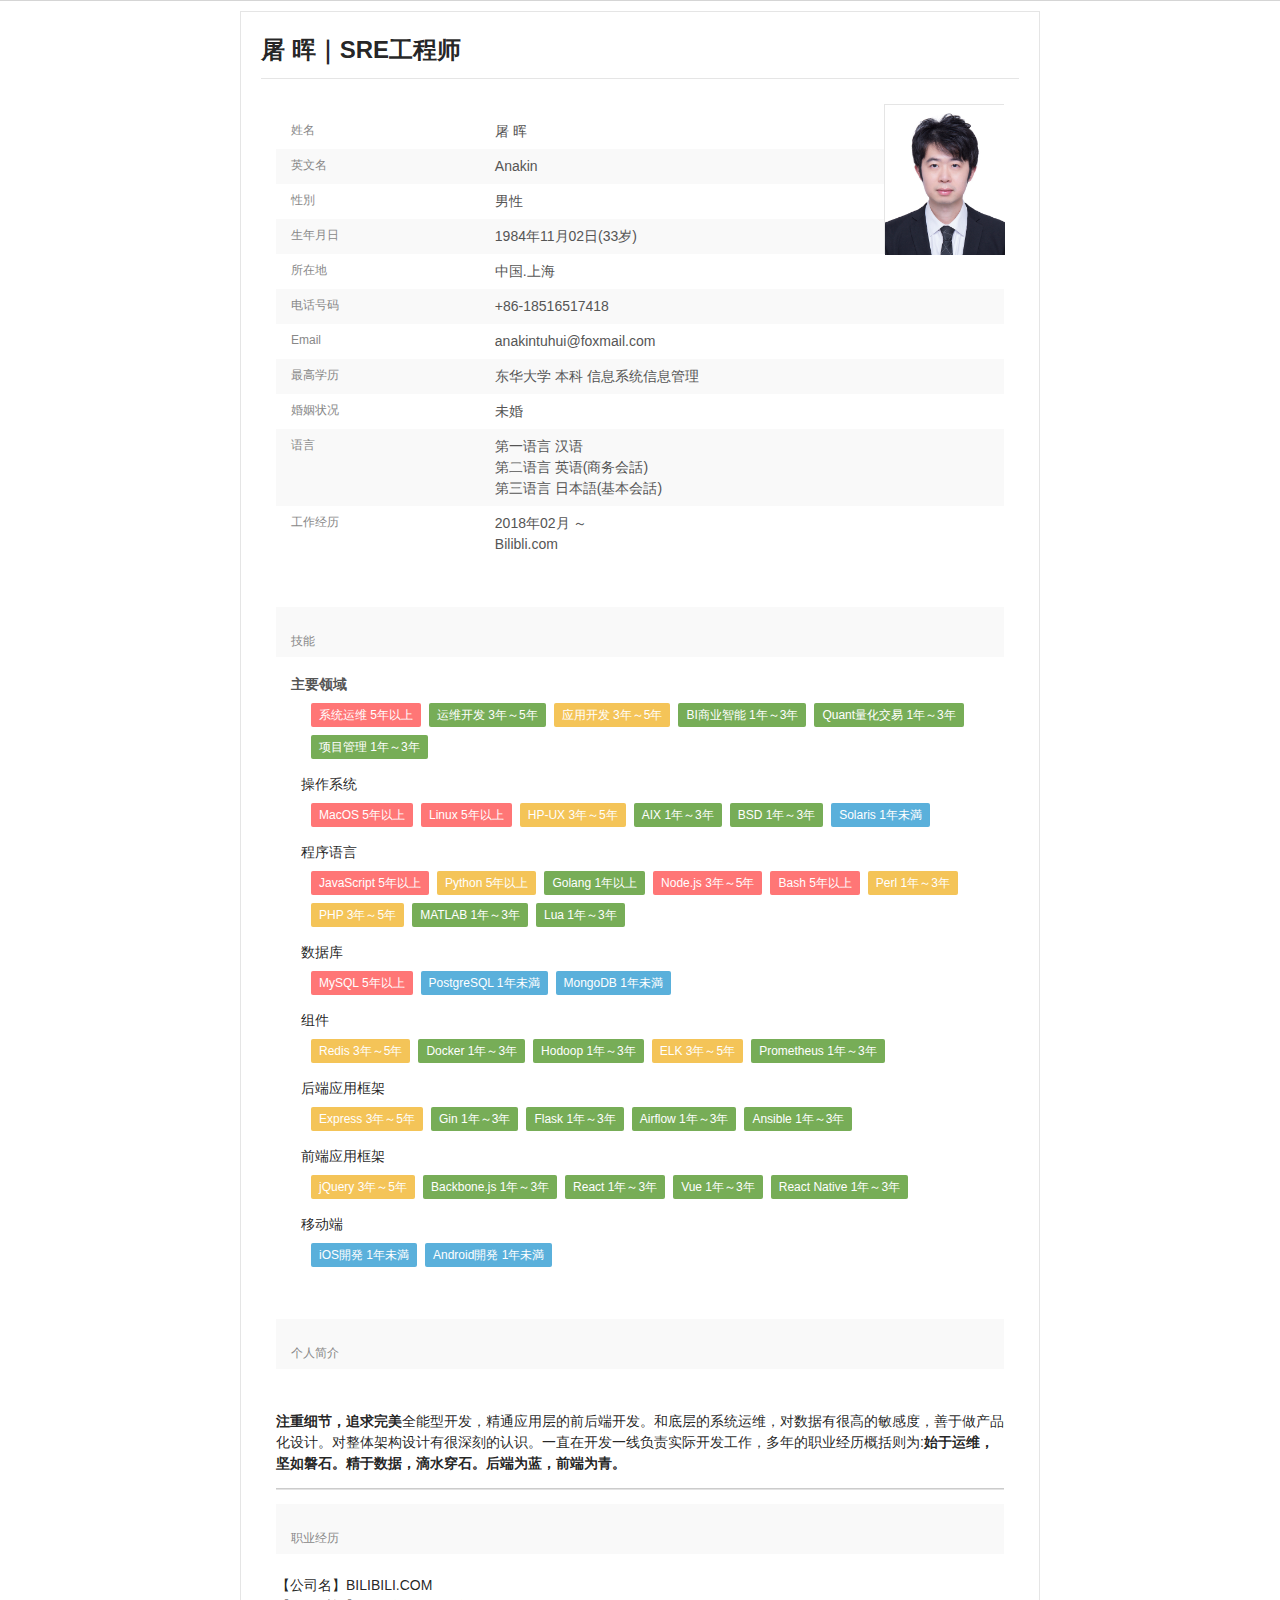
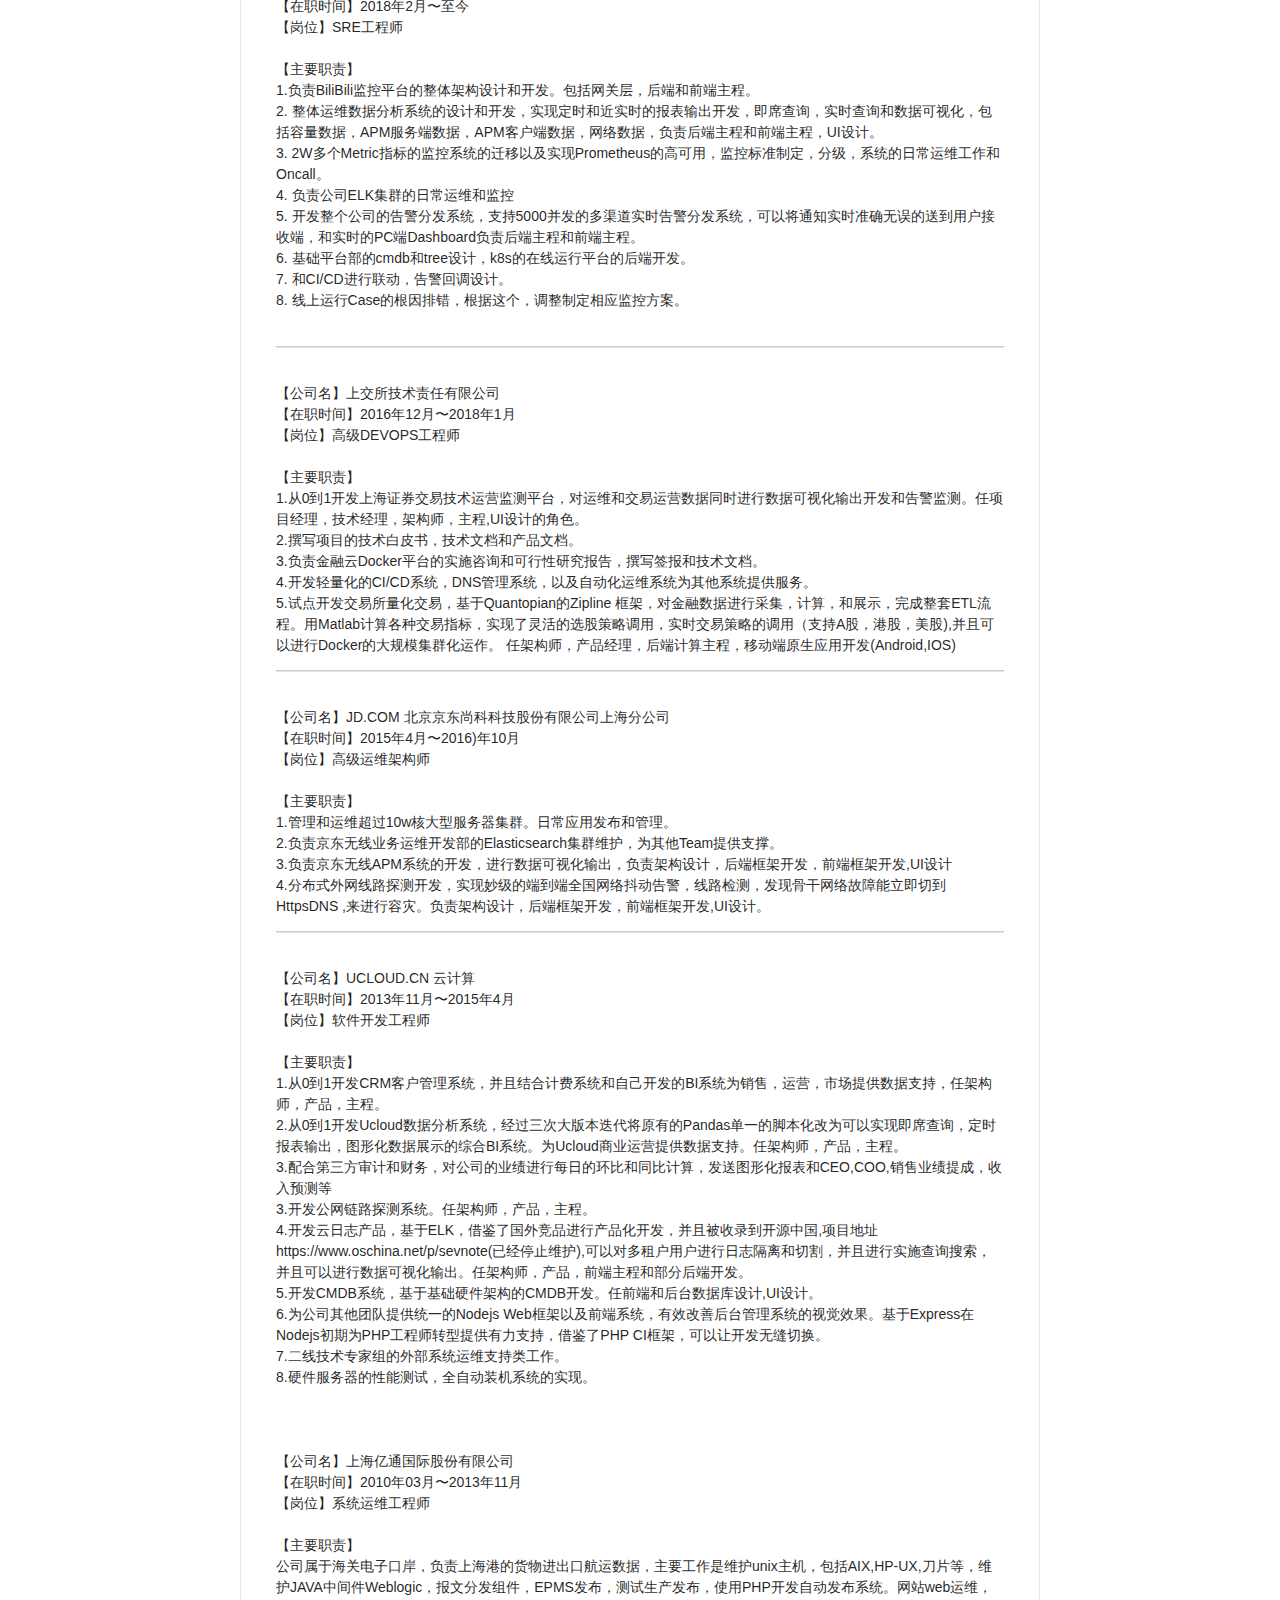
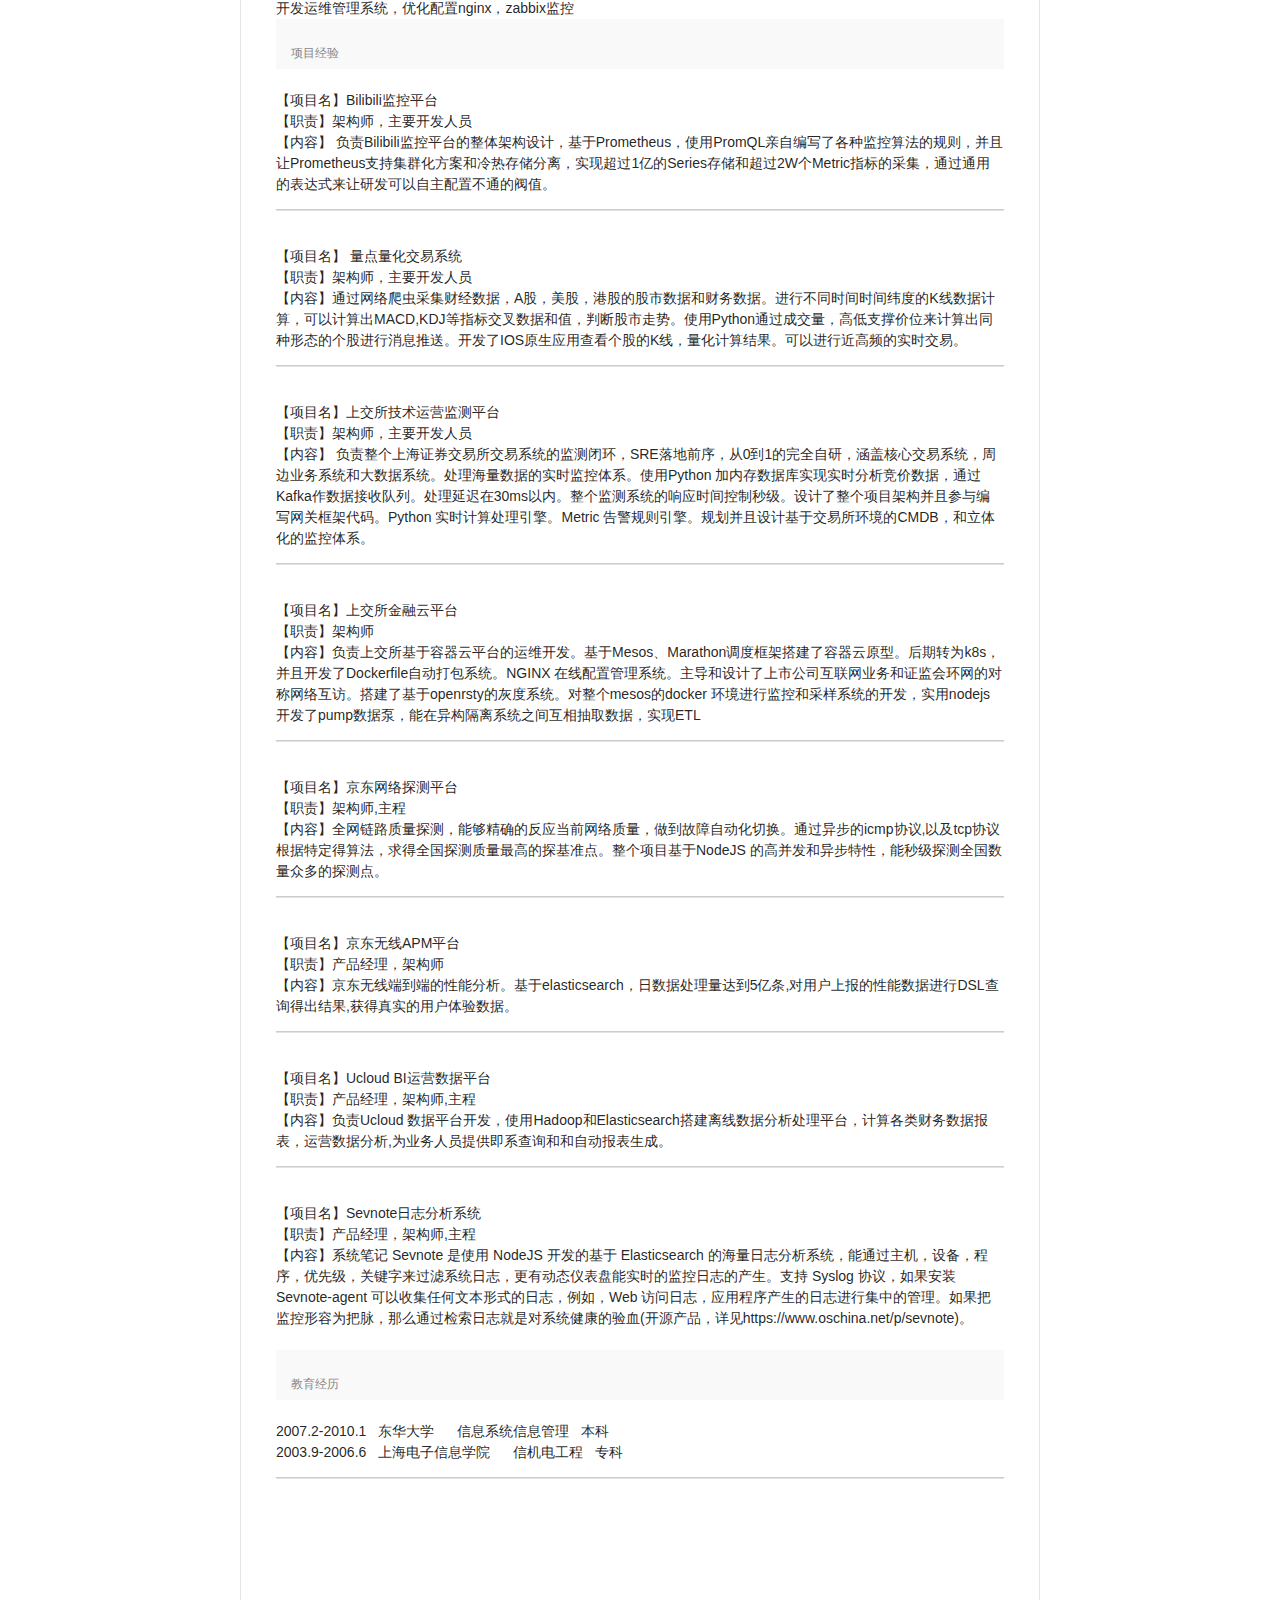
==== commit 4d3236a8: "Update index_bi.html" ====
--- a/index_bi.html
+++ b/index_bi.html
@@ -203,9 +203,9 @@
                                 3. 2W多个Metric指标的监控系统的迁移以及实现Prometheus的高可用，监控标准制定，分级，系统的日常运维工作和Oncall。 <br>
                                 4. 负责公司ELK集群的日常运维和监控 <br>
                                 5. 开发整个公司的告警分发系统，支持5000并发的多渠道实时告警分发系统，可以将通知实时准确无误的送到用户接收端，和实时的PC端Dashboard负责后端主程和前端主程。<br>
-                                6. 基础平台部的cmdb和tree设计，k8s的在线运行平台的后端开发。
-                                7. 和CI/CD进行联动，告警回调设计。
-                                8. 线上运行Case的根因排错，根据这个，调整制定相应监控方案。
+                                6. 基础平台部的cmdb和tree设计，k8s的在线运行平台的后端开发。<br>
+                                7. 和CI/CD进行联动，告警回调设计。<br>
+                                8. 线上运行Case的根因排错，根据这个，调整制定相应监控方案。<br>
                                 <br>
                                 <hr>
                                 <br>【公司名】上交所技术责任有限公司
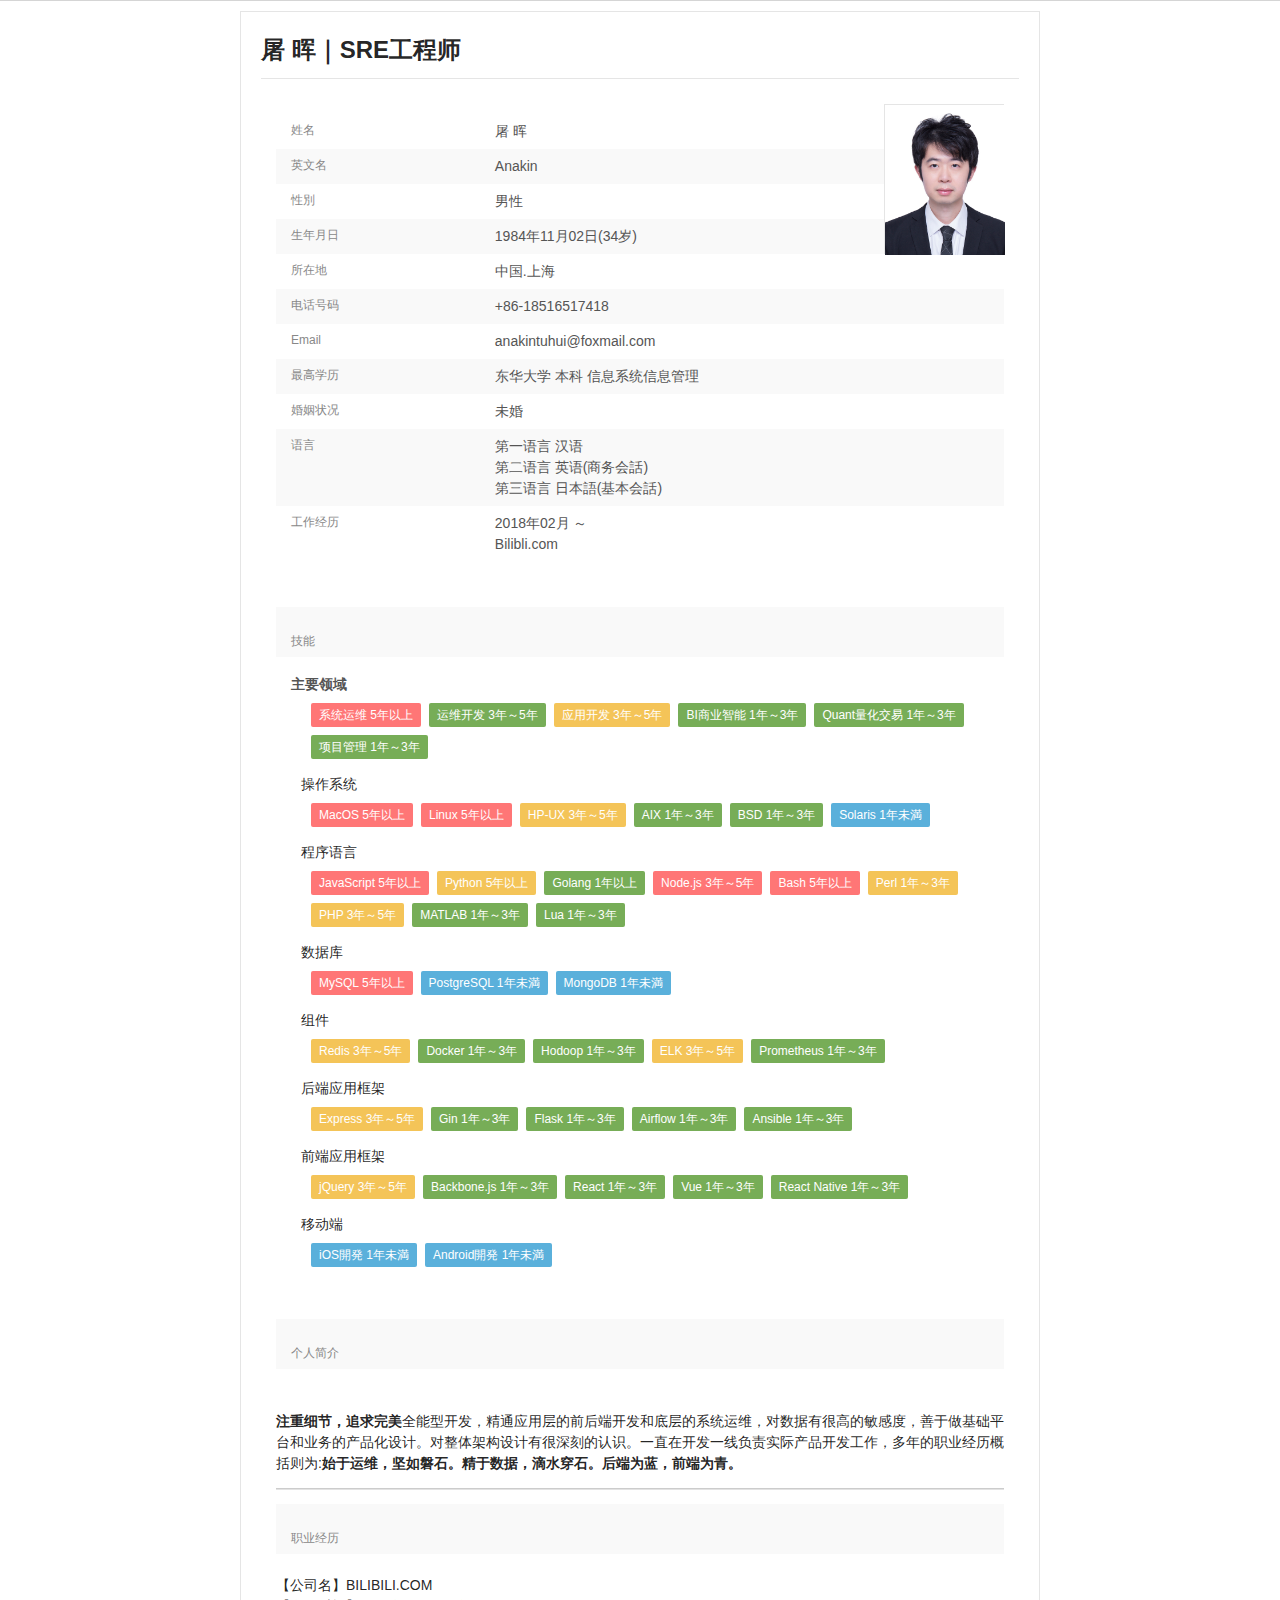
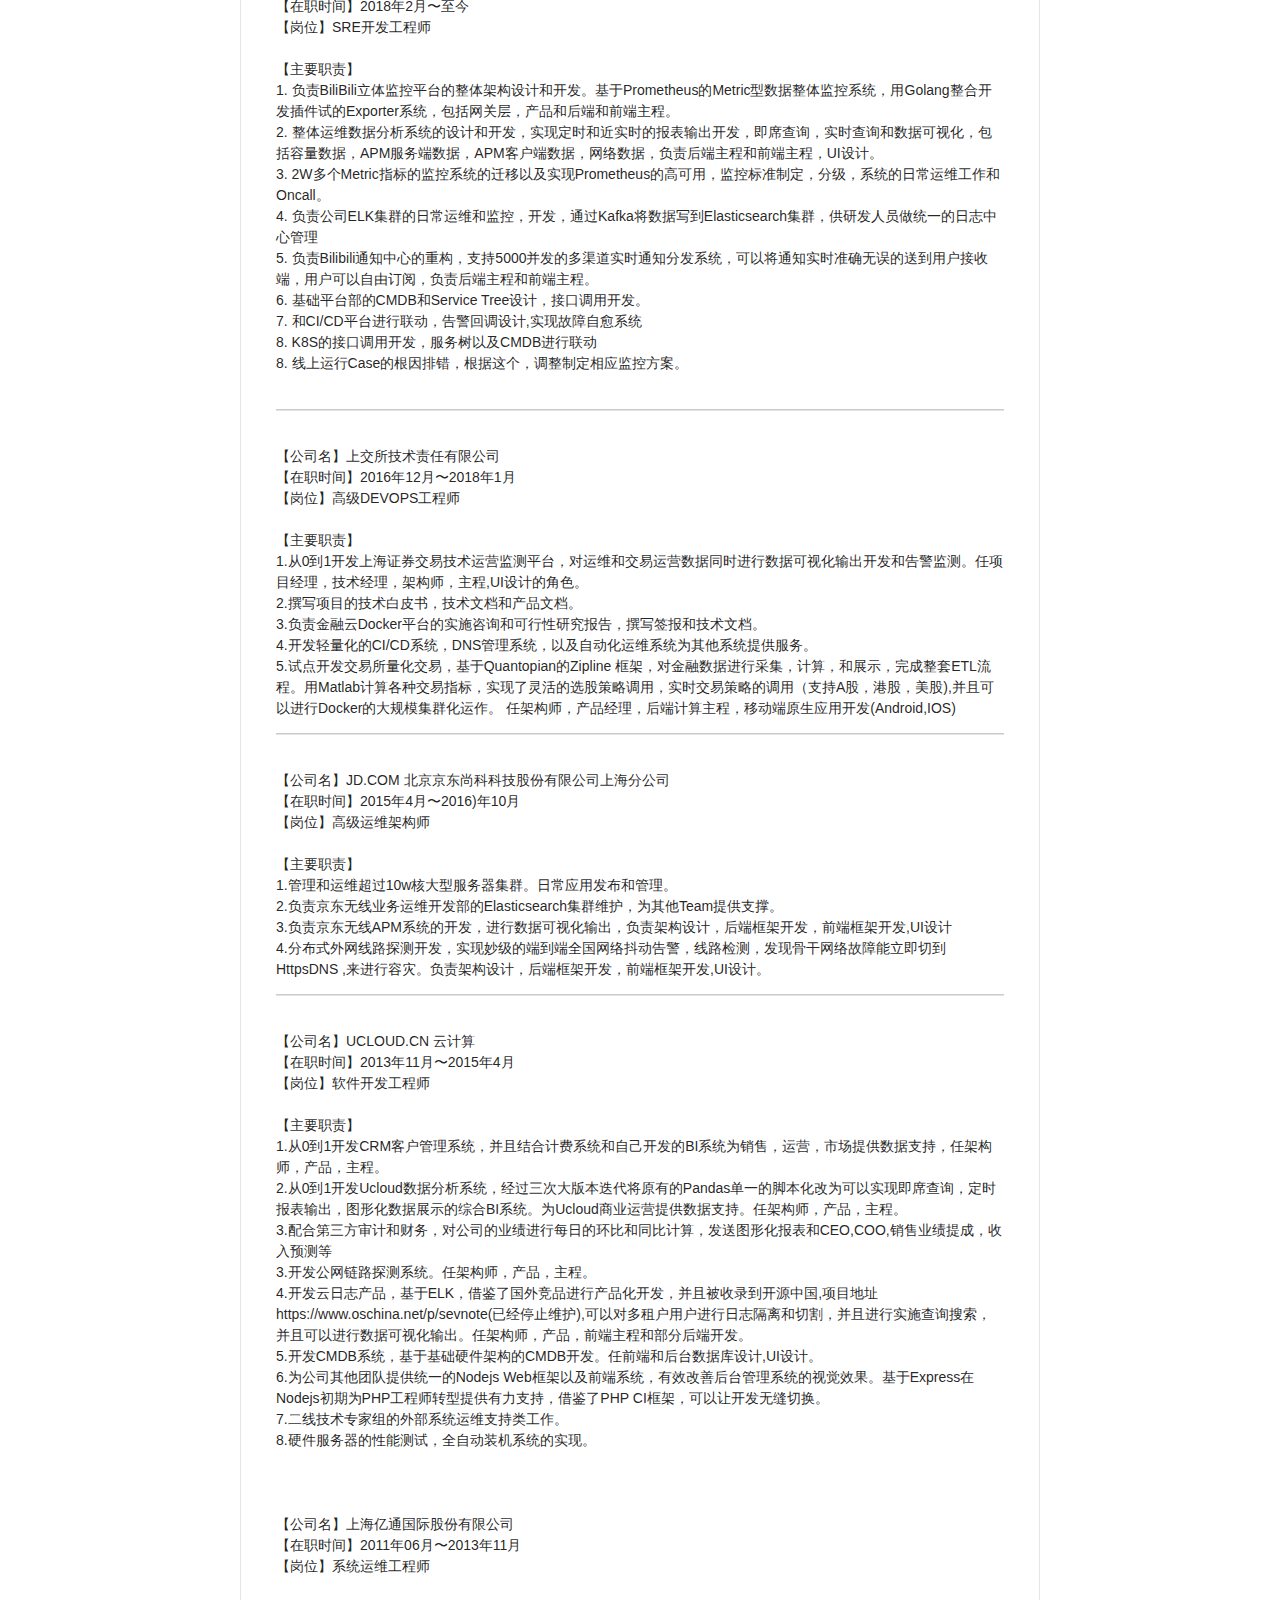
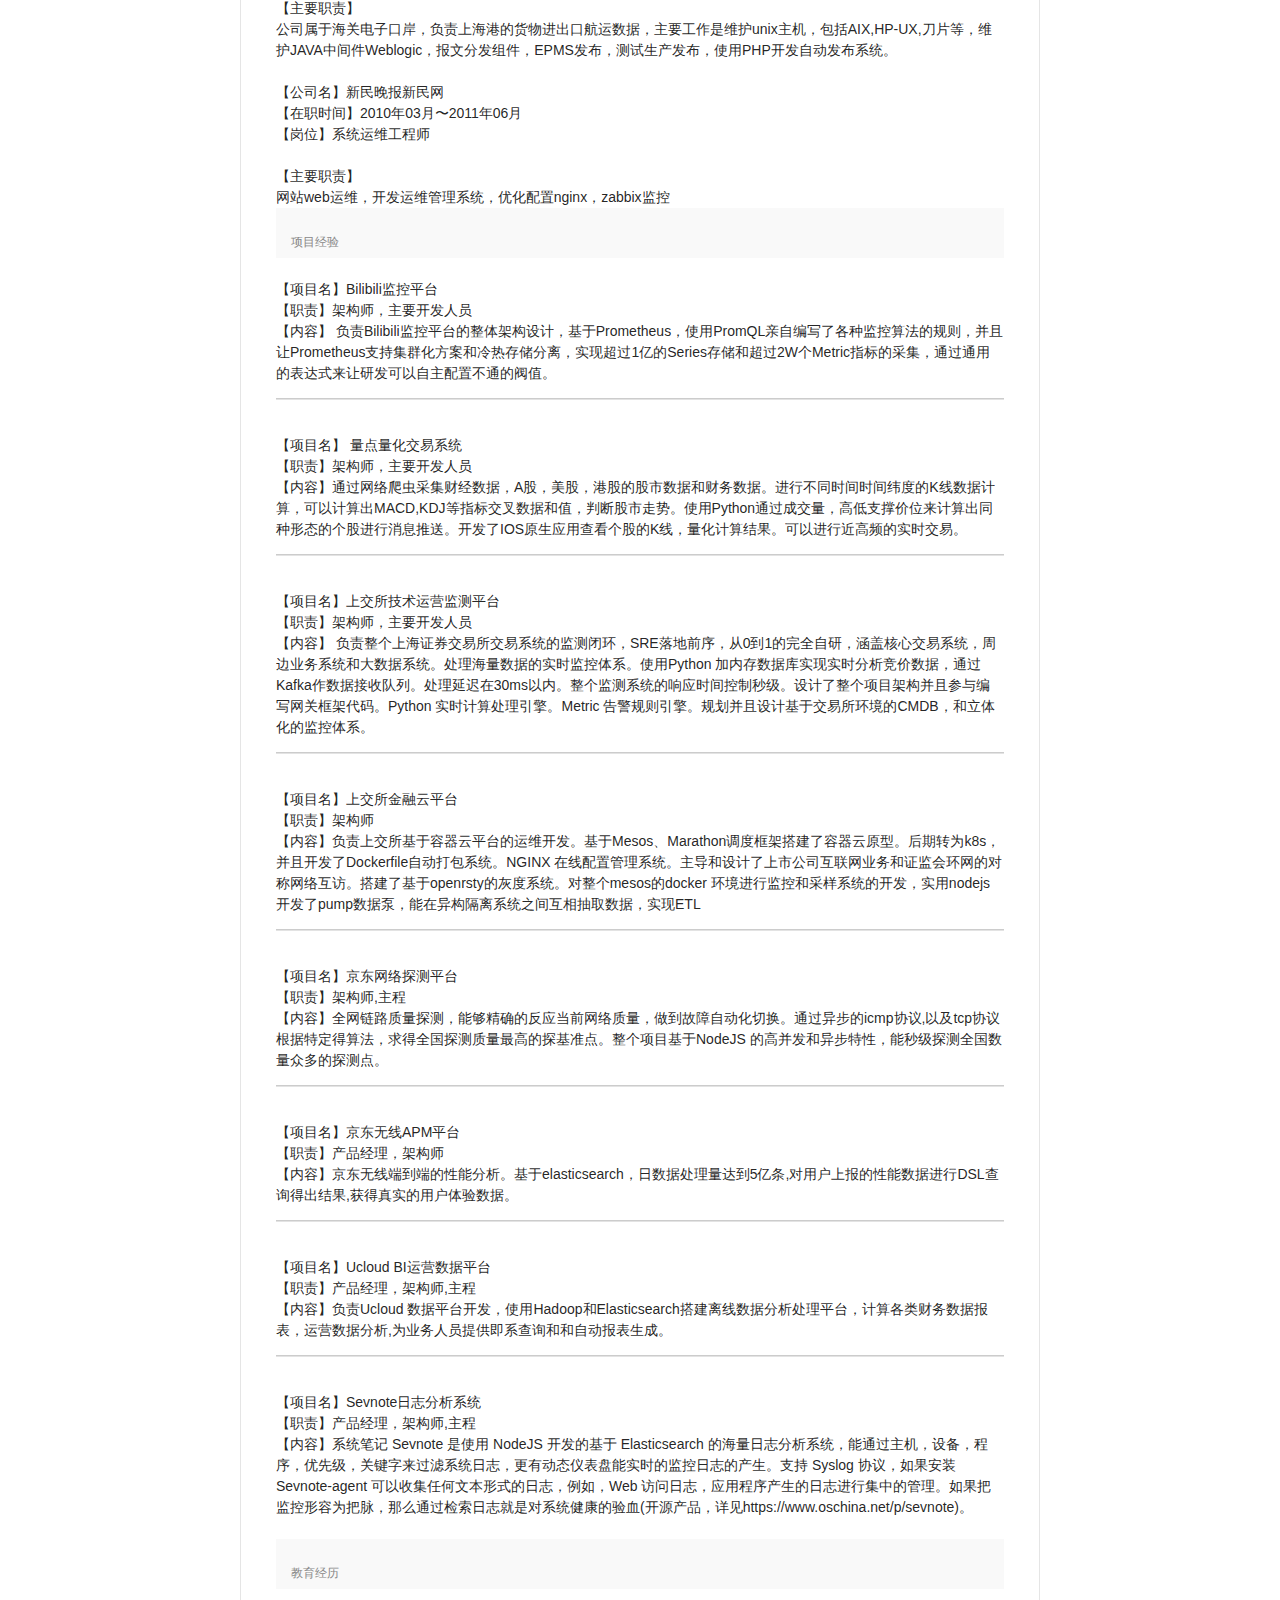
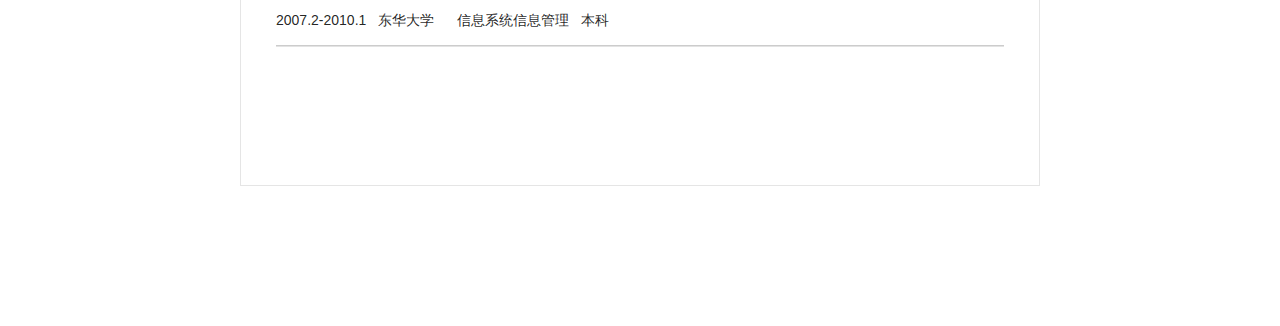
==== commit fd5717e0: "Update index_bi.html" ====
--- a/index_bi.html
+++ b/index_bi.html
@@ -74,7 +74,7 @@
                                     </tr>
                                     <tr>
                                         <th>生年月日</th>
-                                        <td>1984年11月02日(33岁)</td>
+                                        <td>1984年11月02日(34岁)</td>
                                     </tr>
                                     <tr>
                                         <th>所在地</th>
@@ -191,20 +191,21 @@
                         <div class="resume-detail" id="anchor-resume-detail">
                             <h2><br>个人简介<br></h2>
                                 <br><br>
-                                <b>注重细节，追求完美</b>全能型开发，精通应用层的前后端开发。和底层的系统运维，对数据有很高的敏感度，善于做产品化设计。对整体架构设计有很深刻的认识。一直在开发一线负责实际开发工作，多年的职业经历概括则为:<b>始于运维，坚如磐石。精于数据，滴水穿石。后端为蓝，前端为青。</b><br>
+                                <b>注重细节，追求完美</b>全能型开发，精通应用层的前后端开发和底层的系统运维，对数据有很高的敏感度，善于做基础平台和业务的产品化设计。对整体架构设计有很深刻的认识。一直在开发一线负责实际产品开发工作，多年的职业经历概括则为:<b>始于运维，坚如磐石。精于数据，滴水穿石。后端为蓝，前端为青。</b><br>
                                 <hr>
                                 <h2><br>职业经历</br></h2>
                                 <br>【公司名】BILIBILI.COM
                                 <br>【在职时间】2018年2月〜至今
-                                <br>【岗位】SRE工程师
-                                <br><br>【主要职责】<br>
-                                1.负责BiliBili监控平台的整体架构设计和开发。包括网关层，后端和前端主程。<br>
+                                <br>【岗位】SRE开发工程师
+                                <br><br>【主要职责】<br>
+                                1. 负责BiliBili立体监控平台的整体架构设计和开发。基于Prometheus的Metric型数据整体监控系统，用Golang整合开发插件试的Exporter系统，包括网关层，产品和后端和前端主程。<br>
                                 2. 整体运维数据分析系统的设计和开发，实现定时和近实时的报表输出开发，即席查询，实时查询和数据可视化，包括容量数据，APM服务端数据，APM客户端数据，网络数据，负责后端主程和前端主程，UI设计。<br>
                                 3. 2W多个Metric指标的监控系统的迁移以及实现Prometheus的高可用，监控标准制定，分级，系统的日常运维工作和Oncall。 <br>
-                                4. 负责公司ELK集群的日常运维和监控 <br>
-                                5. 开发整个公司的告警分发系统，支持5000并发的多渠道实时告警分发系统，可以将通知实时准确无误的送到用户接收端，和实时的PC端Dashboard负责后端主程和前端主程。<br>
-                                6. 基础平台部的cmdb和tree设计，k8s的在线运行平台的后端开发。<br>
-                                7. 和CI/CD进行联动，告警回调设计。<br>
+                                4. 负责公司ELK集群的日常运维和监控，开发，通过Kafka将数据写到Elasticsearch集群，供研发人员做统一的日志中心管理<br>
+                                5. 负责Bilibili通知中心的重构，支持5000并发的多渠道实时通知分发系统，可以将通知实时准确无误的送到用户接收端，用户可以自由订阅，负责后端主程和前端主程。<br>
+                                6. 基础平台部的CMDB和Service Tree设计，接口调用开发。<br>
+                                7. 和CI/CD平台进行联动，告警回调设计,实现故障自愈系统<br>
+                                8. K8S的接口调用开发，服务树以及CMDB进行联动<br>
                                 8. 线上运行Case的根因排错，根据这个，调整制定相应监控方案。<br>
                                 <br>
                                 <hr>
@@ -245,10 +246,16 @@
                                 <br>
                                 <br>
                                 <br>【公司名】上海亿通国际股份有限公司
-                                <br>【在职时间】2010年03月〜2013年11月
+                                <br>【在职时间】2011年06月〜2013年11月
                                 <br>【岗位】系统运维工程师
                                 <br><br>【主要职责】<br>
-                                公司属于海关电子口岸，负责上海港的货物进出口航运数据，主要工作是维护unix主机，包括AIX,HP-UX,刀片等，维护JAVA中间件Weblogic，报文分发组件，EPMS发布，测试生产发布，使用PHP开发自动发布系统。网站web运维，开发运维管理系统，优化配置nginx，zabbix监控
+                                公司属于海关电子口岸，负责上海港的货物进出口航运数据，主要工作是维护unix主机，包括AIX,HP-UX,刀片等，维护JAVA中间件Weblogic，报文分发组件，EPMS发布，测试生产发布，使用PHP开发自动发布系统。
+                                <br>
+                                <br>【公司名】新民晚报新民网
+                                <br>【在职时间】2010年03月〜2011年06月
+                                <br>【岗位】系统运维工程师
+                                <br><br>【主要职责】<br>
+                                网站web运维，开发运维管理系统，优化配置nginx，zabbix监控
                                 <br>
                                 <h2><br>项目经验</br></h2>
                                 <br> 【项目名】Bilibili监控平台
@@ -292,7 +299,6 @@
                                 <br>
                                 <h2><br>教育经历</br></h2>
                                 <br>2007.2-2010.1&nbsp;&nbsp;&nbsp;东华大学&nbsp;&nbsp;&nbsp;&nbsp;&nbsp;&nbsp;信息系统信息管理&nbsp;&nbsp;&nbsp;本科
-                                <br>2003.9-2006.6&nbsp;&nbsp;&nbsp;上海电子信息学院&nbsp;&nbsp;&nbsp;&nbsp;&nbsp;&nbsp;信机电工程&nbsp;&nbsp;&nbsp;专科
                                 <br>
                                 <hr>
                             </p>
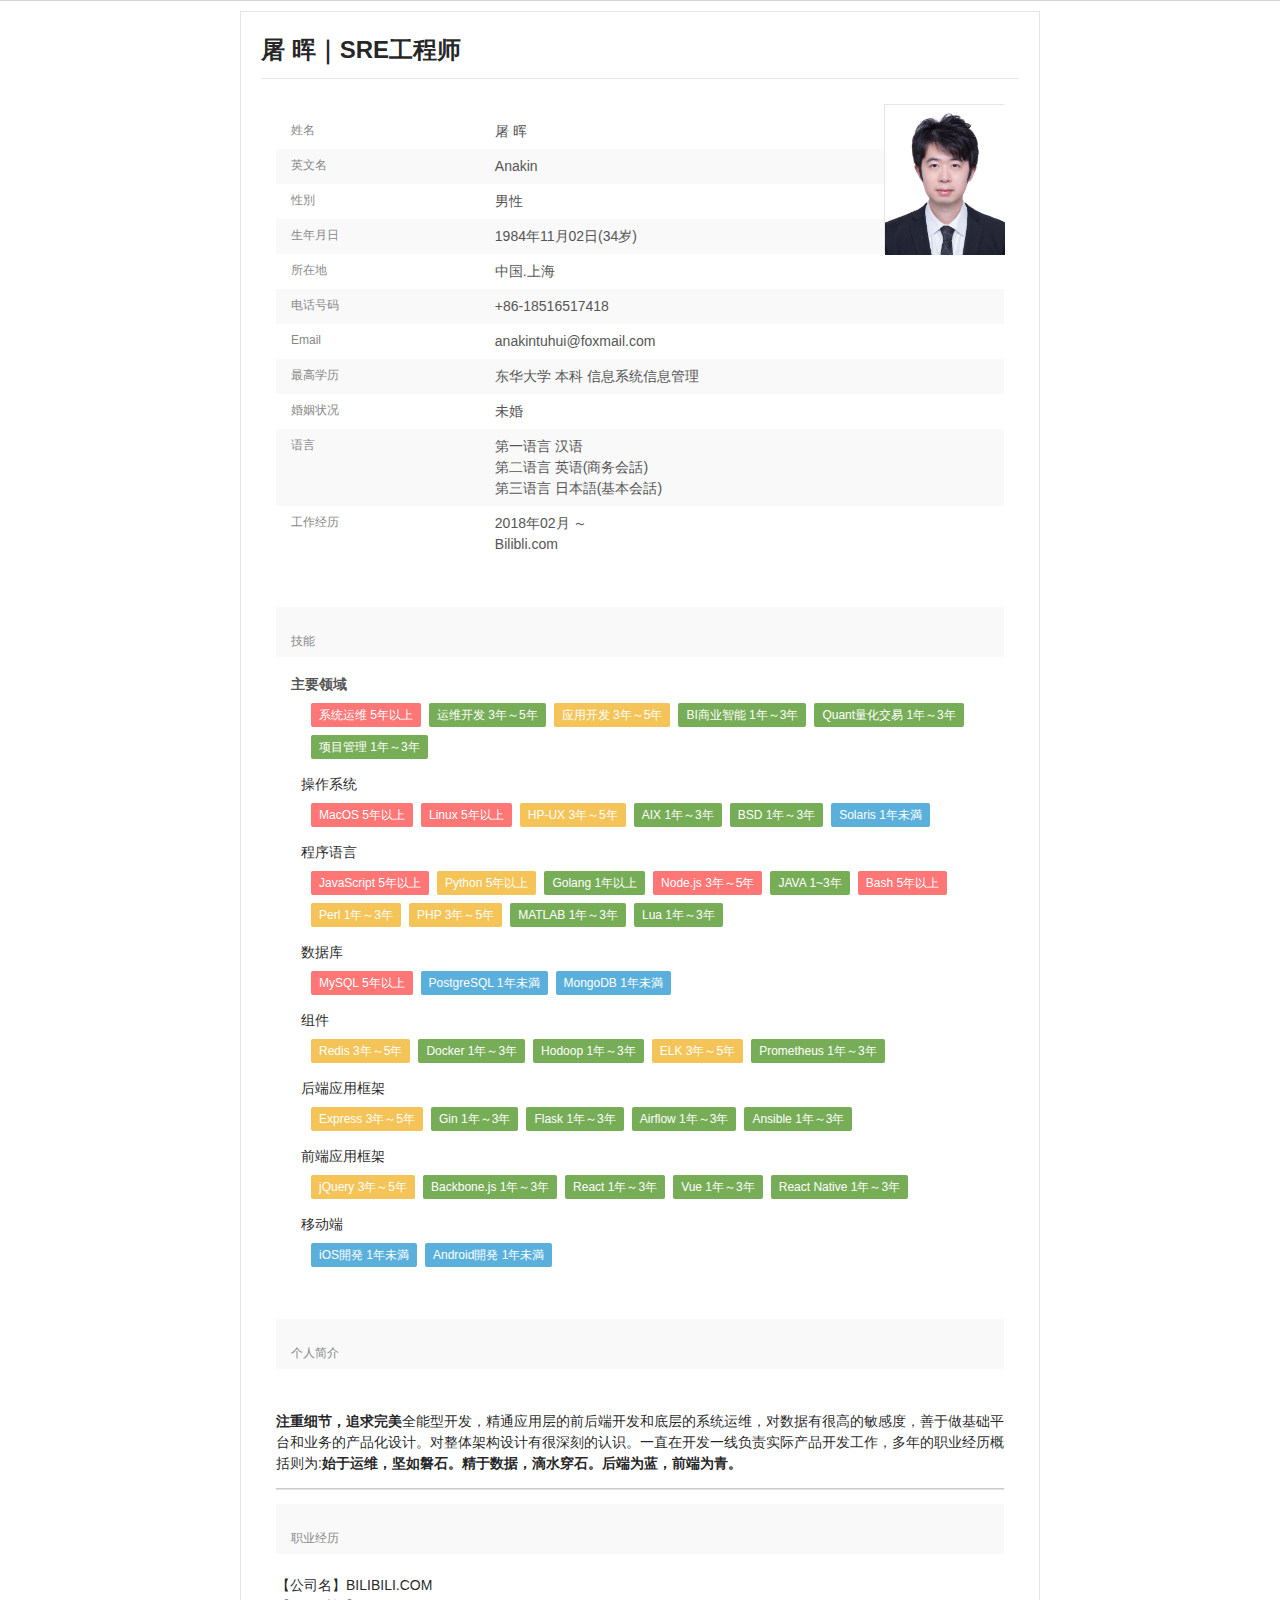
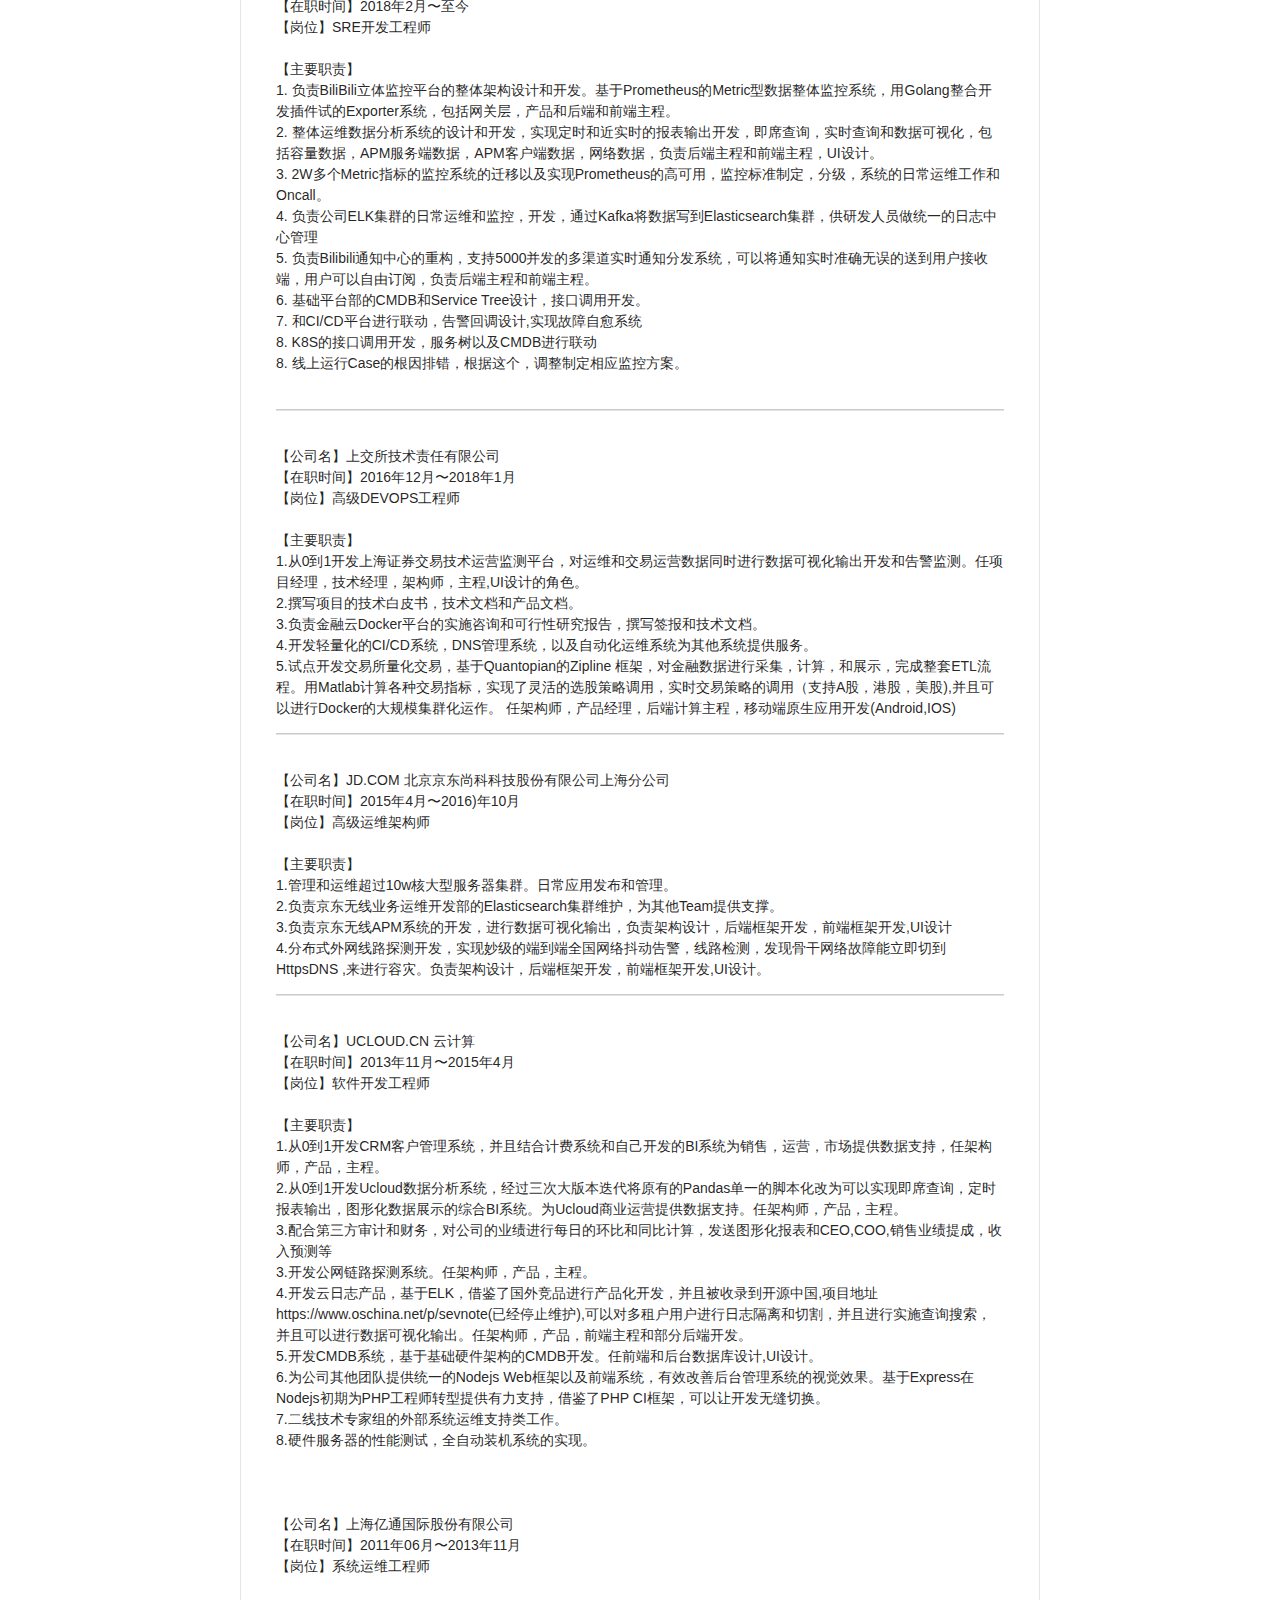
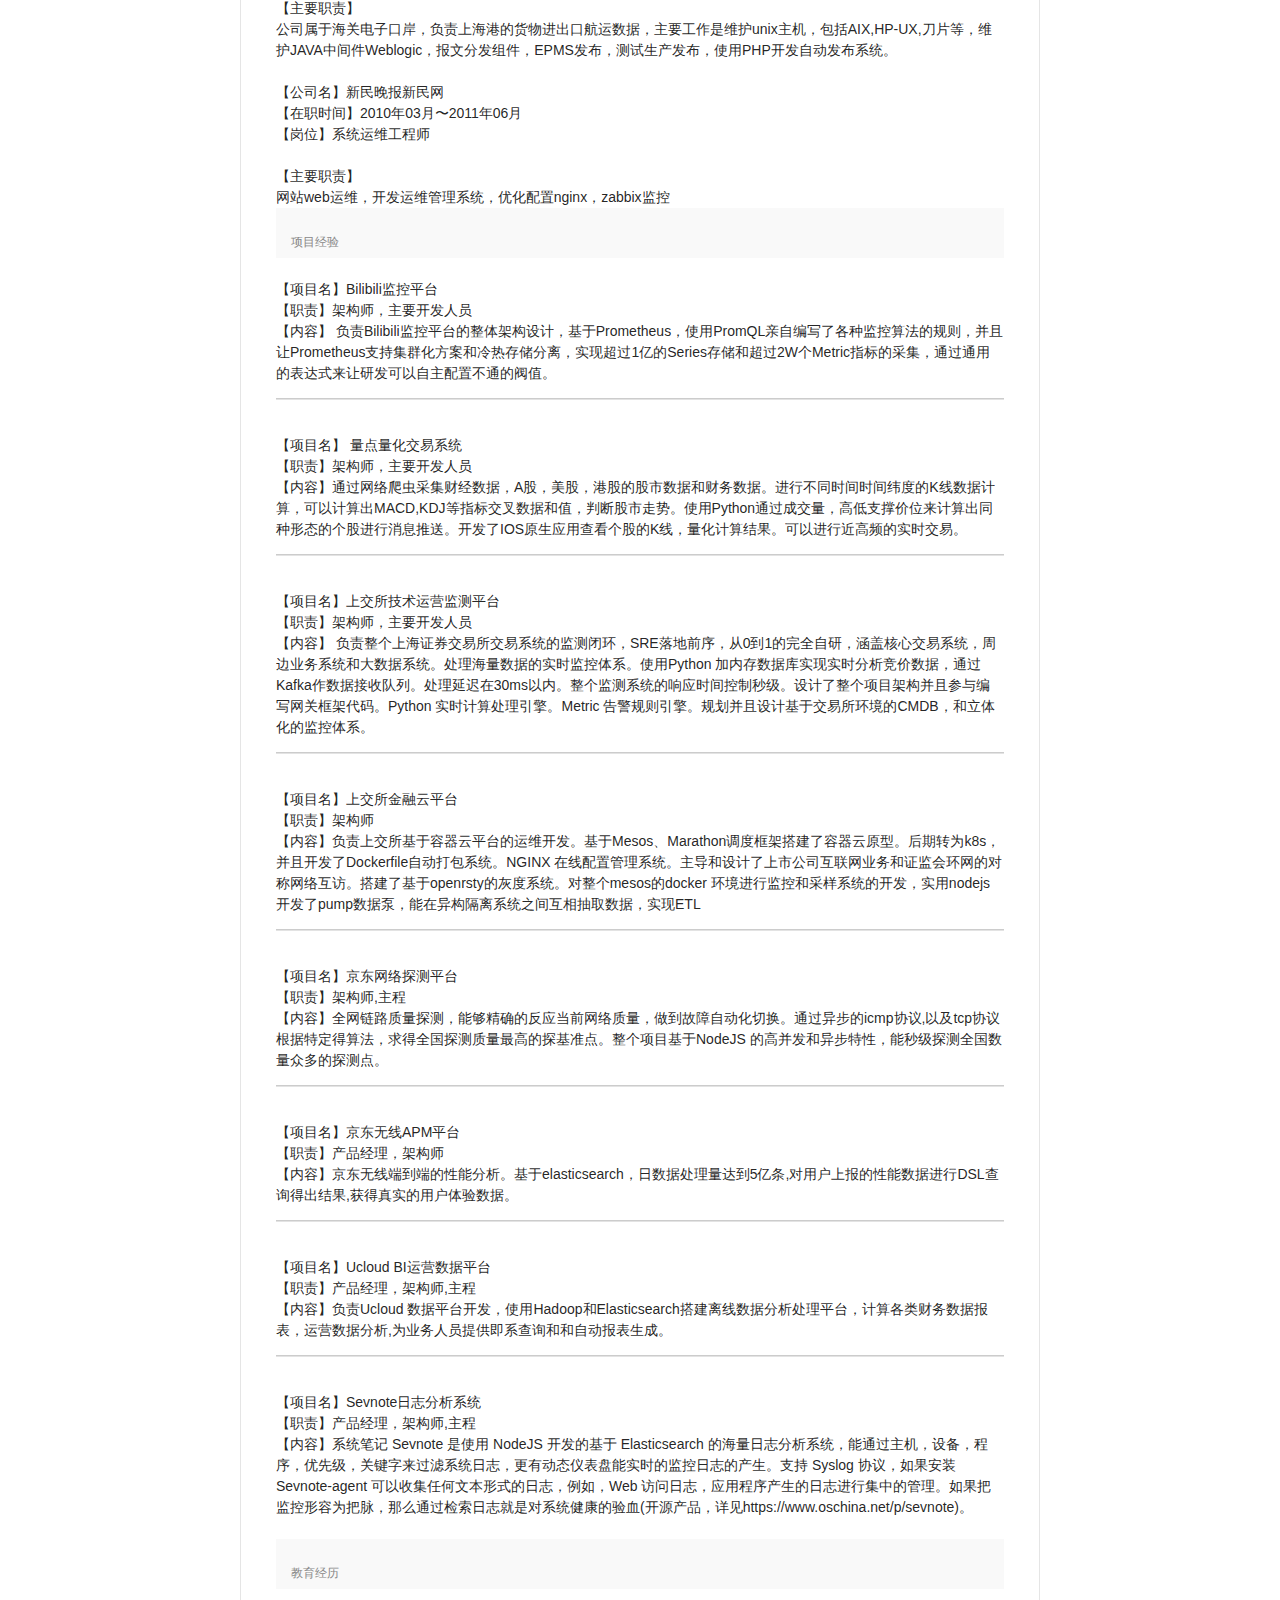
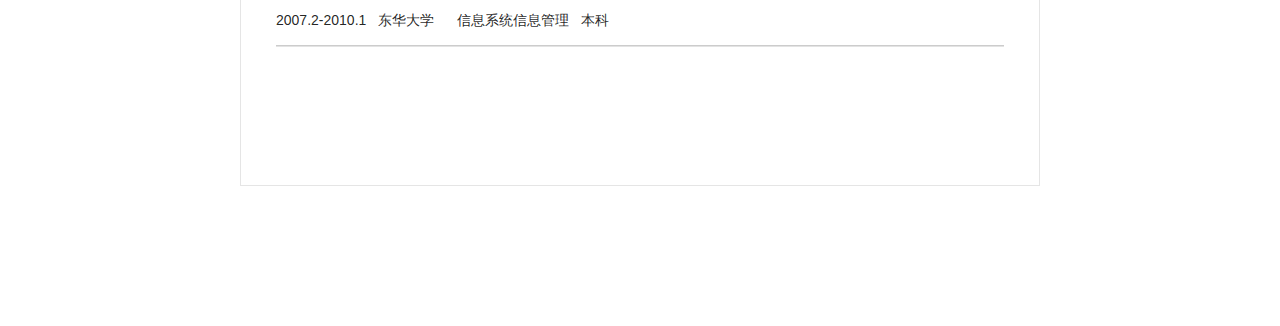
==== commit 60660a04: "Update index_bi.html" ====
--- a/index_bi.html
+++ b/index_bi.html
@@ -145,6 +145,7 @@
                                     <span class="between-3y-5y">Python 5年以上</span>
                                     <span class="between-1y-3y">Golang 1年以上</span>
                                     <span class="above-5y">Node.js 3年～5年</span>
+                                    <span class="between-1y-3y">JAVA 1~3年</span>
                                     <span class="above-5y">Bash 5年以上</span>
                                     <span class="between-3y-5y">Perl 1年～3年</span>
                                     <span class="between-3y-5y">PHP 3年～5年</span>
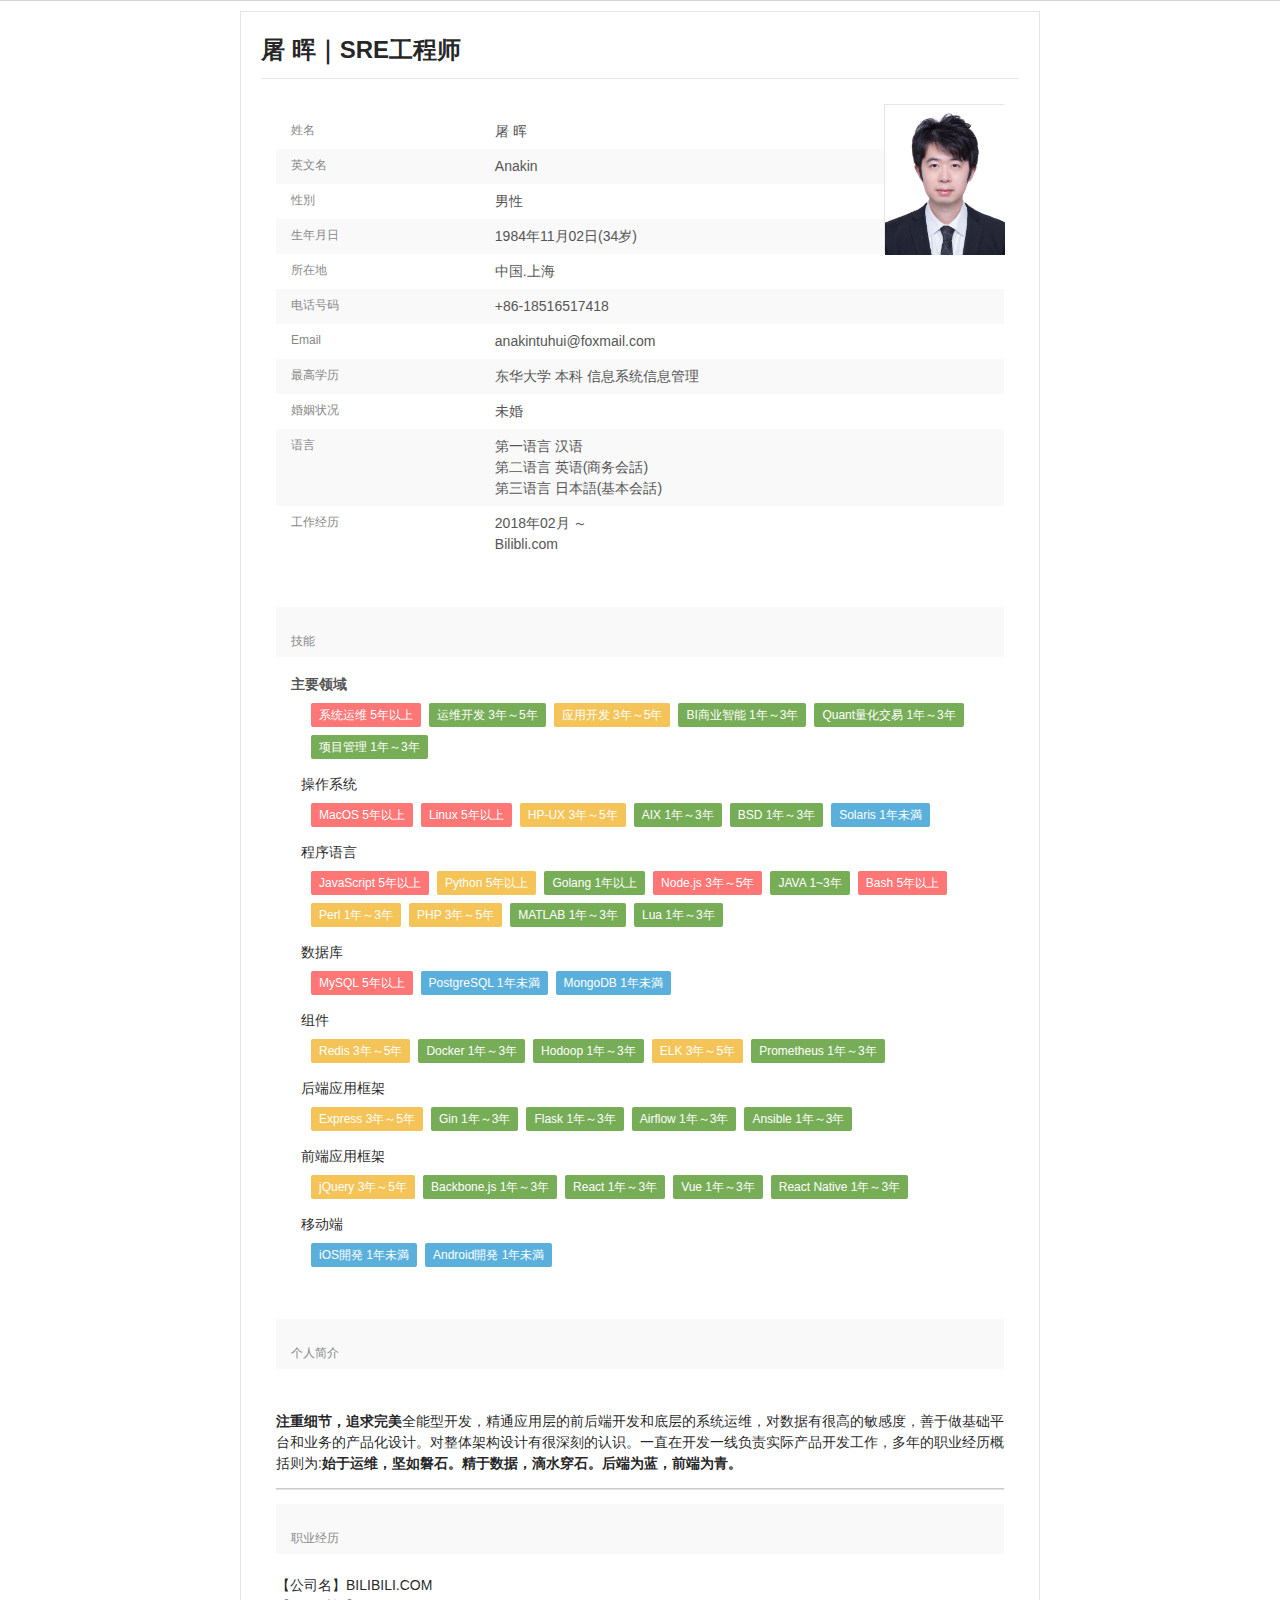
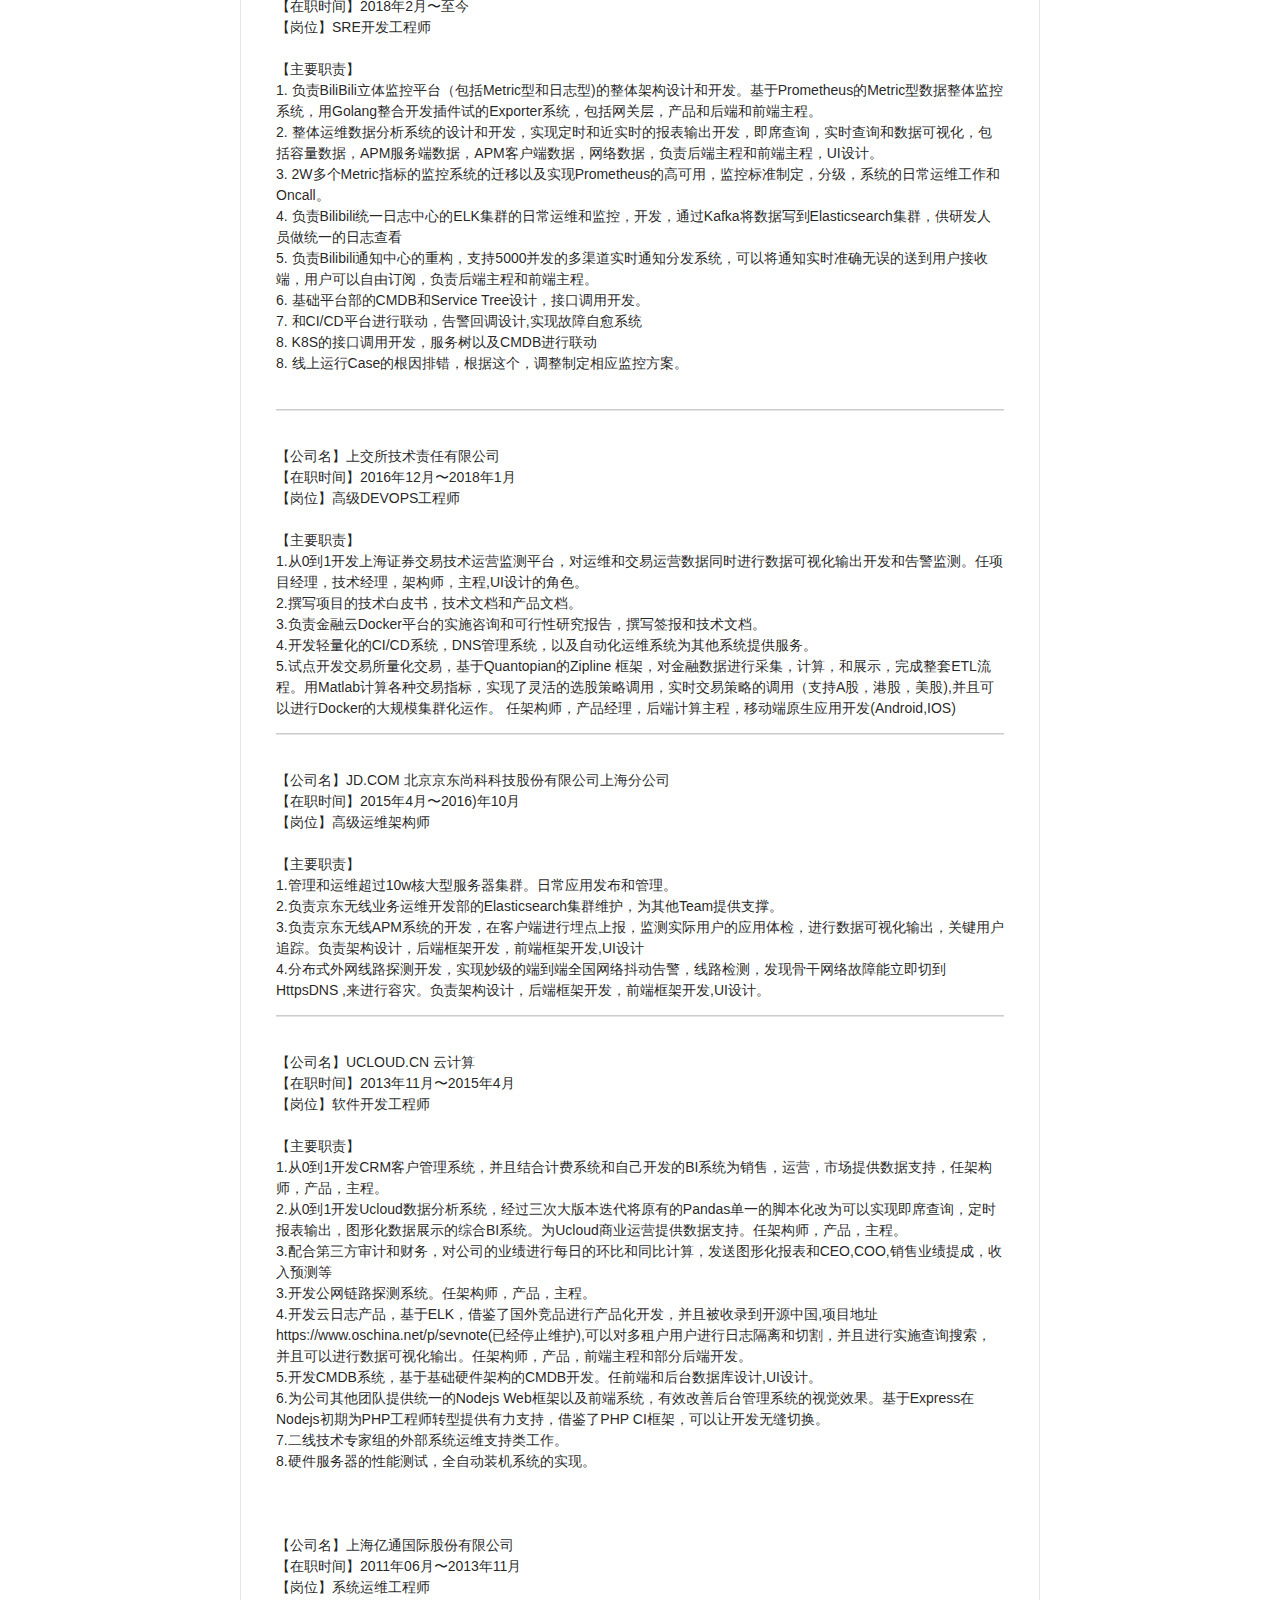
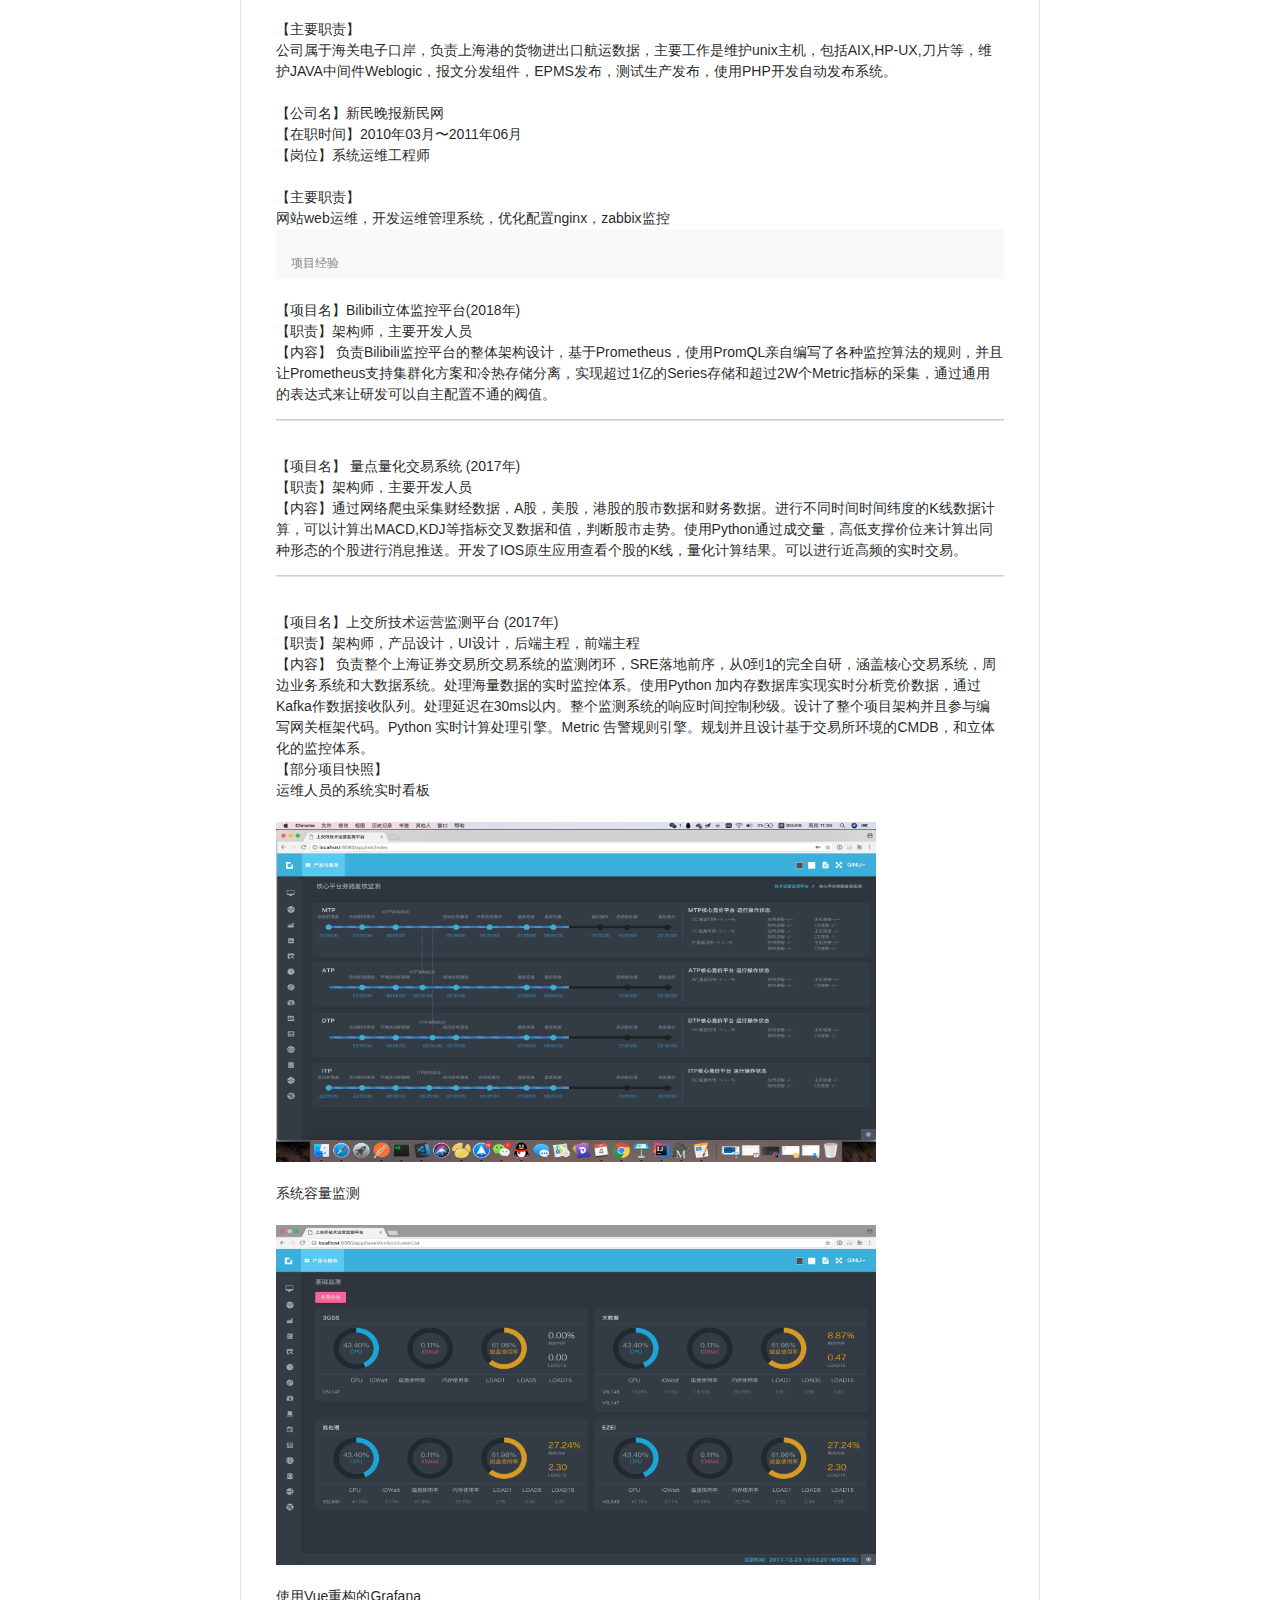
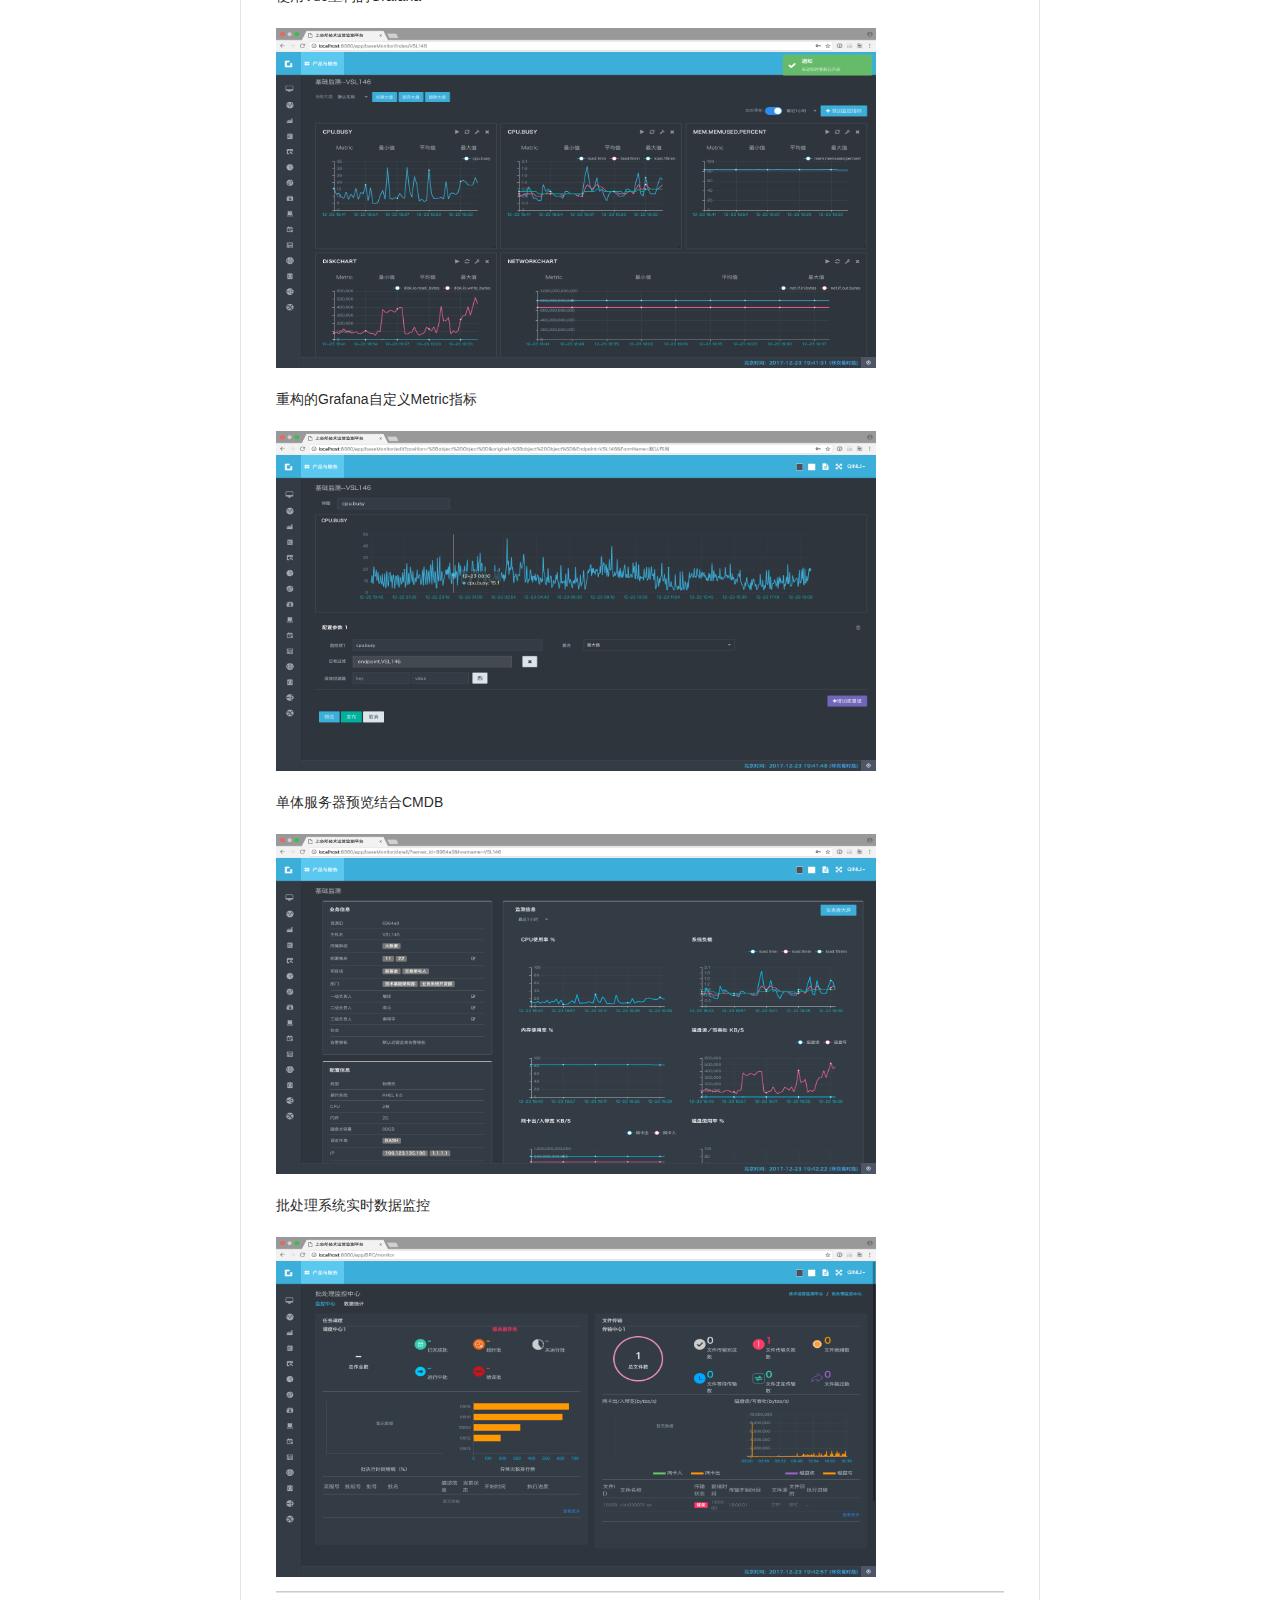
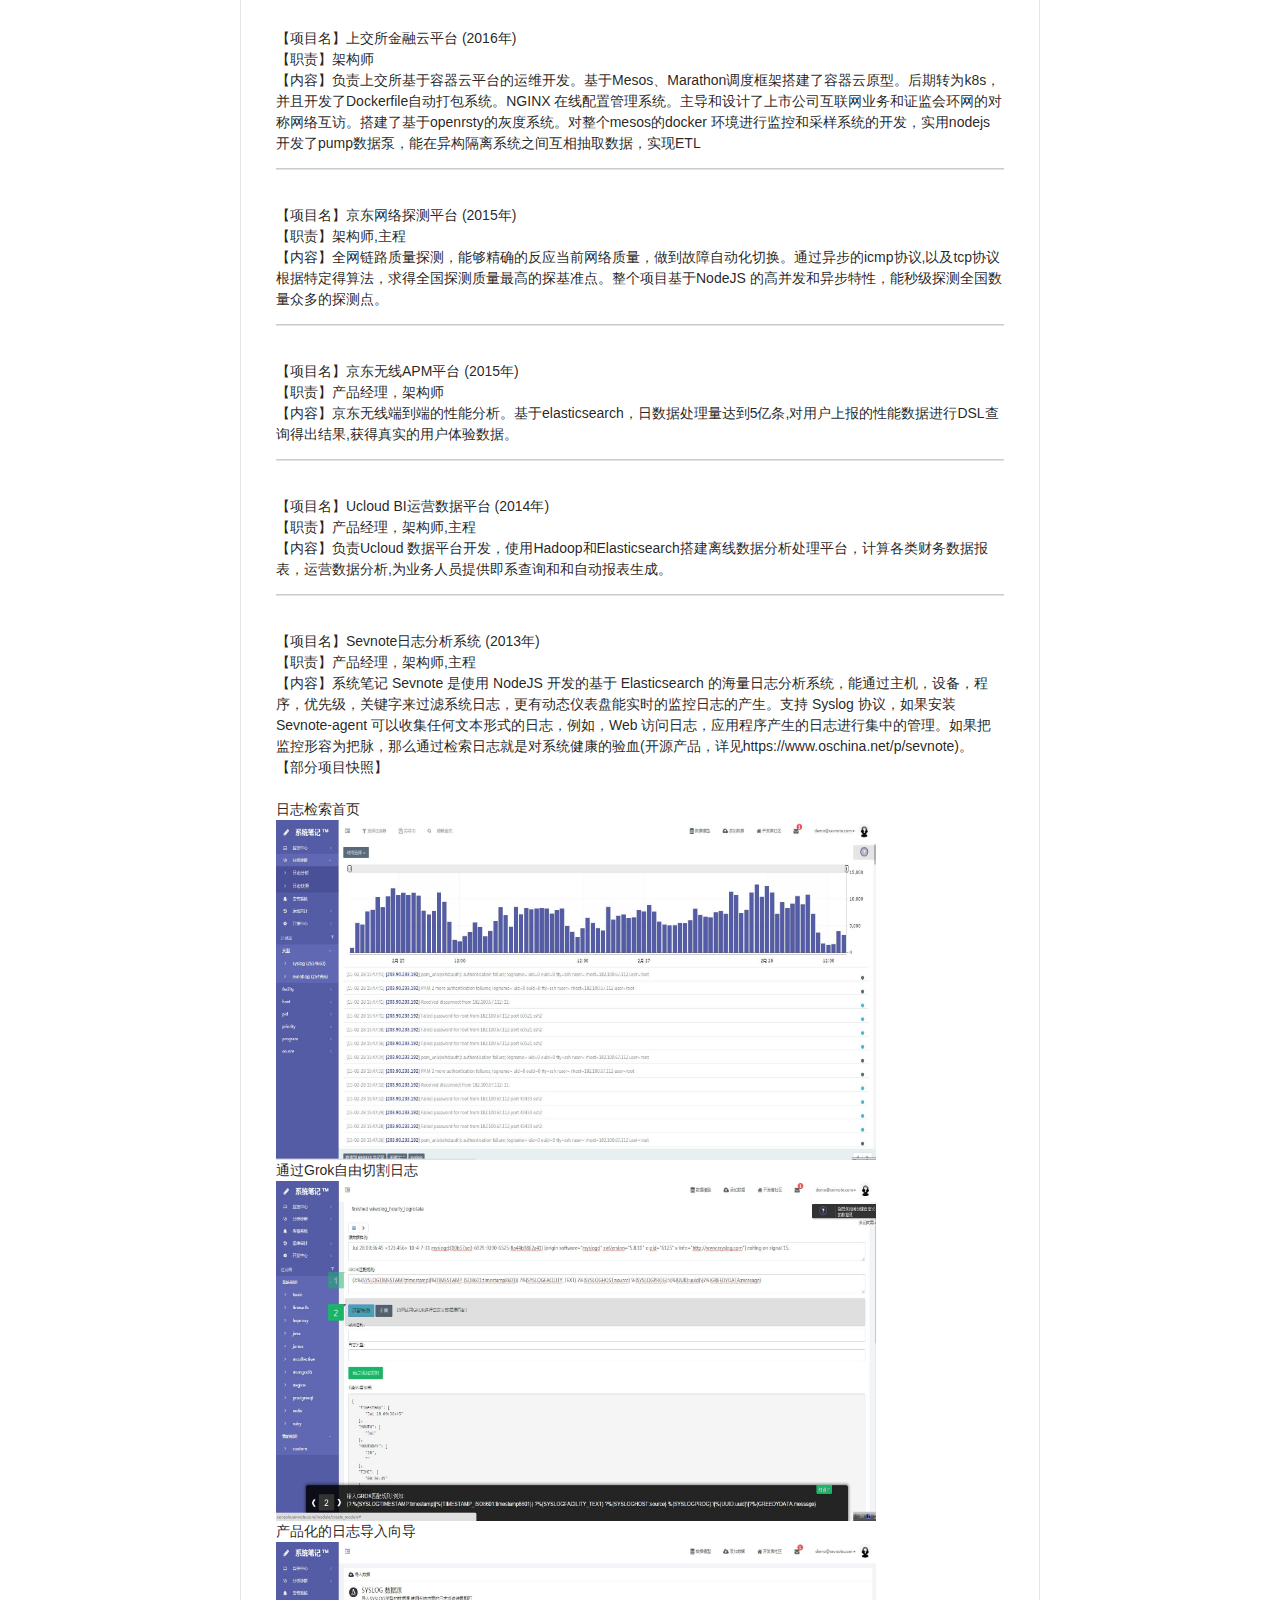
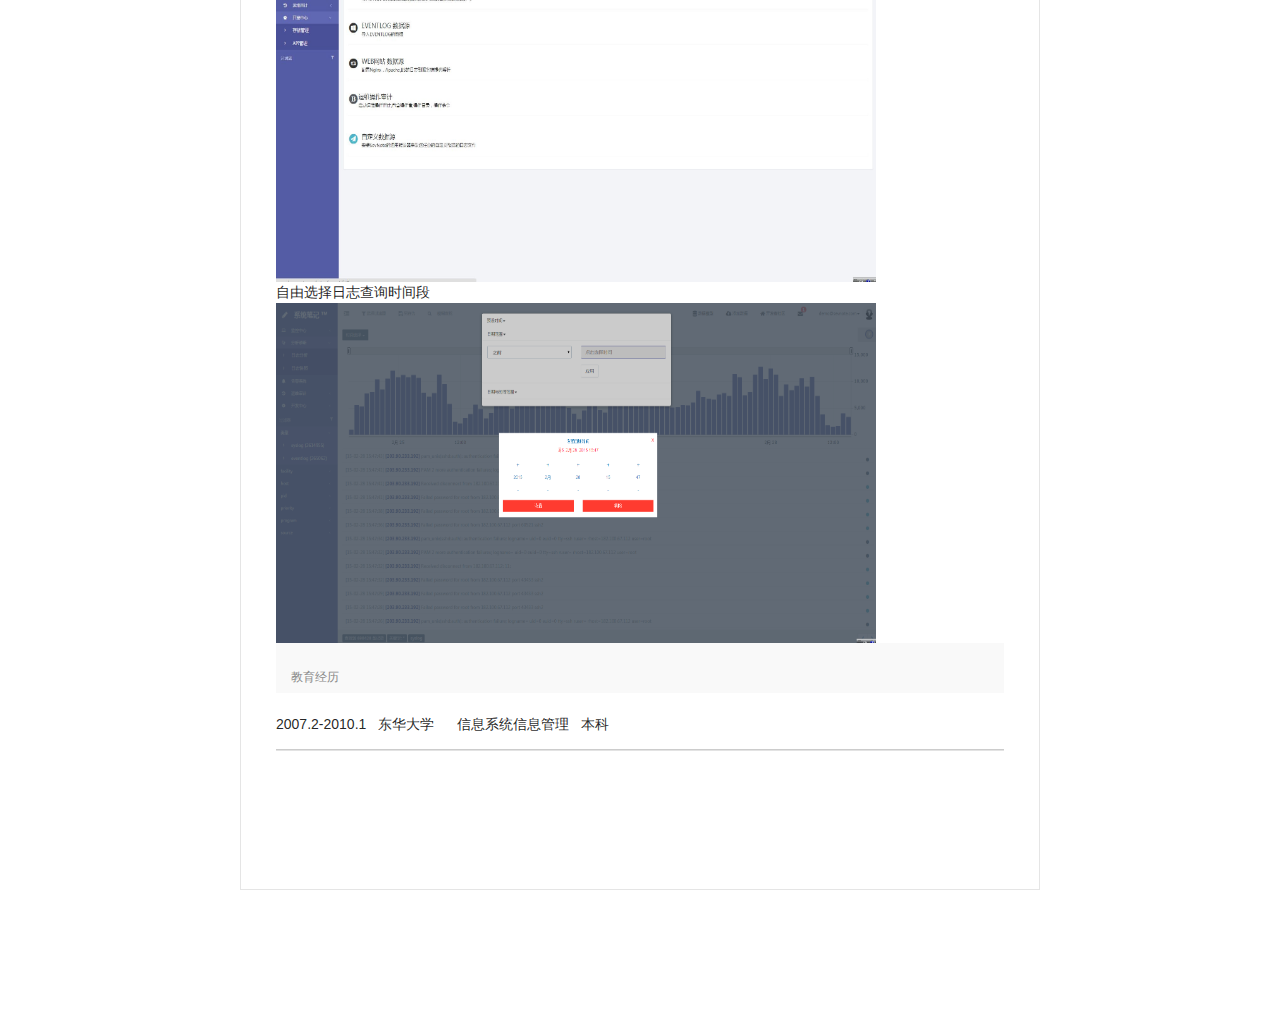
==== commit 7758b77b: "update" ====
--- a/index_bi.html
+++ b/index_bi.html
@@ -199,10 +199,10 @@
                                 <br>【在职时间】2018年2月〜至今
                                 <br>【岗位】SRE开发工程师
                                 <br><br>【主要职责】<br>
-                                1. 负责BiliBili立体监控平台的整体架构设计和开发。基于Prometheus的Metric型数据整体监控系统，用Golang整合开发插件试的Exporter系统，包括网关层，产品和后端和前端主程。<br>
+                                1. 负责BiliBili立体监控平台（包括Metric型和日志型)的整体架构设计和开发。基于Prometheus的Metric型数据整体监控系统，用Golang整合开发插件试的Exporter系统，包括网关层，产品和后端和前端主程。<br>
                                 2. 整体运维数据分析系统的设计和开发，实现定时和近实时的报表输出开发，即席查询，实时查询和数据可视化，包括容量数据，APM服务端数据，APM客户端数据，网络数据，负责后端主程和前端主程，UI设计。<br>
                                 3. 2W多个Metric指标的监控系统的迁移以及实现Prometheus的高可用，监控标准制定，分级，系统的日常运维工作和Oncall。 <br>
-                                4. 负责公司ELK集群的日常运维和监控，开发，通过Kafka将数据写到Elasticsearch集群，供研发人员做统一的日志中心管理<br>
+                                4. 负责Bilibili统一日志中心的ELK集群的日常运维和监控，开发，通过Kafka将数据写到Elasticsearch集群，供研发人员做统一的日志查看<br>
                                 5. 负责Bilibili通知中心的重构，支持5000并发的多渠道实时通知分发系统，可以将通知实时准确无误的送到用户接收端，用户可以自由订阅，负责后端主程和前端主程。<br>
                                 6. 基础平台部的CMDB和Service Tree设计，接口调用开发。<br>
                                 7. 和CI/CD平台进行联动，告警回调设计,实现故障自愈系统<br>
@@ -227,7 +227,7 @@
                                 <br><br>【主要职责】<br>
                                 1.管理和运维超过10w核大型服务器集群。日常应用发布和管理。<br>
                                 2.负责京东无线业务运维开发部的Elasticsearch集群维护，为其他Team提供支撑。<br>
-                                3.负责京东无线APM系统的开发，进行数据可视化输出，负责架构设计，后端框架开发，前端框架开发,UI设计<br>
+                                3.负责京东无线APM系统的开发，在客户端进行埋点上报，监测实际用户的应用体检，进行数据可视化输出，关键用户追踪。负责架构设计，后端框架开发，前端框架开发,UI设计<br>
                                 4.分布式外网线路探测开发，实现妙级的端到端全国网络抖动告警，线路检测，发现骨干网络故障能立即切到HttpsDNS ,来进行容灾。负责架构设计，后端框架开发，前端框架开发,UI设计。
                                 <br>
                                 <hr>
@@ -259,44 +259,64 @@
                                 网站web运维，开发运维管理系统，优化配置nginx，zabbix监控
                                 <br>
                                 <h2><br>项目经验</br></h2>
-                                <br> 【项目名】Bilibili监控平台
+                                <br> 【项目名】Bilibili立体监控平台(2018年)
                                 <br> 【职责】架构师，主要开发人员
                                 <br> 【内容】 负责Bilibili监控平台的整体架构设计，基于Prometheus，使用PromQL亲自编写了各种监控算法的规则，并且让Prometheus支持集群化方案和冷热存储分离，实现超过1亿的Series存储和超过2W个Metric指标的采集，通过通用的表达式来让研发可以自主配置不通的阀值。
                                 <br>
                                 <hr>
-                                <br> 【项目名】 量点量化交易系统
+                                <br> 【项目名】 量点量化交易系统  (2017年)
                                 <br> 【职责】架构师，主要开发人员
                                 <br> 【内容】通过网络爬虫采集财经数据，A股，美股，港股的股市数据和财务数据。进行不同时间时间纬度的K线数据计算，可以计算出MACD,KDJ等指标交叉数据和值，判断股市走势。使用Python通过成交量，高低支撑价位来计算出同种形态的个股进行消息推送。开发了IOS原生应用查看个股的K线，量化计算结果。可以进行近高频的实时交易。
                                 <hr>
-                                <br> 【项目名】上交所技术运营监测平台
-                                <br> 【职责】架构师，主要开发人员 
+                                <br> 【项目名】上交所技术运营监测平台 (2017年)
+                                <br> 【职责】架构师，产品设计，UI设计，后端主程，前端主程
                                 <br> 【内容】 负责整个上海证券交易所交易系统的监测闭环，SRE落地前序，从0到1的完全自研，涵盖核心交易系统，周边业务系统和大数据系统。处理海量数据的实时监控体系。使用Python 加内存数据库实现实时分析竞价数据，通过Kafka作数据接收队列。处理延迟在30ms以内。整个监测系统的响应时间控制秒级。设计了整个项目架构并且参与编写网关框架代码。Python 实时计算处理引擎。Metric 告警规则引擎。规划并且设计基于交易所环境的CMDB，和立体化的监控体系。
-                                <br>
-                                <hr>
-                                <br> 【项目名】上交所金融云平台
+                                <br> 【部分项目快照】 
+                                <br>运维人员的系统实时看板</br>
+                                <br><img  src="static/image/sse/1.png" width="600px" height="340px"><br>
+                                <br>系统容量监测</br>
+                                <br><img  src="static/image/sse/2.png" width="600px" height="340px"><br>
+                                <br>使用Vue重构的Grafana</br>
+                                <br><img  src="static/image/sse/3.png" width="600px" height="340px"><br>
+                                <br>重构的Grafana自定义Metric指标</br>
+                                <br><img  src="static/image/sse/4.png" width="600px" height="340px"><br>
+                                <br>单体服务器预览结合CMDB</br>
+                                <br><img  src="static/image/sse/5.png" width="600px" height="340px"><br>
+                                <br>批处理系统实时数据监控</br>
+                                <br><img  src="static/image/sse/6.png" width="600px" height="340px"><br>
+                                <hr>
+                                <br> 【项目名】上交所金融云平台 (2016年)
                                 <br> 【职责】架构师
                                 <br> 【内容】负责上交所基于容器云平台的运维开发。基于Mesos、Marathon调度框架搭建了容器云原型。后期转为k8s，并且开发了Dockerfile自动打包系统。NGINX 在线配置管理系统。主导和设计了上市公司互联网业务和证监会环网的对称网络互访。搭建了基于openrsty的灰度系统。对整个mesos的docker 环境进行监控和采样系统的开发，实用nodejs 开发了pump数据泵，能在异构隔离系统之间互相抽取数据，实现ETL
                                 <br>
                                 <hr>
-                                <br> 【项目名】京东网络探测平台
+                                <br> 【项目名】京东网络探测平台 (2015年)
                                 <br> 【职责】架构师,主程
                                 <br> 【内容】全网链路质量探测，能够精确的反应当前网络质量，做到故障自动化切换。通过异步的icmp协议,以及tcp协议根据特定得算法，求得全国探测质量最高的探基准点。整个项目基于NodeJS 的高并发和异步特性，能秒级探测全国数量众多的探测点。
                                 <br>
                                 <hr>
-                                <br> 【项目名】京东无线APM平台
+                                <br> 【项目名】京东无线APM平台 (2015年)
                                 <br> 【职责】产品经理，架构师
                                 <br> 【内容】京东无线端到端的性能分析。基于elasticsearch，日数据处理量达到5亿条,对用户上报的性能数据进行DSL查询得出结果,获得真实的用户体验数据。
                                 <br>
                                 <hr>
-                                <br> 【项目名】Ucloud BI运营数据平台
+                                <br> 【项目名】Ucloud BI运营数据平台 (2014年)
                                 <br> 【职责】产品经理，架构师,主程
                                 <br> 【内容】负责Ucloud 数据平台开发，使用Hadoop和Elasticsearch搭建离线数据分析处理平台，计算各类财务数据报表，运营数据分析,为业务人员提供即系查询和和自动报表生成。
                                 <br>
                                 <hr>
-                                <br> 【项目名】Sevnote日志分析系统
+                                <br> 【项目名】Sevnote日志分析系统 (2013年)
                                 <br> 【职责】产品经理，架构师,主程
                                 <br> 【内容】系统笔记 Sevnote 是使用 NodeJS 开发的基于 Elasticsearch 的海量日志分析系统，能通过主机，设备，程序，优先级，关键字来过滤系统日志，更有动态仪表盘能实时的监控日志的产生。支持 Syslog 协议，如果安装Sevnote-agent 可以收集任何文本形式的日志，例如，Web 访问日志，应用程序产生的日志进行集中的管理。如果把监控形容为把脉，那么通过检索日志就是对系统健康的验血(开源产品，详见https://www.oschina.net/p/sevnote)。
-                                <br>
+                                <br> 【部分项目快照】<br/>
+                                <br>日志检索首页
+                                <br><img  src="static/image/sevnote/1.jpg" width="600px" height="340px">
+                                <br> 通过Grok自由切割日志
+                                <br><img  src="static/image/sevnote/3.jpg" width="600px" height="340px">
+                                <br>产品化的日志导入向导
+                                <br><img  src="static/image/sevnote/4.jpg" width="600px" height="340px">
+                                <br>自由选择日志查询时间段
+                                <br><img  src="static/image/sevnote/5.png" width="600px" height="340px">
                                 <br>
                                 <h2><br>教育经历</br></h2>
                                 <br>2007.2-2010.1&nbsp;&nbsp;&nbsp;东华大学&nbsp;&nbsp;&nbsp;&nbsp;&nbsp;&nbsp;信息系统信息管理&nbsp;&nbsp;&nbsp;本科
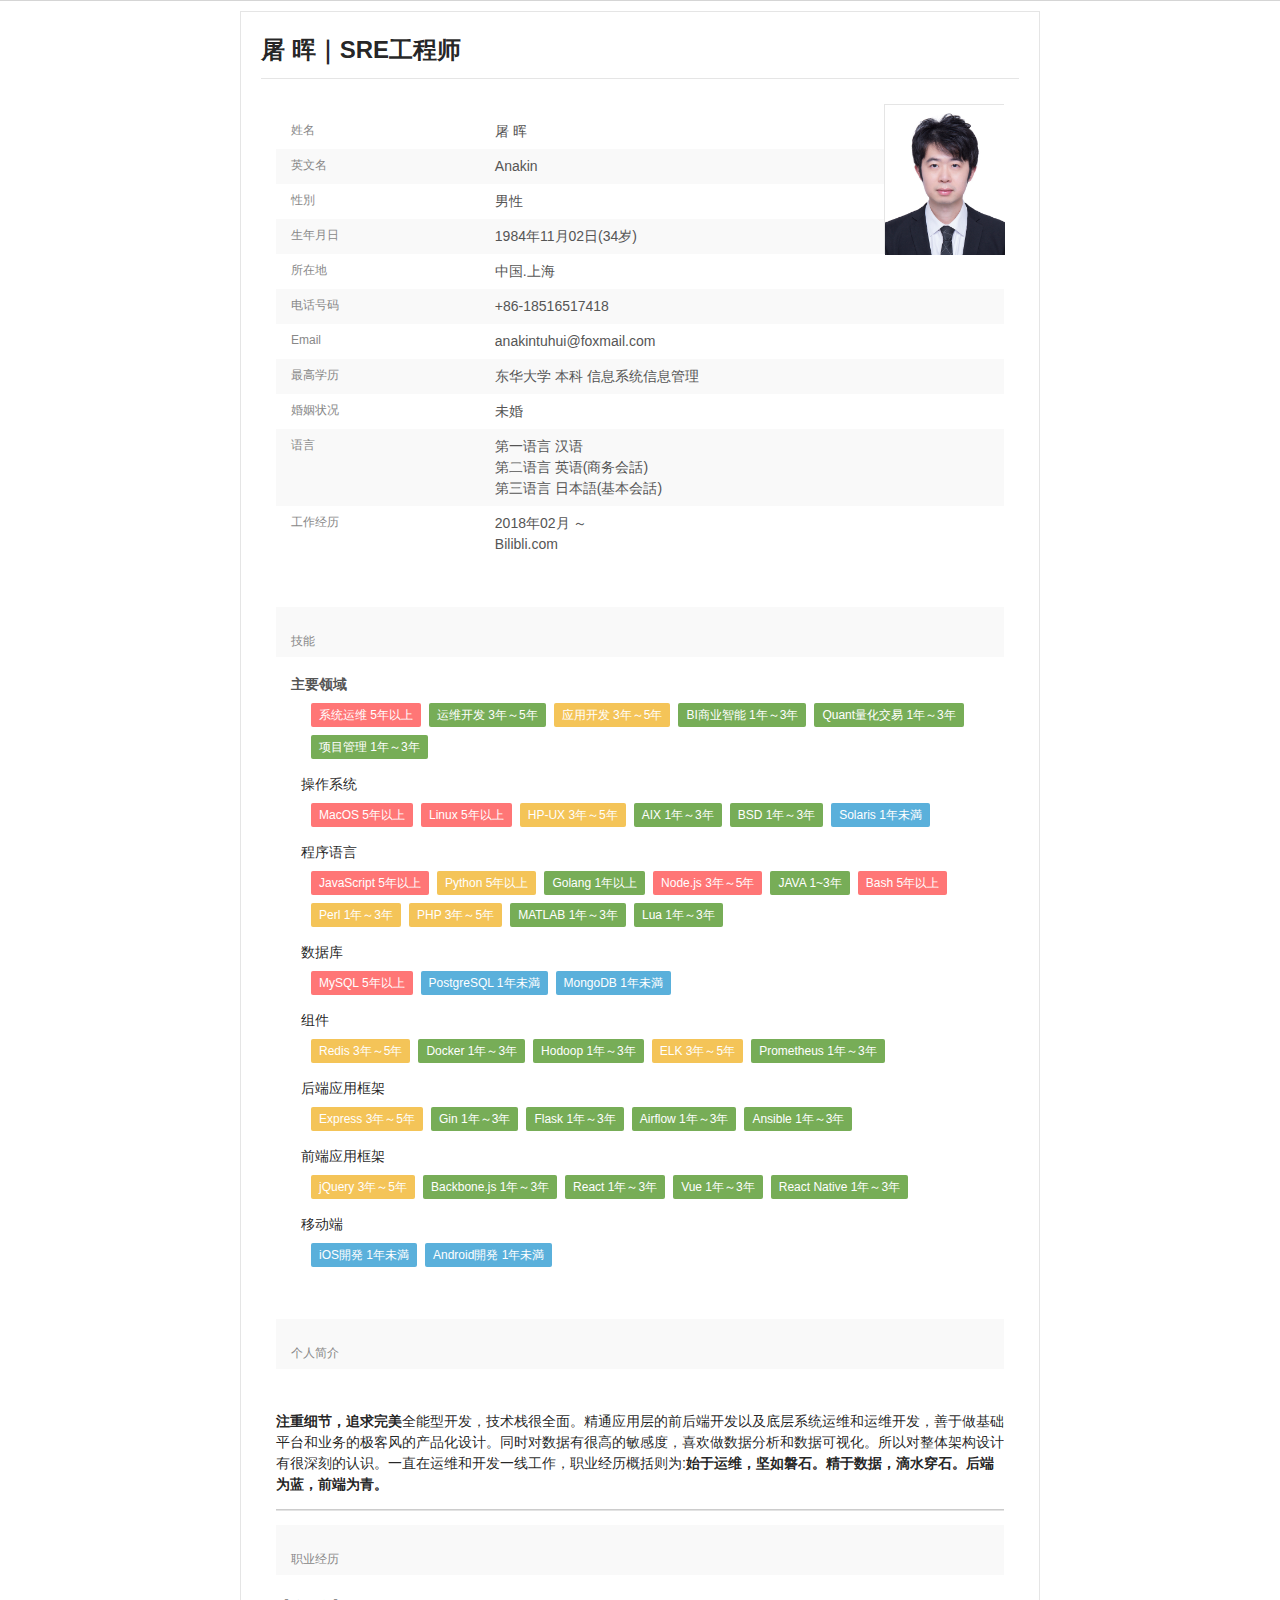
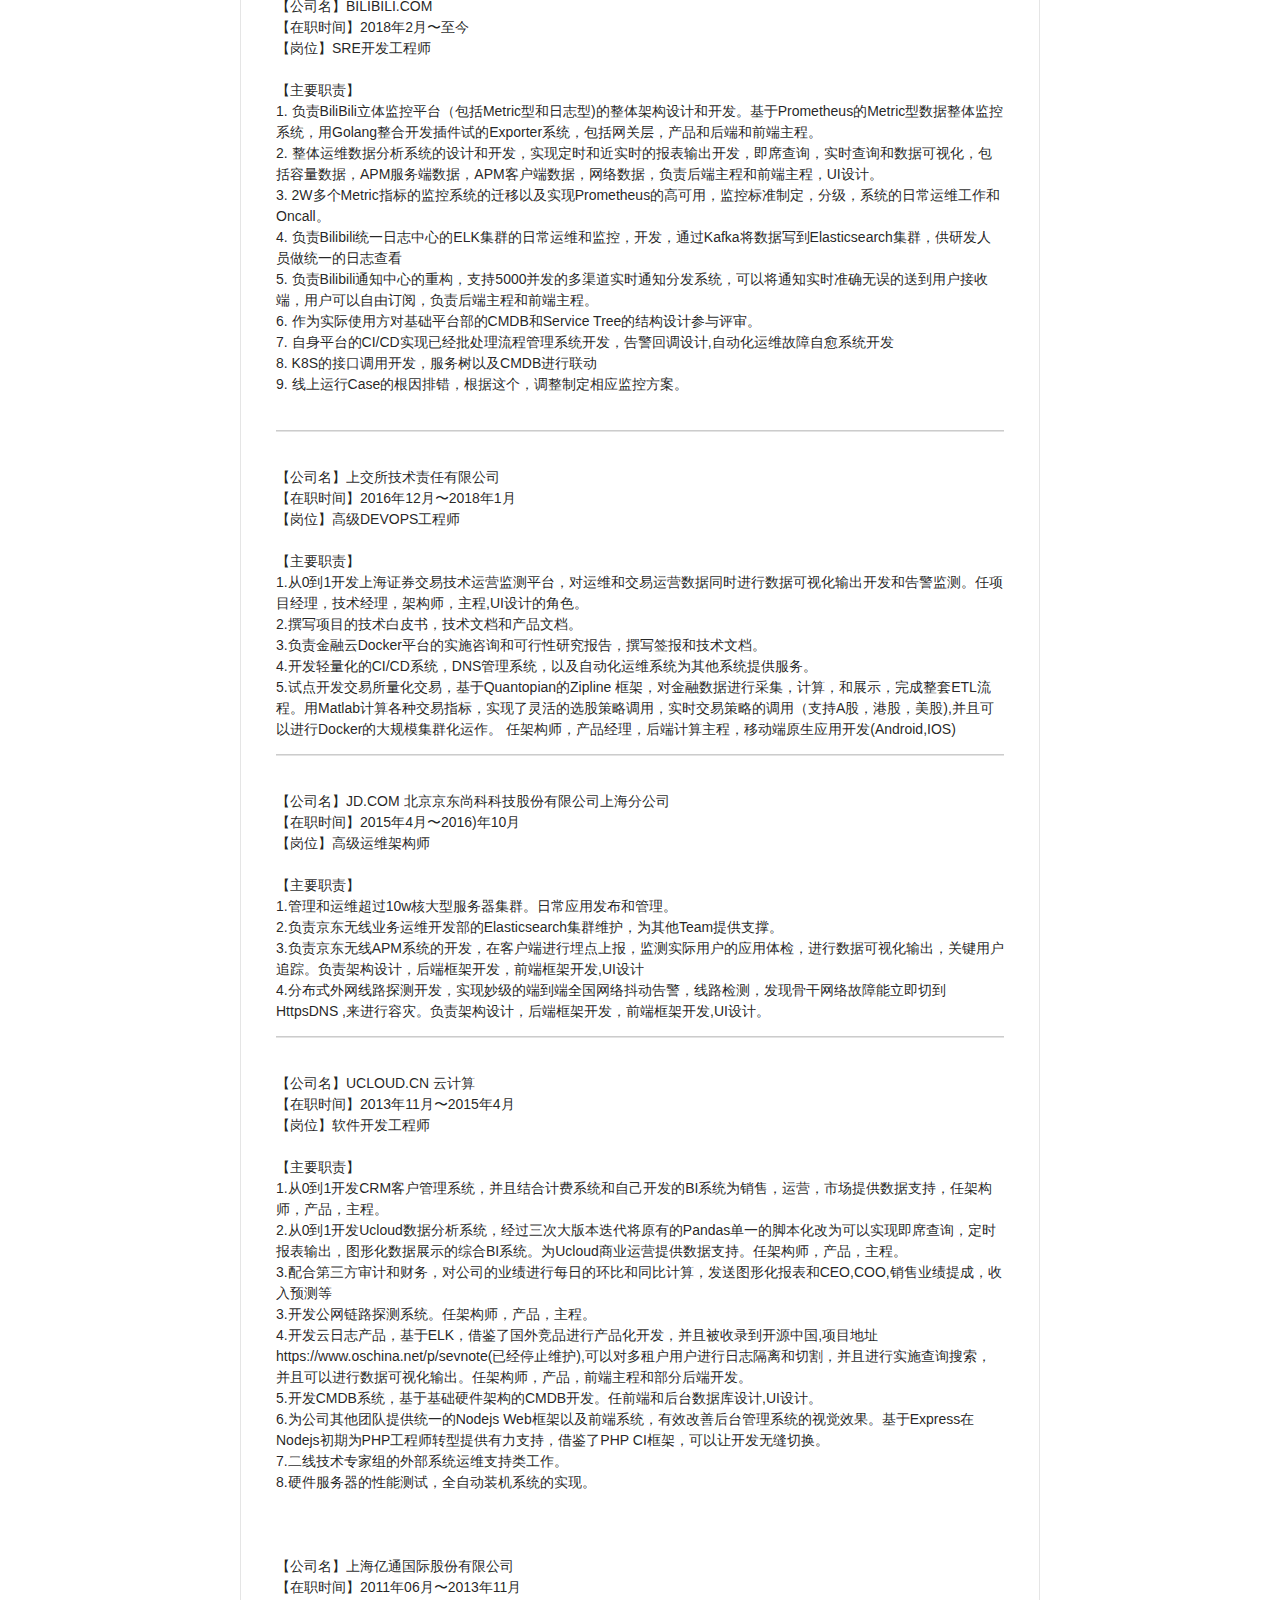
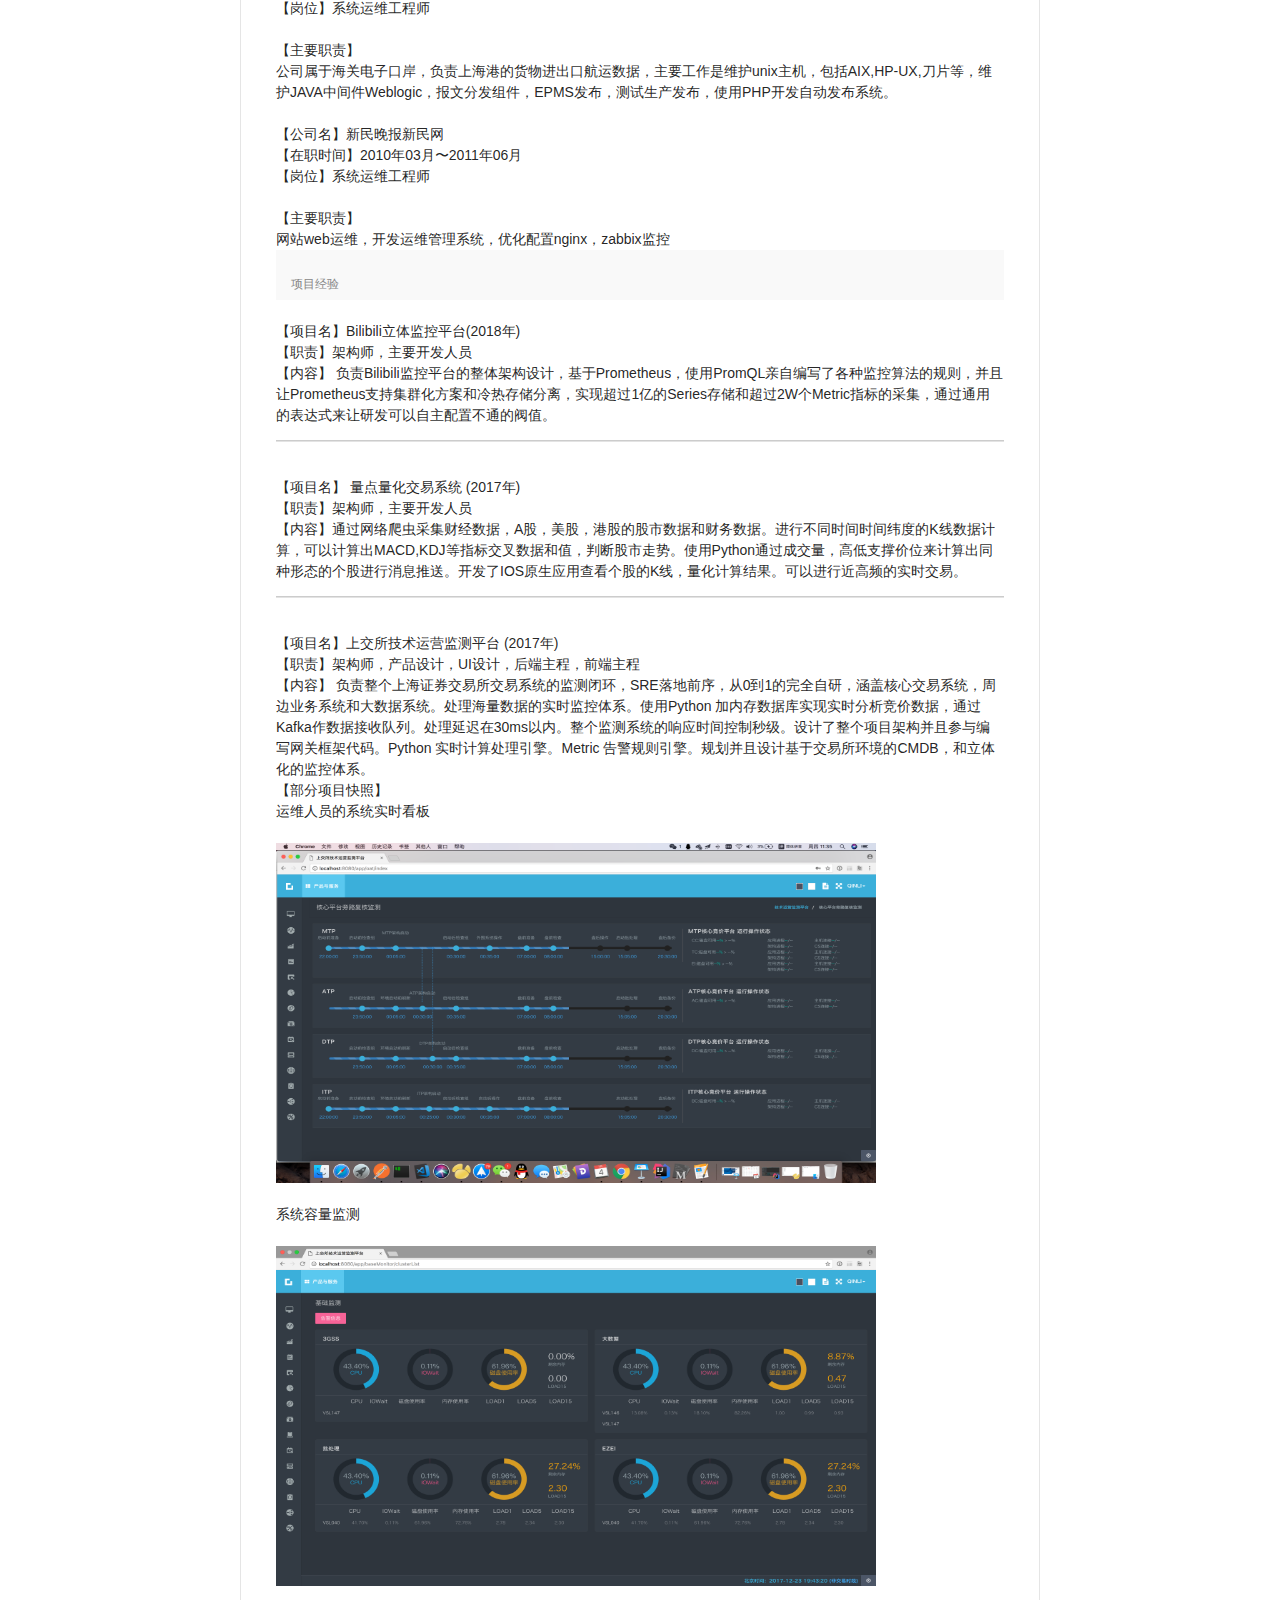
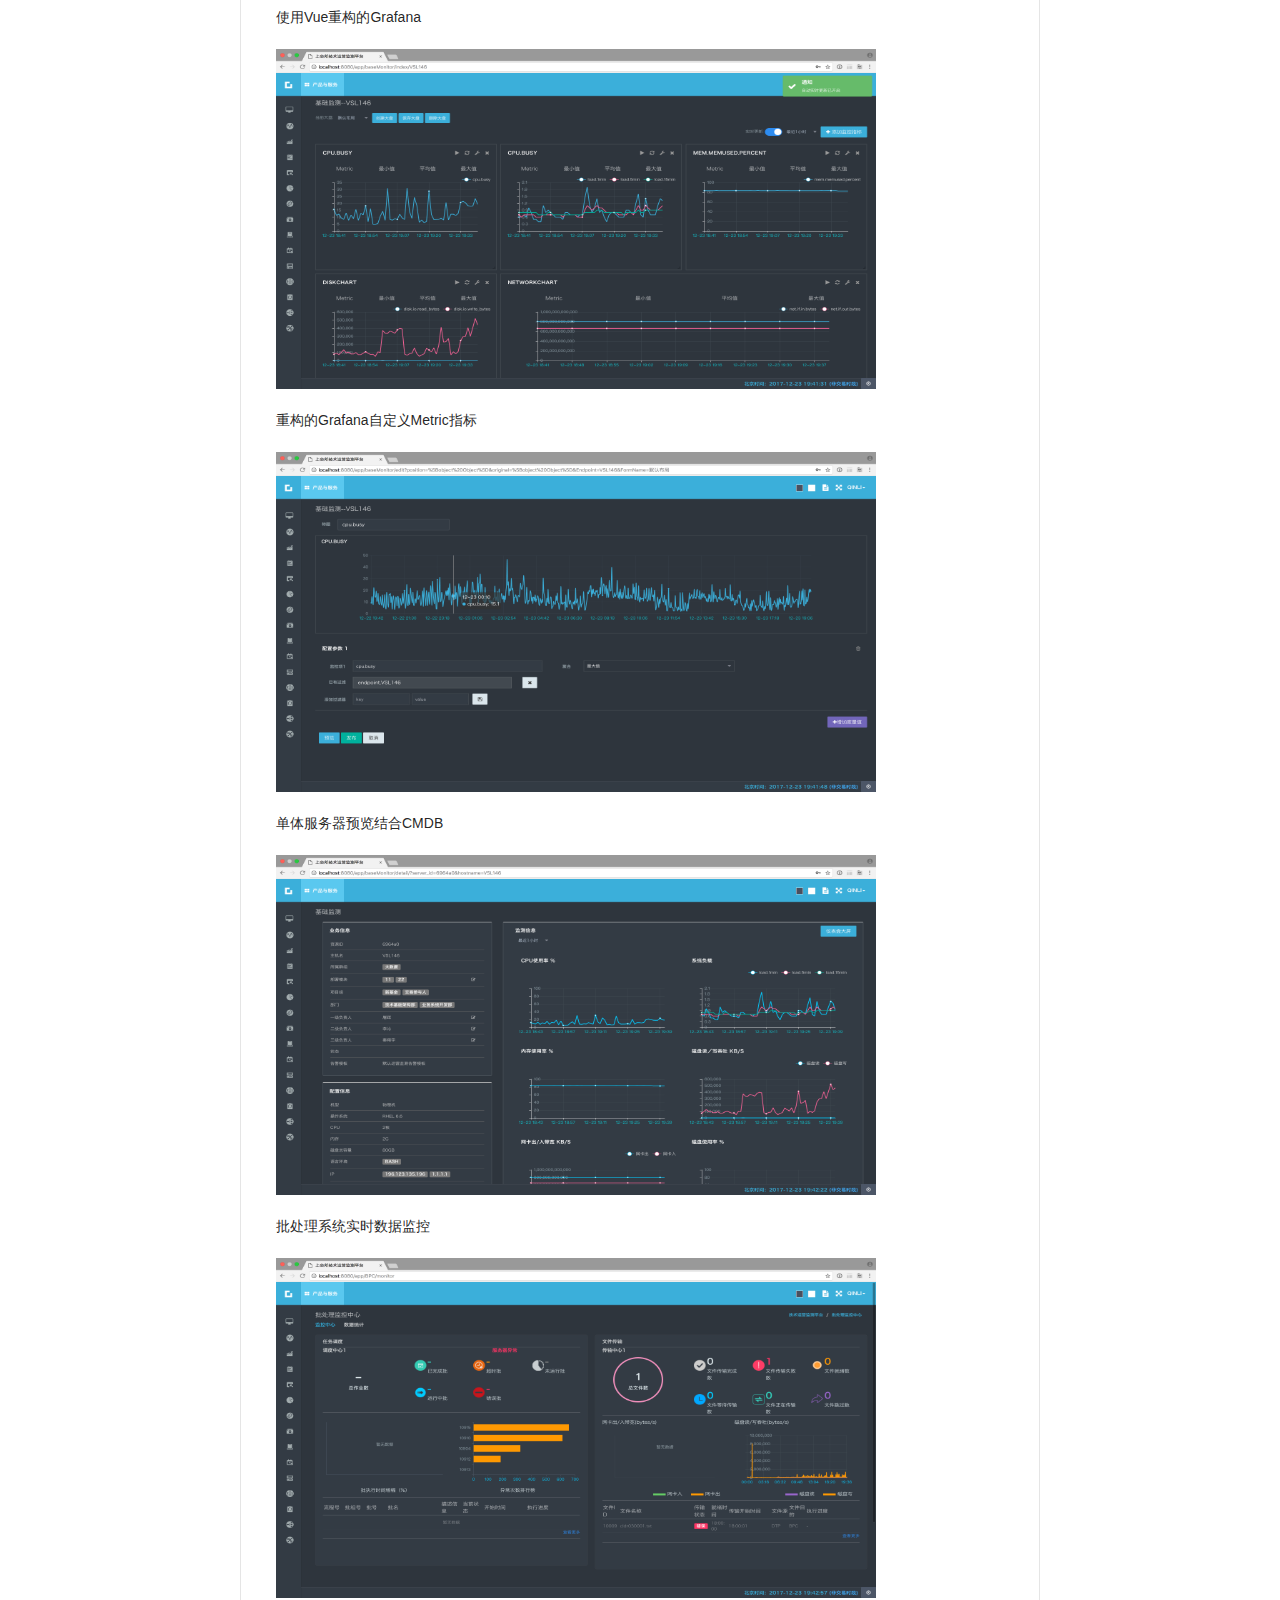
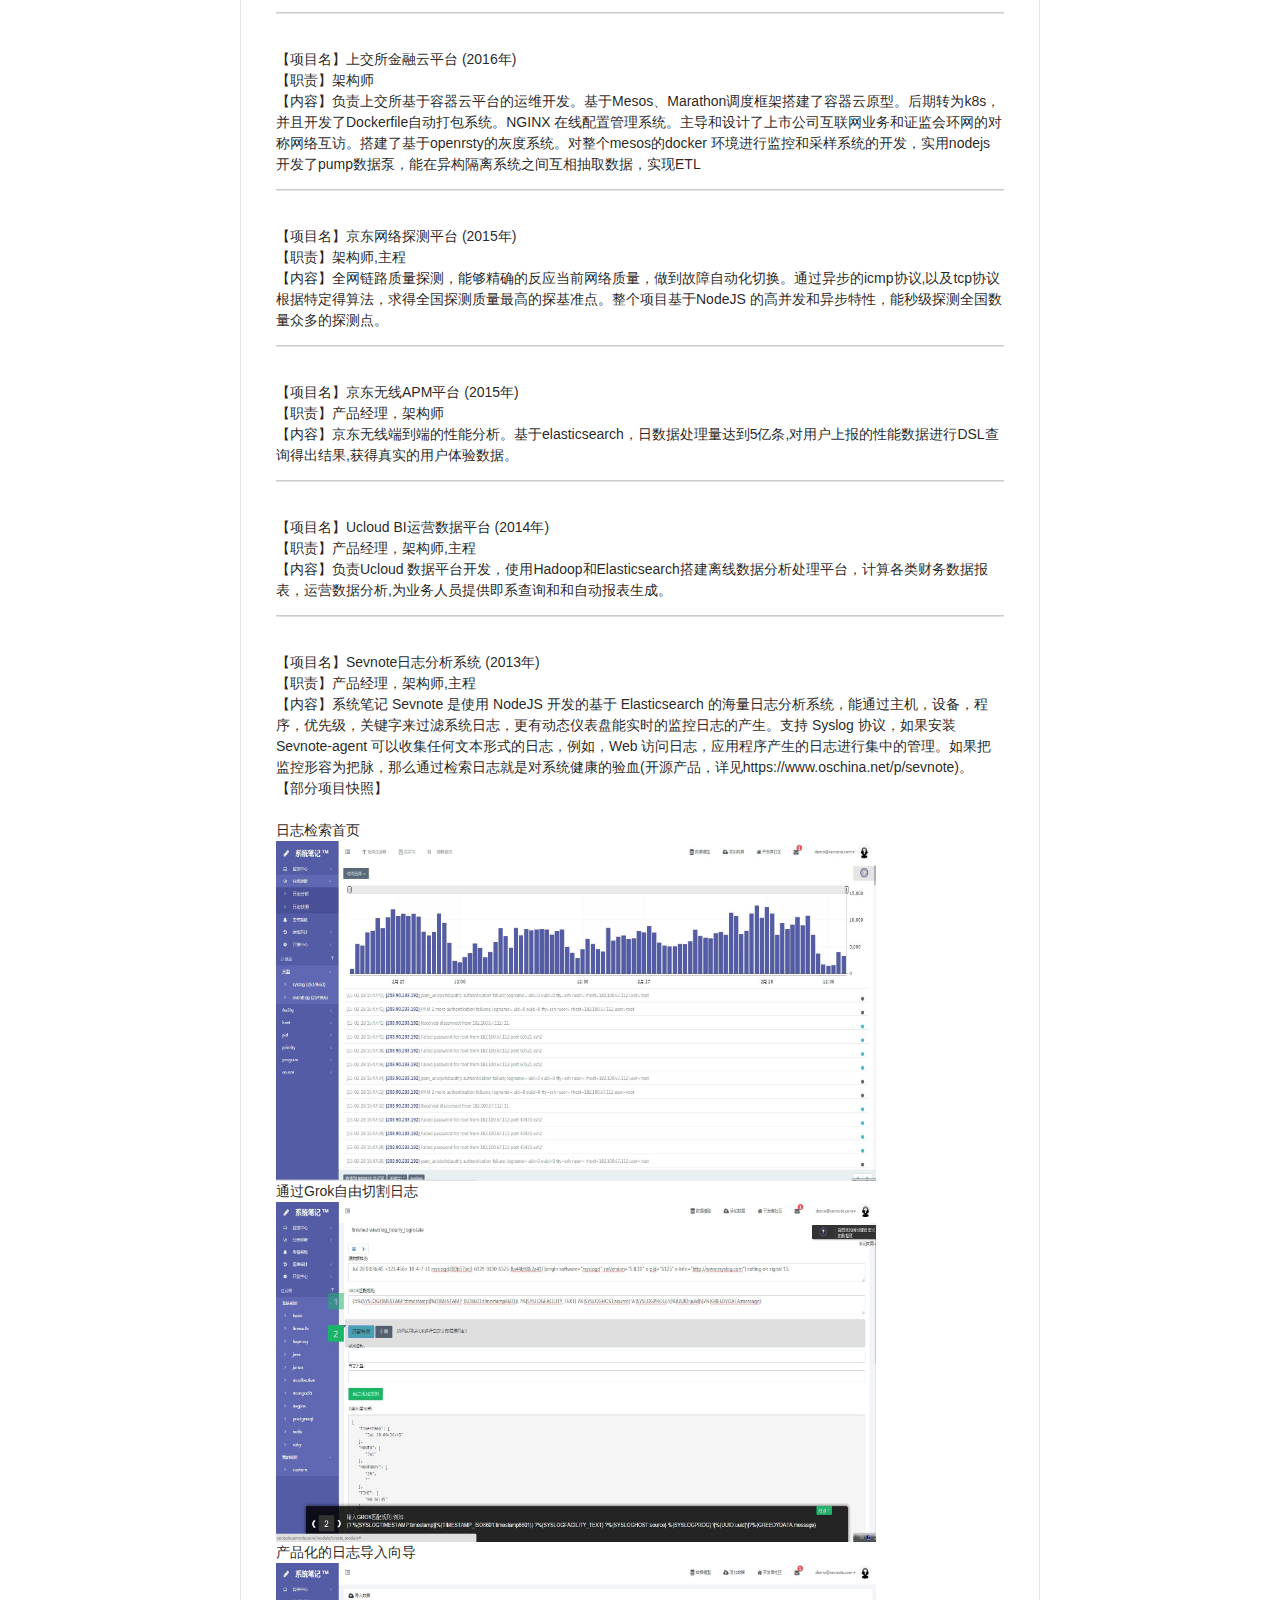
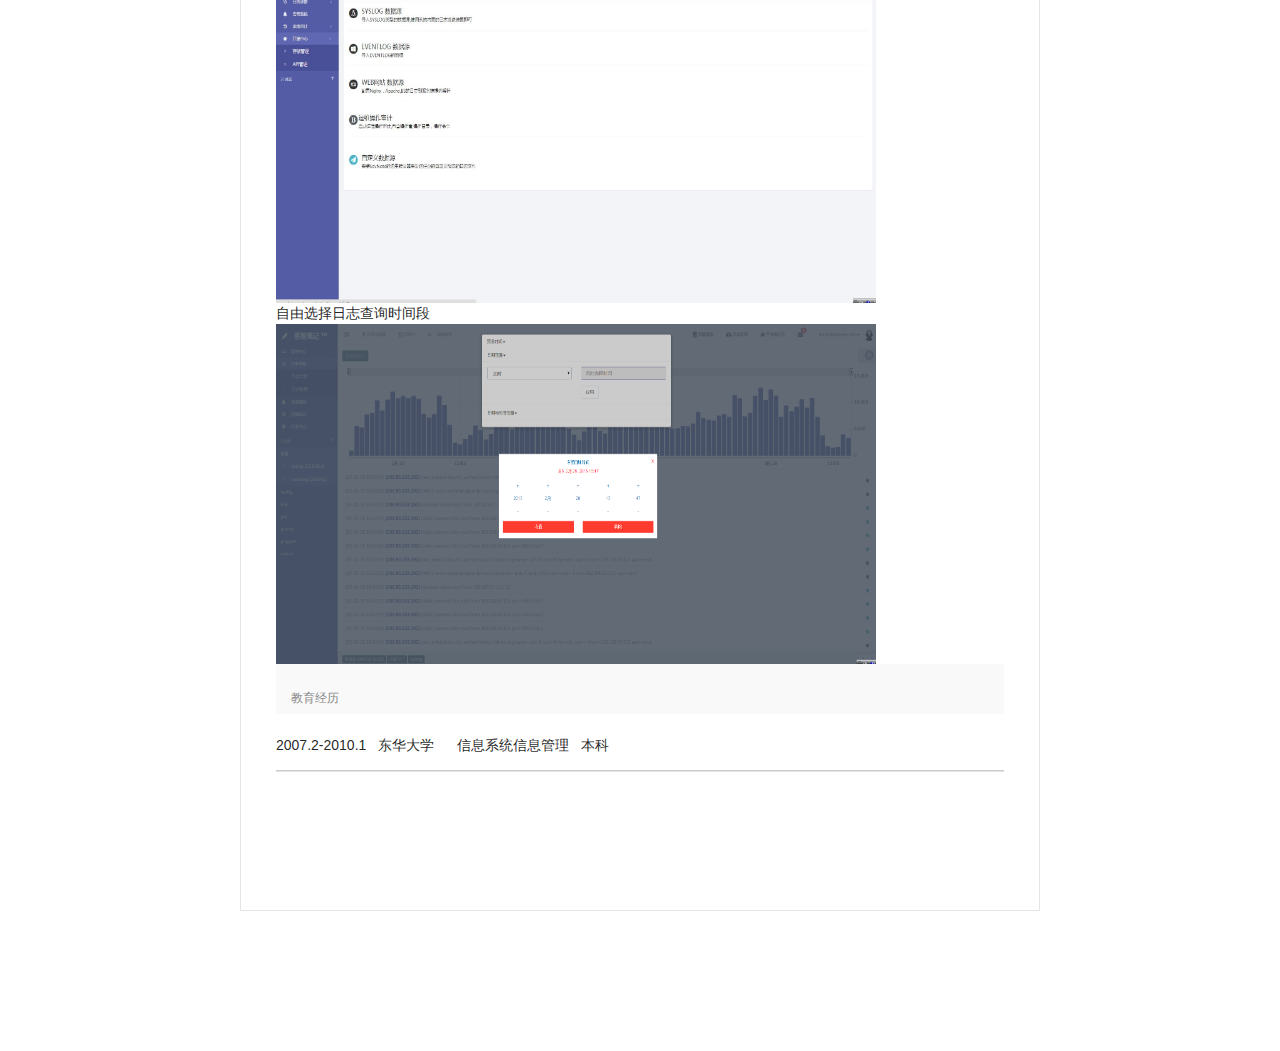
==== commit 1eccc8b2: "update" ====
--- a/index_bi.html
+++ b/index_bi.html
@@ -192,7 +192,7 @@
                         <div class="resume-detail" id="anchor-resume-detail">
                             <h2><br>个人简介<br></h2>
                                 <br><br>
-                                <b>注重细节，追求完美</b>全能型开发，精通应用层的前后端开发和底层的系统运维，对数据有很高的敏感度，善于做基础平台和业务的产品化设计。对整体架构设计有很深刻的认识。一直在开发一线负责实际产品开发工作，多年的职业经历概括则为:<b>始于运维，坚如磐石。精于数据，滴水穿石。后端为蓝，前端为青。</b><br>
+                                <b>注重细节，追求完美</b>全能型开发，技术栈很全面。精通应用层的前后端开发以及底层系统运维和运维开发，善于做基础平台和业务的极客风的产品化设计。同时对数据有很高的敏感度，喜欢做数据分析和数据可视化。所以对整体架构设计有很深刻的认识。一直在运维和开发一线工作，职业经历概括则为:<b>始于运维，坚如磐石。精于数据，滴水穿石。后端为蓝，前端为青。</b><br>
                                 <hr>
                                 <h2><br>职业经历</br></h2>
                                 <br>【公司名】BILIBILI.COM
@@ -204,10 +204,10 @@
                                 3. 2W多个Metric指标的监控系统的迁移以及实现Prometheus的高可用，监控标准制定，分级，系统的日常运维工作和Oncall。 <br>
                                 4. 负责Bilibili统一日志中心的ELK集群的日常运维和监控，开发，通过Kafka将数据写到Elasticsearch集群，供研发人员做统一的日志查看<br>
                                 5. 负责Bilibili通知中心的重构，支持5000并发的多渠道实时通知分发系统，可以将通知实时准确无误的送到用户接收端，用户可以自由订阅，负责后端主程和前端主程。<br>
-                                6. 基础平台部的CMDB和Service Tree设计，接口调用开发。<br>
-                                7. 和CI/CD平台进行联动，告警回调设计,实现故障自愈系统<br>
+                                6. 作为实际使用方对基础平台部的CMDB和Service Tree的结构设计参与评审。<br>
+                                7. 自身平台的CI/CD实现已经批处理流程管理系统开发，告警回调设计,自动化运维故障自愈系统开发<br>
                                 8. K8S的接口调用开发，服务树以及CMDB进行联动<br>
-                                8. 线上运行Case的根因排错，根据这个，调整制定相应监控方案。<br>
+                                9. 线上运行Case的根因排错，根据这个，调整制定相应监控方案。<br>
                                 <br>
                                 <hr>
                                 <br>【公司名】上交所技术责任有限公司
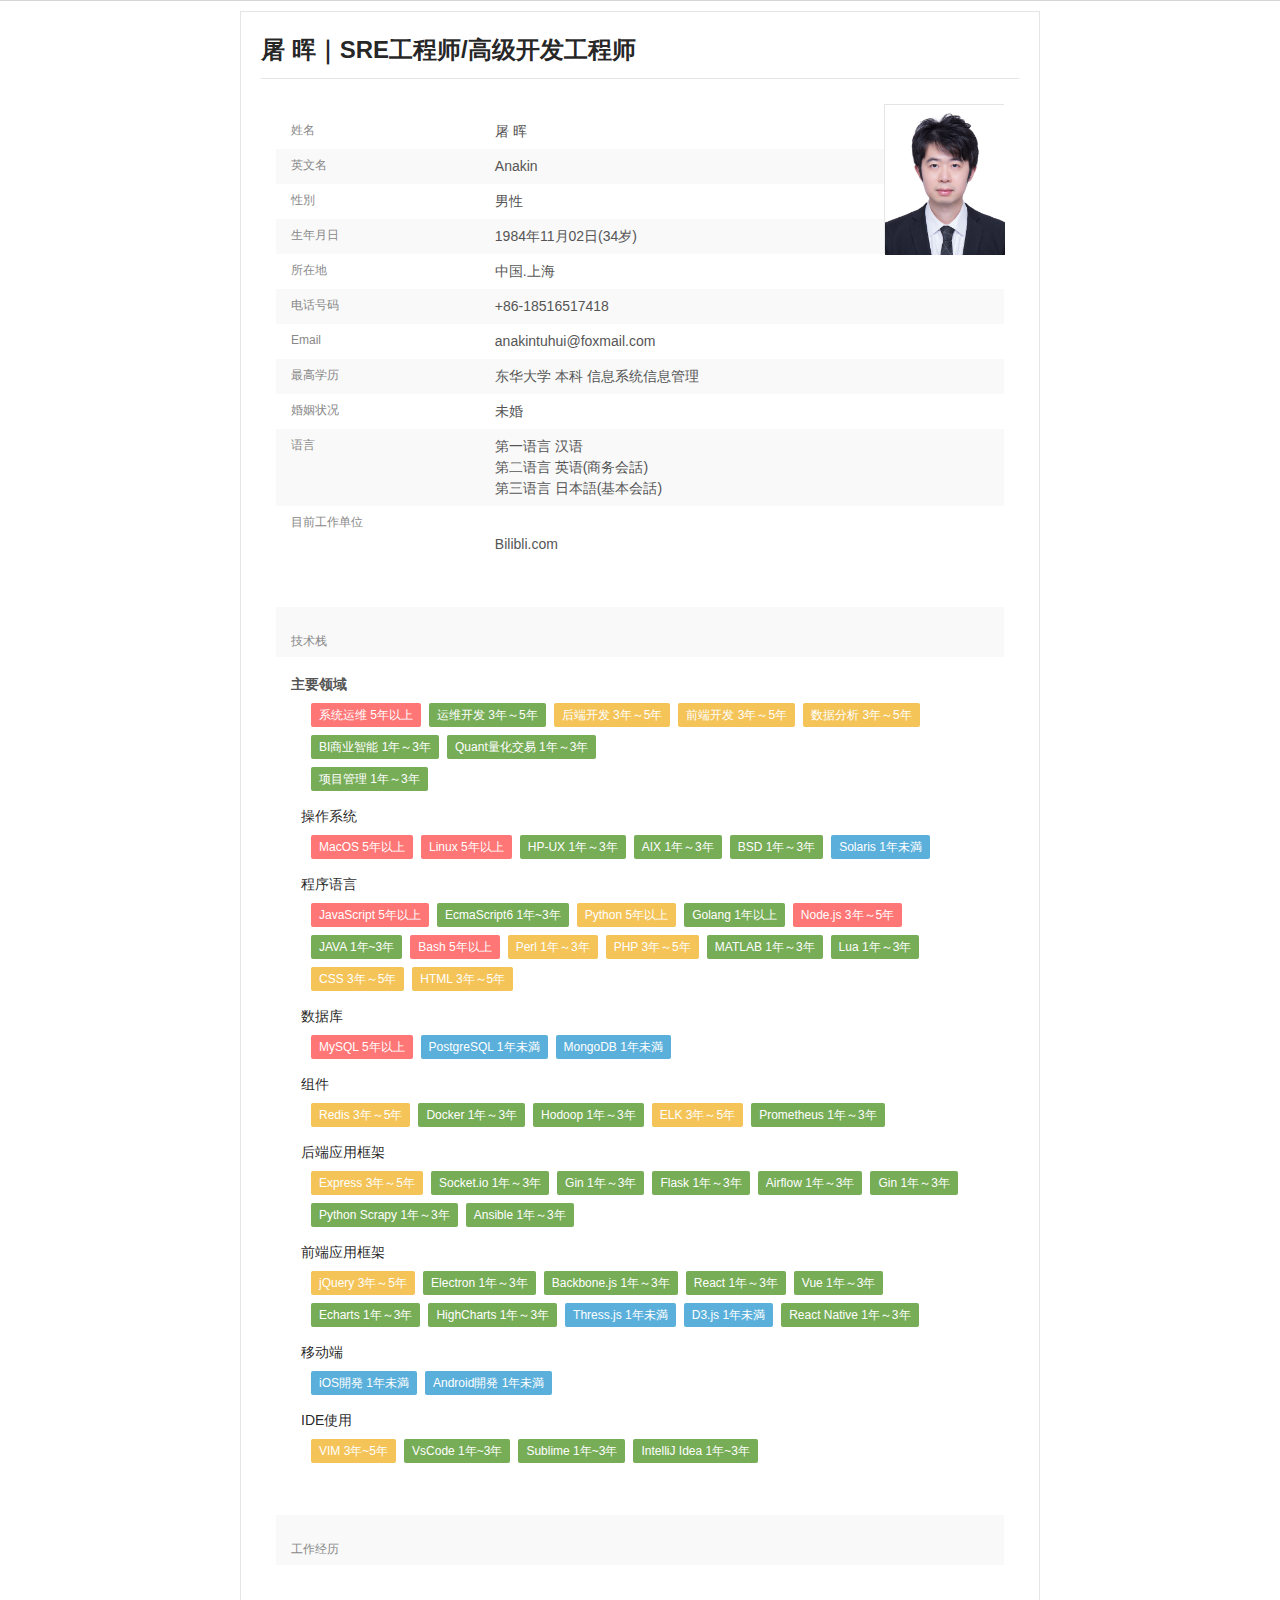
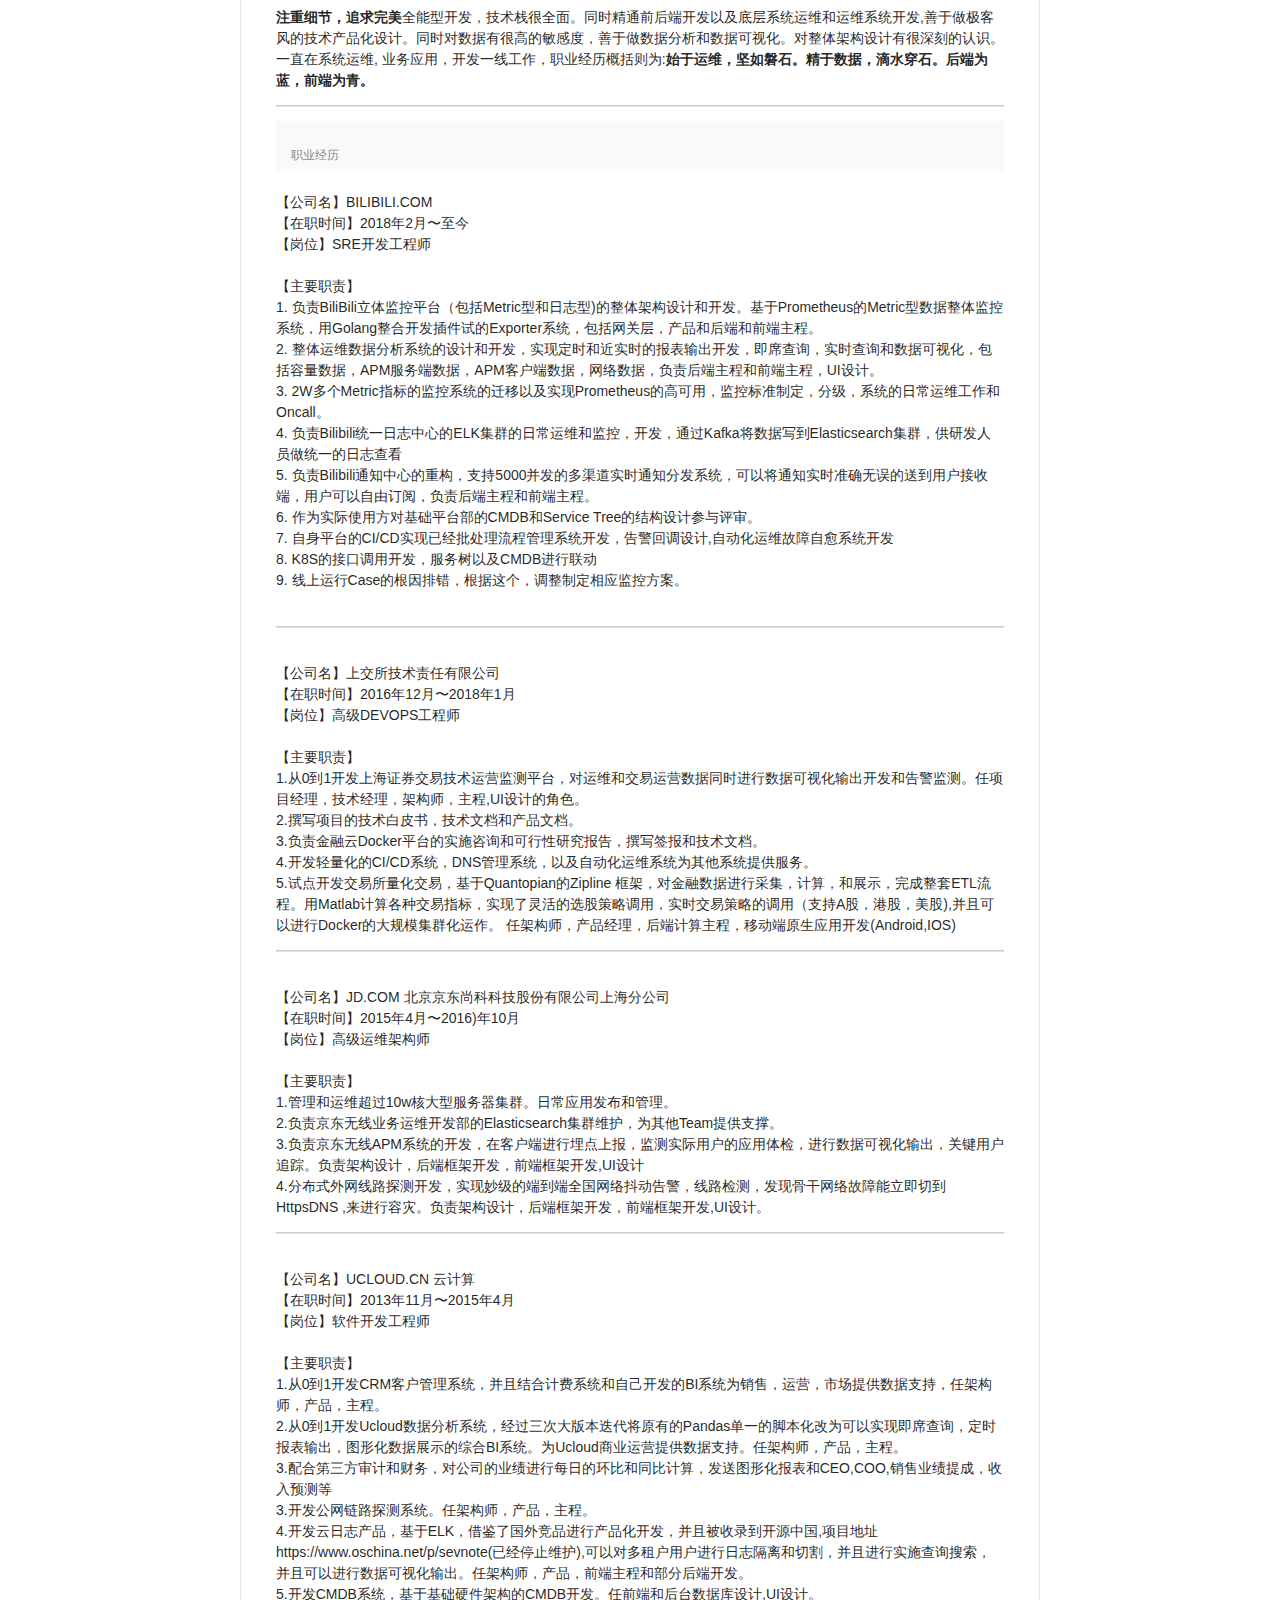
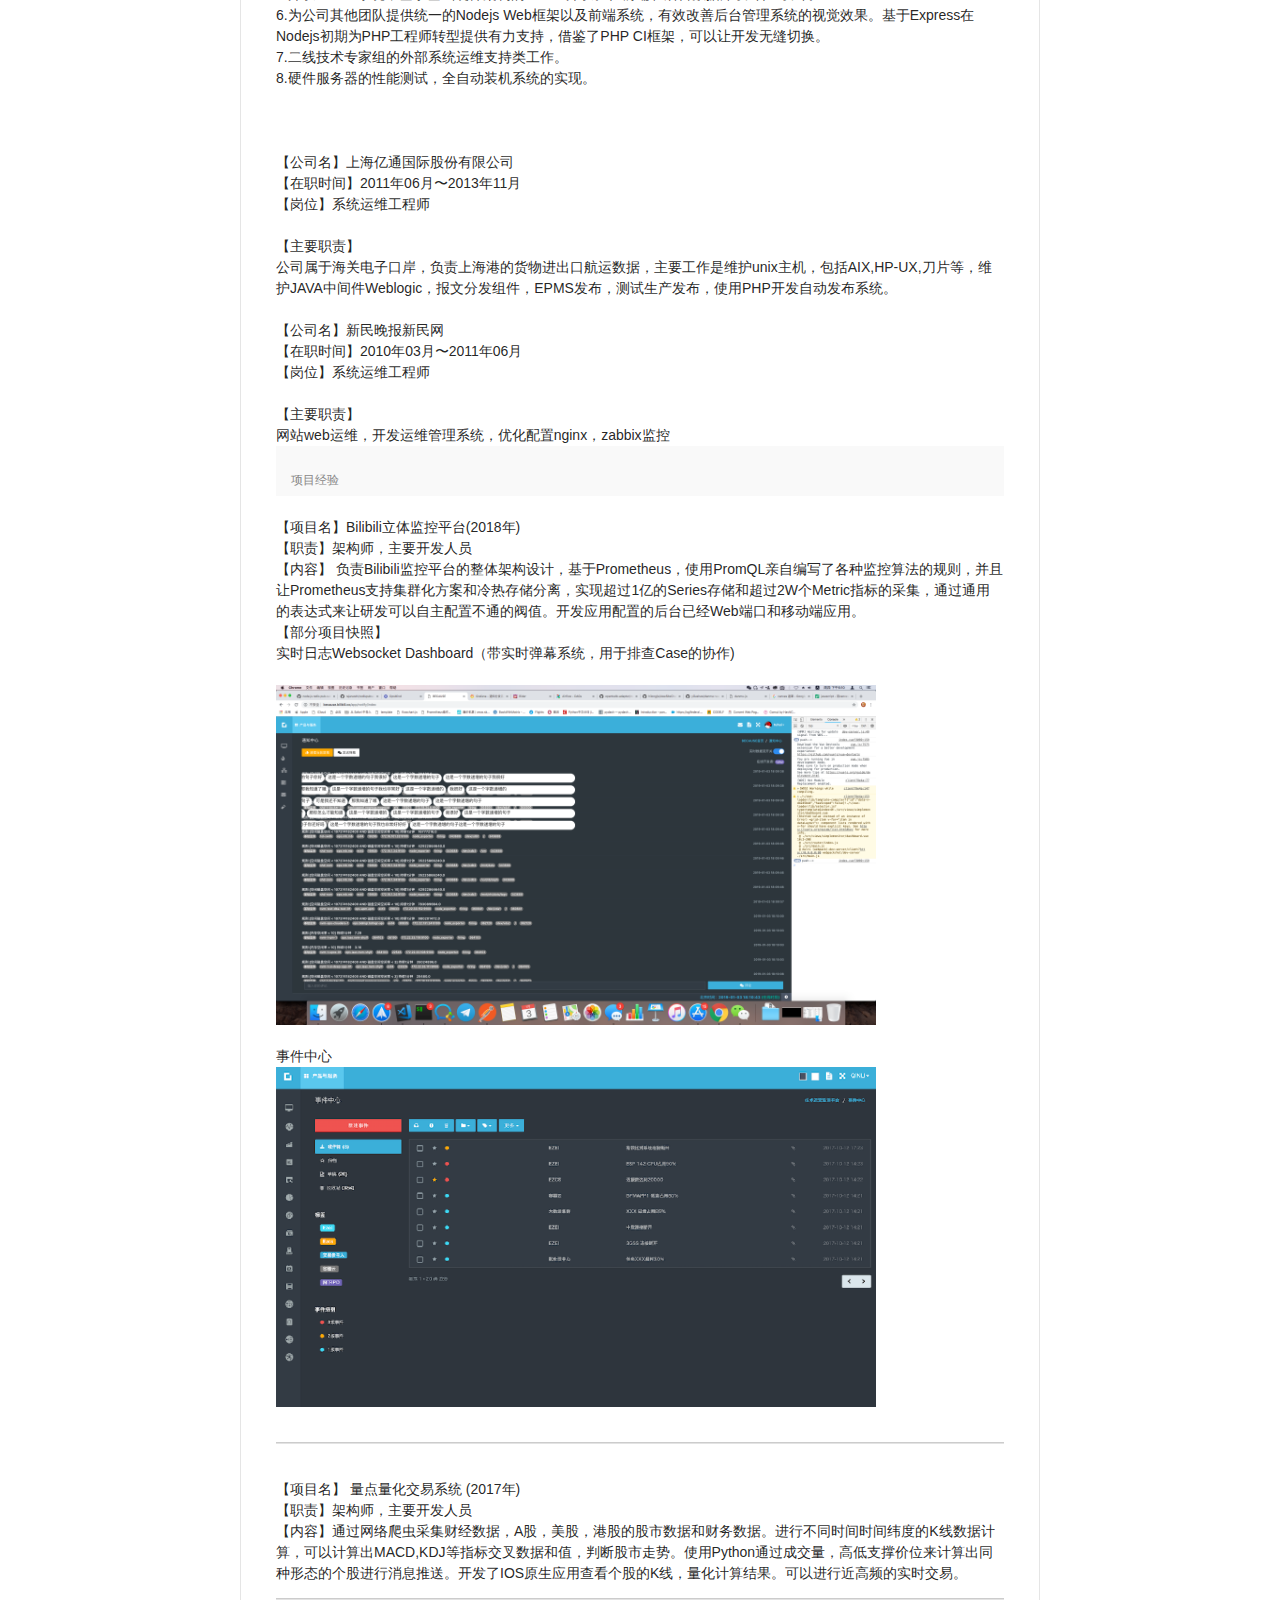
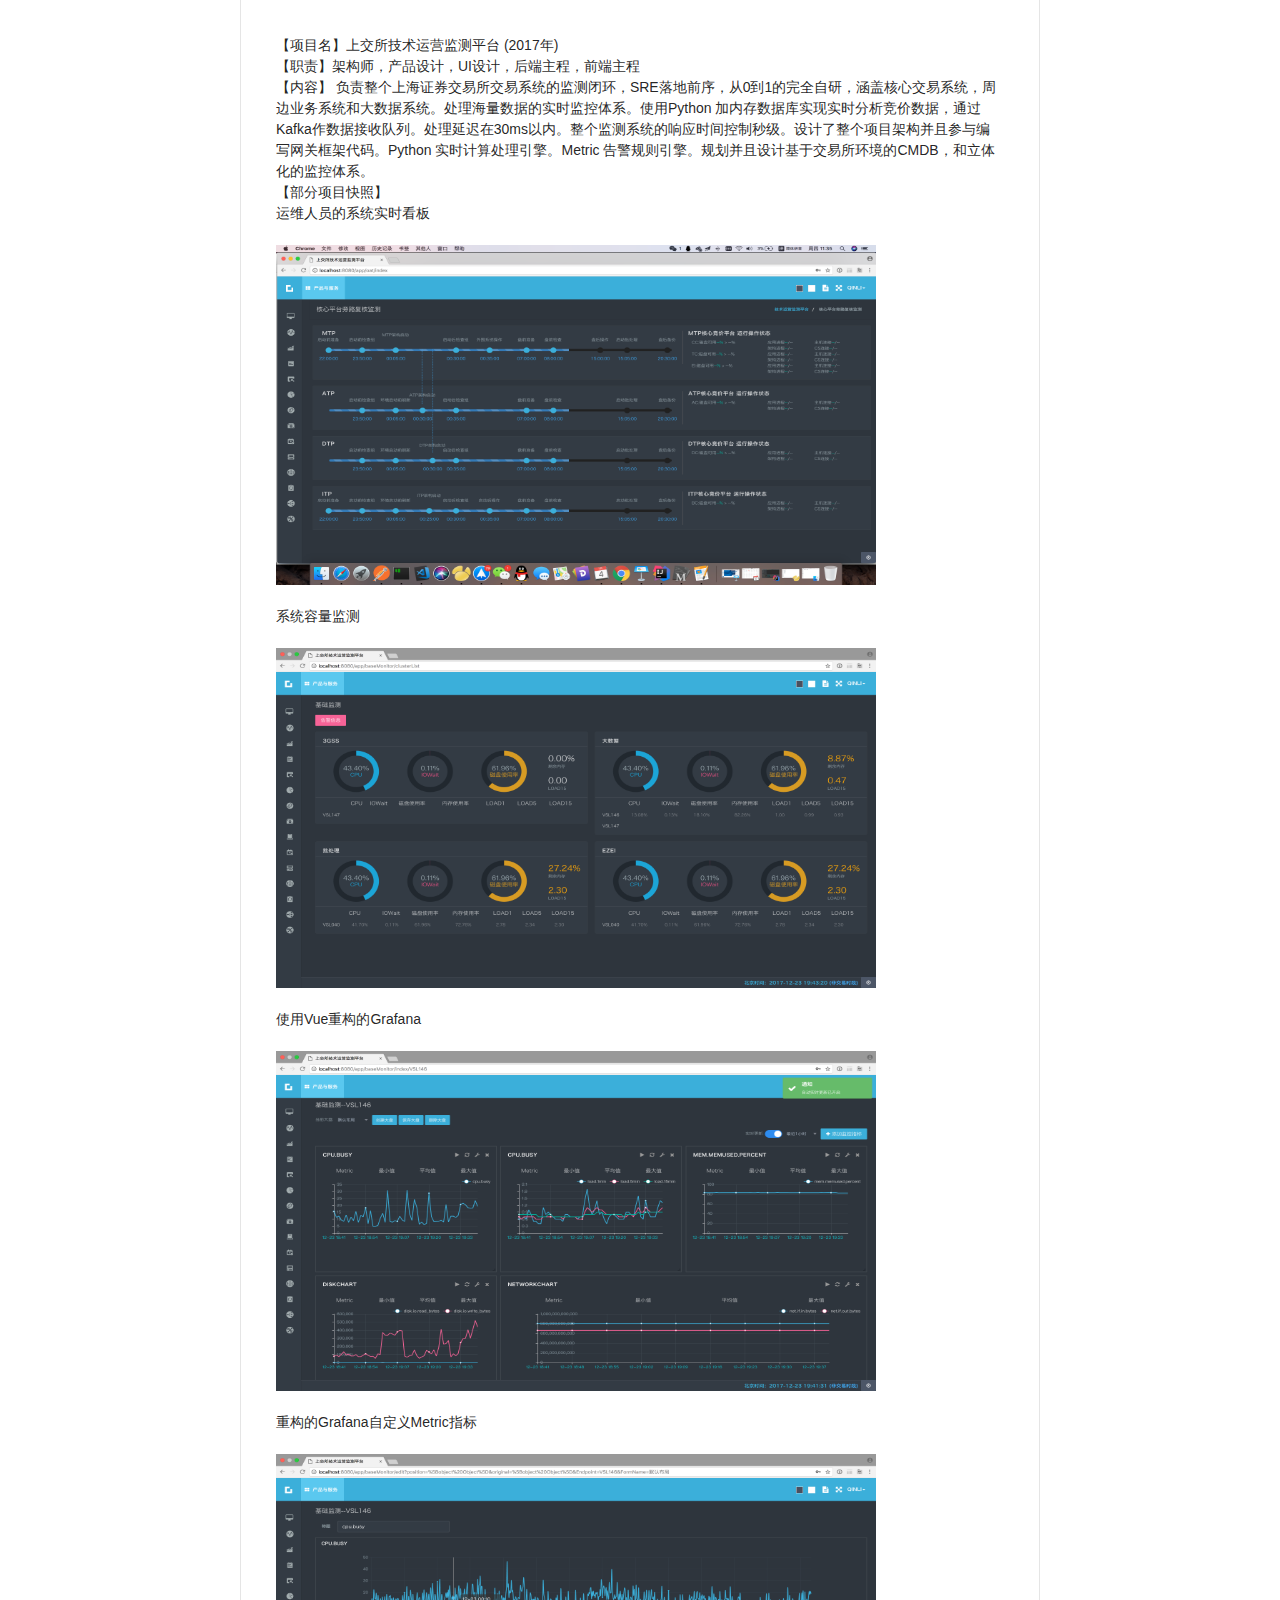
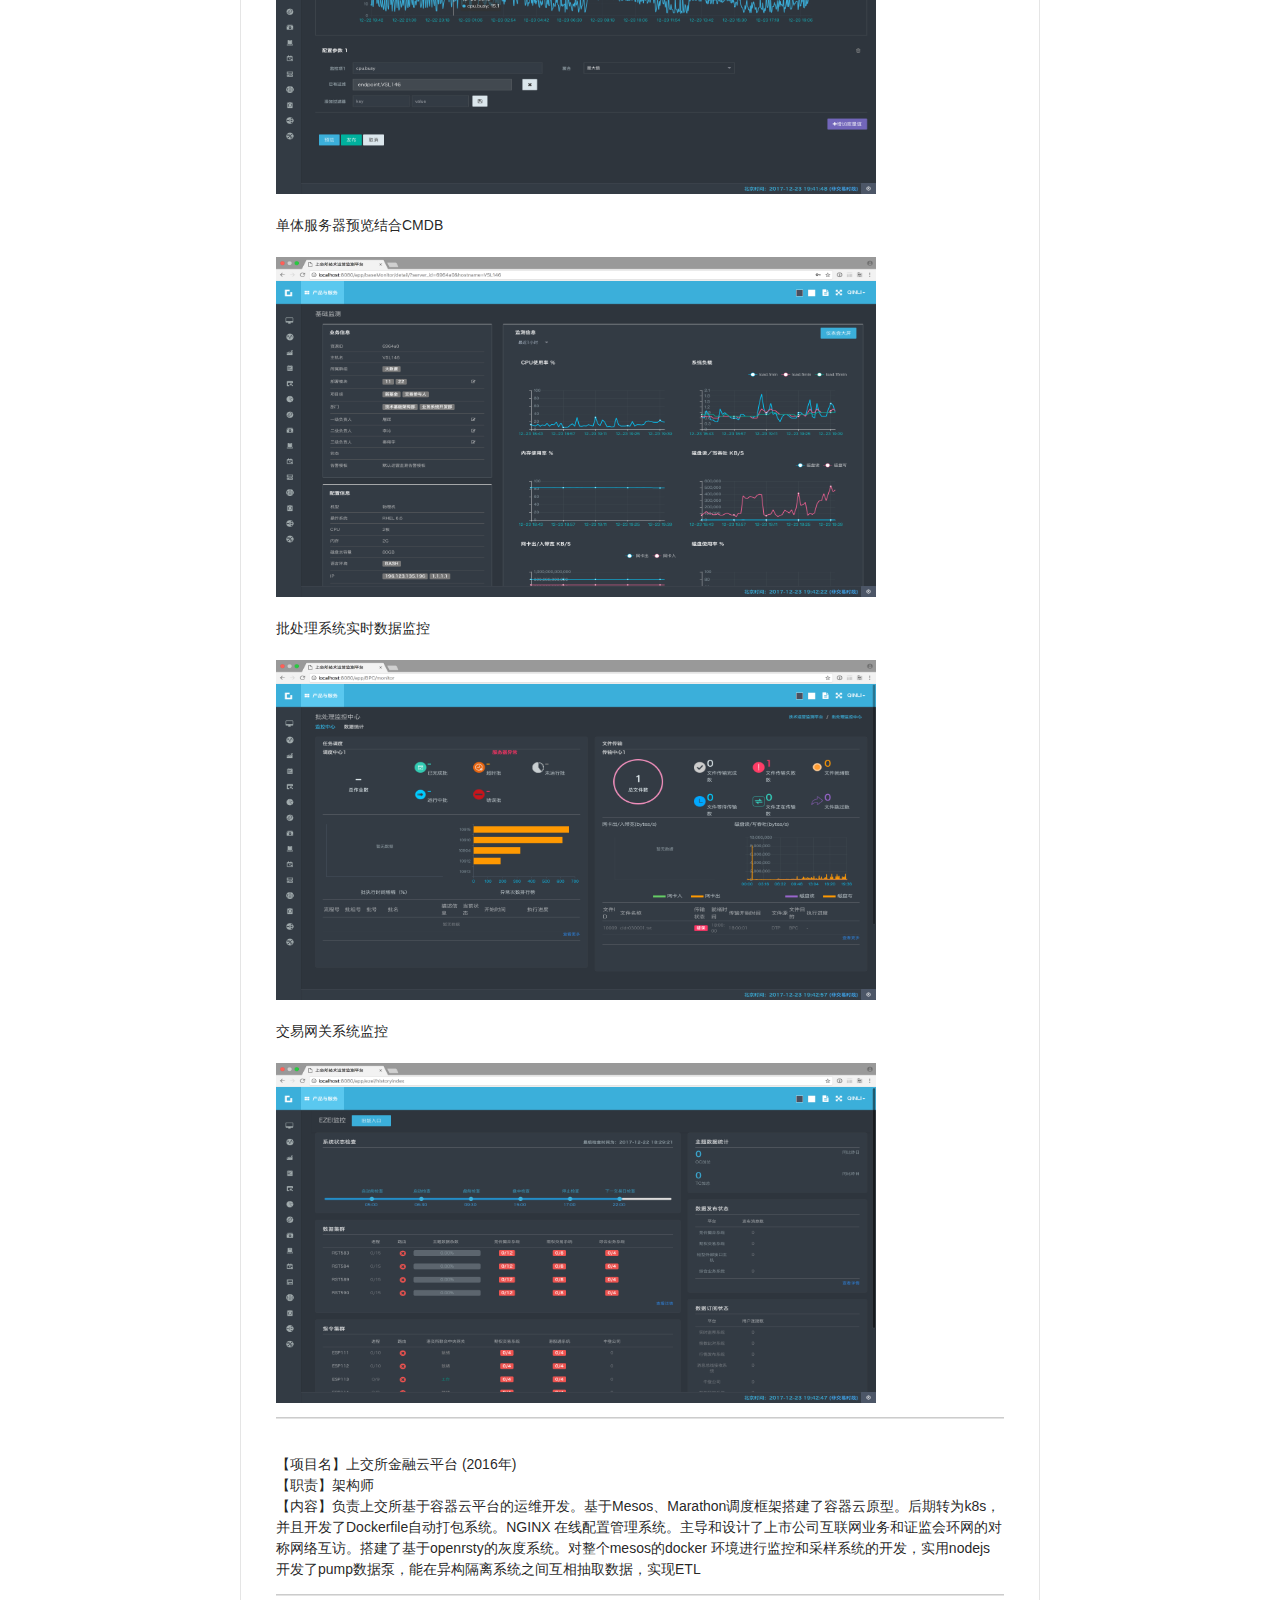
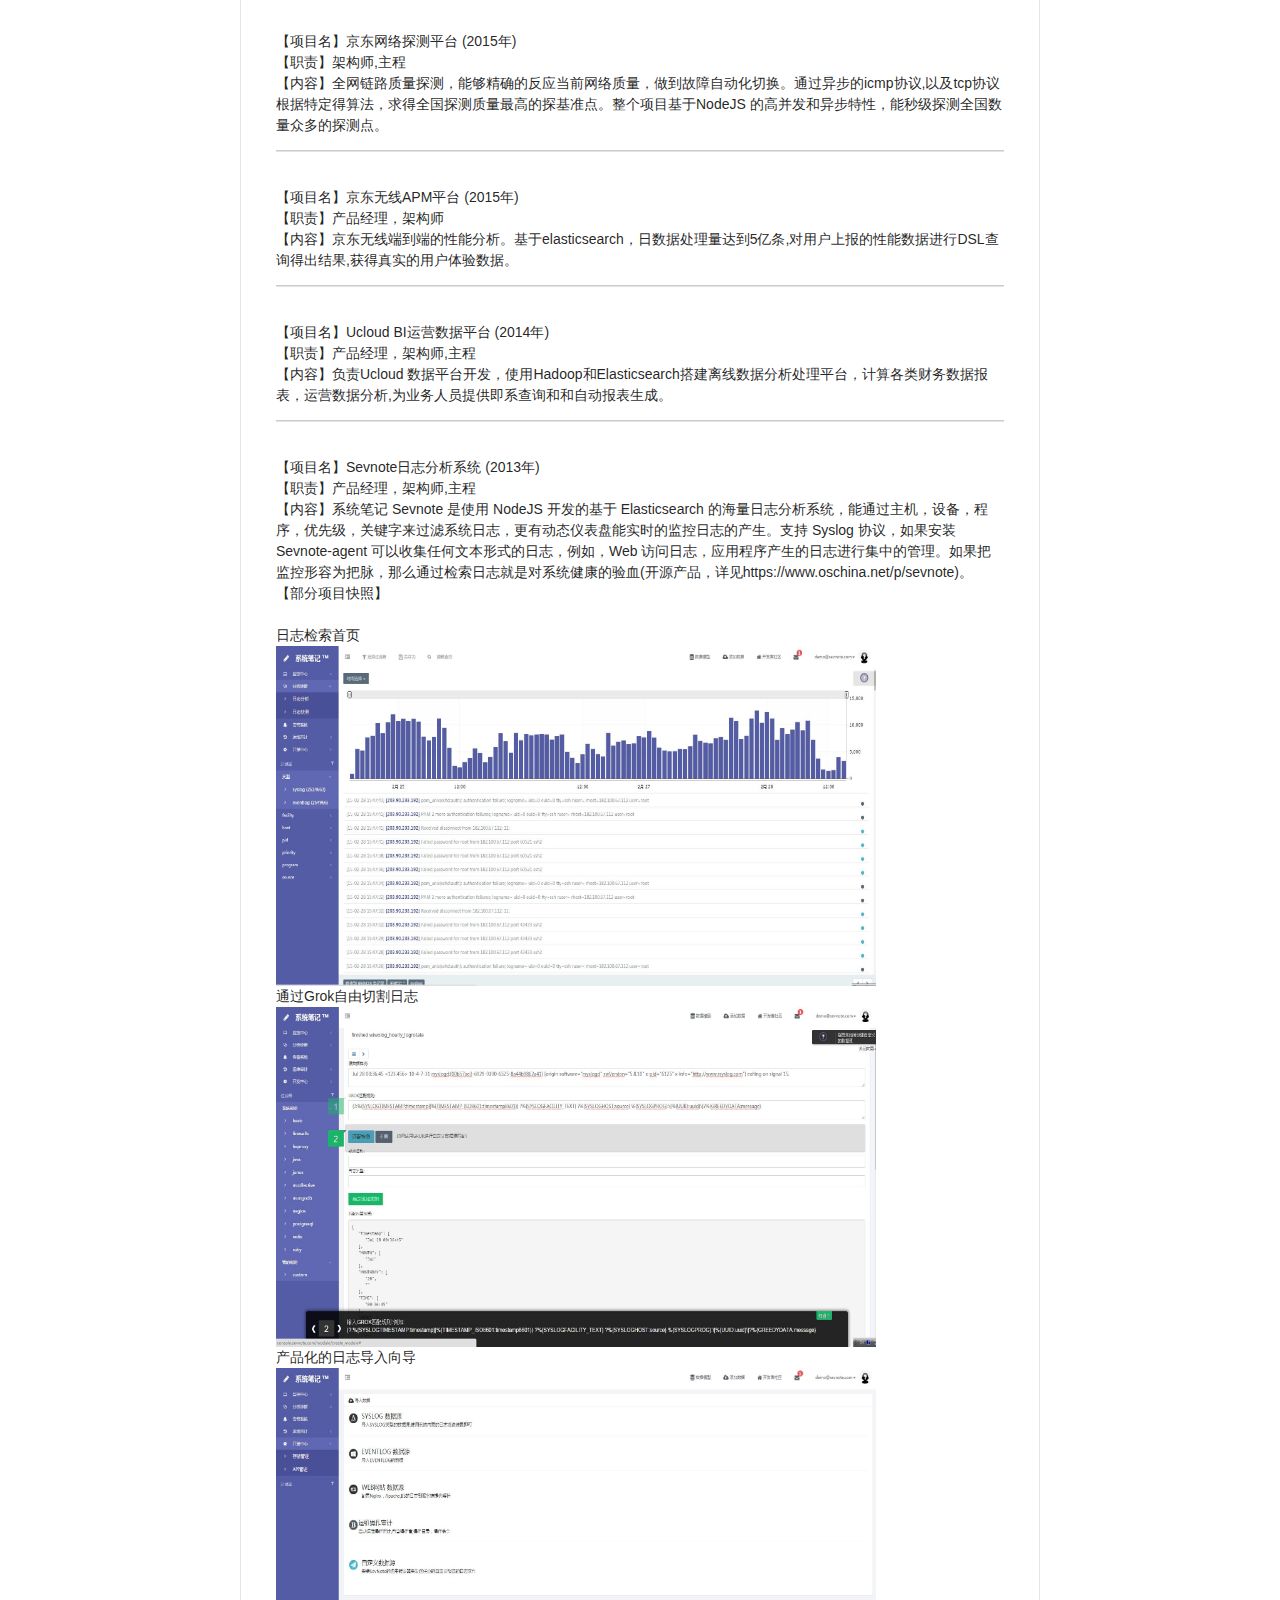
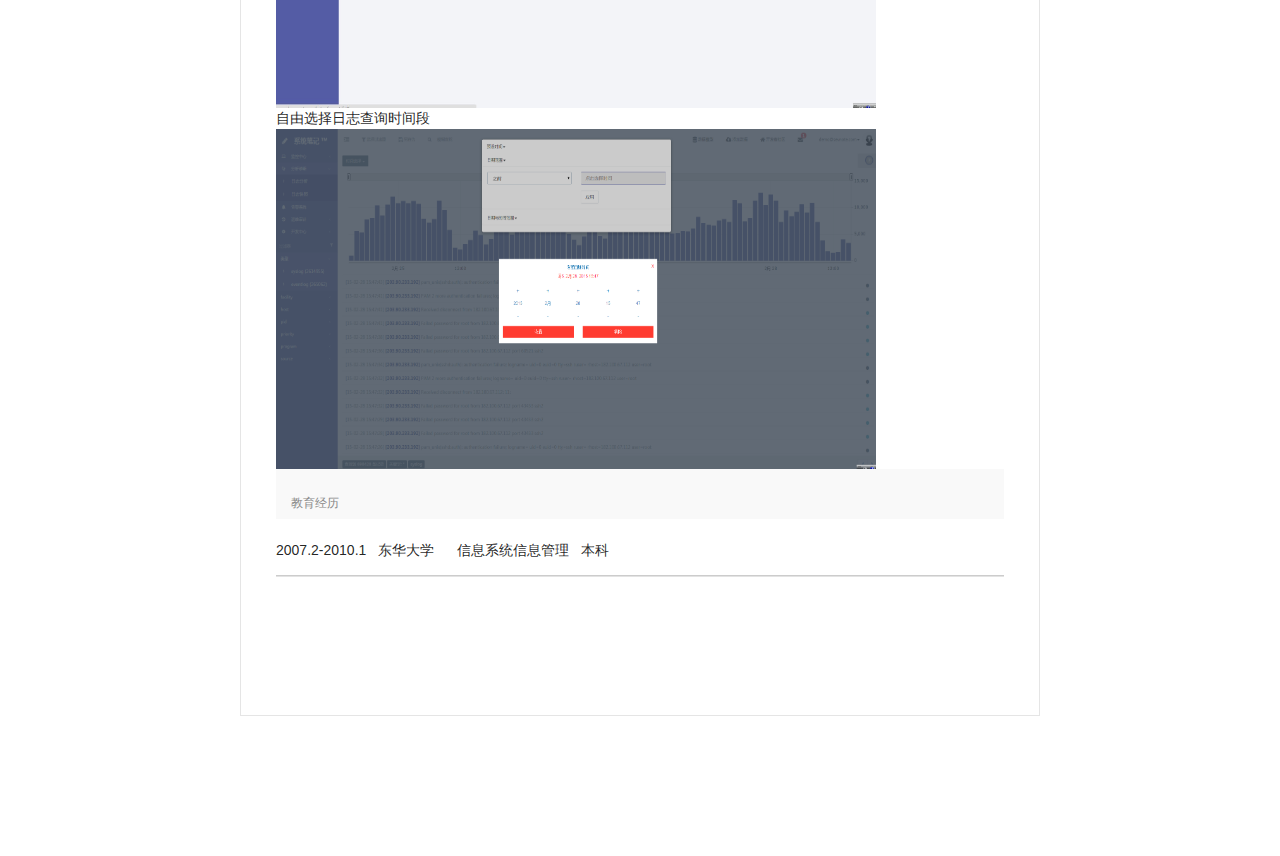
==== commit 07b9b822: "update" ====
--- a/index_bi.html
+++ b/index_bi.html
@@ -52,7 +52,7 @@
         <div id="content">
             <div id="content_cont">
                 <div class="user-profile-wrap">
-                    <div class="resume-title">屠 晖｜SRE工程师</div>
+                    <div class="resume-title">屠 晖｜SRE工程师/高级开发工程师</div>
                     <div class="resume-scroll-area">
                         <div class="resume-photo">
                             <img src="./static/image/tuhui.jpg" width="120px" height="150px" />
@@ -109,21 +109,23 @@
                                         </td>
                                     </tr>
                                     <tr>
-                                        <th>工作经历</th>
-                                        <td data-highlight="salary-and-exp-company">2018年02月 ～
+                                        <th>目前工作单位</th>
+                                        <td data-highlight="salary-and-exp-company">
                                             <br>Bilibli.com</td>
                                     </tr>
                                 </table>
                             </div>
                         </div>
                         <div class="resume-detail">
-                            <h2><br>技能</br></h2>
+                            <h2><br>技术栈</br></h2>
                             <p class="skill">
                                 <span class="high">主要领域</span>
                                     <span class="low">
                                     <span class="above-5y">系统运维 5年以上</span>
                                     <span class="between-1y-3y">运维开发 3年～5年</span>
-                                    <span class="between-3y-5y">应用开发 3年～5年</span>
+                                    <span class="between-3y-5y">后端开发 3年～5年</span>
+                                    <span class="between-3y-5y">前端开发 3年～5年</span>
+                                    <span class="between-3y-5y">数据分析 3年～5年</span>
                                     <span class="between-1y-3y">BI商业智能 1年～3年</span>
                                     <span class="between-1y-3y">Quant量化交易 1年～3年</span>
                                 </span>
@@ -134,7 +136,7 @@
                                 <span class="low">
                                     <span class="above-5y">MacOS 5年以上</span>
                                     <span class="above-5y">Linux 5年以上</span>
-                                    <span class="between-3y-5y">HP-UX 3年～5年</span>
+                                    <span class="between-1y-3y">HP-UX 1年～3年</span>
                                     <span class="between-1y-3y">AIX 1年～3年</span>
                                     <span class="between-1y-3y">BSD 1年～3年</span>
                                     <span class="below-1y">Solaris 1年未満</span>
@@ -142,15 +144,18 @@
                                 <span class="middle">程序语言</span>
                                 <span class="low">
                                     <span class="above-5y">JavaScript 5年以上</span>
+                                    <span class="between-1y-3y">EcmaScript6 1年~3年</span>
                                     <span class="between-3y-5y">Python 5年以上</span>
                                     <span class="between-1y-3y">Golang 1年以上</span>
                                     <span class="above-5y">Node.js 3年～5年</span>
-                                    <span class="between-1y-3y">JAVA 1~3年</span>
+                                    <span class="between-1y-3y">JAVA 1年~3年</span>
                                     <span class="above-5y">Bash 5年以上</span>
                                     <span class="between-3y-5y">Perl 1年～3年</span>
                                     <span class="between-3y-5y">PHP 3年～5年</span>
                                     <span class="between-1y-3y">MATLAB 1年～3年</span>
                                     <span class="between-1y-3y">Lua 1年～3年</span>
+                                    <span class="between-3y-5y">CSS 3年～5年</span>
+                                    <span class="between-3y-5y">HTML 3年～5年</span>
                                 </span>
                                 <span class="middle">数据库</span>
                                 <span class="low">
@@ -169,30 +174,45 @@
                                 <span class="middle">后端应用框架</span>
                                 <span class="low">
                                     <span class="between-3y-5y">Express 3年～5年</span>
+                                    <span class="between-1y-3y">Socket.io 1年～3年</span>
                                     <span class="between-1y-3y">Gin 1年～3年</span>
                                     <span class="between-1y-3y">Flask 1年～3年</span>
                                     <span class="between-1y-3y">Airflow 1年～3年</span>
+                                    <span class="between-1y-3y">Gin 1年～3年</span>
+                                    <span class="between-1y-3y">Python Scrapy 1年～3年</span>
                                     <span class="between-1y-3y">Ansible 1年～3年</span>
                                 </span>
                                 <span class="middle">前端应用框架</span>
                                 <span class="low">
                                     <span class="between-3y-5y">jQuery 3年～5年</span>
+                                    <span class="between-1y-3y">Electron 1年～3年</span>
                                     <span class="between-1y-3y">Backbone.js 1年～3年</span>
                                     <span class="between-1y-3y">React 1年～3年</span>
                                     <span class="between-1y-3y">Vue 1年～3年</span>
+                                    <span class="between-1y-3y">Echarts 1年～3年</span>
+                                    <span class="between-1y-3y">HighCharts 1年～3年</span>
+                                    <span class="below-1y">Thress.js 1年未満</span>
+                                    <span class="below-1y">D3.js 1年未満</span>
                                     <span class="between-1y-3y">React Native 1年～3年</span>
                                 </span>
                                 <span class="middle">移动端</span>
                                 <span class="low">
                                     <span class="below-1y">iOS開発 1年未満</span>
                                     <span class="below-1y">Android開発 1年未満</span>
+                                </span>
+                                <span class="middle">IDE使用</span>
+                                <span class="low">
+                                    <span class="between-3y-5y">VIM 3年~5年</span>
+                                    <span class="between-1y-3y">VsCode 1年~3年</span>
+                                    <span class="between-1y-3y">Sublime 1年~3年</span>
+                                    <span class="between-1y-3y">IntelliJ Idea 1年~3年</span>
                                 </span>
                             </p>
                         </div>
                         <div class="resume-detail" id="anchor-resume-detail">
-                            <h2><br>个人简介<br></h2>
+                            <h2><br>工作经历<br></h2>
                                 <br><br>
-                                <b>注重细节，追求完美</b>全能型开发，技术栈很全面。精通应用层的前后端开发以及底层系统运维和运维开发，善于做基础平台和业务的极客风的产品化设计。同时对数据有很高的敏感度，喜欢做数据分析和数据可视化。所以对整体架构设计有很深刻的认识。一直在运维和开发一线工作，职业经历概括则为:<b>始于运维，坚如磐石。精于数据，滴水穿石。后端为蓝，前端为青。</b><br>
+                                <b>注重细节，追求完美</b>全能型开发，技术栈很全面。同时精通前后端开发以及底层系统运维和运维系统开发,善于做极客风的技术产品化设计。同时对数据有很高的敏感度，善于做数据分析和数据可视化。对整体架构设计有很深刻的认识。一直在系统运维, 业务应用，开发一线工作，职业经历概括则为:<b>始于运维，坚如磐石。精于数据，滴水穿石。后端为蓝，前端为青。</b><br> 
                                 <hr>
                                 <h2><br>职业经历</br></h2>
                                 <br>【公司名】BILIBILI.COM
@@ -261,7 +281,12 @@
                                 <h2><br>项目经验</br></h2>
                                 <br> 【项目名】Bilibili立体监控平台(2018年)
                                 <br> 【职责】架构师，主要开发人员
-                                <br> 【内容】 负责Bilibili监控平台的整体架构设计，基于Prometheus，使用PromQL亲自编写了各种监控算法的规则，并且让Prometheus支持集群化方案和冷热存储分离，实现超过1亿的Series存储和超过2W个Metric指标的采集，通过通用的表达式来让研发可以自主配置不通的阀值。
+                                <br> 【内容】 负责Bilibili监控平台的整体架构设计，基于Prometheus，使用PromQL亲自编写了各种监控算法的规则，并且让Prometheus支持集群化方案和冷热存储分离，实现超过1亿的Series存储和超过2W个Metric指标的采集，通过通用的表达式来让研发可以自主配置不通的阀值。开发应用配置的后台已经Web端口和移动端应用。
+                                <br> 【部分项目快照】
+                                <br> 实时日志Websocket Dashboard（带实时弹幕系统，用于排查Case的协作)</br> 
+                                <br><img src="static/image/bilibili/1.png"  width="600px" height="340px"><br>
+                                <br> 事件中心
+                                <br><img src="static/image/bilibili/2.png"  width="600px" height="340px"><br>
                                 <br>
                                 <hr>
                                 <br> 【项目名】 量点量化交易系统  (2017年)
@@ -284,6 +309,8 @@
                                 <br><img  src="static/image/sse/5.png" width="600px" height="340px"><br>
                                 <br>批处理系统实时数据监控</br>
                                 <br><img  src="static/image/sse/6.png" width="600px" height="340px"><br>
+                                <br>交易网关系统监控</br>
+                                <br><img  src="static/image/sse/8.png" width="600px" height="340px"><br>
                                 <hr>
                                 <br> 【项目名】上交所金融云平台 (2016年)
                                 <br> 【职责】架构师
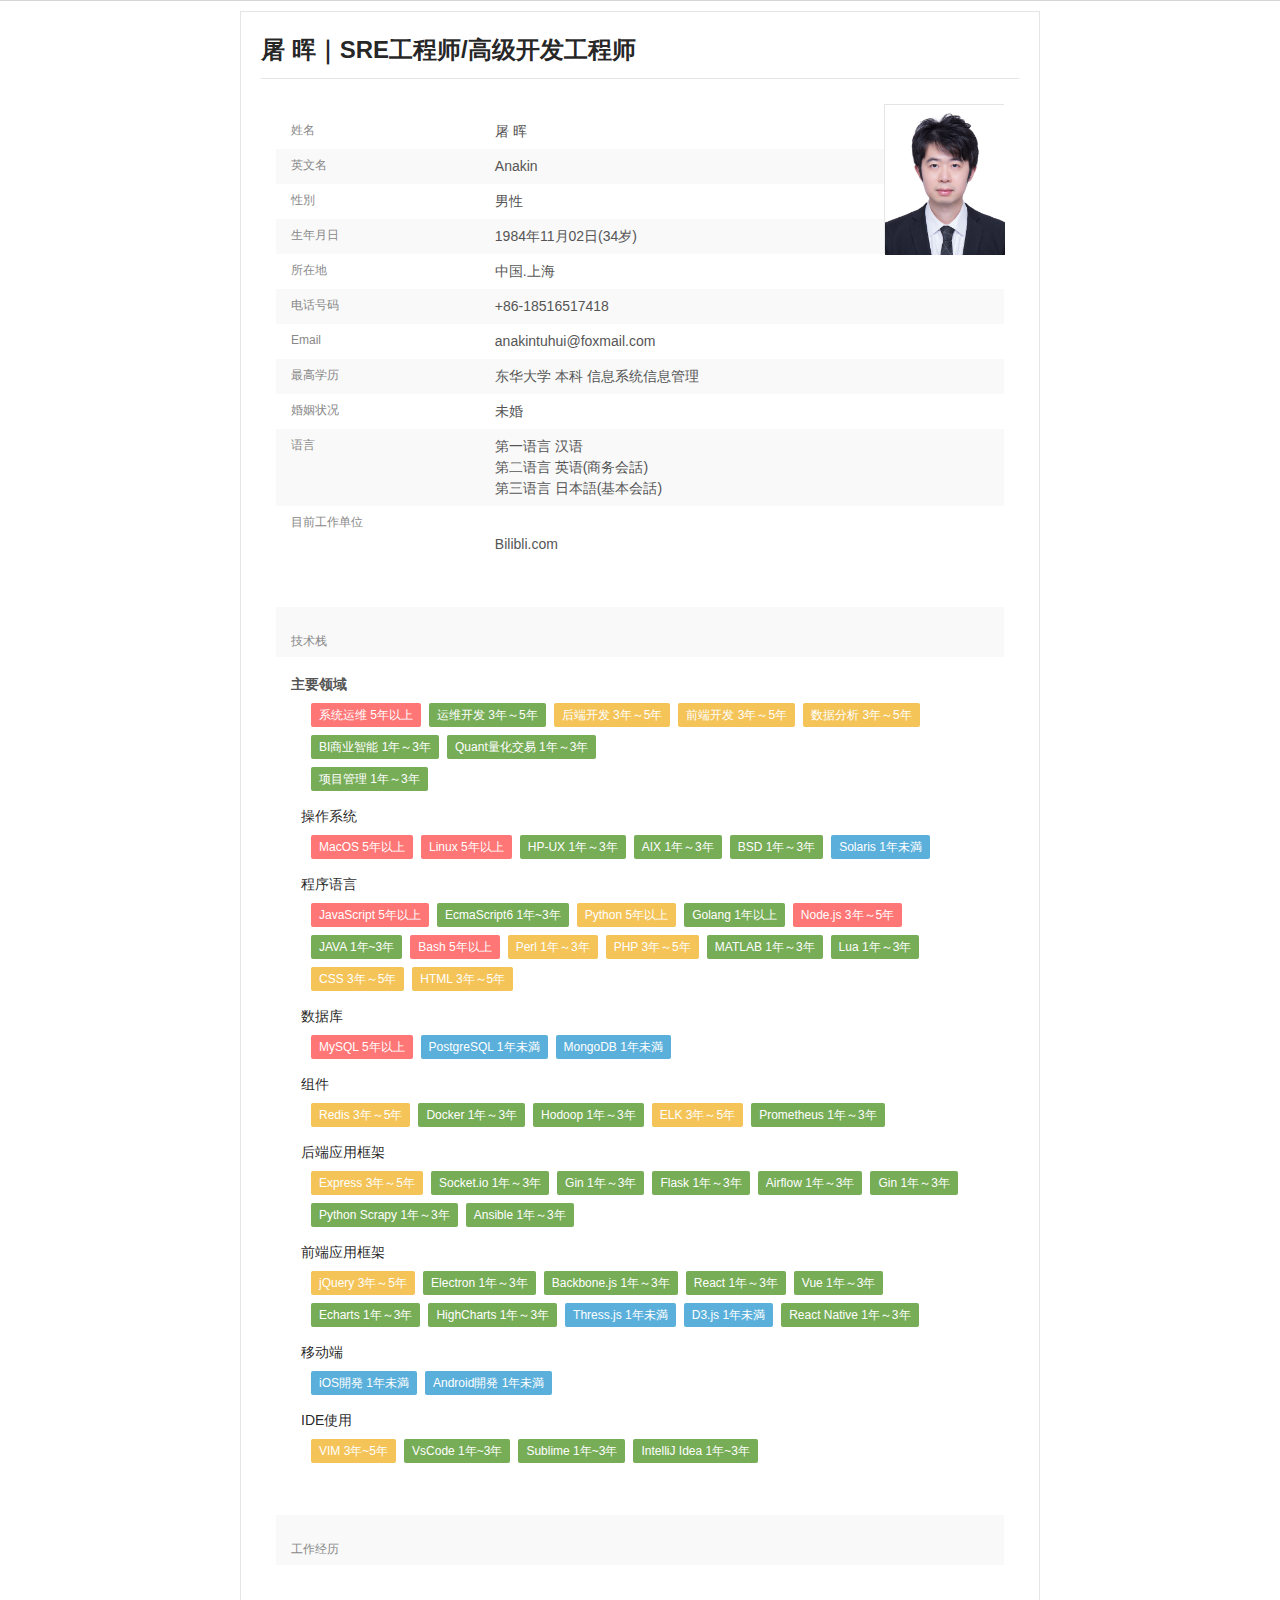
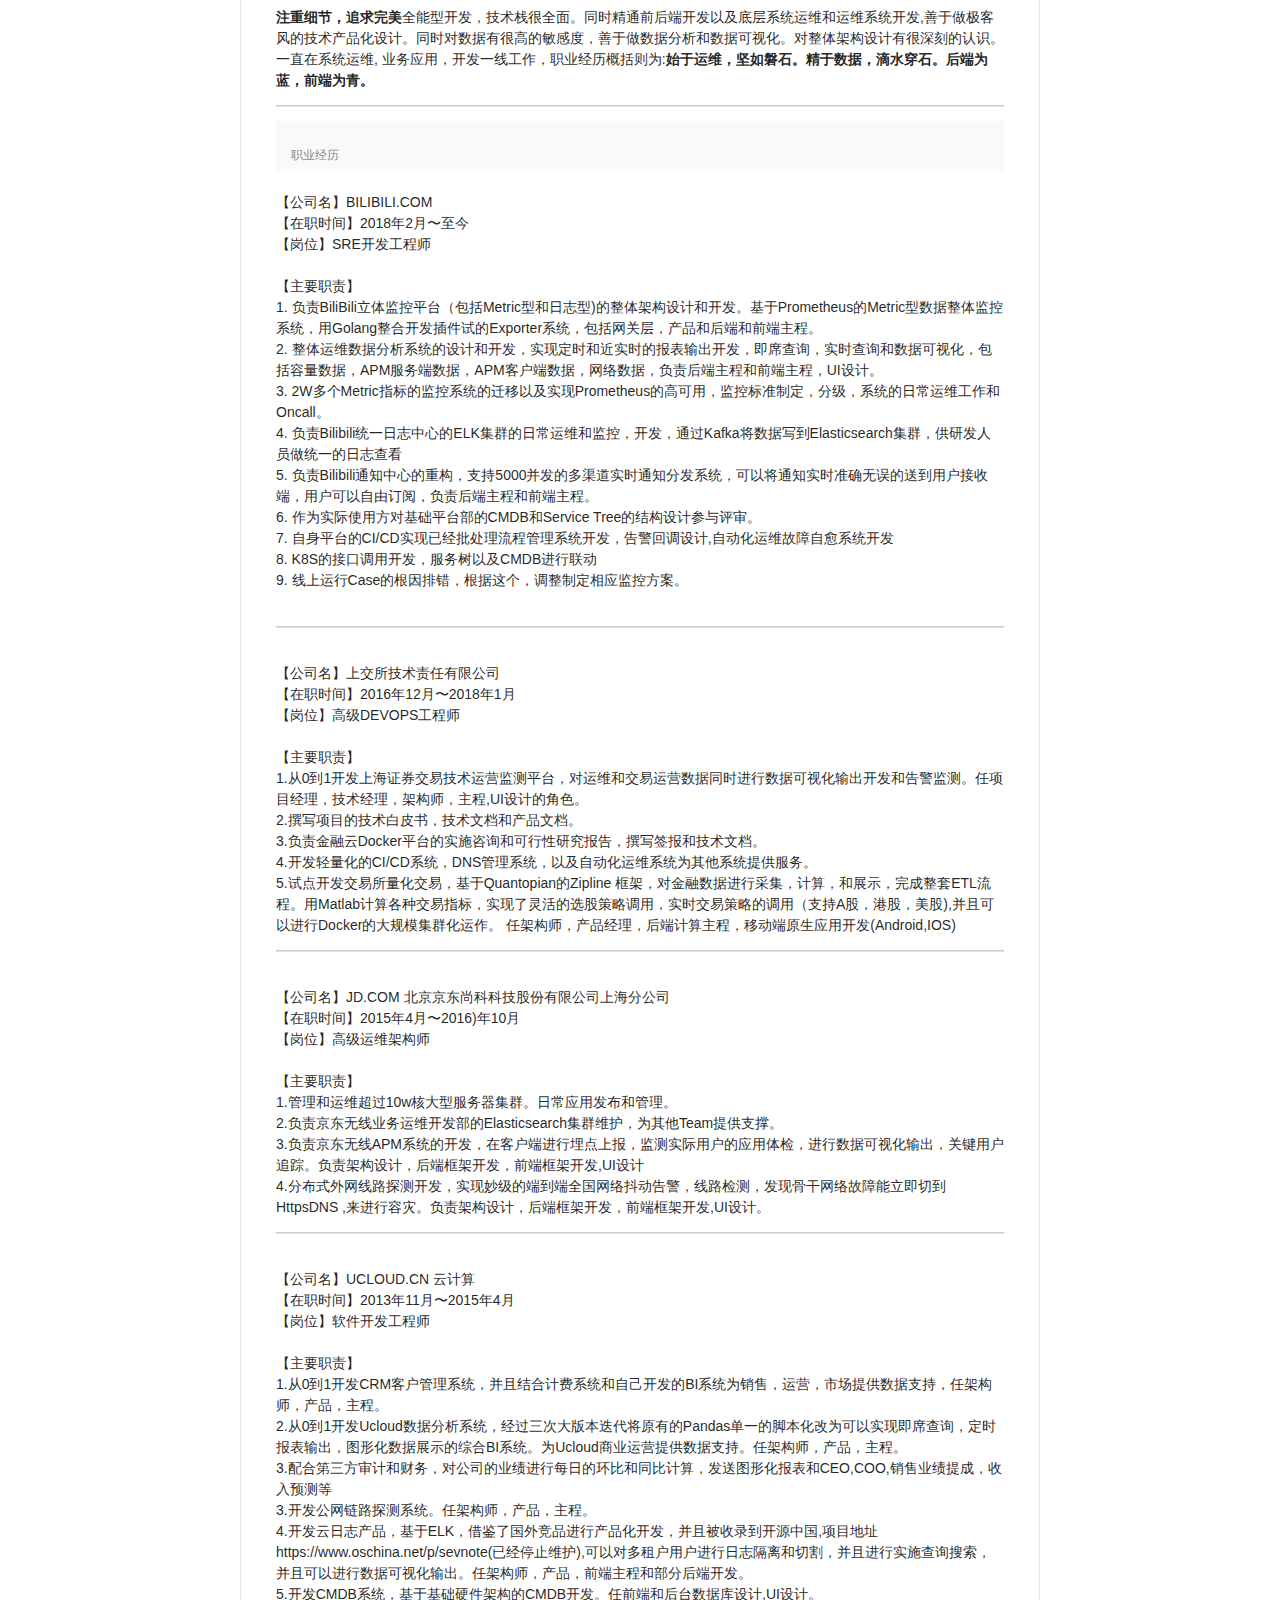
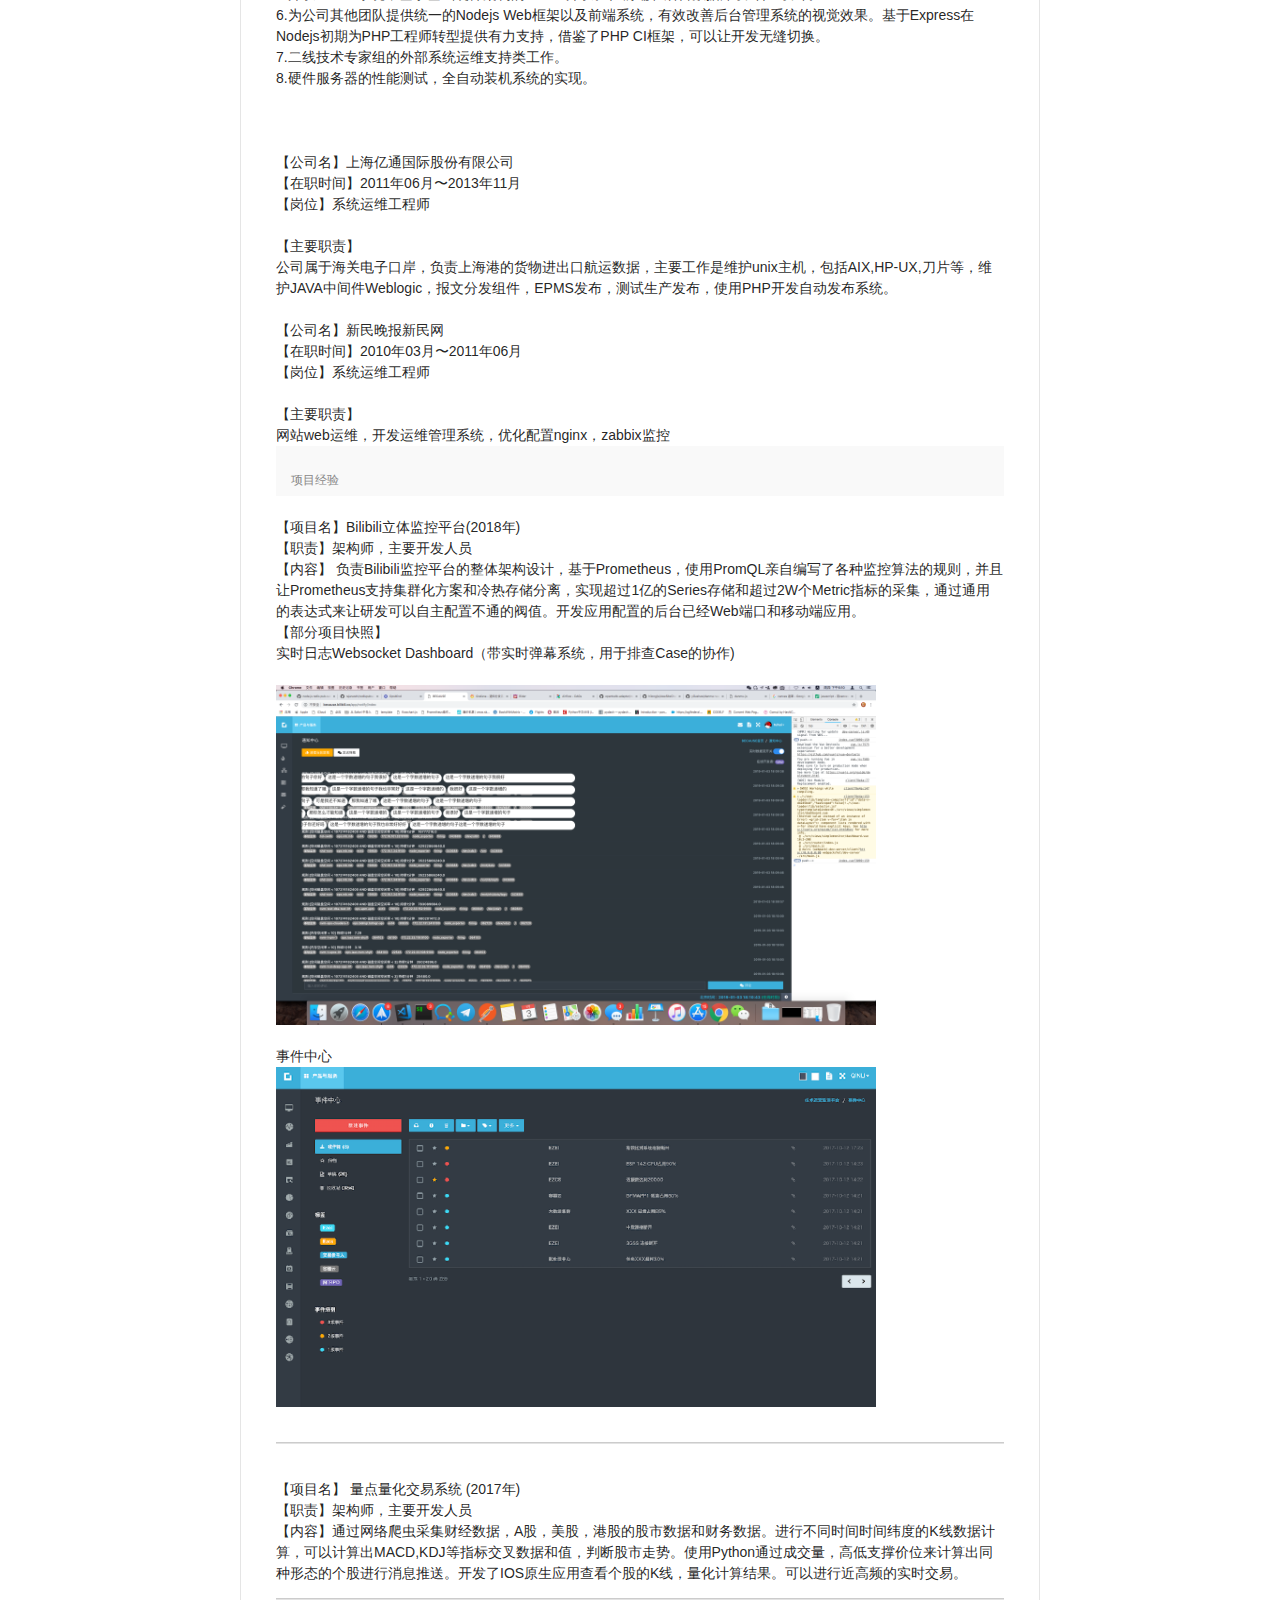
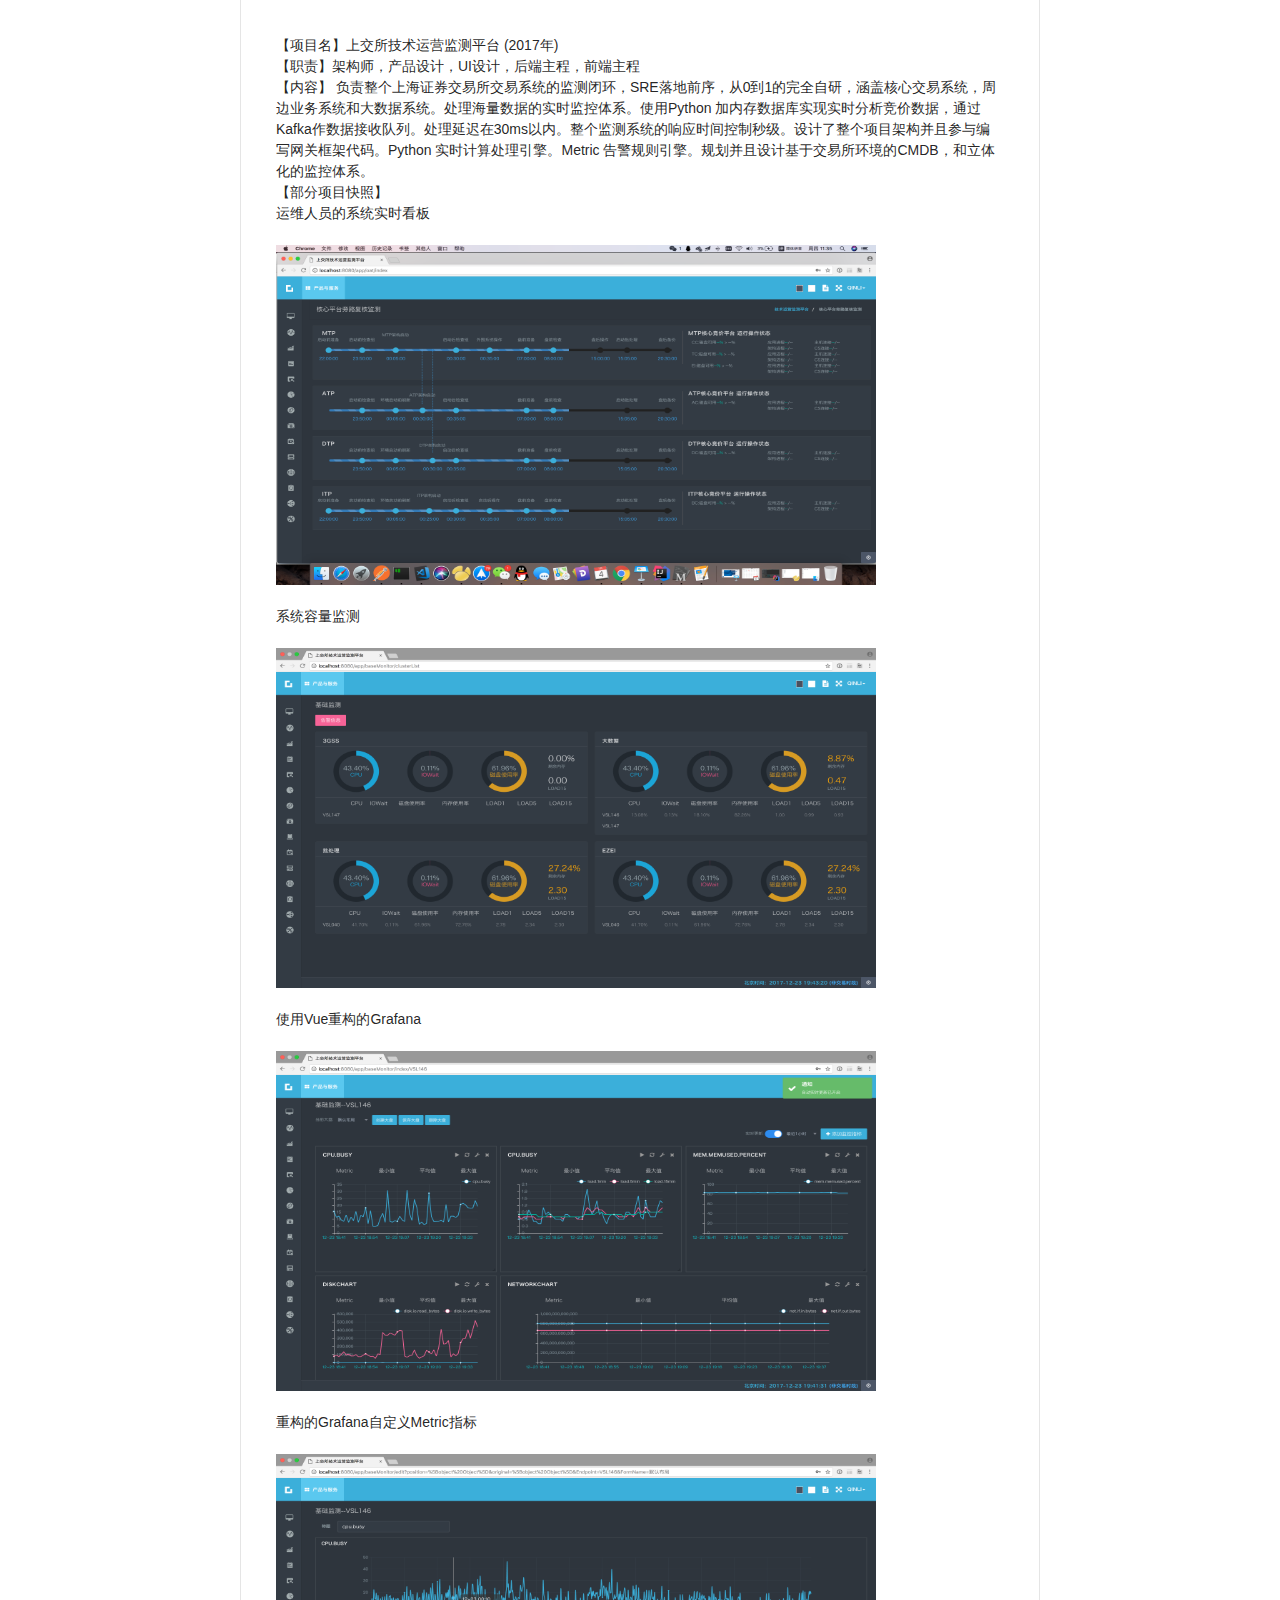
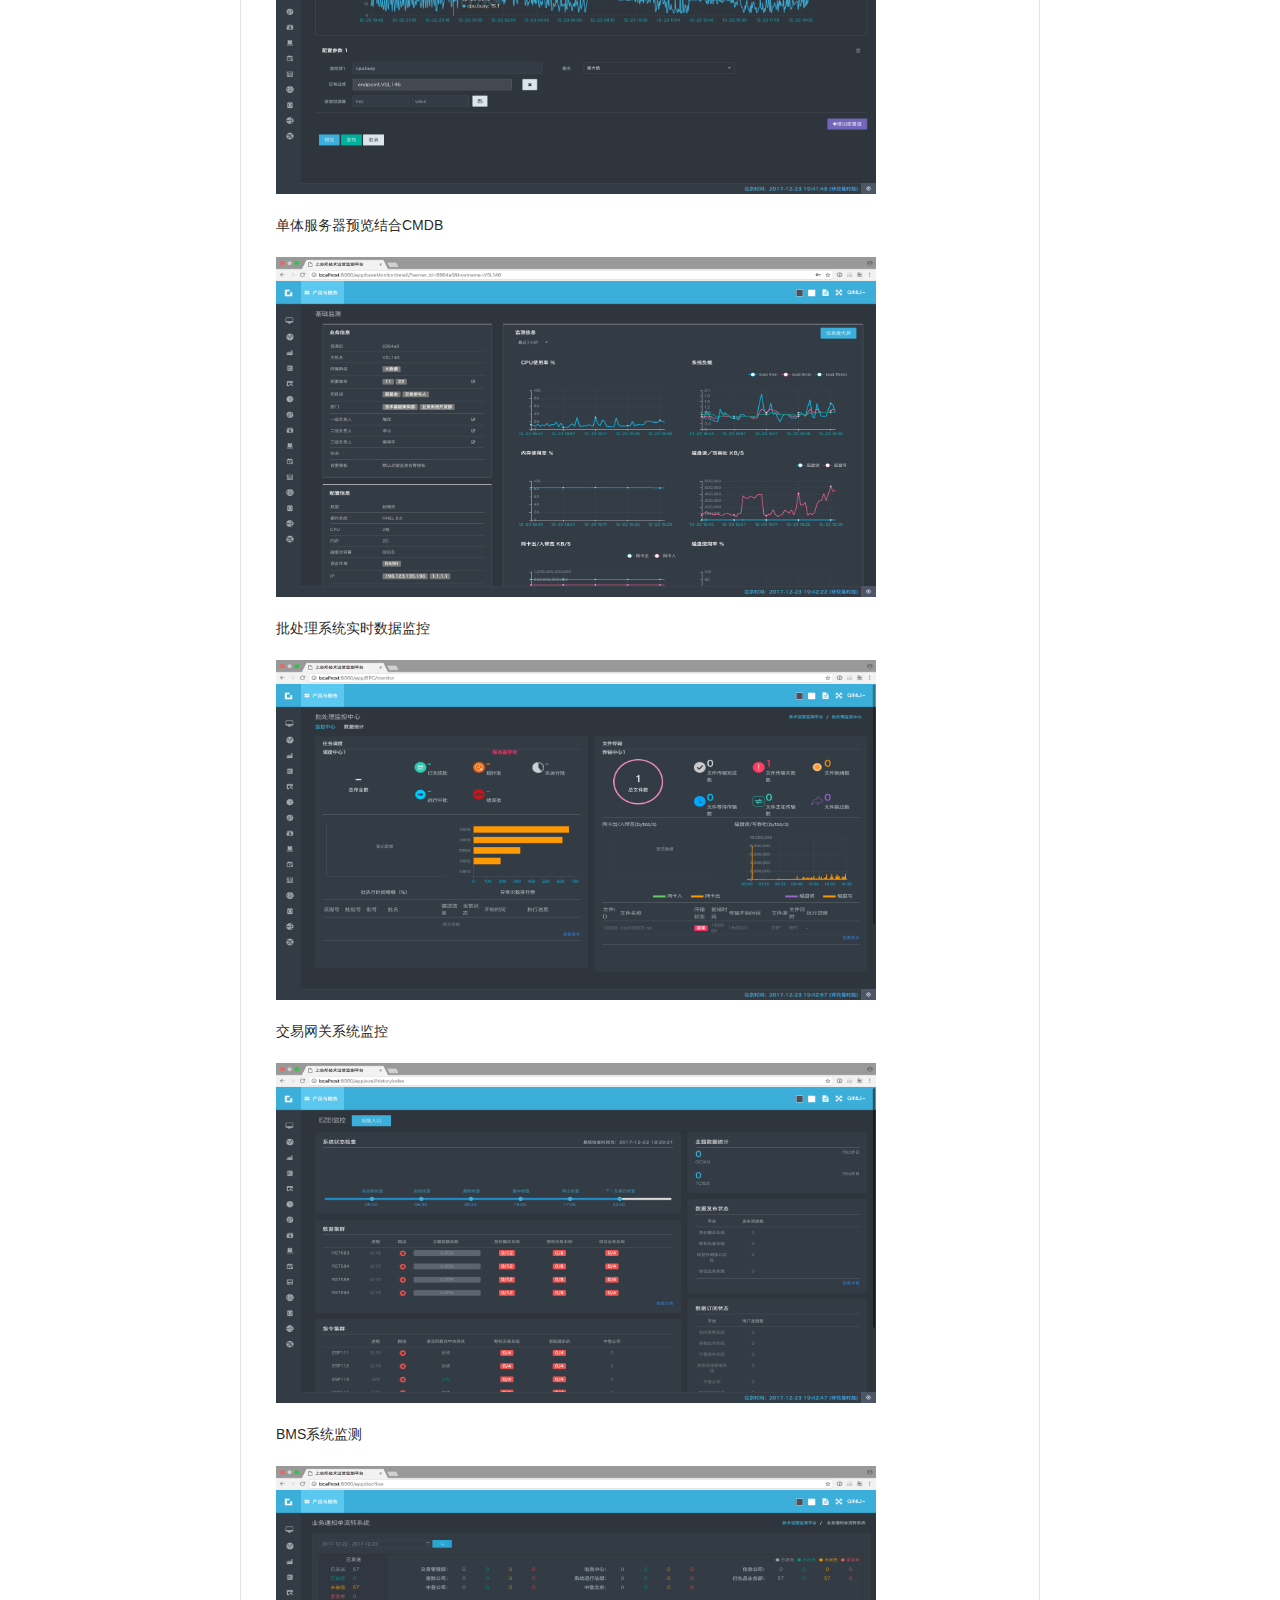
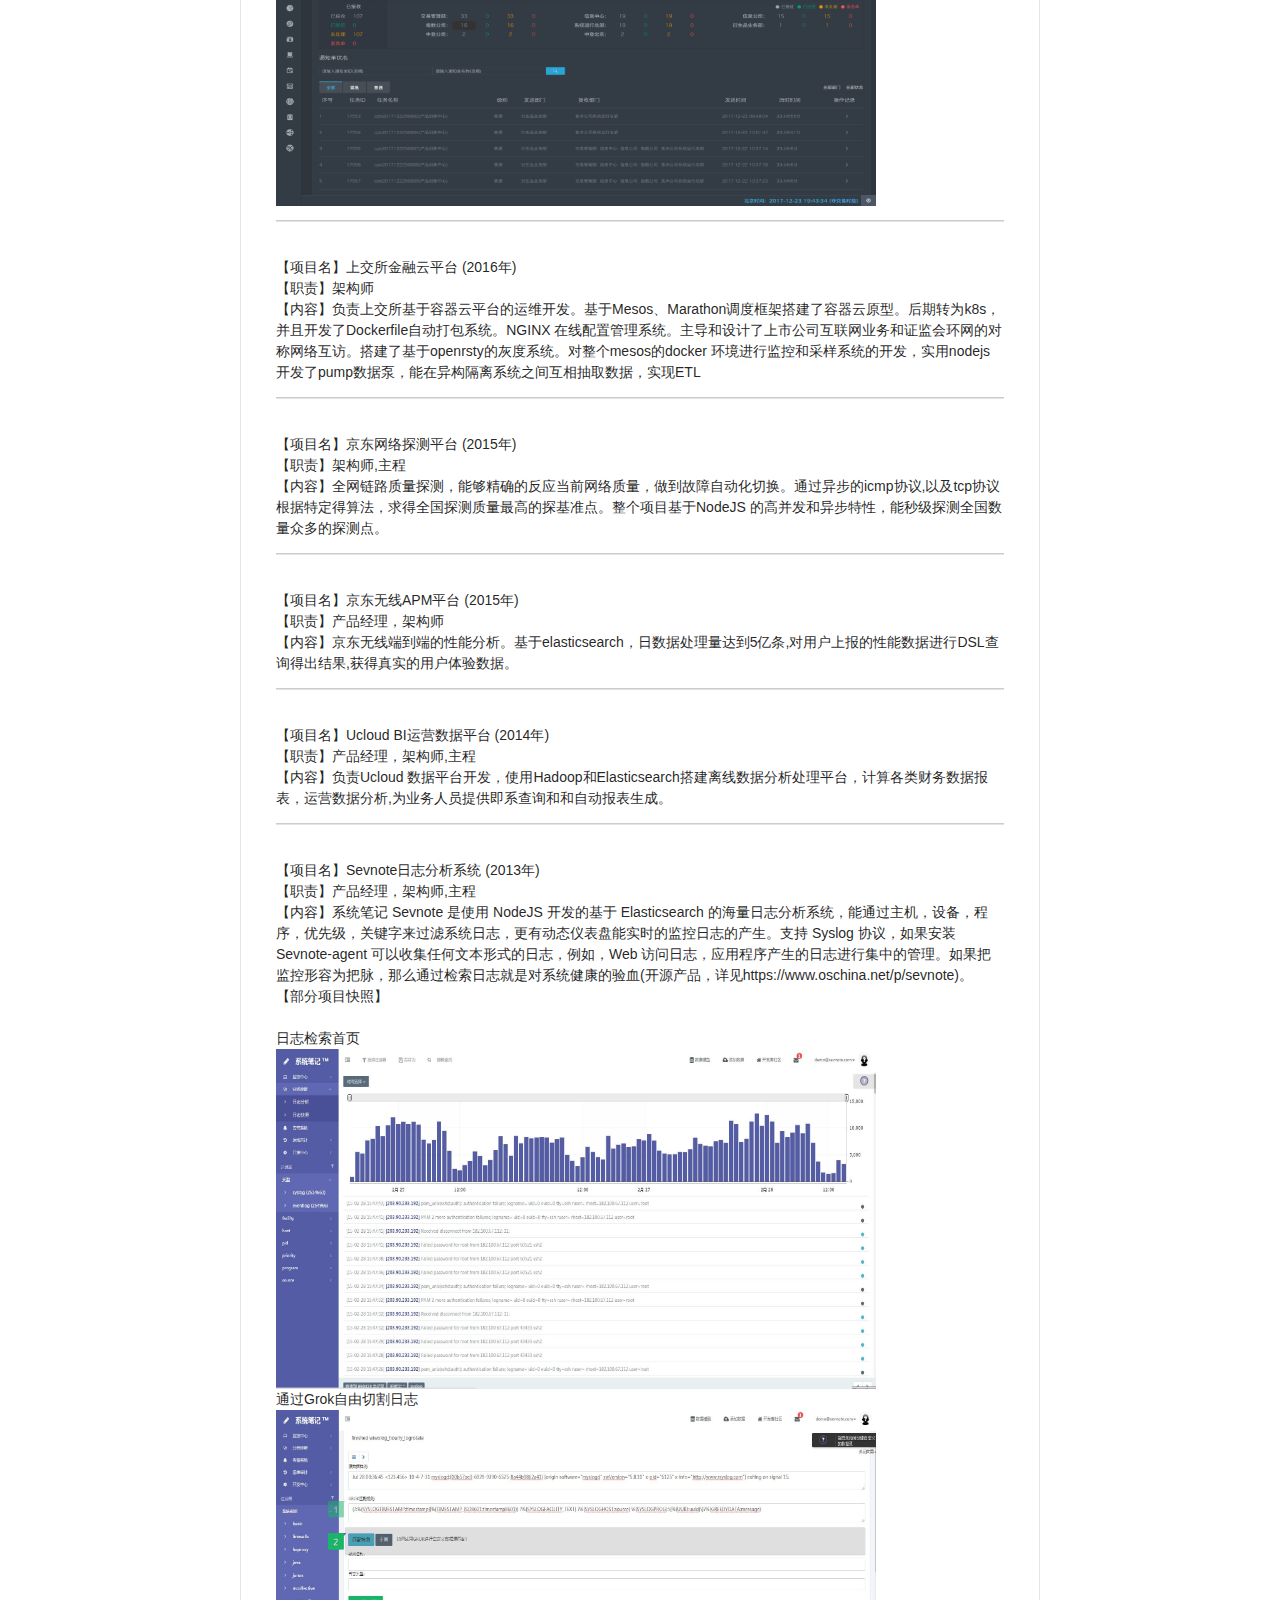
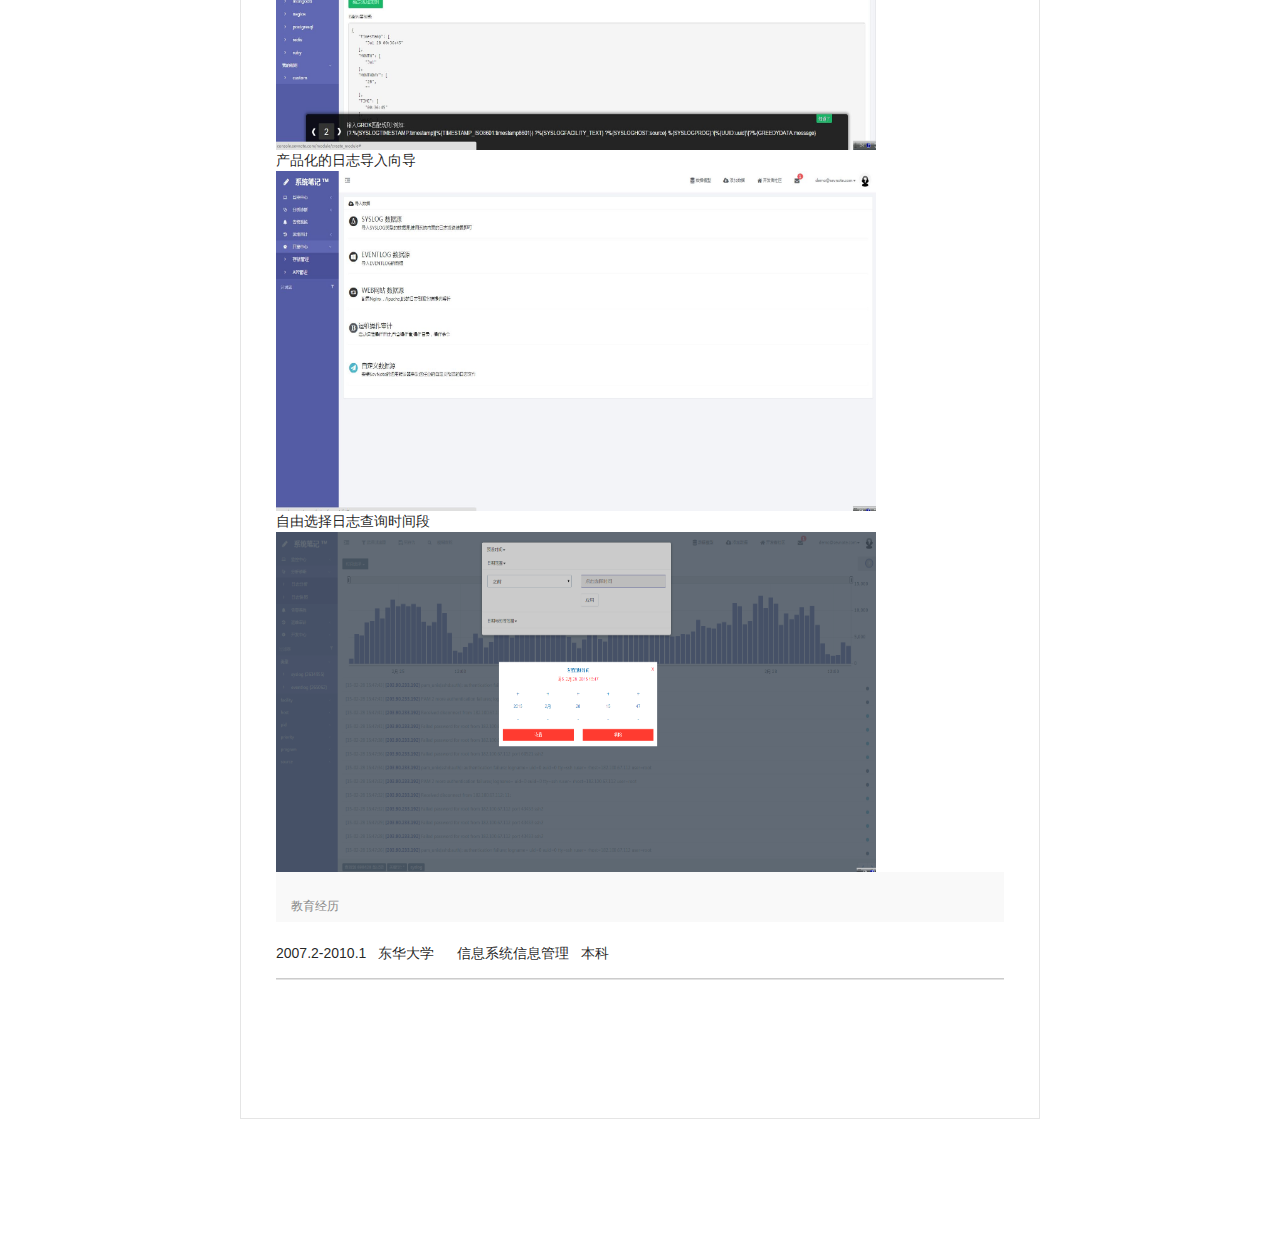
==== commit 09d15fb9: "update" ====
--- a/index_bi.html
+++ b/index_bi.html
@@ -311,6 +311,8 @@
                                 <br><img  src="static/image/sse/6.png" width="600px" height="340px"><br>
                                 <br>交易网关系统监控</br>
                                 <br><img  src="static/image/sse/8.png" width="600px" height="340px"><br>
+                                <br>BMS系统监测</br>
+                                <br><img  src="static/image/sse/9.png" width="600px" height="340px"><br>
                                 <hr>
                                 <br> 【项目名】上交所金融云平台 (2016年)
                                 <br> 【职责】架构师
